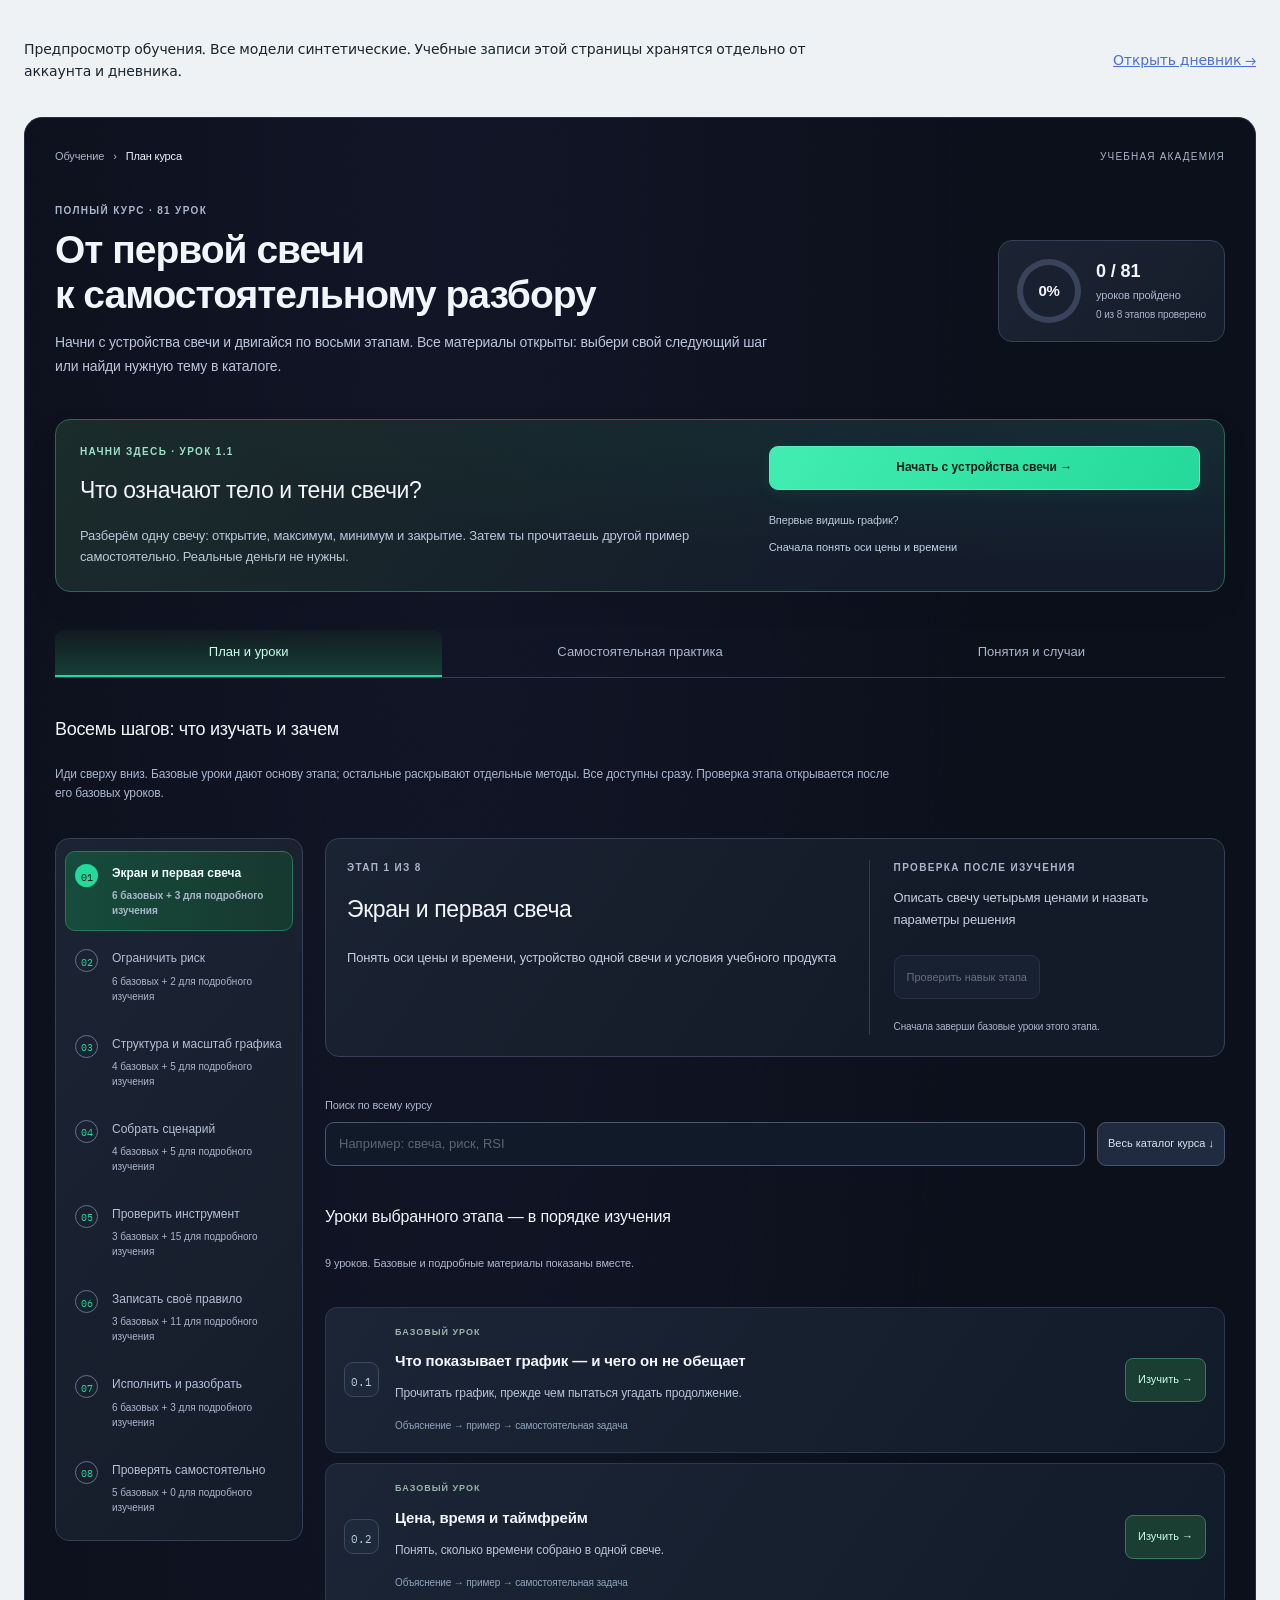
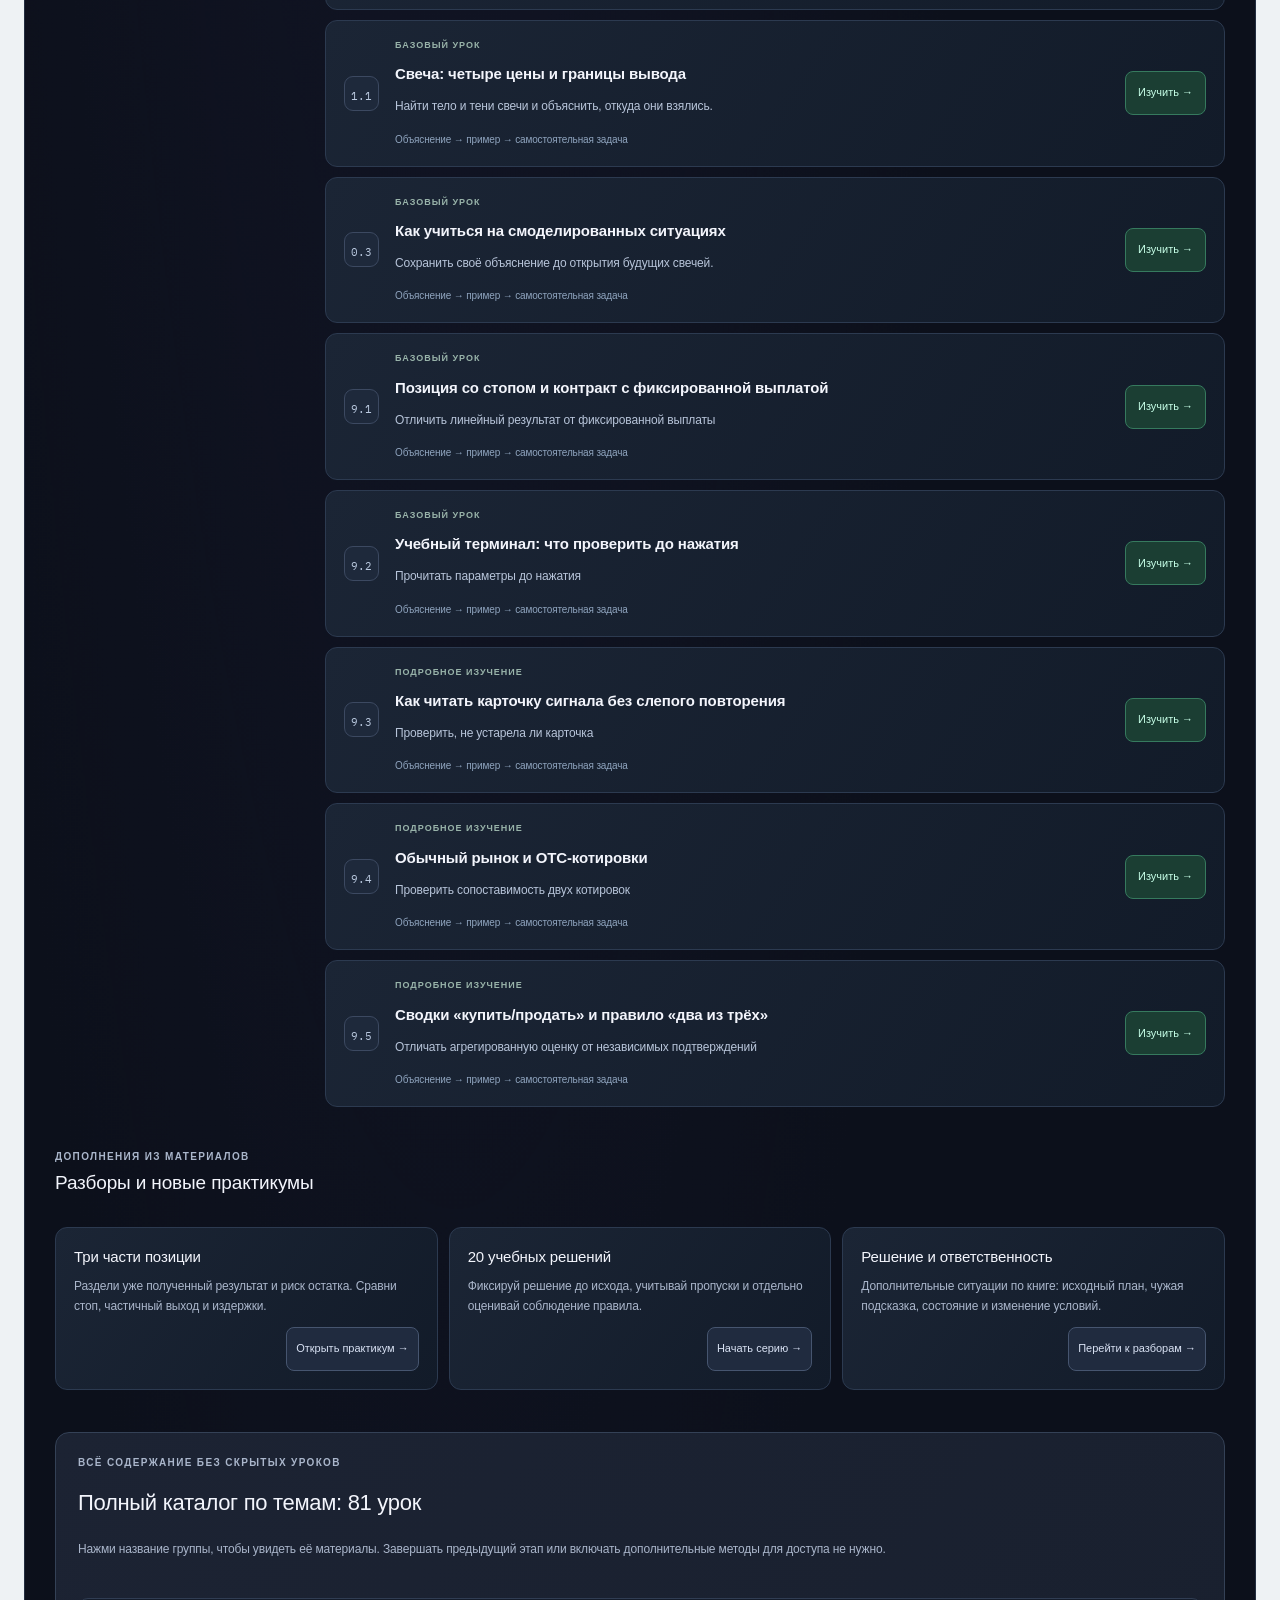
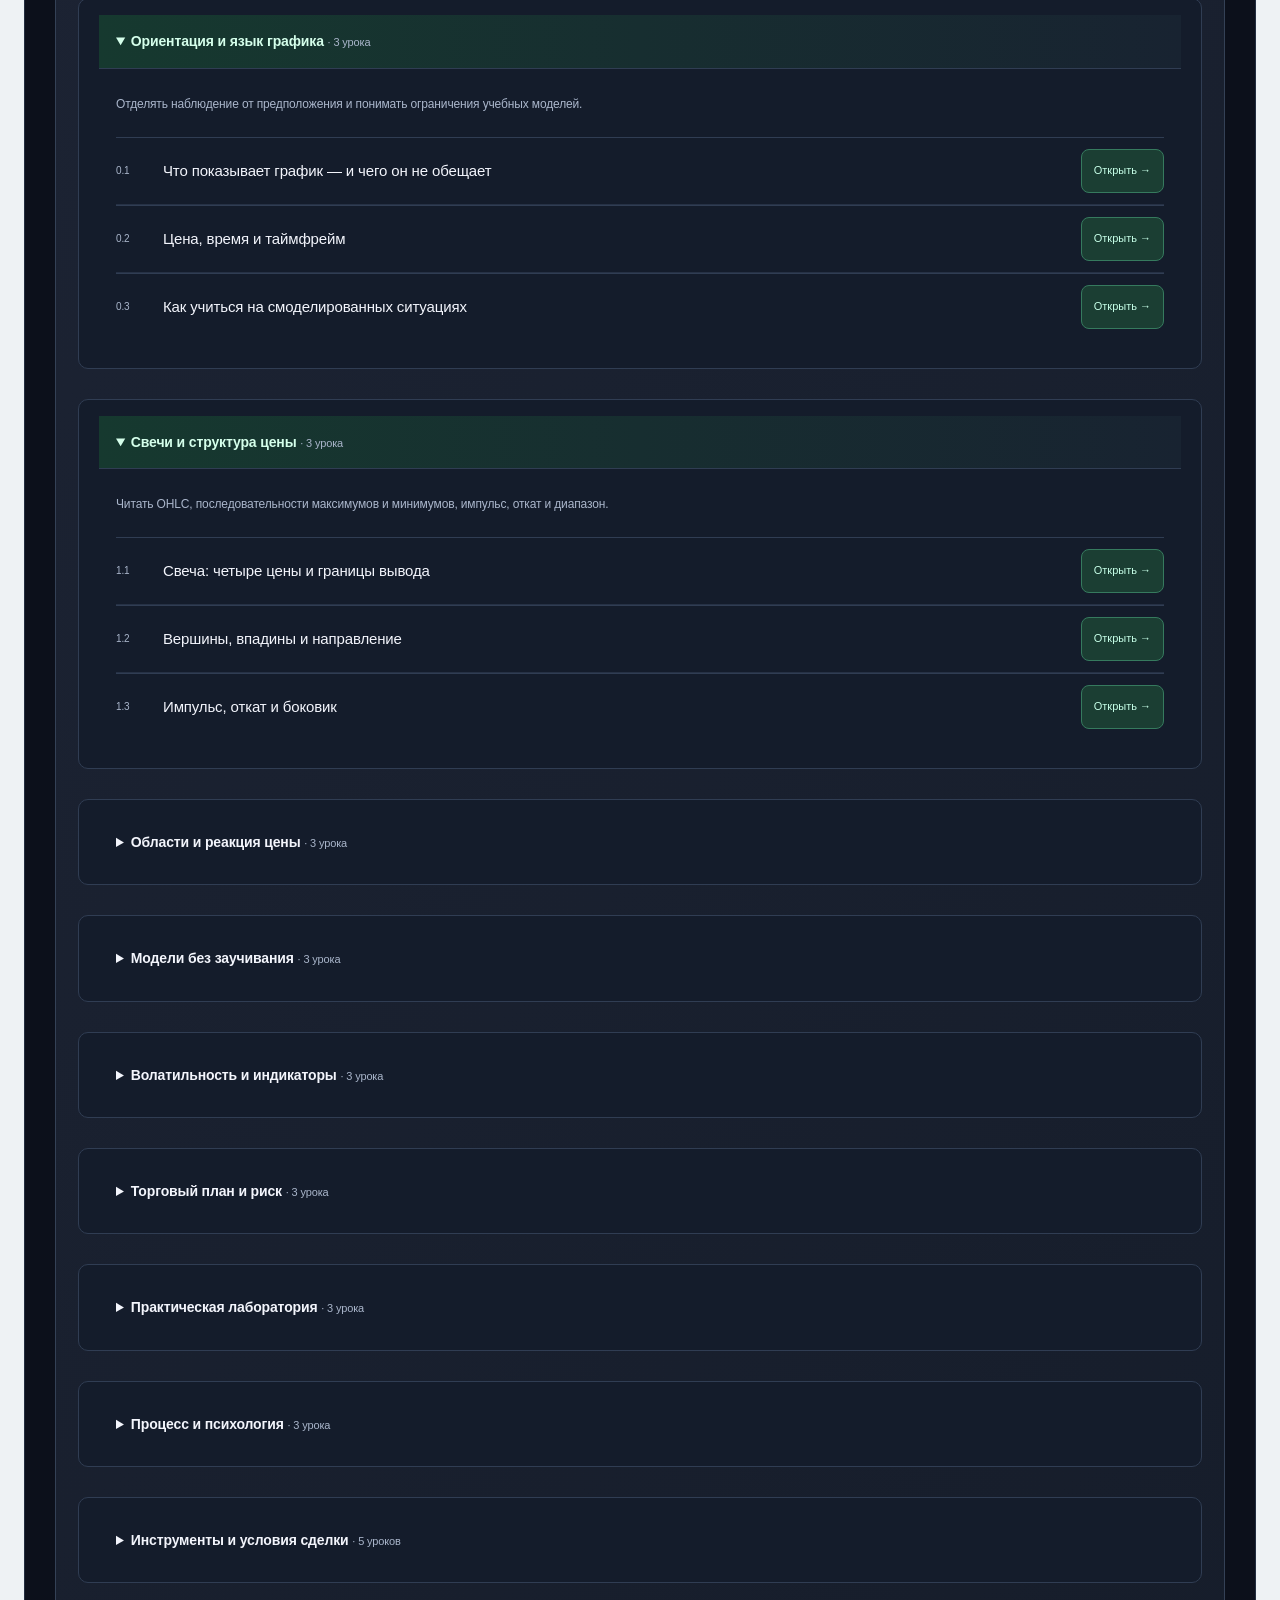
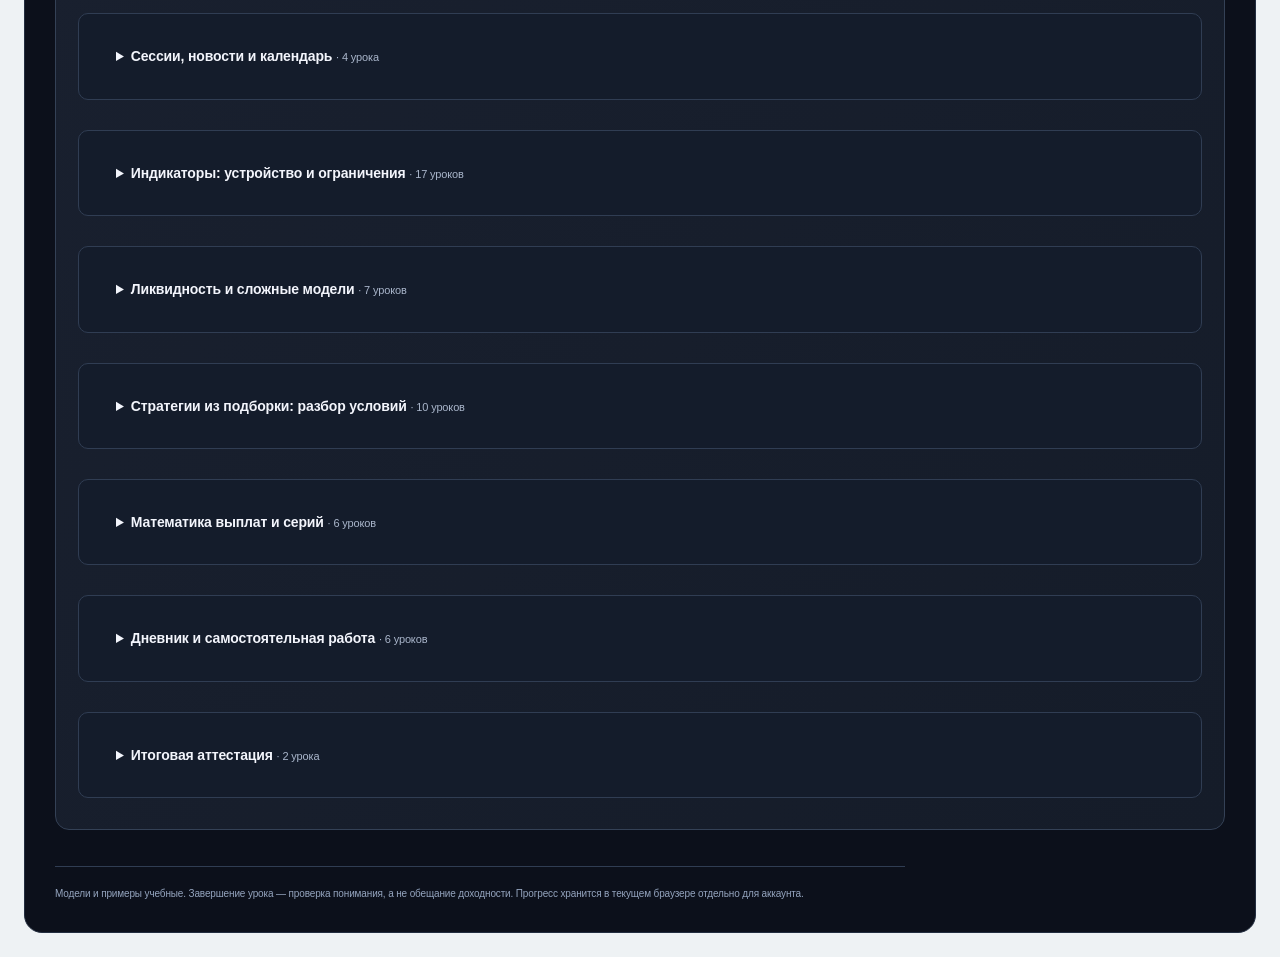
==== academy-preview.html @ 5bbfad88 "Apply approved academy design to all 81 interactive lessons" ====
<!doctype html>
<html lang="ru"><head><meta charset="utf-8"><meta name="viewport" content="width=device-width,initial-scale=1"><title>Академия — Trading Diary</title>
<link rel="stylesheet" href="style.css"><link rel="stylesheet" href="learning-models.css"><link rel="stylesheet" href="learning-library.css"><link rel="stylesheet" href="academy-studio.css"><link rel="stylesheet" href="academy-source-practice.css"><link rel="stylesheet" href="academy-studio-price.css"><link rel="stylesheet" href="academy-studio-indicators.css"><link rel="stylesheet" href="academy-studio-decisions.css">
<link rel="stylesheet" href="academy-reference.css"><link rel="stylesheet" href="academy-reference-chart.css"><link rel="stylesheet" href="academy-reference-route.css">
<style>body{margin:0;padding:24px}body>header{max-width:1380px;margin:0 auto 20px;display:flex;gap:16px;align-items:center;justify-content:space-between;flex-wrap:wrap;color:var(--ink);font:14px/1.6 var(--sans)}body>header a{color:var(--accent)}body>header p{max-width:800px}#view-training{max-width:1380px;margin:auto}@media(max-width:600px){body{padding:10px}}</style>
</head><body class="theme-paper">
<header><p>Предпросмотр обучения. Все модели синтетические. Учебные записи этой страницы хранятся отдельно от аккаунта и дневника.</p><a href="index.html">Открыть дневник →</a></header>
<section id="view-training"><div class="learning-shell"></div></section>
<div class="modal-backdrop" id="modalBackdrop"><div class="modal"><button type="button" class="modal-close" onclick="closeModal()" aria-label="Закрыть урок">×</button><div id="modalContent"></div></div></div>
<script>window.DEFAULT_DATA={quotes:[]};window.currentUser={id:'studio-demo-v1'};window.toast=function(){};function escapeHtml(s){return String(s??'').replace(/[&<>"']/g,c=>({'&':'&amp;','<':'&lt;','>':'&gt;','"':'&quot;',"'":'&#39;'}[c]));}</script>
<script src="learning/course-v1.js"></script><script src="learning/course-models.js"></script><script src="learning/course-guides.js"></script><script src="learning/course-extension.js"></script><script src="learning/course-editorial.js"></script><script src="learning/course-editorial-a.js"></script><script src="learning/course-editorial-b.js"></script><script src="learning/course-editorial-c.js"></script><script src="learning/course-workbook-review.js"></script><script src="learning/course-book-review-b.js"></script><script src="learning/course-book-review-a.js"></script><script src="learning/course-book-review-c.js"></script><script src="learning/course-journey.js"></script>
<script src="js/learning-indicators.js"></script><script src="js/learning-math.js"></script><script src="js/learning-labs.js"></script><script src="js/learning-labs-advanced.js"></script><script src="js/learning-attachment-labs.js"></script><script src="js/learning-interactive.js"></script><script src="js/learning-models.js"></script><script src="js/learning-library.js"></script><script src="js/academy-terminal-chart.js"></script><script src="js/academy-studio-price.js"></script><script src="js/academy-studio-indicators.js"></script><script src="js/academy-studio-decisions.js"></script><script src="js/academy-source-practice.js"></script><script src="js/academy-studio.js"></script><script src="js/academy-studio-route.js"></script><script src="js/admin.js"></script>
<script>
 function openModal(){document.getElementById('modalBackdrop').classList.add('open');}
 function closeModal(){window.activeLearningModel?.dispose?.();window.activeLearningModel=null;document.getElementById('modalBackdrop').classList.remove('open');}
 bindAdminUI();renderCourseV1View();
 (function(){const params=new URLSearchParams(location.search),selected=window.TRADING_COURSE_V1.lessons.find(l=>l.key===params.get('lesson'));
 if(selected)openTrainingLesson(selected.id).then(()=>{if(params.get('material')==='practice')document.querySelector('[data-as-view="source-practice"]')?.click();});})();
 document.getElementById('modalBackdrop').addEventListener('click',e=>{if(e.target.id==='modalBackdrop')closeModal();});
 document.addEventListener('keydown',e=>{if(e.key==='Escape')closeModal();});
</script></body></html>
---- style.css ----
@import url('https://fonts.googleapis.com/css2?family=Space+Grotesk:wght@400;500;600;700&family=IBM+Plex+Mono:wght@400;500;600&display=swap');
:root{--bg:#070a0f;--surface:#0d121a;--surface-2:#111923;--surface-3:#17212d;--ink:#edf4f7;--muted:#7f8e9b;--faint:#465463;--line:#1c2a37;--line-strong:#2b3d4d;--accent:#66f6d2;--accent-soft:rgba(102,246,210,.10);--profit:#66f6d2;--loss:#ff6b7a;--neutral:#f1c86b;--blue:#7aa8ff;--purple:#ad8cff;--shadow:0 24px 70px rgba(0,0,0,.34);--radius:10px;--radius-lg:16px;--top:70px;--nav:104px;--sans:'Space Grotesk',system-ui,sans-serif;--mono:'IBM Plex Mono',ui-monospace,monospace;--serif:'Space Grotesk',system-ui,sans-serif}
*{box-sizing:border-box}html{min-height:100%;background:var(--bg)}body{margin:0;min-height:100%;font-family:var(--sans);color:var(--ink);background:radial-gradient(circle at 15% 0%,rgba(102,246,210,.07),transparent 28%),radial-gradient(circle at 90% 20%,rgba(122,168,255,.07),transparent 25%),var(--bg);font-size:14px;line-height:1.45}body:before{content:"";position:fixed;inset:0;pointer-events:none;z-index:-1;opacity:.55;background-image:linear-gradient(rgba(255,255,255,.025) 1px,transparent 1px),linear-gradient(90deg,rgba(255,255,255,.025) 1px,transparent 1px);background-size:44px 44px}button,input,select,textarea{font:inherit;color:inherit;box-sizing:border-box}button{appearance:none;-webkit-appearance:none;border:0;outline:0;cursor:pointer}button:focus-visible,input:focus-visible,select:focus-visible,textarea:focus-visible{outline:2px solid var(--accent);outline-offset:2px}input,select,textarea{width:100%;background:#0a1017;border:1px solid var(--line);border-radius:8px;padding:11px 12px;min-height:42px;color:var(--ink)}textarea{resize:vertical;min-height:100px}select{cursor:pointer}.app-shell{min-height:100vh}
/* FUTURE TOP NAVIGATION — old left rail becomes top command deck */
.command-rail{position:fixed;left:0;right:0;top:0;width:100%;height:var(--nav);background:rgba(6,10,15,.94);backdrop-filter:blur(18px);color:var(--ink);padding:12px 20px 0;display:grid;grid-template-columns:170px minmax(0,1fr) auto;align-items:stretch;gap:18px;z-index:50;border-bottom:1px solid var(--line);box-shadow:0 12px 40px rgba(0,0,0,.22)}.rail-brand{display:flex;align-items:center;gap:10px;padding:0 8px 12px;border-bottom:1px solid var(--line)}.rail-mark{width:34px;height:34px;display:grid;place-items:center;background:var(--accent);border-radius:9px;box-shadow:0 0 24px rgba(102,246,210,.18)}.rail-mark img{width:18px;height:18px;filter:brightness(.15)}.rail-brand>span{font:600 12px var(--mono);letter-spacing:.18em;color:var(--ink)}.rail-rule{display:none}.rail-nav{display:flex;align-items:stretch;gap:5px;overflow-x:auto;overflow-y:hidden;scrollbar-width:none}.rail-nav::-webkit-scrollbar{display:none}.rail-group-label{display:none}.rail-space{margin:0}.rail-nav .nav-item{width:auto;min-width:86px;height:64px;padding:0 13px;display:flex;flex-direction:column;align-items:flex-start;justify-content:center;gap:4px;background:transparent;color:#7f8e9b;text-align:left;border:1px solid transparent;border-radius:10px;transition:.18s ease;position:relative}.rail-nav .nav-item span{font:500 8px var(--mono);color:#465463;letter-spacing:.08em}.rail-nav .nav-item b{font-size:12px;font-weight:600;white-space:nowrap}.rail-nav .nav-item:hover{background:#0d151e;border-color:var(--line-strong);color:var(--ink)}.rail-nav .nav-item.active{background:linear-gradient(180deg,rgba(102,246,210,.13),rgba(102,246,210,.04));border-color:rgba(102,246,210,.35);color:var(--ink);box-shadow:inset 0 0 0 1px rgba(102,246,210,.05)}.rail-nav .nav-item.active:after{content:"";position:absolute;left:12px;right:12px;bottom:-1px;height:2px;background:var(--accent);box-shadow:0 0 14px var(--accent)}.rail-nav .nav-item.active span{color:var(--accent)}.rail-bottom{margin:0;display:flex;align-items:center;gap:8px;border:0;padding:0 0 12px}.rail-avatar{width:118px;min-width:118px;height:42px;background:#0d151e;color:var(--ink);border:1px solid var(--line-strong);display:flex;align-items:center;gap:8px;padding:0 9px;border-radius:9px;text-align:left}.avatar{width:26px;height:26px;border-radius:7px;display:grid;place-items:center;background:var(--accent);color:#06100e;font:600 9px var(--mono)}.rail-avatar em{font-style:normal;font-size:11px;white-space:nowrap;overflow:hidden;text-overflow:ellipsis}.rail-theme{width:42px;height:42px;background:#0d151e;color:var(--accent);border:1px solid var(--line-strong);border-radius:9px}.topbar{position:fixed;left:0;right:0;top:var(--nav);height:var(--top);background:rgba(7,10,15,.84);backdrop-filter:blur(18px);border-bottom:1px solid var(--line);display:grid;grid-template-columns:1fr minmax(300px,520px) 1fr;align-items:center;padding:0 24px;z-index:40}.topbar-left,.topbar-right{display:flex;align-items:center;gap:16px}.topbar-right{justify-content:flex-end}.crumb{display:flex;align-items:center;gap:10px}.crumb span{font:600 9px var(--mono);letter-spacing:.16em;color:var(--faint)}.crumb i{font-style:normal;color:var(--line-strong)}.crumb strong{font:600 13px var(--sans);color:var(--ink)}.global-search{height:42px;border:1px solid var(--line-strong);background:#0b1118;display:flex;align-items:center;padding:0 11px;gap:9px;border-radius:9px;box-shadow:inset 0 1px 0 rgba(255,255,255,.025)}.global-search>span{font-size:18px;color:var(--muted)}.global-search input{border:0;background:transparent;min-height:auto;padding:0;outline:0}.global-search kbd{font:500 9px var(--mono);color:var(--faint);border:1px solid var(--line);background:#101923;padding:3px 6px;white-space:nowrap;border-radius:5px}.market-clock{display:grid;grid-template-columns:auto auto;column-gap:8px;align-items:baseline}.market-clock span{grid-column:1/-1;font:400 9px var(--mono);color:var(--faint)}.market-clock b{font:500 12px var(--mono)}.market-clock small{font:400 9px var(--mono);color:var(--muted)}.sync-dot{font:500 9px var(--mono);color:var(--muted);display:flex;align-items:center;gap:6px}.sync-dot i{width:6px;height:6px;border-radius:50%;background:var(--accent);display:block;box-shadow:0 0 10px var(--accent)}.mobile-menu{display:none}.workspace-frame{margin-left:0;padding-top:calc(var(--nav) + var(--top));min-height:100vh}.workspace-meta{height:40px;border-bottom:1px solid var(--line);display:flex;align-items:center;gap:12px;padding:0 24px;background:#090e14}.meta-label{font:600 8px var(--mono);letter-spacing:.18em;color:var(--accent)}.meta-line{height:1px;width:42px;background:var(--line-strong)}.meta-note{font-size:10px;color:var(--muted)}.main{width:100%}.content{max-width:1540px;margin:0 auto;padding:32px 28px 70px}
/* hierarchy */
.view{display:none}.view.active{display:block}.section-head{display:flex;justify-content:space-between;align-items:flex-end;gap:24px;margin-bottom:22px}.section-head h2{font:700 40px/1.05 var(--sans);letter-spacing:-.045em;margin:0}.section-head h2:before{content:"/";color:var(--accent);margin-right:8px;font:500 30px var(--mono)}.section-head p{margin:8px 0 0;color:var(--muted);font-size:11px}.card{background:linear-gradient(180deg,rgba(15,22,31,.96),rgba(10,16,23,.96));border:1px solid var(--line);border-radius:var(--radius-lg);box-shadow:var(--shadow);padding:22px;position:relative;overflow:hidden}.card:before{content:"";position:absolute;top:0;left:0;right:0;height:1px;background:linear-gradient(90deg,transparent,var(--line-strong),transparent);opacity:.8}.card-head{display:flex;justify-content:space-between;align-items:flex-start;gap:18px;margin-bottom:18px}.card-head h3{margin:0;font-size:14px;font-weight:700}.card-head p{margin:4px 0 0;color:var(--muted);font-size:10px}.eyebrow{font:600 8px var(--mono);letter-spacing:.16em;color:var(--accent)}
/* bulletproof buttons: fixed geometry, no inherited weirdness */
.primary-btn,.secondary-btn,.ghost-btn,.mini-btn,.icon-btn{height:40px;min-height:40px;min-width:0;padding:0 14px;display:inline-flex;align-items:center;justify-content:center;gap:8px;border-radius:8px;line-height:1;white-space:nowrap;flex:0 0 auto;vertical-align:middle;position:relative;overflow:hidden}.primary-btn{background:var(--accent);color:#06100e;border:1px solid var(--accent);font-weight:700;box-shadow:0 0 22px rgba(102,246,210,.12)}.primary-btn:hover{filter:brightness(1.08)}.secondary-btn{background:rgba(122,168,255,.09);color:#bcd0ff;border:1px solid rgba(122,168,255,.32);font-weight:600}.ghost-btn{background:#0b1219;color:var(--ink);border:1px solid var(--line-strong)}.ghost-btn:hover,.secondary-btn:hover{border-color:#476072;background:#111a24}.mini-btn{height:32px;min-height:32px;padding:0 10px;background:#0e161f;border:1px solid var(--line-strong);font-size:10px}.icon-btn{width:40px;padding:0;background:#0d151e;border:1px solid var(--line-strong)}
/* dashboard */
.kpi-grid{display:grid;grid-template-columns:2fr repeat(3,1fr);gap:10px;margin-bottom:10px}.kpi{background:#0b1219;border:1px solid var(--line);min-height:126px;padding:18px 20px;display:flex;flex-direction:column;justify-content:space-between;border-radius:var(--radius)}.kpi:first-child{background:linear-gradient(135deg,#102b29,#0b1719);color:var(--ink);border-color:rgba(102,246,210,.3)}.kpi small{font:600 8px var(--mono);letter-spacing:.1em;color:var(--muted)}.kpi:first-child small{color:#89bfb2}.kpi strong{font:700 31px var(--sans);letter-spacing:-.04em}.kpi span{font-size:10px;color:var(--muted)}.kpi:first-child span{color:#9ebcb6}.dashboard-grid{display:grid;grid-template-columns:minmax(0,2.1fr) minmax(280px,.9fr);gap:10px;margin-bottom:10px}.dashboard-grid.lower{grid-template-columns:1.2fr .8fr}.chart-card.large{min-height:430px}.chart-wrap{position:relative;height:330px}.chart-wrap.tall{height:500px}.empty-chart{position:absolute;inset:0;display:grid;place-items:center;text-align:center;color:var(--faint);font-size:12px;pointer-events:none}.segmented{display:flex;align-items:center;border:1px solid var(--line-strong);background:#0a1017;padding:3px;border-radius:8px;gap:2px;flex-wrap:nowrap}.segmented button{height:30px;min-height:30px;padding:0 10px;background:transparent;color:var(--muted);border-radius:6px;font:600 9px var(--mono);white-space:nowrap;display:inline-flex;align-items:center;justify-content:center}.segmented button.active{background:#17222d;color:var(--accent);box-shadow:inset 0 0 0 1px var(--line-strong)}.period-grid{display:grid;grid-template-columns:repeat(3,1fr);gap:8px}.period-item{border:1px solid var(--line);padding:14px;background:#0b1219;border-radius:9px}.period-item b{display:block;font-size:11px}.period-item strong{display:block;font:700 22px var(--sans);margin-top:8px}.journal-preview{min-height:120px;color:var(--muted);font-size:11px}.main-goal-dashboard{padding:0;overflow:hidden}.main-goal-top{display:flex;justify-content:space-between;align-items:center;gap:20px;padding:18px 22px;border-bottom:1px solid var(--line)}.main-goal-top b{font-size:13px}.main-goal-top span{display:block;color:var(--muted);font-size:10px;margin-top:3px}.main-goal-top>strong{font:700 25px var(--sans);color:var(--accent)}.main-goal-hero{display:flex;align-items:center;justify-content:space-between;gap:30px;padding:24px}.main-goal-hero h3{font:700 26px var(--sans);margin:7px 0}.main-goal-hero p{max-width:650px;color:var(--muted);font-size:11px}.goal-label{font:600 8px var(--mono);letter-spacing:.15em;color:var(--faint)}.goal-progress-number{font:700 55px var(--sans);color:var(--accent)}
/* tables */
.table-card{padding:0;overflow:hidden}.toolbar{display:grid;grid-template-columns:minmax(220px,1fr) auto 190px;gap:10px;padding:14px;border-bottom:1px solid var(--line);background:#0a1017}.search{height:40px;border:1px solid var(--line-strong);background:#0d151e;border-radius:8px;display:flex;align-items:center;padding:0 11px;gap:8px}.search span{color:var(--muted)}.search input{border:0;background:transparent;min-height:auto;padding:0}.filters{display:flex;align-items:center;gap:4px;background:#090f16;border:1px solid var(--line-strong);padding:3px;border-radius:8px}.filters button{height:32px;min-height:32px;padding:0 10px;background:transparent;color:var(--muted);border-radius:6px;white-space:nowrap;font:600 9px var(--mono)}.filters button.active{background:#17222d;color:var(--accent)}.table-scroll{overflow:auto}table{width:100%;border-collapse:collapse;min-width:920px}th,td{padding:13px 14px;border-bottom:1px solid var(--line);text-align:left;font-size:10px;vertical-align:middle}th{font:600 8px var(--mono);letter-spacing:.1em;text-transform:uppercase;color:var(--faint);background:#0a1017;position:sticky;top:0;z-index:1}tbody tr:hover{background:rgba(102,246,210,.025)}td strong{font-weight:700}.result-win,.pnl-profit{color:var(--profit)}.result-loss,.pnl-loss{color:var(--loss)}.result-draw,.pnl-neutral{color:var(--neutral)}.empty-state{text-align:center;padding:72px 20px;color:var(--muted)}.empty-icon{width:50px;height:50px;margin:0 auto 12px;border:1px solid var(--line-strong);display:grid;place-items:center;border-radius:12px;color:var(--accent)}.empty-state h3{margin:0 0 6px;color:var(--ink)}.empty-state p{max-width:460px;margin:0 auto 18px;font-size:11px}
/* preserve all existing page modules */
.stats-cards,.goal-metrics{display:grid;grid-template-columns:repeat(4,1fr);gap:10px;margin-bottom:10px}.stat-card{background:#0b1219;border:1px solid var(--line);border-radius:10px;padding:18px}.stat-card small{font:600 8px var(--mono);color:var(--muted);text-transform:uppercase}.stat-card strong{display:block;font-size:26px;margin-top:8px}.charts-grid{display:grid;grid-template-columns:1fr 1fr;gap:10px}.charts-grid .wide{grid-column:1/-1}.notes-grid,.goals-grid,.playbook-grid,.psychology-grid{display:grid;grid-template-columns:repeat(3,1fr);gap:10px}.note-card,.goal-card,.playbook-card,.psych-card{background:#0b1219;border:1px solid var(--line);border-radius:12px;padding:18px}.settings-layout{display:grid;grid-template-columns:210px minmax(0,1fr);gap:10px}.settings-sidebar{background:#0b1219;border:1px solid var(--line);border-radius:12px;padding:8px;height:max-content;position:sticky;top:160px}.settings-tab{width:100%;height:40px;background:transparent;color:var(--muted);text-align:left;border-radius:8px;padding:0 12px;font-weight:600}.settings-tab.active{background:var(--accent-soft);color:var(--accent)}.settings-panel{background:#0b1219;border:1px solid var(--line);border-radius:12px;padding:22px}.settings-panel-head{display:flex;justify-content:space-between;gap:20px;align-items:flex-start;margin-bottom:20px}.settings-panel-head h3{font-size:22px;margin:5px 0}.settings-panel-head p{margin:0;color:var(--muted);font-size:10px}.settings-badge,.appearance-live{font:600 8px var(--mono);letter-spacing:.12em;padding:6px 8px;background:var(--accent-soft);color:var(--accent);white-space:nowrap;border-radius:6px}.appearance-preview{display:grid;grid-template-columns:120px 1fr;border:1px solid var(--line);background:#060a0f;color:#eef4f7;min-height:170px;margin-bottom:24px;border-radius:12px;overflow:hidden}.preview-sidebar{border-right:1px solid var(--line);padding:20px 12px;display:grid;align-content:start;gap:9px}.preview-sidebar i{height:7px;background:#17212d;display:block;border-radius:4px}.preview-sidebar i:first-child{background:var(--accent)}.preview-work{padding:20px}.preview-bar{display:flex;justify-content:space-between;align-items:center;font-size:9px;color:#8f9992}.preview-grid{display:grid;grid-template-columns:1.5fr .7fr;gap:8px;margin-top:20px}.preview-main,.preview-mini{border:1px solid var(--line);padding:14px;border-radius:8px}.preview-main small,.preview-mini small{font:500 8px var(--mono);color:#8f9992}.preview-main strong,.preview-mini strong{display:block;margin-top:8px;font:700 22px var(--sans)}.preview-main em{display:block;height:2px;background:var(--accent);margin-top:14px}.preview-mini i{display:block;width:24px;height:24px;border:1px solid var(--accent);border-radius:50%;margin-top:12px}.appearance-block{border-top:1px solid var(--line);padding-top:20px;margin-top:20px}.appearance-block-head h4{margin:0;font-size:13px}.appearance-block-head p{margin:4px 0 12px;color:var(--muted);font-size:10px}.appearance-choice{min-height:78px;text-align:left;padding:12px;border:1px solid var(--line);background:#0d151e;display:flex;flex-direction:column;justify-content:space-between;gap:5px;border-radius:9px}.appearance-choice:hover{border-color:var(--line-strong)}.appearance-choice.selected{border-color:var(--accent);box-shadow:inset 0 0 0 1px var(--accent)}.appearance-choice b{font-size:11px}.appearance-choice small{font-size:9px;color:var(--muted)}.choice-swatch{height:24px;width:100%;display:block;border:1px solid var(--line);border-radius:5px}.dark-swatch{background:#070a0f}.light-swatch{background:#f1f3f5}.accent-choices{grid-template-columns:repeat(6,1fr)}.accent-choice i{width:22px;height:22px;background:var(--choice-color);border-radius:50%;display:block}.compact-choices,.density-choices,.card-style-choices{display:grid;grid-template-columns:repeat(3,1fr);gap:8px}.appearance-two-col{display:grid;grid-template-columns:1fr 1fr;gap:14px}.style-demo{height:22px;background:#17212d;border:1px solid #2b3d4d;border-radius:6px}.flat-demo{border-radius:0}.glass-demo{background:linear-gradient(135deg,#14232a,#101923)}.border-demo{background:transparent;border-color:#66f6d2}.minimal-demo{background:#0a1017;border-color:transparent}.settings-save-row{display:flex;justify-content:space-between;align-items:center;gap:15px;margin-top:22px;padding-top:18px;border-top:1px solid var(--line);color:var(--muted);font-size:10px}.settings-section-grid{display:grid;grid-template-columns:repeat(2,1fr);gap:12px}.setting-field{display:grid;gap:6px}.setting-field label{font:600 8px var(--mono);color:var(--muted);text-transform:uppercase}.data-actions-grid{display:grid;grid-template-columns:repeat(2,1fr);gap:8px}.cloud-placeholder{margin-top:14px;border:1px dashed var(--line-strong);padding:15px;display:flex;gap:10px;align-items:center;color:var(--muted);border-radius:9px}.cloud-placeholder div{display:grid}.cloud-placeholder small{font-size:9px;color:var(--faint)}.instrument-line,.strategy-line{display:flex;align-items:center;justify-content:space-between;padding:12px 0;border-bottom:1px solid var(--line)}.instrument-line small{color:var(--faint);font-size:9px}.strategy-head{margin-top:22px;padding-top:20px;border-top:1px solid var(--line)}
/* modal */
.modal-backdrop{position:fixed;inset:0;background:rgba(2,5,8,.76);display:none;align-items:center;justify-content:center;padding:20px;z-index:100}.modal-backdrop.open{display:flex}.modal{position:relative;width:min(720px,100%);max-height:90vh;overflow:auto;background:#0d151e;border:1px solid var(--line-strong);box-shadow:0 30px 90px rgba(0,0,0,.55);padding:28px;border-radius:16px}.modal-close{position:absolute;right:12px;top:12px;width:36px;height:36px;background:#111b25;border:1px solid var(--line-strong);font-size:18px;border-radius:8px}.modal h3{font-size:24px;margin:0 0 5px}.modal p{color:var(--muted);font-size:11px}.modal-form{display:grid;grid-template-columns:repeat(2,1fr);gap:12px}.modal-form label{display:grid;gap:6px;font-size:10px;color:var(--muted)}.modal-form label.full{grid-column:1/-1}.modal-actions{display:flex;justify-content:flex-end;gap:8px;margin-top:18px;padding-top:16px;border-top:1px solid var(--line)}.toast-container{position:fixed;right:22px;bottom:22px;z-index:120;display:grid;gap:7px}.toast{background:#101923;color:#f2f3ef;border:1px solid var(--line-strong);padding:11px 14px;font-size:11px;border-radius:8px;box-shadow:var(--shadow)}.toast.error{border-color:var(--loss)}.mobile-drawer{display:none}.appearance-hidden-select{display:none}
/* settings state */
body.theme-light{--bg:#eef2f5;--surface:#f8fafb;--surface-2:#edf2f5;--surface-3:#e2e9ee;--ink:#0d1821;--muted:#5d6d79;--faint:#91a0ac;--line:#d3dde4;--line-strong:#b9c7d1;--accent:#087e72;--accent-soft:rgba(8,126,114,.10);--shadow:0 18px 45px rgba(22,45,60,.10)}body.theme-light{background:radial-gradient(circle at 15% 0%,rgba(8,126,114,.08),transparent 28%),#eef2f5}body.theme-light:before{background-image:linear-gradient(rgba(20,40,55,.035) 1px,transparent 1px),linear-gradient(90deg,rgba(20,40,55,.035) 1px,transparent 1px)}body.theme-light .command-rail,body.theme-light .topbar{background:rgba(248,250,251,.92);color:var(--ink)}body.theme-light .rail-nav .nav-item:hover{background:#e8eef2}body.theme-light .rail-nav .nav-item.active{background:rgba(8,126,114,.10)}body.theme-light .primary-btn{color:#fff;background:#087e72;border-color:#087e72}body.theme-light .global-search,body.theme-light input,body.theme-light select,body.theme-light textarea{background:var(--site-secondary);color:var(--site-secondary-ink);border-color:var(--site-secondary-line)}body.theme-light .card,body.theme-light .kpi,body.theme-light .stat-card,body.theme-light .settings-panel,body.theme-light .settings-sidebar{background:#f8fafb}body.theme-light .kpi:first-child{background:linear-gradient(135deg,#e2f0ed,#f4f9f8);color:var(--ink)}body.theme-light .kpi:first-child small,body.theme-light .kpi:first-child span{color:var(--muted)}
body.accent-indigo{--accent:#8ea7ff;--accent-soft:rgba(142,167,255,.11)}body.accent-forest{--accent:#71e0a5;--accent-soft:rgba(113,224,165,.11)}body.accent-burgundy{--accent:#ff8295;--accent-soft:rgba(255,130,149,.11)}body.accent-copper{--accent:#ffb66e;--accent-soft:rgba(255,182,110,.11)}body.accent-arctic{--accent:#7dd9ff;--accent-soft:rgba(125,217,255,.11)}
body[data-pattern="none"]:before{display:none}body[data-pattern="dots"]:before{background-image:radial-gradient(rgba(102,246,210,.12) 1px,transparent 1px);background-size:18px 18px}body[data-pattern="diagonal"]:before{background-image:repeating-linear-gradient(135deg,rgba(102,246,210,.05) 0 1px,transparent 1px 16px)}body[data-pattern="blueprint"]:before{background-image:linear-gradient(rgba(102,246,210,.035) 1px,transparent 1px),linear-gradient(90deg,rgba(102,246,210,.035) 1px,transparent 1px);background-size:72px 72px}body[data-pattern="noise"]:before{background-image:radial-gradient(rgba(255,255,255,.04) .6px,transparent .6px);background-size:4px 4px}
body.cards-flat .card,body.cards-flat .kpi,body.cards-flat .stat-card{box-shadow:none;border-radius:3px}body.cards-border .card{background:transparent;box-shadow:none}body.cards-minimal .card{background:transparent;border-color:transparent;box-shadow:none}body.cards-glass .card{background:rgba(13,21,30,.68);backdrop-filter:blur(14px)}body.density-compact .content{padding-top:22px}body.density-compact .card{padding:17px}body.density-ultra .content{padding-top:16px}body.density-ultra .card{padding:14px}body.density-ultra .kpi{min-height:105px}
/* responsive */
@media(max-width:1200px){.command-rail{grid-template-columns:120px minmax(0,1fr) auto;gap:10px;padding-left:12px;padding-right:12px}.rail-nav .nav-item{min-width:74px;padding:0 10px}.topbar{padding:0 16px}.content{padding:28px 20px 60px}.kpi-grid{grid-template-columns:repeat(2,1fr)}.dashboard-grid,.dashboard-grid.lower,.charts-grid{grid-template-columns:1fr}.notes-grid,.goals-grid,.playbook-grid,.psychology-grid{grid-template-columns:repeat(2,1fr)}.accent-choices{grid-template-columns:repeat(3,1fr)}}
@media(max-width:860px){:root{--nav:66px;--top:58px}.command-rail{height:var(--nav);grid-template-columns:1fr auto;padding:8px 12px}.rail-brand{border:0;padding:0}.rail-nav{display:none}.rail-bottom{padding:0}.rail-avatar{width:42px;min-width:42px;justify-content:center;padding:0}.rail-avatar em{display:none}.rail-theme{height:40px;width:40px}.topbar{top:var(--nav);height:var(--top);grid-template-columns:1fr auto;padding:0 12px}.topbar-center{display:none}.mobile-menu{display:inline-grid;width:38px;height:38px;place-items:center;background:#0d151e;border:1px solid var(--line-strong);font-size:18px;border-radius:8px}.workspace-frame{padding-top:calc(var(--nav) + var(--top));margin-left:0}.workspace-meta{padding:0 14px}.mobile-drawer{position:fixed;display:block;inset:0 auto 0 0;width:min(330px,90vw);background:#080d13;color:#e9f1f4;z-index:90;transform:translateX(-105%);transition:transform .18s ease;box-shadow:25px 0 60px rgba(0,0,0,.55);padding:18px;border-right:1px solid var(--line)}.mobile-drawer.open{transform:none}.drawer-head{display:flex;justify-content:space-between;align-items:center;margin-bottom:14px}.mobile-drawer .nav{display:grid;gap:4px;max-height:calc(100vh - 80px);overflow:auto}.mobile-drawer .nav-item{height:42px;background:transparent;color:#7f8e9b;text-align:left;padding:0 10px;display:grid;grid-template-columns:34px 1fr;align-items:center;border:1px solid transparent;border-radius:8px}.mobile-drawer .nav-item.active{background:var(--accent-soft);color:var(--accent);border-color:rgba(102,246,210,.25)}.mobile-drawer .nav-item span{font:500 10px var(--mono);color:#465463}.topbar-right .sync-dot{display:none}.content{padding:24px 15px 50px}.section-head{align-items:flex-start;flex-direction:column}.settings-layout{grid-template-columns:1fr}.settings-sidebar{position:static;display:flex;overflow:auto}.settings-tab{min-width:150px}.appearance-two-col{grid-template-columns:1fr}.stats-cards,.goal-metrics{grid-template-columns:repeat(2,1fr)}}
@media(max-width:600px){.workspace-meta{height:36px}.meta-note,.meta-line{display:none}.section-head h2{font-size:31px}.section-head h2:before{font-size:24px}.kpi-grid,.stats-cards,.goal-metrics,.notes-grid,.goals-grid,.playbook-grid,.psychology-grid,.settings-section-grid,.data-actions-grid,.period-grid,.goal-milestones{grid-template-columns:1fr}.toolbar{grid-template-columns:1fr}.filters{overflow:auto}.card{padding:16px}.chart-wrap{height:270px}.chart-wrap.tall{height:340px}.card-head{flex-direction:column}.main-goal-hero{align-items:flex-start;flex-direction:column}.accent-choices,.compact-choices,.density-choices,.card-style-choices{grid-template-columns:1fr 1fr}.market-clock{display:none}.crumb span,.crumb i{display:none}.modal{padding:22px 16px}.modal-form{grid-template-columns:1fr}.modal-form label.full{grid-column:auto}.modal-actions{flex-wrap:wrap}.modal-actions button{flex:1}.appearance-preview{grid-template-columns:80px 1fr}.rail-brand>span{display:none}}

/* SETTINGS REBUILD v2 — stable layout + delegated controls */
.settings-layout{display:block;min-width:0}
.settings-sidebar.settings-top-tabs{position:static;width:100%;display:grid;grid-template-columns:repeat(4,minmax(0,1fr));gap:8px;padding:8px;margin:0 0 12px;background:linear-gradient(180deg,#0d151e,#0a1017);border:1px solid var(--line-strong);border-radius:14px}
.settings-nav-title{grid-column:1/-1;padding:4px 8px 2px;font:600 9px var(--mono);letter-spacing:.16em;color:var(--faint)}
.settings-top-tabs .settings-tab{height:58px;min-width:0;display:grid;grid-template-columns:32px minmax(0,1fr);align-items:center;gap:9px;padding:0 12px;background:#0a1118;border:1px solid transparent;border-radius:10px;color:var(--muted);text-align:left}
.settings-top-tabs .settings-tab:hover{border-color:var(--line-strong);background:#101923;color:var(--ink)}
.settings-top-tabs .settings-tab.active{border-color:rgba(102,246,210,.42);background:linear-gradient(180deg,rgba(102,246,210,.13),rgba(102,246,210,.045));color:var(--ink);box-shadow:inset 0 0 0 1px rgba(102,246,210,.05)}
.settings-tab-icon{width:28px;height:28px;display:grid;place-items:center;border:1px solid var(--line-strong);border-radius:8px;font:600 12px var(--mono);color:var(--faint)}
.settings-tab.active .settings-tab-icon{color:var(--accent);border-color:rgba(102,246,210,.35);background:var(--accent-soft)}
.settings-tab span:last-child{min-width:0;display:grid;gap:2px}
.settings-tab b{font-size:11px;line-height:1.15;white-space:nowrap}
.settings-tab small{font-size:9px;line-height:1.2;color:var(--faint);white-space:nowrap;overflow:hidden;text-overflow:ellipsis}
.settings-panel{display:none;min-width:0}
.settings-panel.active{display:block}
.settings-section-grid{align-items:start}
.setting-field>span{font:600 9px var(--mono);letter-spacing:.08em;text-transform:uppercase;color:var(--muted)}
.setting-field small{font-size:9px;color:var(--faint);line-height:1.4}
.choice-cards{display:grid;gap:8px}
.theme-choices{grid-template-columns:repeat(2,minmax(0,1fr))}
.accent-choices{display:grid;grid-template-columns:repeat(3,minmax(0,1fr));gap:8px}
.appearance-choice{width:100%;min-width:0;overflow:hidden}
.appearance-choice b,.appearance-choice small{display:block;overflow:hidden;text-overflow:ellipsis}
.compact-choices,.density-choices,.card-style-choices{display:grid;grid-template-columns:repeat(3,minmax(0,1fr));gap:8px}
.appearance-two-col{align-items:start}
.settings-panel-head{min-width:0}
.settings-panel-head>div:first-child{min-width:0}
.settings-save-row{flex-wrap:wrap}
.settings-save-row>span{min-width:0;flex:1 1 260px}
.settings-save-row .primary-btn{flex:0 0 auto}
.data-actions-grid .secondary-btn{width:100%}
@media(max-width:860px){.settings-top-tabs.settings-sidebar{grid-template-columns:repeat(2,minmax(0,1fr));position:static}.settings-nav-title{grid-column:1/-1}.appearance-two-col{grid-template-columns:1fr}}
@media(max-width:560px){.settings-top-tabs.settings-sidebar{grid-template-columns:1fr}.theme-choices,.accent-choices,.compact-choices,.density-choices,.card-style-choices,.settings-section-grid,.data-actions-grid{grid-template-columns:1fr}.settings-tab b{white-space:normal}.settings-panel{padding:16px}.settings-panel-head{flex-direction:column}.settings-save-row{align-items:stretch}.settings-save-row .primary-btn{width:100%}}
/* APPEARANCE STUDIO v2 */
:root{--pattern-opacity:.55;--pattern-scale:44px}
body:before{opacity:var(--pattern-opacity);background-image:none;background-size:var(--pattern-scale) var(--pattern-scale)}
body[data-pattern="grid"]:before{background-image:linear-gradient(rgba(255,255,255,.05) 1px,transparent 1px),linear-gradient(90deg,rgba(255,255,255,.05) 1px,transparent 1px)}
body[data-pattern="dots"]:before{background-image:radial-gradient(rgba(255,255,255,.12) 1px,transparent 1px);background-size:var(--pattern-scale) var(--pattern-scale)}
body[data-pattern="diagonal"]:before{background-image:repeating-linear-gradient(135deg,rgba(255,255,255,.055) 0,rgba(255,255,255,.055) 1px,transparent 1px,transparent 12px)}
body[data-pattern="blueprint"]:before{background-image:linear-gradient(rgba(102,246,210,.07) 1px,transparent 1px),linear-gradient(90deg,rgba(102,246,210,.07) 1px,transparent 1px),linear-gradient(rgba(102,246,210,.025) 1px,transparent 1px),linear-gradient(90deg,rgba(102,246,210,.025) 1px,transparent 1px);background-size:var(--pattern-scale) var(--pattern-scale),var(--pattern-scale) var(--pattern-scale),calc(var(--pattern-scale)/4) calc(var(--pattern-scale)/4),calc(var(--pattern-scale)/4) calc(var(--pattern-scale)/4)}
body[data-pattern="noise"]:before{background-image:url("data:image/svg+xml,%3Csvg xmlns='http://www.w3.org/2000/svg' width='120' height='120' viewBox='0 0 120 120'%3E%3Cfilter id='n'%3E%3CfeTurbulence type='fractalNoise' baseFrequency='.9' numOctaves='2' stitchTiles='stitch'/%3E%3C/filter%3E%3Crect width='100%25' height='100%25' filter='url(%23n)' opacity='.16'/%3E%3C/svg%3E")}
.appearance-presets{display:grid;gap:12px;margin-bottom:18px}.preset-grid{display:grid;grid-template-columns:repeat(4,minmax(0,1fr));gap:9px}.preset-card{min-width:0;text-align:left;padding:0;background:#0a1118;border:1px solid var(--line);border-radius:12px;overflow:hidden;color:var(--ink);transition:.16s ease}.preset-card:hover{transform:translateY(-2px);border-color:var(--line-strong)}.preset-card:focus-visible{outline:2px solid var(--accent);outline-offset:2px}.preset-art{display:block;height:58px;border-bottom:1px solid var(--line);position:relative}.preset-art:after{content:"";position:absolute;inset:10px;border:1px solid rgba(255,255,255,.12);border-radius:5px}.preset-future{background:linear-gradient(135deg,#08131b,#10242a)}.preset-future:before{content:"";position:absolute;inset:0;background:linear-gradient(rgba(102,246,210,.12) 1px,transparent 1px),linear-gradient(90deg,rgba(102,246,210,.12) 1px,transparent 1px);background-size:16px 16px}.preset-terminal{background:linear-gradient(135deg,#050b0a,#102018)}.preset-terminal:before{content:">_";position:absolute;left:14px;top:17px;font:700 17px var(--mono);color:#66f6d2}.preset-ocean{background:radial-gradient(circle at 70% 20%,#173c50,#08111c 65%)}.preset-minimal{background:#eef2f5}.preset-card b,.preset-card small{display:block;padding:0 11px}.preset-card b{font-size:11px;margin-top:9px}.preset-card small{font-size:9px;color:var(--muted);margin:3px 0 10px}.appearance-preview{display:block;min-height:150px;padding:0;background:#071019;position:relative}.preview-top{height:36px;display:flex;align-items:center;gap:8px;padding:0 13px;border-bottom:1px solid rgba(255,255,255,.1);font:600 8px var(--mono);letter-spacing:.08em}.preview-top i{width:7px;height:7px;border-radius:50%;background:#233542}.preview-top i:nth-child(2){margin-left:auto}.preview-top b{color:var(--accent);font-size:8px}.preview-work{padding:16px}.preview-grid{grid-template-columns:1.5fr 1fr 1fr;margin-top:0}.preview-main,.preview-mini{background:rgba(15,25,34,.82);border-color:rgba(255,255,255,.1)}.appearance-block{padding-top:18px;margin-top:18px}.background-choices{grid-template-columns:repeat(3,minmax(0,1fr))}.accent-choices{margin-top:10px}.range-stack{display:grid;gap:13px;margin-top:13px;padding:13px;border:1px solid var(--line);background:rgba(0,0,0,.08);border-radius:10px}.range-stack label{display:grid;gap:7px}.range-stack label>span{display:flex;justify-content:space-between;font:600 9px var(--mono);color:var(--muted);text-transform:uppercase}.range-stack output{color:var(--accent);font:600 9px var(--mono)}input[type=range]{appearance:none;width:100%;height:5px;min-height:5px;padding:0;border:0;border-radius:999px;background:var(--surface-3);accent-color:var(--accent);cursor:pointer}.density-meter{display:flex;align-items:center;gap:9px;margin-top:12px;color:var(--faint);font:500 8px var(--mono);text-transform:uppercase}.density-meter i{height:4px;flex:1;background:linear-gradient(90deg,var(--accent),var(--surface-3));border-radius:999px}.card-style-choices{grid-template-columns:repeat(5,minmax(0,1fr))}.style-demo{height:42px}.soft-demo{box-shadow:0 8px 20px rgba(0,0,0,.25)}.glass-demo{backdrop-filter:blur(7px);background:rgba(102,246,210,.08)}.settings-save-row>div{display:flex;gap:8px;flex-wrap:wrap}.settings-save-row>div button{min-width:130px}
body.cards-soft .card{box-shadow:0 12px 32px rgba(0,0,0,.16)}
body.cards-flat .card,body.cards-flat .kpi,body.cards-flat .stat-card{box-shadow:none;border-radius:4px}
body.cards-glass .card,body.cards-glass .kpi,body.cards-glass .stat-card{background:rgba(13,21,30,.62);backdrop-filter:blur(14px);-webkit-backdrop-filter:blur(14px)}
body.cards-border .card,body.cards-border .kpi,body.cards-border .stat-card{background:transparent;box-shadow:none;border-color:var(--line-strong);border-radius:5px}
body.cards-minimal .card,body.cards-minimal .kpi,body.cards-minimal .stat-card{background:transparent;border-color:transparent;box-shadow:none;border-radius:0}
body.density-compact .content{padding-top:22px}body.density-compact .card{padding:17px}body.density-compact .kpi{min-height:112px}
body.density-ultra .content{padding-top:16px}body.density-ultra .card{padding:14px}body.density-ultra .kpi{min-height:105px}body.density-ultra .stats-cards,body.density-ultra .goal-metrics{gap:7px}body.density-ultra .table-card table th,body.density-ultra .table-card table td{padding:7px 8px}
@media(max-width:980px){.preset-grid{grid-template-columns:repeat(2,minmax(0,1fr))}.card-style-choices{grid-template-columns:repeat(3,minmax(0,1fr))}}
@media(max-width:600px){.preset-grid,.background-choices,.card-style-choices{grid-template-columns:1fr 1fr}.appearance-preview .preview-grid{grid-template-columns:1fr 1fr}.appearance-preview .preview-main{grid-column:1/-1}.settings-save-row>div{width:100%}.settings-save-row>div button{flex:1}.range-stack{padding:11px}}
/* SITE COLOR STUDIO — primary/secondary palette with automatic readable text */
:root{--site-primary:#08131b;--site-secondary:#101d28;--site-primary-ink:#f3f7f8;--site-secondary-ink:#f3f7f8;--site-primary-muted:#9eabb3;--site-secondary-muted:#9eabb3;--site-primary-line:rgba(243,247,248,.14);--site-secondary-line:rgba(243,247,248,.14)}
body{background:radial-gradient(circle at 15% 0%,color-mix(in srgb,var(--accent) 10%,transparent),transparent 28%),radial-gradient(circle at 90% 20%,color-mix(in srgb,var(--accent) 7%,transparent),transparent 25%),var(--site-primary);color:var(--site-primary-ink)}
html{background:var(--site-primary)}
.command-rail{background:color-mix(in srgb,var(--site-primary) 94%,transparent);color:var(--site-primary-ink);border-color:var(--site-primary-line)}
.topbar{background:color-mix(in srgb,var(--site-primary) 88%,transparent);border-color:var(--site-primary-line)}
.workspace-meta{background:var(--site-primary);color:var(--site-primary-ink);border-color:var(--site-primary-line)}
.rail-nav .nav-item{color:var(--site-primary-muted)}
.rail-nav .nav-item span,.crumb span,.market-clock span,.settings-nav-title{color:color-mix(in srgb,var(--site-primary-ink) 45%,var(--site-primary))}
.rail-nav .nav-item:hover{background:var(--site-secondary);border-color:var(--site-secondary-line);color:var(--site-secondary-ink)}
.rail-avatar,.rail-theme,.global-search,.ghost-btn,.mini-btn,.icon-btn,.segmented{background:var(--site-secondary);color:var(--site-secondary-ink);border-color:var(--site-secondary-line)}
.global-search input{color:var(--site-secondary-ink)}
.card,.kpi,.stat-card,.settings-panel,.table-card{background:var(--site-secondary);color:var(--site-secondary-ink);border-color:var(--site-secondary-line)}
.card-head p,.kpi span,.kpi small,.muted,.setting-field small,.meta-note{color:var(--site-secondary-muted)}
input,select,textarea{background:color-mix(in srgb,var(--site-secondary) 82%,var(--site-primary));color:var(--site-secondary-ink);border-color:var(--site-secondary-line)}
input::placeholder,textarea::placeholder{color:color-mix(in srgb,var(--site-secondary-ink) 45%,var(--site-secondary))}
.settings-top-tabs.settings-sidebar{background:var(--site-secondary);border-color:var(--site-secondary-line)}
.settings-top-tabs .settings-tab{background:color-mix(in srgb,var(--site-secondary) 84%,var(--site-primary));color:var(--site-secondary-muted)}
.settings-top-tabs .settings-tab:hover{background:var(--site-secondary);color:var(--site-secondary-ink)}
.settings-top-tabs .settings-tab.active{color:var(--site-secondary-ink)}
.appearance-choice,.preset-card{background:color-mix(in srgb,var(--site-secondary) 88%,var(--site-primary));color:var(--site-secondary-ink);border-color:var(--site-secondary-line)}
.appearance-choice small,.preset-card small{color:var(--site-secondary-muted)}
.range-stack{background:color-mix(in srgb,var(--site-primary) 28%,var(--site-secondary));border-color:var(--site-secondary-line)}
.color-studio-block{margin-top:18px}
.site-colors-grid{display:grid;grid-template-columns:repeat(2,minmax(0,1fr)) minmax(260px,1.25fr);gap:10px;align-items:stretch;margin-top:12px}
.color-field,.color-live-demo{min-width:0;border:1px solid var(--site-secondary-line);border-radius:12px;background:color-mix(in srgb,var(--site-secondary) 90%,var(--site-primary));padding:14px}
.color-field>span{display:block;font:600 9px var(--mono);letter-spacing:.08em;text-transform:uppercase;color:var(--site-secondary-ink);margin-bottom:9px}
.color-field>small{display:block;margin-top:8px;color:var(--site-secondary-muted);font-size:9px;line-height:1.4}
.color-input-wrap{display:grid;grid-template-columns:54px minmax(0,1fr);gap:8px;align-items:center}
.color-input-wrap input[type=color]{width:54px;height:42px;min-height:42px;padding:4px;border-radius:9px;cursor:pointer;background:var(--site-secondary);border:1px solid var(--site-secondary-line)}
.color-hex{min-height:42px!important;font:600 11px var(--mono)!important;letter-spacing:.04em;text-transform:uppercase}
.color-live-demo{display:grid;grid-template-columns:1fr 1fr;gap:8px;padding:8px}
.color-live-demo>div{border-radius:9px;padding:12px;min-height:72px;display:flex;flex-direction:column;justify-content:center;gap:3px}
.color-demo-primary{background:var(--site-primary);color:var(--site-primary-ink)}
.color-demo-secondary{background:var(--site-secondary);color:var(--site-secondary-ink);border:1px solid var(--site-secondary-line)}
.color-demo-text{grid-column:1/-1;background:linear-gradient(135deg,var(--site-primary),var(--site-secondary));color:var(--site-primary-ink);border:1px solid var(--site-secondary-line)}
.color-live-demo b{font:600 8px var(--mono);letter-spacing:.12em;color:var(--accent)}
.color-live-demo span,.color-live-demo small{font-size:10px;color:inherit;opacity:.8}
.primary-btn{color:var(--accent-contrast,#06100e)}
.avatar,.rail-mark{color:var(--accent-contrast,#06100e)}
@media(max-width:980px){.site-colors-grid{grid-template-columns:1fr 1fr}.color-live-demo{grid-column:1/-1}}
@media(max-width:600px){.site-colors-grid{grid-template-columns:1fr}.color-live-demo{grid-column:auto}}

/* CURATED THEME LIBRARY — no manual appearance controls */
.theme-midnight{--site-primary:#0b1220;--site-secondary:#131d2d;--site-primary-ink:#eef4fa;--site-secondary-ink:#edf3f8;--site-primary-muted:#8d9aab;--site-secondary-muted:#9aa8b8;--site-primary-line:rgba(238,244,250,.12);--site-secondary-line:rgba(238,244,250,.13);--accent:#67e8d0;--accent-soft:rgba(103,232,208,.10);--profit:#67e8d0;--loss:#ff7483;--neutral:#e7c66c;--blue:#7aa7ff;--purple:#b193ff;--shadow:0 24px 70px rgba(0,0,0,.34)}
.theme-carbon{--site-primary:#111318;--site-secondary:#1b1f27;--site-primary-ink:#f0f2f4;--site-secondary-ink:#edf0f3;--site-primary-muted:#8f98a3;--site-secondary-muted:#9ba3ad;--site-primary-line:rgba(240,242,244,.12);--site-secondary-line:rgba(240,242,244,.14);--accent:#86a9bd;--accent-soft:rgba(134,169,189,.12);--profit:#79c8a0;--loss:#e7868f;--neutral:#d7b86c;--blue:#8faedb;--purple:#b09acb;--shadow:0 24px 65px rgba(0,0,0,.32)}
.theme-forest{--site-primary:#0c1714;--site-secondary:#14231d;--site-primary-ink:#edf5f0;--site-secondary-ink:#eaf3ed;--site-primary-muted:#8da39a;--site-secondary-muted:#99aaa2;--site-primary-line:rgba(237,245,240,.12);--site-secondary-line:rgba(237,245,240,.14);--accent:#71d6a1;--accent-soft:rgba(113,214,161,.11);--profit:#71d6a1;--loss:#e7818c;--neutral:#d8bd6c;--shadow:0 24px 70px rgba(0,0,0,.34)}
.theme-ocean{--site-primary:#091923;--site-secondary:#112b3a;--site-primary-ink:#edf6fb;--site-secondary-ink:#eaf4f8;--site-primary-muted:#8da7b5;--site-secondary-muted:#96adb9;--site-primary-line:rgba(237,246,251,.12);--site-secondary-line:rgba(237,246,251,.14);--accent:#7dd9ff;--accent-soft:rgba(125,217,255,.11);--profit:#72d7b0;--loss:#f08391;--neutral:#dfc873;--shadow:0 24px 70px rgba(0,0,0,.35)}
.theme-plum{--site-primary:#17111b;--site-secondary:#25192a;--site-primary-ink:#f5eff7;--site-secondary-ink:#f1eaf3;--site-primary-muted:#a899ae;--site-secondary-muted:#ad9eaf;--site-primary-line:rgba(245,239,247,.12);--site-secondary-line:rgba(245,239,247,.14);--accent:#e08a9d;--accent-soft:rgba(224,138,157,.11);--profit:#7fd0a7;--loss:#ef8391;--neutral:#d9b86f;--shadow:0 24px 70px rgba(0,0,0,.34)}
.theme-copper{--site-primary:#17120f;--site-secondary:#282019;--site-primary-ink:#f7f0e8;--site-secondary-ink:#f2e9df;--site-primary-muted:#aa9b8e;--site-secondary-muted:#ad9e91;--site-primary-line:rgba(247,240,232,.12);--site-secondary-line:rgba(247,240,232,.14);--accent:#e1a56f;--accent-soft:rgba(225,165,111,.11);--profit:#82c7a0;--loss:#e98a84;--neutral:#e0c36f;--shadow:0 24px 70px rgba(0,0,0,.34)}
.theme-paper{--site-primary:#eef2f4;--site-secondary:#ffffff;--site-primary-ink:#1b2630;--site-secondary-ink:#202b34;--site-primary-muted:#687581;--site-secondary-muted:#6e7a85;--site-primary-line:rgba(27,38,48,.12);--site-secondary-line:rgba(27,38,48,.13);--accent:#4d6fd3;--accent-soft:rgba(77,111,211,.10);--profit:#25865b;--loss:#c94755;--neutral:#9a7316;--shadow:0 18px 45px rgba(40,55,70,.10)}
.theme-ivory{--site-primary:#f3efe6;--site-secondary:#fffaf0;--site-primary-ink:#2b2925;--site-secondary-ink:#302d28;--site-primary-muted:#776f65;--site-secondary-muted:#7d756a;--site-primary-line:rgba(43,41,37,.12);--site-secondary-line:rgba(43,41,37,.14);--accent:#a36e42;--accent-soft:rgba(163,110,66,.10);--profit:#2e865d;--loss:#c74f58;--neutral:#927014;--shadow:0 18px 45px rgba(65,55,42,.10)}
.theme-mist{--site-primary:#e9eff3;--site-secondary:#f8fbfd;--site-primary-ink:#1d2b35;--site-secondary-ink:#21303a;--site-primary-muted:#687985;--site-secondary-muted:#71818d;--site-primary-line:rgba(29,43,53,.12);--site-secondary-line:rgba(29,43,53,.13);--accent:#3d7899;--accent-soft:rgba(61,120,153,.10);--profit:#27805f;--loss:#c84d59;--neutral:#987416;--shadow:0 18px 45px rgba(45,70,82,.10)}
.theme-sand{--site-primary:#f1eadf;--site-secondary:#fffaf2;--site-primary-ink:#312c26;--site-secondary-ink:#352f28;--site-primary-muted:#7d7368;--site-secondary-muted:#81786e;--site-primary-line:rgba(49,44,38,.12);--site-secondary-line:rgba(49,44,38,.14);--accent:#a06f45;--accent-soft:rgba(160,111,69,.10);--profit:#2d825b;--loss:#c84e56;--neutral:#957116;--shadow:0 18px 45px rgba(75,61,45,.10)}
.theme-sage{--site-primary:#e9efe9;--site-secondary:#f8fbf8;--site-primary-ink:#26332c;--site-secondary-ink:#29362f;--site-primary-muted:#6d7c73;--site-secondary-muted:#74837a;--site-primary-line:rgba(38,51,44,.12);--site-secondary-line:rgba(38,51,44,.14);--accent:#4c8666;--accent-soft:rgba(76,134,102,.10);--profit:#24754f;--loss:#c74e59;--neutral:#947215;--shadow:0 18px 45px rgba(48,75,58,.10)}
.theme-lavender{--site-primary:#eeeaf4;--site-secondary:#faf8fd;--site-primary-ink:#2b2935;--site-secondary-ink:#302d3a;--site-primary-muted:#756f81;--site-secondary-muted:#7b7587;--site-primary-line:rgba(43,41,53,.12);--site-secondary-line:rgba(43,41,53,.14);--accent:#7568b3;--accent-soft:rgba(117,104,179,.10);--profit:#2d805d;--loss:#c74e5b;--neutral:#957217;--shadow:0 18px 45px rgba(66,58,88,.10)}

/* Whole-site surfaces follow the selected theme. */
body{background:radial-gradient(circle at 12% 0%,color-mix(in srgb,var(--accent) 9%,transparent),transparent 30%),radial-gradient(circle at 92% 15%,color-mix(in srgb,var(--accent) 6%,transparent),transparent 26%),var(--site-primary);color:var(--site-primary-ink)}
html{background:var(--site-primary)}
.command-rail,.topbar{background:color-mix(in srgb,var(--site-primary) 94%,transparent);color:var(--site-primary-ink);border-color:var(--site-primary-line)}
.topbar{background:color-mix(in srgb,var(--site-primary) 90%,transparent)}
.workspace-meta{background:var(--site-primary);color:var(--site-primary-ink);border-color:var(--site-primary-line)}
.card,.kpi,.stat-card,.settings-panel,.table-card,.note-card,.goal-card,.playbook-card,.psych-card,.settings-sidebar{background:var(--site-secondary);color:var(--site-secondary-ink);border-color:var(--site-secondary-line)}
.card-head p,.kpi span,.kpi small,.muted,.setting-field small,.meta-note,.empty-inline,.note-card small,.goal-card small,.playbook-card p,.psych-card p{color:var(--site-secondary-muted)}
input,select,textarea{background:color-mix(in srgb,var(--site-secondary) 88%,var(--site-primary));color:var(--site-secondary-ink);border-color:var(--site-secondary-line)}
input::placeholder,textarea::placeholder{color:color-mix(in srgb,var(--site-secondary-ink) 48%,var(--site-secondary))}
.rail-avatar,.rail-theme,.global-search,.ghost-btn,.mini-btn,.icon-btn,.segmented{background:color-mix(in srgb,var(--site-secondary) 92%,var(--site-primary));color:var(--site-secondary-ink);border-color:var(--site-secondary-line)}
.global-search input{background:transparent;color:var(--site-secondary-ink)}
.rail-nav .nav-item{color:var(--site-primary-muted)}
.rail-nav .nav-item:hover{background:var(--site-secondary);border-color:var(--site-secondary-line);color:var(--site-secondary-ink)}
.rail-nav .nav-item.active{background:color-mix(in srgb,var(--accent) 12%,var(--site-secondary));border-color:color-mix(in srgb,var(--accent) 38%,var(--site-secondary));color:var(--site-secondary-ink)}
.rail-nav .nav-item.active span,.meta-label,.settings-tab.active{color:var(--accent)}
.settings-sidebar{background:var(--site-secondary);border-color:var(--site-secondary-line)}
.settings-tab{color:var(--site-secondary-muted)}
.settings-tab.active{background:var(--accent-soft)}
.primary-btn{background:var(--accent);color:color-mix(in srgb,var(--accent) 20%,#111);border-color:transparent}
.secondary-btn,.ghost-btn{color:var(--site-secondary-ink)}
.table-card table th{background:color-mix(in srgb,var(--site-secondary) 86%,var(--site-primary));color:var(--site-secondary-muted)}
.table-card table td{border-color:var(--site-secondary-line)}
.badge,.settings-badge,.appearance-live{background:var(--accent-soft);color:var(--accent)}
.toast{background:var(--site-secondary);color:var(--site-secondary-ink);border-color:var(--site-secondary-line);box-shadow:var(--shadow)}
.modal,.modal-card,.modal-content{background:var(--site-secondary);color:var(--site-secondary-ink);border-color:var(--site-secondary-line)}
.theme-library-intro{background:color-mix(in srgb,var(--site-secondary) 90%,var(--site-primary));border:1px solid var(--site-secondary-line);border-radius:12px;padding:14px 16px;margin-bottom:14px;display:flex;align-items:center;justify-content:space-between;gap:18px}
.theme-library-intro strong{display:block;font-size:13px}.theme-library-intro span{display:block;color:var(--site-secondary-muted);font-size:10px;margin-top:3px}.theme-contrast-note{display:flex;align-items:center;gap:8px;white-space:nowrap}.theme-contrast-note i{width:8px;height:8px;border-radius:50%;background:var(--accent);box-shadow:0 0 14px color-mix(in srgb,var(--accent) 55%,transparent)}
.theme-preset-grid{display:grid;grid-template-columns:repeat(4,minmax(0,1fr));gap:10px}
.theme-preset-card{position:relative;padding:0;overflow:hidden;text-align:left;background:var(--site-secondary);border:1px solid var(--site-secondary-line);color:var(--site-secondary-ink);border-radius:12px;transition:transform .16s ease,border-color .16s ease,box-shadow .16s ease}
.theme-preset-card:hover{transform:translateY(-2px);border-color:color-mix(in srgb,var(--accent) 48%,var(--site-secondary));box-shadow:0 10px 26px rgba(0,0,0,.10)}
.theme-preset-card.selected{border-color:var(--accent);box-shadow:0 0 0 1px color-mix(in srgb,var(--accent) 38%,transparent),0 12px 28px rgba(0,0,0,.10)}
.theme-preset-card b,.theme-preset-card small,.theme-preset-card em{display:block;padding:0 12px}.theme-preset-card b{margin-top:10px;font-size:12px}.theme-preset-card small{margin-top:3px;color:var(--site-secondary-muted);font-size:9px}.theme-preset-card em{font:600 8px var(--mono);text-transform:uppercase;letter-spacing:.10em;color:var(--accent);font-style:normal;margin:7px 0 11px}
.theme-preset-swatch{display:block;height:82px;border-bottom:1px solid var(--site-secondary-line);position:relative;overflow:hidden}.theme-preset-swatch:after{content:"";position:absolute;left:13px;right:13px;top:15px;height:45px;border-radius:7px;border:1px solid rgba(255,255,255,.18);box-shadow:inset 0 0 0 999px rgba(255,255,255,.02)}
.preset-midnight{background:linear-gradient(135deg,#0b1220,#1a2c43)}.preset-carbon{background:linear-gradient(135deg,#111318,#343a46)}.preset-forest{background:linear-gradient(135deg,#0c1714,#244838)}.preset-ocean{background:linear-gradient(135deg,#091923,#19516b)}.preset-plum{background:linear-gradient(135deg,#17111b,#51304f)}.preset-copper{background:linear-gradient(135deg,#17120f,#65412b)}.preset-paper{background:linear-gradient(135deg,#eef2f4,#ffffff)}.preset-ivory{background:linear-gradient(135deg,#f3efe6,#fffaf0)}.preset-mist{background:linear-gradient(135deg,#e9eff3,#f8fbfd)}.preset-sand{background:linear-gradient(135deg,#f1eadf,#fffaf2)}.preset-sage{background:linear-gradient(135deg,#e9efe9,#f8fbf8)}.preset-lavender{background:linear-gradient(135deg,#eeeaf4,#faf8fd)}
.theme-paper .theme-preset-swatch:after,.theme-ivory .theme-preset-swatch:after,.theme-mist .theme-preset-swatch:after,.theme-sand .theme-preset-swatch:after,.theme-sage .theme-preset-swatch:after,.theme-lavender .theme-preset-swatch:after{border-color:rgba(30,40,50,.15)}
@media(max-width:980px){.theme-preset-grid{grid-template-columns:repeat(3,minmax(0,1fr))}.theme-library-intro{align-items:flex-start;flex-direction:column}.theme-contrast-note{white-space:normal}}
@media(max-width:600px){.theme-preset-grid{grid-template-columns:repeat(2,minmax(0,1fr))}.theme-preset-swatch{height:68px}}

/* v7.1 — revised dark palette + 6 high-contrast combinations */
.theme-navycoral{--site-primary:#101a2b;--site-secondary:#1b2b43;--site-primary-ink:#f4f7fb;--site-secondary-ink:#f3f6fa;--site-primary-muted:#9eabba;--site-secondary-muted:#aab6c4;--site-primary-line:rgba(244,247,251,.13);--site-secondary-line:rgba(244,247,251,.14);--accent:#f28b78;--accent-soft:rgba(242,139,120,.13);--profit:#79d3aa;--loss:#ff7f88;--neutral:#f0c86a;--blue:#83aef5;--purple:#b79cff;--shadow:0 24px 70px rgba(4,8,18,.38)}
.theme-indigolime{--site-primary:#17152a;--site-secondary:#252342;--site-primary-ink:#f6f5fb;--site-secondary-ink:#f4f3fb;--site-primary-muted:#a6a2ba;--site-secondary-muted:#b0acc2;--site-primary-line:rgba(246,245,251,.13);--site-secondary-line:rgba(246,245,251,.15);--accent:#b7dc63;--accent-soft:rgba(183,220,99,.13);--profit:#78d4a7;--loss:#ff7f92;--neutral:#f0c86a;--blue:#8ea9ff;--purple:#c0a8ff;--shadow:0 24px 70px rgba(10,7,25,.4)}
.theme-slateorange{--site-primary:#151a20;--site-secondary:#27313a;--site-primary-ink:#f4f6f7;--site-secondary-ink:#f2f5f7;--site-primary-muted:#a1adb6;--site-secondary-muted:#acb7bf;--site-primary-line:rgba(244,246,247,.13);--site-secondary-line:rgba(244,246,247,.15);--accent:#f0a35d;--accent-soft:rgba(240,163,93,.13);--profit:#79d0a2;--loss:#f48188;--neutral:#e8c56b;--blue:#8eb2e8;--purple:#bba6d5;--shadow:0 24px 70px rgba(5,10,14,.38)}
.theme-tealrose{--site-primary:#0d2022;--site-secondary:#163638;--site-primary-ink:#eff8f7;--site-secondary-ink:#edf7f6;--site-primary-muted:#91aaa9;--site-secondary-muted:#9eb5b4;--site-primary-line:rgba(239,248,247,.13);--site-secondary-line:rgba(239,248,247,.15);--accent:#ee8da6;--accent-soft:rgba(238,141,166,.13);--profit:#6fd4b2;--loss:#ff7d86;--neutral:#e7c66d;--blue:#7fc4dd;--purple:#b99ee1;--shadow:0 24px 70px rgba(2,13,15,.4)}
.theme-auberginecyan{--site-primary:#1b1022;--site-secondary:#2d1940;--site-primary-ink:#f7f1fa;--site-secondary-ink:#f4eef8;--site-primary-muted:#aa9bb2;--site-secondary-muted:#b4a5bd;--site-primary-line:rgba(247,241,250,.13);--site-secondary-line:rgba(247,241,250,.15);--accent:#62d7e8;--accent-soft:rgba(98,215,232,.13);--profit:#79d3a8;--loss:#f18491;--neutral:#e8c46a;--blue:#8cb2ff;--purple:#c0a0e4;--shadow:0 24px 70px rgba(18,5,27,.42)}
.theme-inkgold{--site-primary:#111315;--site-secondary:#25231c;--site-primary-ink:#f5f3eb;--site-secondary-ink:#f3f0e7;--site-primary-muted:#aaa79a;--site-secondary-muted:#b5b0a2;--site-primary-line:rgba(245,243,235,.13);--site-secondary-line:rgba(245,243,235,.15);--accent:#e4bd58;--accent-soft:rgba(228,189,88,.13);--profit:#78cc9c;--loss:#ed8188;--neutral:#e4bd58;--blue:#8faedb;--purple:#baa6d0;--shadow:0 24px 70px rgba(7,7,5,.42)}

.preset-navycoral{background:linear-gradient(135deg,#101a2b 0 55%,#f28b78)}
.preset-indigolime{background:linear-gradient(135deg,#17152a 0 55%,#b7dc63)}
.preset-slateorange{background:linear-gradient(135deg,#151a20 0 55%,#f0a35d)}
.preset-tealrose{background:linear-gradient(135deg,#0d2022 0 55%,#ee8da6)}
.preset-auberginecyan{background:linear-gradient(135deg,#1b1022 0 55%,#62d7e8)}
.preset-inkgold{background:linear-gradient(135deg,#111315 0 55%,#e4bd58)}

/* Keep light themes readable: no leftover black UI surfaces. */
.theme-paper .toolbar,.theme-ivory .toolbar,.theme-mist .toolbar,.theme-sand .toolbar,.theme-sage .toolbar,.theme-lavender .toolbar,
.theme-paper .search,.theme-ivory .search,.theme-mist .search,.theme-sand .search,.theme-sage .search,.theme-lavender .search,
.theme-paper .segmented,.theme-ivory .segmented,.theme-mist .segmented,.theme-sand .segmented,.theme-sage .segmented,.theme-lavender .segmented,
.theme-paper .period-item,.theme-ivory .period-item,.theme-mist .period-item,.theme-sand .period-item,.theme-sage .period-item,.theme-lavender .period-item,
.theme-paper .settings-top-tabs .settings-tab,.theme-ivory .settings-top-tabs .settings-tab,.theme-mist .settings-top-tabs .settings-tab,.theme-sand .settings-top-tabs .settings-tab,.theme-sage .settings-top-tabs .settings-tab,.theme-lavender .settings-top-tabs .settings-tab,
.theme-paper .preset-card,.theme-ivory .preset-card,.theme-mist .preset-card,.theme-sand .preset-card,.theme-sage .preset-card,.theme-lavender .preset-card,
.theme-paper .mobile-menu,.theme-ivory .mobile-menu,.theme-mist .mobile-menu,.theme-sand .mobile-menu,.theme-sage .mobile-menu,.theme-lavender .mobile-menu{background:var(--site-secondary);color:var(--site-secondary-ink);border-color:var(--site-secondary-line)}
.theme-paper .segmented button,.theme-ivory .segmented button,.theme-mist .segmented button,.theme-sand .segmented button,.theme-sage .segmented button,.theme-lavender .segmented button{color:var(--site-secondary-muted)}
.theme-paper .segmented button.active,.theme-ivory .segmented button.active,.theme-mist .segmented button.active,.theme-sand .segmented button.active,.theme-sage .segmented button.active,.theme-lavender .segmented button.active{background:color-mix(in srgb,var(--accent) 11%,var(--site-secondary));color:var(--accent);box-shadow:inset 0 0 0 1px var(--site-secondary-line)}
.theme-paper .primary-btn,.theme-ivory .primary-btn,.theme-mist .primary-btn,.theme-sand .primary-btn,.theme-sage .primary-btn,.theme-lavender .primary-btn{color:#fff}
.theme-paper .modal,.theme-ivory .modal,.theme-mist .modal,.theme-sand .modal,.theme-sage .modal,.theme-lavender .modal,.theme-paper .toast,.theme-ivory .toast,.theme-mist .toast,.theme-sand .toast,.theme-sage .toast,.theme-lavender .toast{background:var(--site-secondary);color:var(--site-secondary-ink);border-color:var(--site-secondary-line)}
.theme-paper .modal-close,.theme-ivory .modal-close,.theme-mist .modal-close,.theme-sand .modal-close,.theme-sage .modal-close,.theme-lavender .modal-close{background:var(--site-secondary);color:var(--site-secondary-ink);border-color:var(--site-secondary-line)}
.theme-paper .mobile-drawer,.theme-ivory .mobile-drawer,.theme-mist .mobile-drawer,.theme-sand .mobile-drawer,.theme-sage .mobile-drawer,.theme-lavender .mobile-drawer{background:var(--site-primary);color:var(--site-primary-ink)}
.theme-paper .workspace-meta,.theme-ivory .workspace-meta,.theme-mist .workspace-meta,.theme-sand .workspace-meta,.theme-sage .workspace-meta,.theme-lavender .workspace-meta{background:var(--site-primary)}

/* Light surfaces used by small controls and table headers. */
.theme-paper .table-card table th,.theme-ivory .table-card table th,.theme-mist .table-card table th,.theme-sand .table-card table th,.theme-sage .table-card table th,.theme-lavender .table-card table th{background:color-mix(in srgb,var(--site-secondary) 86%,var(--site-primary));color:var(--site-secondary-muted)}
.theme-paper .table-card table td,.theme-ivory .table-card table td,.theme-mist .table-card table td,.theme-sand .table-card table td,.theme-sage .table-card table td,.theme-lavender .table-card table td{color:var(--site-secondary-ink)}

/* 18-theme library layout */
.theme-preset-card em{font-weight:700}

/* THEME SYSTEM — unified surfaces, controls and tables */
body[class*="theme-"]{
  --bg:var(--site-primary);
  --surface:var(--site-secondary);
  --surface-2:color-mix(in srgb,var(--site-secondary) 88%,var(--site-primary));
  --surface-3:color-mix(in srgb,var(--site-secondary) 74%,var(--site-primary));
  --ink:var(--site-primary-ink);
  --muted:var(--site-primary-muted);
  --faint:color-mix(in srgb,var(--site-primary-muted) 68%,var(--site-primary));
  --line:var(--site-primary-line);
  --line-strong:var(--site-secondary-line);
  --accent-soft:color-mix(in srgb,var(--accent) 12%,transparent);
}
body[class*="theme-"]{background:var(--site-primary);color:var(--site-primary-ink)}
body[class*="theme-"] input,
body[class*="theme-"] select,
body[class*="theme-"] textarea{background:var(--site-secondary);color:var(--site-secondary-ink);border-color:var(--site-secondary-line)}
body[class*="theme-"] input::placeholder,
body[class*="theme-"] textarea::placeholder{color:var(--site-secondary-muted);opacity:.8}
body[class*="theme-"] .command-rail,
body[class*="theme-"] .topbar{background:color-mix(in srgb,var(--site-primary) 94%,transparent);color:var(--site-primary-ink);border-color:var(--site-primary-line)}
body[class*="theme-"] .rail-nav .nav-item,
body[class*="theme-"] .rail-avatar,
body[class*="theme-"] .rail-theme,
body[class*="theme-"] .mobile-menu,
body[class*="theme-"] .global-search,
body[class*="theme-"] .workspace-meta{background:var(--site-secondary);color:var(--site-secondary-ink);border-color:var(--site-secondary-line)}
body[class*="theme-"] .rail-nav .nav-item{color:var(--site-secondary-muted)}
body[class*="theme-"] .rail-nav .nav-item span{color:var(--site-primary-muted)}
body[class*="theme-"] .rail-nav .nav-item:hover{background:color-mix(in srgb,var(--accent) 7%,var(--site-secondary));color:var(--site-secondary-ink)}
body[class*="theme-"] .rail-nav .nav-item.active{background:color-mix(in srgb,var(--accent) 12%,var(--site-secondary));color:var(--site-secondary-ink);border-color:color-mix(in srgb,var(--accent) 35%,var(--site-secondary-line))}
body[class*="theme-"] .card,
body[class*="theme-"] .kpi,
body[class*="theme-"] .period-item,
body[class*="theme-"] .settings-panel,
body[class*="theme-"] .playbook-card,
body[class*="theme-"] .note-card,
body[class*="theme-"] .goal-card,
body[class*="theme-"] .psychology-full-card{background:var(--site-secondary);color:var(--site-secondary-ink);border-color:var(--site-secondary-line);box-shadow:var(--shadow)}
body[class*="theme-"] .kpi:first-child{background:color-mix(in srgb,var(--accent) 10%,var(--site-secondary));border-color:color-mix(in srgb,var(--accent) 38%,var(--site-secondary-line));color:var(--site-secondary-ink)}
body[class*="theme-"] .kpi:first-child small,
body[class*="theme-"] .kpi:first-child span{color:var(--site-secondary-muted)}
body[class*="theme-"] .toolbar,
body[class*="theme-"] .search,
body[class*="theme-"] .filters,
body[class*="theme-"] .segmented,
body[class*="theme-"] .period-item,
body[class*="theme-"] .settings-top-tabs .settings-tab,
body[class*="theme-"] .preset-card{background:var(--site-secondary);color:var(--site-secondary-ink);border-color:var(--site-secondary-line)}
body[class*="theme-"] .segmented button,
body[class*="theme-"] .filters button{color:var(--site-secondary-muted)}
body[class*="theme-"] .segmented button.active,
body[class*="theme-"] .filters button.active{background:color-mix(in srgb,var(--accent) 12%,var(--site-secondary));color:var(--accent);box-shadow:inset 0 0 0 1px var(--site-secondary-line)}
body[class*="theme-"] .primary-btn{background:var(--accent);border-color:var(--accent);color:#fff}
body[class*="theme-paper"] .primary-btn,
body[class*="theme-ivory"] .primary-btn,
body[class*="theme-mist"] .primary-btn,
body[class*="theme-sand"] .primary-btn,
body[class*="theme-sage"] .primary-btn,
body[class*="theme-lavender"] .primary-btn{color:#fff}
body[class*="theme-"] .secondary-btn{background:color-mix(in srgb,var(--accent) 9%,var(--site-secondary));color:var(--accent);border-color:color-mix(in srgb,var(--accent) 30%,var(--site-secondary-line))}
body[class*="theme-"] .ghost-btn,
body[class*="theme-"] .mini-btn,
body[class*="theme-"] .icon-btn{background:var(--site-secondary);color:var(--site-secondary-ink);border-color:var(--site-secondary-line)}
body[class*="theme-"] .ghost-btn:hover,
body[class*="theme-"] .secondary-btn:hover,
body[class*="theme-"] .mini-btn:hover{background:color-mix(in srgb,var(--accent) 8%,var(--site-secondary));border-color:color-mix(in srgb,var(--accent) 35%,var(--site-secondary-line))}
body[class*="theme-"] table{color:var(--site-secondary-ink)}
body[class*="theme-"] th{background:color-mix(in srgb,var(--site-secondary) 86%,var(--site-primary));color:var(--site-secondary-muted);border-color:var(--site-secondary-line)}
body[class*="theme-"] td{color:var(--site-secondary-ink);border-color:var(--site-secondary-line)}
body[class*="theme-"] tbody tr:hover{background:color-mix(in srgb,var(--accent) 5%,var(--site-secondary))}
body[class*="theme-"] .table-card,
body[class*="theme-"] .calendar-card{background:var(--site-secondary)}
body[class*="theme-"] .modal,
body[class*="theme-"] .toast{background:var(--site-secondary);color:var(--site-secondary-ink);border-color:var(--site-secondary-line)}
body[class*="theme-"] .modal-close{background:var(--site-secondary);color:var(--site-secondary-ink);border-color:var(--site-secondary-line)}
body[class*="theme-"] .modal-backdrop{background:color-mix(in srgb,var(--site-primary) 76%,#000)}
body[class*="theme-"] .mobile-drawer{background:var(--site-primary);color:var(--site-primary-ink);border-color:var(--site-primary-line)}
body[class*="theme-"] .mobile-drawer .nav-item{color:var(--site-primary-muted)}
body[class*="theme-"] .mobile-drawer .nav-item.active{background:var(--accent-soft);color:var(--accent);border-color:color-mix(in srgb,var(--accent) 35%,transparent)}
body[class*="theme-"] .settings-sidebar{background:var(--site-secondary);border-color:var(--site-secondary-line)}
body[class*="theme-"] .settings-tab{color:var(--site-secondary-muted)}
body[class*="theme-"] .settings-tab.active{color:var(--accent);background:var(--accent-soft);border-color:color-mix(in srgb,var(--accent) 30%,var(--site-secondary-line))}
body[class*="theme-"] .calendar-day{background:var(--site-secondary);color:var(--site-secondary-ink);border-color:var(--site-secondary-line)}
body[class*="theme-"] .calendar-day:hover{background:color-mix(in srgb,var(--accent) 8%,var(--site-secondary))}
body[class*="theme-"] .calendar-day.muted-day{background:color-mix(in srgb,var(--site-primary) 50%,var(--site-secondary));color:var(--site-primary-muted)}
body[class*="theme-"] .theme-library-intro{background:color-mix(in srgb,var(--site-secondary) 92%,var(--site-primary));color:var(--site-secondary-ink)}
body[class*="theme-"] .theme-preset-card{color:var(--site-secondary-ink)}
body[class*="theme-"] .theme-preset-card small{color:var(--site-secondary-muted)}
body[class*="theme-"] .theme-preset-card.selected{border-color:var(--accent)}
body[class*="theme-"] .choice-field,
body[class*="theme-"] .trade-choice{color:var(--site-secondary-ink)}
body[class*="theme-"] .trade-choice{background:var(--site-secondary);border-color:var(--site-secondary-line)}
body[class*="theme-"] .trade-choice:hover{border-color:color-mix(in srgb,var(--accent) 45%,var(--site-secondary-line))}

/* =========================================================
   TRADING DIARY UI REFINEMENT v9
   Dense editorial cards, readable surfaces, rich data views
   ========================================================= */
:root{--ui-radius:14px;--ui-radius-sm:10px;--ui-gap:18px}
body{letter-spacing:-.01em}
.content{max-width:1540px;padding:34px 30px 76px}
.section-head{margin-bottom:24px;align-items:flex-end}.section-head h2{font-size:42px;letter-spacing:-.055em}.section-head p{max-width:720px;line-height:1.65;color:var(--muted)}
.section-badge{display:inline-flex;align-items:center;min-height:28px;padding:0 9px;border:1px solid var(--line-strong);border-radius:999px;font:600 8px var(--mono);letter-spacing:.12em;color:var(--accent);white-space:nowrap}
.head-actions{display:flex;gap:7px;flex-wrap:wrap}

/* dashboard */
.dashboard-grid{gap:18px}.dashboard-grid.lower{grid-template-columns:1.05fr .95fr}.kpi-grid{gap:14px}.kpi{position:relative;overflow:hidden;min-height:150px;padding:20px!important}.kpi:after{content:"";position:absolute;width:90px;height:90px;right:-28px;bottom:-36px;border-radius:50%;background:color-mix(in srgb,var(--accent) 12%,transparent);filter:blur(2px)}.kpi .label{font:600 9px var(--mono);letter-spacing:.12em;text-transform:uppercase;color:var(--muted)}.kpi .value{font-size:31px;letter-spacing:-.045em;margin-top:15px}.kpi .sub{margin-top:9px;font-size:10px;line-height:1.5;color:var(--muted)}
.dashboard-grid .chart-card{min-height:430px}.chart-wrap{height:330px;position:relative}.chart-wrap.tall{height:390px}.chart-wrap canvas{position:relative!important;z-index:1}.empty-chart{position:absolute;inset:0;place-items:center;text-align:center;color:var(--muted);font-size:12px;background:color-mix(in srgb,var(--site-secondary) 82%,transparent);border:1px dashed var(--site-secondary-line);border-radius:12px;padding:20px}
.dashboard-reflection{min-height:118px}.journal-preview-main{padding:4px 0 0}.journal-preview-label,.dashboard-plan-head,.side-kicker{font:600 8px var(--mono);letter-spacing:.14em;text-transform:uppercase;color:var(--accent)}.journal-preview-main h4{font-size:17px;line-height:1.4;margin:10px 0 14px;color:var(--site-secondary-ink)}.journal-preview-grid{display:grid;grid-template-columns:repeat(3,1fr);gap:8px}.journal-preview-grid span{padding:10px 11px;border:1px solid var(--site-secondary-line);border-radius:9px;background:color-mix(in srgb,var(--site-primary) 22%,var(--site-secondary));font-size:9px;color:var(--site-secondary-muted)}.journal-preview-grid b{color:var(--accent);margin-right:4px}.dashboard-plan{margin-top:14px;border-top:1px solid var(--site-secondary-line);padding-top:13px}.dashboard-plan-head{display:flex;justify-content:space-between;margin-bottom:7px}.dashboard-plan-head b{color:var(--site-secondary-ink);font:600 10px var(--mono)}.dashboard-plan-row{display:flex;align-items:center;gap:9px;padding:7px 0;font-size:11px;color:var(--site-secondary-ink)}.dashboard-plan-check{flex:0 0 20px;width:20px;height:20px;padding:0;border:1px solid var(--site-secondary-line);border-radius:6px;display:grid;place-items:center;background:transparent;color:var(--muted);font:600 10px var(--mono);cursor:pointer;transition:.15s ease}.dashboard-plan-check:hover{border-color:var(--accent);color:var(--accent);background:color-mix(in srgb,var(--accent) 8%,transparent)}.dashboard-plan-check.done{color:var(--profit);border-color:color-mix(in srgb,var(--profit) 45%,var(--site-secondary-line));background:color-mix(in srgb,var(--profit) 8%,transparent)}.dashboard-plan-row.done{color:var(--muted);text-decoration:line-through}.dashboard-plan-row span{min-width:0;line-height:1.45}
.dashboard-plan-empty{font-size:10px;color:var(--muted);padding:4px 0}
.main-goal-dashboard{padding:22px!important;position:relative;overflow:hidden}.main-goal-dashboard:before{content:"";position:absolute;right:-60px;top:-80px;width:220px;height:220px;border-radius:50%;background:radial-gradient(circle,color-mix(in srgb,var(--accent) 20%,transparent),transparent 70%)}.main-goal-top{display:flex;justify-content:space-between;gap:20px;align-items:flex-end;margin:20px 0 12px}.main-goal-top b{display:block;font-size:20px;letter-spacing:-.025em}.main-goal-top span{display:block;max-width:800px;margin-top:6px;font-size:10px;line-height:1.55;color:var(--muted)}.main-goal-top strong{font:700 34px var(--mono);color:var(--accent)}
.goal-progress{height:8px;border-radius:999px;background:color-mix(in srgb,var(--site-primary) 45%,var(--site-secondary));overflow:hidden;border:1px solid var(--site-secondary-line)}.goal-progress i{display:block;height:100%;border-radius:inherit;background:linear-gradient(90deg,var(--accent),var(--blue));box-shadow:0 0 18px color-mix(in srgb,var(--accent) 25%,transparent)}.goal-target-line{display:flex;gap:20px;flex-wrap:wrap;margin-top:9px;color:var(--muted);font:500 9px var(--mono)}

/* analytics */
.analytics-kpis{grid-template-columns:repeat(4,1fr);gap:12px;margin-bottom:18px}.analytics-kpis .stat-card{min-height:126px;padding:18px!important}.stat-card span{font:600 8px var(--mono);letter-spacing:.12em;text-transform:uppercase;color:var(--muted)}.stat-card strong{display:block;margin-top:13px;font:700 24px var(--sans);letter-spacing:-.04em;color:var(--site-secondary-ink)}.stat-card small{display:block;margin-top:7px;color:var(--site-secondary-muted);font-size:9px}.analytics-grid{display:grid;grid-template-columns:1.25fr .75fr;gap:18px;margin-bottom:18px}.analytics-insights,.analytics-streaks{min-height:230px}.analytics-insights h3,.analytics-streaks h3{font-size:18px;margin:8px 0 18px}.insight-list{display:grid;gap:10px}.insight-list div{display:flex;justify-content:space-between;gap:20px;padding:12px;border:1px solid var(--site-secondary-line);border-radius:10px;background:color-mix(in srgb,var(--site-primary) 20%,var(--site-secondary))}.insight-list span{font-size:10px;color:var(--muted)}.insight-list b{font-size:10px;text-align:right;color:var(--site-secondary-ink)}.streak-grid{display:grid;grid-template-columns:repeat(2,1fr);gap:10px}.streak-grid div{padding:14px;border:1px solid var(--site-secondary-line);border-radius:10px}.streak-grid strong{display:block;font-size:24px}.streak-grid span{display:block;margin-top:4px;color:var(--muted);font-size:9px}

/* charts */
.charts-expanded{grid-template-columns:1.25fr .75fr}.charts-expanded .chart-primary{grid-column:1/-1}.chart-secondary .chart-wrap{height:300px}.chart-secondary{min-height:390px}

/* calendar */
.calendar-card{padding:18px!important}.calendar-grid{display:grid;grid-template-columns:repeat(7,minmax(0,1fr));gap:8px}.calendar-weekday{height:28px;display:grid;place-items:center;font:600 8px var(--mono);letter-spacing:.12em;color:var(--muted);text-transform:uppercase}.calendar-day{appearance:none;min-height:112px!important;height:auto!important;width:100%;padding:11px!important;border:1px solid var(--site-secondary-line)!important;border-radius:12px!important;background:color-mix(in srgb,var(--site-secondary) 95%,var(--site-primary))!important;color:var(--site-secondary-ink)!important;display:flex!important;flex-direction:column!important;align-items:flex-start!important;justify-content:space-between!important;text-align:left!important;transition:transform .15s ease,border-color .15s ease,background .15s ease!important}.calendar-day:hover{transform:translateY(-2px);border-color:color-mix(in srgb,var(--accent) 45%,var(--site-secondary-line))!important}.calendar-day>span{font:700 14px var(--mono)}.calendar-day small{font:700 12px var(--mono);margin-top:auto;color:var(--site-secondary-ink)}.calendar-day em{font:500 8px var(--mono);font-style:normal;color:var(--site-secondary-muted);margin-top:4px}.calendar-day.profit{background:linear-gradient(145deg,color-mix(in srgb,var(--profit) 12%,var(--site-secondary)),var(--site-secondary))!important;border-color:color-mix(in srgb,var(--profit) 28%,var(--site-secondary-line))!important}.calendar-day.loss{background:linear-gradient(145deg,color-mix(in srgb,var(--loss) 11%,var(--site-secondary)),var(--site-secondary))!important;border-color:color-mix(in srgb,var(--loss) 28%,var(--site-secondary-line))!important}.calendar-day.flat{background:linear-gradient(145deg,color-mix(in srgb,var(--neutral) 9%,var(--site-secondary)),var(--site-secondary))!important}.calendar-day.muted-day{opacity:.42;pointer-events:none;min-height:112px!important}.calendar-tools{display:flex;align-items:center;gap:8px}.calendar-tools strong{min-width:150px;text-align:center;font-size:14px;text-transform:capitalize}.calendar-legend{display:flex;gap:18px;flex-wrap:wrap;margin-top:14px;padding-top:13px;border-top:1px solid var(--site-secondary-line);color:var(--muted);font-size:10px}.calendar-legend span{display:flex;align-items:center;gap:6px}.calendar-legend .dot{width:8px;height:8px;border-radius:50%;display:inline-block}.calendar-legend .dot.profit{background:var(--profit)}.calendar-legend .dot.loss{background:var(--loss)}.calendar-legend .dot.neutral{background:var(--neutral)}

/* plan */
.plan-period-tabs{display:flex;gap:7px;flex-wrap:wrap;margin:-4px 0 16px}.plan-period-tabs button{height:34px;padding:0 13px;border:1px solid var(--line-strong);border-radius:9px;background:var(--surface);color:var(--muted);font-size:10px}.plan-period-tabs button.active{background:var(--accent-soft);border-color:color-mix(in srgb,var(--accent) 35%,var(--line-strong));color:var(--accent)}.plan-layout{display:grid;grid-template-columns:1.35fr .65fr;gap:18px}.plan-board,.plan-focus{min-height:300px}.plan-row{display:grid;grid-template-columns:32px minmax(0,1fr) 34px;align-items:center;gap:10px;padding:13px 0;border-bottom:1px solid var(--site-secondary-line)}.plan-row:last-child{border-bottom:0}.check{width:26px;height:26px;border:1px solid var(--site-secondary-line);border-radius:8px;background:var(--site-secondary);color:var(--site-secondary-ink)}.check.done{background:var(--accent-soft);border-color:color-mix(in srgb,var(--accent) 35%,var(--site-secondary-line));color:var(--accent)}.plan-text{font-size:12px;font-weight:600;color:var(--site-secondary-ink)}.plan-main{min-width:0}.plan-meta{display:flex;gap:12px;margin-top:5px;color:var(--site-secondary-muted);font:500 8px var(--mono);text-transform:uppercase}.plan-row.done .plan-text{text-decoration:line-through;color:var(--muted)}.plan-focus{background:linear-gradient(145deg,color-mix(in srgb,var(--accent) 8%,var(--site-secondary)),var(--site-secondary))!important}.plan-focus h3{font-size:24px;margin:10px 0}.plan-focus p{color:var(--muted);font-size:10px;line-height:1.6}.focus-progress{height:7px;margin-top:20px;border-radius:999px;background:var(--site-primary);overflow:hidden}.focus-progress i{display:block;height:100%;background:var(--accent);border-radius:inherit}

/* playbook */
.playbook-grid{grid-template-columns:repeat(2,minmax(0,1fr));gap:16px}.playbook-card{padding:20px!important;min-height:280px;position:relative;overflow:hidden}.playbook-top{display:flex;justify-content:space-between;align-items:center}.playbook-icon{width:42px;height:42px;display:grid;place-items:center;border-radius:12px;background:var(--accent-soft);border:1px solid color-mix(in srgb,var(--accent) 25%,var(--site-secondary-line));color:var(--accent);font-size:19px}.strategy-index{font:600 9px var(--mono);color:var(--muted)}.playbook-title{display:flex;justify-content:space-between;gap:15px;margin:18px 0}.playbook-title h3{margin:0;font-size:19px}.playbook-title p{margin:6px 0 0;color:var(--muted);font-size:10px;line-height:1.55;max-width:440px}.strategy-rate{font:700 21px var(--mono);color:var(--accent);white-space:nowrap}.playbook-metrics{display:grid;grid-template-columns:repeat(4,1fr);gap:8px}.playbook-metrics>div{padding:10px;border:1px solid var(--site-secondary-line);border-radius:9px;background:color-mix(in srgb,var(--site-primary) 18%,var(--site-secondary))}.playbook-metrics span{display:block;color:var(--muted);font:500 8px var(--mono);text-transform:uppercase}.playbook-metrics b{display:block;margin-top:6px;font-size:12px}.playbook-progress{margin-top:16px}.playbook-progress>div{display:flex;justify-content:space-between;color:var(--muted);font:500 8px var(--mono);margin-bottom:6px}.playbook-progress>div b{color:var(--site-secondary-ink)}.playbook-progress>i{height:6px;display:block;border-radius:999px;background:var(--site-primary);overflow:hidden}.playbook-progress>i em{display:block;height:100%;border-radius:inherit;background:linear-gradient(90deg,var(--accent),var(--blue))}

/* goals */
.goals-grid{grid-template-columns:repeat(2,minmax(0,1fr));gap:16px}.goal-card{padding:20px!important}.goal-card-top{display:flex;justify-content:space-between;align-items:center}.goal-metric-tag,.note-type{font:600 8px var(--mono);letter-spacing:.12em;text-transform:uppercase;color:var(--accent);padding:5px 7px;border-radius:999px;background:var(--accent-soft)}.goal-card h3{font-size:19px;margin:16px 0}.goal-numbers{display:flex;align-items:baseline;gap:8px;margin-bottom:12px}.goal-numbers strong{font-size:30px;letter-spacing:-.04em}.goal-numbers span{font:500 9px var(--mono);color:var(--muted)}.goal-card-footer{display:flex;justify-content:space-between;gap:10px;margin-top:14px;color:var(--muted);font-size:9px}.goal-meta{display:flex;justify-content:space-between;margin-top:7px;color:var(--muted);font:500 8px var(--mono)}

/* journal */
.journal-grid{display:grid;grid-template-columns:1.35fr .65fr;gap:18px}.journal-editor-card{padding:22px!important}.journal-card-head{display:flex;gap:13px;align-items:center;margin-bottom:22px}.journal-step{width:38px;height:38px;border-radius:10px;display:grid;place-items:center;background:var(--accent-soft);color:var(--accent);font:600 9px var(--mono)}.journal-card-head h3{margin:0;font-size:18px}.journal-card-head p{margin:4px 0 0;color:var(--muted);font-size:10px}.journal-fields{display:grid;grid-template-columns:1fr 1fr;gap:14px}.journal-fields label{display:grid;gap:7px}.journal-fields label:first-child{grid-column:1/-1}.journal-fields label>span{font:600 9px var(--mono);text-transform:uppercase;letter-spacing:.09em;color:var(--muted)}.journal-fields textarea{min-height:135px;line-height:1.55}.journal-side{display:grid;gap:18px;align-content:start}.journal-side-card h3{font-size:18px;margin:9px 0}.journal-side-card p{color:var(--muted);font-size:10px;line-height:1.6}.journal-checks{display:grid;gap:8px;margin-top:15px}.journal-checks span{padding:9px;border:1px solid var(--site-secondary-line);border-radius:8px;font:500 9px var(--mono);color:var(--muted)}.journal-checks span.ok{color:var(--accent);background:var(--accent-soft);border-color:color-mix(in srgb,var(--accent) 28%,var(--site-secondary-line))}.journal-archive-row{display:flex;justify-content:space-between;gap:10px;padding:10px 0;border-bottom:1px solid var(--site-secondary-line);font-size:9px}.journal-archive-row b{color:var(--site-secondary-ink)}

/* notes */
.notes-grid{grid-template-columns:repeat(3,minmax(0,1fr));gap:16px}.note-card{padding:19px!important;min-height:230px;display:flex;flex-direction:column}.note-top{display:flex;justify-content:space-between;align-items:center}.note-card h3{font-size:18px;margin:16px 0 8px}.note-card p{font-size:11px;line-height:1.7;color:var(--site-secondary-muted);flex:1}.note-date{font:600 8px var(--mono);letter-spacing:.1em;color:var(--muted)}.tags{display:flex;gap:6px;flex-wrap:wrap}.tag{padding:5px 7px;border-radius:999px;background:var(--accent-soft);color:var(--accent);font:500 8px var(--mono)}.muted-tag{color:var(--muted);background:color-mix(in srgb,var(--site-primary) 30%,var(--site-secondary))}.note-footer{display:flex;justify-content:space-between;align-items:center;margin-top:15px;padding-top:11px;border-top:1px solid var(--site-secondary-line);font:500 8px var(--mono);color:var(--muted)}

/* psychology */
.psychology-grid{grid-template-columns:repeat(2,minmax(0,1fr));gap:16px}
.psychology-state-grid{display:grid;grid-template-columns:repeat(2,minmax(0,1fr));gap:16px;grid-column:1/-1}.psychology-full-card{padding:20px!important;min-height:230px}.psychology-state{display:flex;align-items:center;gap:8px}.psychology-state span{color:var(--accent);font-size:12px}.psychology-state h3{margin:0;font-size:16px}.psychology-score{font-size:42px;font-weight:700;letter-spacing:-.05em;margin:18px 0}.psychology-score small{font:500 9px var(--mono);color:var(--muted);margin-left:7px}.psych-row{padding:9px 0}.psych-top{display:flex;justify-content:space-between;font-size:10px;color:var(--site-secondary-ink)}.psych-top b{font:600 9px var(--mono);color:var(--accent)}.bar{height:7px;margin-top:6px;border-radius:999px;background:var(--site-primary);overflow:hidden}.bar i{display:block;height:100%;background:linear-gradient(90deg,var(--accent),var(--blue));border-radius:inherit}.psych-caption{margin-top:14px;padding-top:12px;border-top:1px solid var(--site-secondary-line);font-size:9px;line-height:1.6;color:var(--muted)}

/* import */
.import-card,.import-history-card{overflow:hidden}.import-empty{padding:30px;text-align:center}.import-icon{width:60px;height:60px;margin:0 auto 16px;display:grid;place-items:center;border-radius:16px;background:var(--accent-soft);border:1px solid color-mix(in srgb,var(--accent) 25%,var(--site-secondary-line));color:var(--accent);font-size:25px}.import-empty h3{font-size:20px;margin:0}.import-empty p{max-width:600px;margin:8px auto 20px;color:var(--muted);font-size:10px;line-height:1.6}.upload-zone{display:grid;gap:5px;width:min(440px,100%);margin:0 auto;padding:22px;border:1px dashed color-mix(in srgb,var(--accent) 38%,var(--site-secondary-line));border-radius:12px;background:var(--accent-soft);cursor:pointer}.upload-zone input{display:none}.upload-zone span{font-weight:700;color:var(--accent)}.upload-zone small{color:var(--muted);font-size:9px}.import-summary-grid{display:grid;grid-template-columns:repeat(4,1fr);gap:10px;margin-bottom:20px}.import-summary-grid>div{padding:16px;border:1px solid var(--site-secondary-line);border-radius:10px;background:color-mix(in srgb,var(--site-primary) 20%,var(--site-secondary))}.import-summary-grid b{display:block;font-size:23px}.import-summary-grid span{display:block;margin-top:4px;color:var(--muted);font-size:9px}.import-preview-head{display:flex;justify-content:space-between;gap:20px;align-items:flex-end;padding-bottom:15px;border-bottom:1px solid var(--site-secondary-line)}.import-preview-head h3{margin:0}.import-preview-head p{margin:5px 0 0;color:var(--muted);font-size:9px}.button-row{display:flex;gap:8px}.import-files{display:flex;gap:7px;flex-wrap:wrap;padding:14px 0}.import-files span{padding:6px 8px;border:1px solid var(--site-secondary-line);border-radius:7px;color:var(--muted);font:500 8px var(--mono)}.conflict-row,.history-row{display:flex;justify-content:space-between;gap:15px;padding:11px 0;border-bottom:1px solid var(--site-secondary-line);font-size:9px}.history-row span{display:block;margin-top:3px;color:var(--muted)}

/* settings strategy rows */
.strategy-line{display:flex;justify-content:space-between;align-items:center;gap:10px;padding:11px 0;border-bottom:1px solid var(--site-secondary-line)}.strategy-line small{display:block;margin-top:3px;color:var(--muted);font-size:9px;line-height:1.4}.instrument-line{min-height:42px}

/* readable light themes */
body[class*="theme-paper"],body[class*="theme-ivory"],body[class*="theme-mist"],body[class*="theme-sand"],body[class*="theme-sage"],body[class*="theme-lavender"]{--shadow:0 16px 40px rgba(30,42,52,.08)}
body[class*="theme-paper"] .card,body[class*="theme-ivory"] .card,body[class*="theme-mist"] .card,body[class*="theme-sand"] .card,body[class*="theme-sage"] .card,body[class*="theme-lavender"] .card{box-shadow:var(--shadow)}

@media(max-width:1100px){.analytics-kpis{grid-template-columns:repeat(2,1fr)}.playbook-metrics{grid-template-columns:repeat(2,1fr)}.notes-grid{grid-template-columns:repeat(2,1fr)}.plan-layout,.journal-grid,.analytics-grid{grid-template-columns:1fr}.charts-expanded{grid-template-columns:1fr}.charts-expanded .chart-primary{grid-column:auto}.calendar-day{min-height:92px!important}}
@media(max-width:700px){.content{padding:25px 15px 55px}.section-head h2{font-size:32px}.calendar-grid{gap:4px}.calendar-day{min-height:78px!important;padding:7px!important;border-radius:8px!important}.calendar-day small{font-size:9px}.calendar-day em{font-size:7px}.calendar-tools strong{min-width:105px;font-size:11px}.analytics-kpis,.notes-grid,.goals-grid,.playbook-grid,.psychology-grid,.journal-fields{grid-template-columns:1fr}.journal-fields label:first-child{grid-column:auto}.journal-preview-grid{grid-template-columns:1fr}.import-summary-grid{grid-template-columns:repeat(2,1fr)}.import-preview-head{align-items:stretch;flex-direction:column}.button-row button{flex:1}.chart-wrap.tall{height:310px}.chart-secondary .chart-wrap{height:260px}}


/* =========================================================
   STRUCTURED DATA UI — consistent tables and input forms
   ========================================================= */
.period-table-wrap{overflow:auto;margin:-4px 0 -2px;border:1px solid var(--line);border-radius:12px;background:var(--surface)}
.period-table{width:100%;min-width:680px;border-collapse:separate;border-spacing:0}
.period-table th,.period-table td{height:48px;padding:10px 14px;border-bottom:1px solid var(--line);font-size:11px;white-space:nowrap}
.period-table th{background:var(--surface-2);color:var(--muted);font:600 9px var(--mono);letter-spacing:.08em;text-transform:uppercase;text-align:left}
.period-table tbody tr:last-child td{border-bottom:0}
.period-table tbody tr:hover{background:var(--accent-soft)}
.period-table td:first-child{width:150px}
.period-table td strong{font-weight:700}
.period-table .positive{color:var(--profit)}
.period-table .negative{color:var(--loss)}
.period-table .neutral{color:var(--neutral)}

/* Trade modal: every field has predictable geometry. */
.trade-modal-head{display:flex;justify-content:space-between;align-items:flex-start;gap:18px;margin-bottom:22px;padding-right:44px}
.trade-modal-head h2{margin:4px 0 5px;font-size:26px;line-height:1.1;letter-spacing:-.03em}
.trade-modal-head .sub{margin:0;color:var(--muted);font-size:11px;line-height:1.55;max-width:620px}
.trade-modal-mark{width:42px;height:42px;flex:0 0 42px;display:grid;place-items:center;border:1px solid var(--line-strong);border-radius:10px;background:var(--accent-soft);color:var(--accent);font:600 18px var(--mono)}
.trade-form-section{margin-top:16px;border:1px solid var(--line);border-radius:13px;background:linear-gradient(180deg,rgba(255,255,255,.018),rgba(255,255,255,.006));overflow:hidden}
.trade-form-section:first-of-type{margin-top:0}
.form-section-title{display:flex;align-items:center;gap:12px;padding:13px 15px;border-bottom:1px solid var(--line);background:var(--surface-2)}
.form-section-title>span{width:30px;height:30px;display:grid;place-items:center;border:1px solid var(--line-strong);border-radius:8px;color:var(--accent);font:600 9px var(--mono);background:var(--surface)}
.form-section-title b{display:block;font-size:12px;color:var(--ink);line-height:1.2}
.form-section-title small{display:block;margin-top:3px;color:var(--muted);font-size:9px}
.trade-form-section>.modal-form{padding:15px}
.modal-form{display:grid;grid-template-columns:repeat(2,minmax(0,1fr));gap:14px}
.modal-form label{min-width:0;display:grid;grid-template-rows:auto 44px;align-content:start;gap:6px;font-size:10px;font-weight:600;color:var(--muted)}
.modal-form label.full{grid-column:1/-1}
.modal-form input,.modal-form select{width:100%;height:44px;min-height:44px;padding:0 12px;border:1px solid var(--line-strong);border-radius:9px;background:var(--surface);color:var(--ink);font-size:12px}
.modal-form textarea{width:100%;min-height:110px;padding:11px 12px;border:1px solid var(--line-strong);border-radius:9px;background:var(--surface);color:var(--ink);font-size:12px;line-height:1.45}
.modal-form label.full:has(textarea){grid-template-rows:auto auto}
.choice-field{display:grid;gap:7px;min-width:0}
.field-caption{font-size:10px;font-weight:600;color:var(--muted)}
.choice-grid{display:grid;gap:9px;width:100%}
.direction-grid{grid-template-columns:repeat(2,minmax(0,1fr))}
.result-grid{grid-template-columns:repeat(3,minmax(0,1fr))}
.trade-choice{position:relative;min-height:62px;display:flex;align-items:center;gap:10px;padding:10px 12px;border:1px solid var(--line-strong);border-radius:10px;background:var(--surface);cursor:pointer;transition:border-color .16s,background .16s,transform .16s}
.trade-choice:hover{border-color:var(--accent);background:var(--accent-soft);transform:translateY(-1px)}
.trade-choice input{position:absolute;opacity:0;pointer-events:none;width:1px;height:1px}
.trade-choice:has(input:checked){border-color:var(--accent);background:var(--accent-soft);box-shadow:inset 0 0 0 1px var(--accent)}
.choice-arrow,.choice-dot{width:34px;height:34px;flex:0 0 34px;display:grid;place-items:center;border:1px solid currentColor;border-radius:9px;font:700 17px var(--mono)}
.trade-choice>span:last-child{display:grid;gap:2px;min-width:0}
.trade-choice b{font-size:11px;color:var(--ink);line-height:1.15}
.trade-choice small{font:600 8px var(--mono);color:var(--muted);letter-spacing:.08em}
.call-choice .choice-arrow,.result-win .choice-dot{color:var(--profit)}
.put-choice .choice-arrow,.result-loss .choice-dot{color:var(--loss)}
.result-draw .choice-dot{color:var(--neutral)}
.calc-box{display:flex;align-items:center;justify-content:space-between;gap:18px;margin-top:16px;padding:15px 16px;border:1px solid var(--line-strong);border-radius:12px;background:var(--surface-2)}
.calc-box>div{min-width:0}.calc-box span{display:block;font-size:11px;font-weight:700;color:var(--ink)}.calc-box small{display:block;margin-top:4px;color:var(--muted);font-size:9px;line-height:1.45}.calc-box>b{font:700 22px var(--mono);white-space:nowrap}.calc-box .positive{color:var(--profit)}.calc-box .negative{color:var(--loss)}.calc-box .neutral{color:var(--neutral)}
.trade-form-section+.calc-box{margin-bottom:2px}
.modal-actions{display:flex;justify-content:flex-end;align-items:center;gap:9px;margin-top:18px;padding-top:16px;border-top:1px solid var(--line)}
.modal-actions .secondary-btn,.modal-actions .primary-btn{min-width:132px}

/* Generic small/simple modal forms use the same geometry. */
#simpleForm .modal-form{grid-template-columns:repeat(2,minmax(0,1fr));padding-top:16px}
#simpleForm .modal-form label{grid-template-rows:auto 44px}
#simpleForm .modal-form label.full{grid-column:1/-1}

@media(max-width:720px){
  .trade-modal-head{padding-right:36px}
  .modal-form,#simpleForm .modal-form{grid-template-columns:1fr}
  .modal-form label.full,#simpleForm .modal-form label.full{grid-column:auto}
  .result-grid{grid-template-columns:1fr}
  .direction-grid{grid-template-columns:1fr 1fr}
  .trade-modal-mark{display:none}
}
@media(max-width:480px){
  .direction-grid{grid-template-columns:1fr}
  .calc-box{align-items:flex-start;flex-direction:column}
  .calc-box>b{font-size:20px}
  .modal-actions .secondary-btn,.modal-actions .primary-btn{min-width:0;flex:1}
}

/* v12 data presentation: consistent tables, forms and destructive actions */
.section-actions{display:flex;align-items:center;gap:9px;flex-wrap:wrap}
.danger-btn{height:40px;padding:0 14px;border:1px solid color-mix(in srgb,var(--loss) 45%,var(--site-secondary-line));border-radius:9px;background:color-mix(in srgb,var(--loss) 10%,var(--site-secondary));color:var(--loss);font:600 9px var(--mono);letter-spacing:.04em;cursor:pointer}
.danger-btn:hover{background:color-mix(in srgb,var(--loss) 17%,var(--site-secondary))}
.period-table-wrap,.goal-table-wrap{overflow:auto;border:1px solid var(--site-secondary-line);border-radius:13px;background:var(--site-secondary)}
.period-table,.goal-table{width:100%;min-width:850px;border-collapse:separate;border-spacing:0;table-layout:fixed}
.period-table th,.period-table td,.goal-table th,.goal-table td{height:50px;padding:10px 13px;border-bottom:1px solid var(--site-secondary-line);font-size:11px;white-space:nowrap;text-align:left;vertical-align:middle}
.period-table th,.goal-table th{background:color-mix(in srgb,var(--site-primary) 42%,var(--site-secondary));color:var(--site-secondary-muted);font:600 8px var(--mono);letter-spacing:.09em;text-transform:uppercase}
.period-table th:not(:first-child),.period-table td:not(:first-child){text-align:right}
.period-table th:first-child,.period-table td:first-child{width:125px;text-align:left}
.period-table tbody tr:last-child td,.goal-table tbody tr:last-child td{border-bottom:0}
.period-table tbody tr:hover,.goal-table tbody tr:hover{background:var(--accent-soft)}
.goal-table{min-width:680px}
.goal-table th:not(:first-child),.goal-table td:not(:first-child){text-align:left}
.goal-table th:first-child,.goal-table td:first-child{width:25%}
.goal-table td{font-size:11px;color:var(--site-secondary-ink)}
.goal-table td strong{font-weight:700}
.goal-table td:last-child{display:flex;align-items:center;gap:10px}
.goal-cell-progress{height:7px;flex:1;min-width:90px;border-radius:999px;background:color-mix(in srgb,var(--site-primary) 45%,var(--site-secondary-line));overflow:hidden}
.goal-cell-progress i{display:block;height:100%;border-radius:inherit;background:var(--accent)}
.goal-copy{width:100%}
.goal-target-line strong{font:700 13px var(--mono);color:var(--accent)}
.deposit-panel{margin-top:18px;padding-top:18px;border-top:1px solid var(--site-secondary-line)}
.deposit-summary{display:flex;justify-content:space-between;align-items:center;padding:12px 14px;margin-bottom:8px;border:1px solid var(--site-secondary-line);border-radius:10px;background:color-mix(in srgb,var(--site-primary) 25%,var(--site-secondary))}
.deposit-summary span{font:600 8px var(--mono);letter-spacing:.1em;text-transform:uppercase;color:var(--site-secondary-muted)}
.deposit-summary b{font:700 13px var(--mono);color:var(--accent)}
.deposit-list{display:grid;gap:7px}
.deposit-row{display:grid;grid-template-columns:minmax(0,1fr) auto auto;align-items:center;gap:12px;padding:11px 12px;border:1px solid var(--site-secondary-line);border-radius:10px;background:var(--site-secondary)}
.deposit-row>div{min-width:0;display:grid;gap:3px}.deposit-row b{font-size:10px;color:var(--site-secondary-ink)}.deposit-row small{font-size:9px;color:var(--site-secondary-muted);overflow:hidden;text-overflow:ellipsis}.deposit-row>strong{font:700 11px var(--mono);color:var(--profit);white-space:nowrap}
.danger-zone{display:flex;justify-content:space-between;align-items:center;gap:18px;margin-top:18px;padding:16px;border:1px solid color-mix(in srgb,var(--loss) 28%,var(--site-secondary-line));border-radius:12px;background:color-mix(in srgb,var(--loss) 5%,var(--site-secondary))}
.danger-zone strong{display:block;font-size:11px;color:var(--loss)}.danger-zone p{margin:5px 0 0;max-width:760px;color:var(--site-secondary-muted);font-size:9px;line-height:1.55}
.journal-linked-stats{display:grid;grid-template-columns:repeat(2,1fr);gap:7px;margin:14px 0}
.journal-linked-stats>div{padding:10px;border:1px solid var(--site-secondary-line);border-radius:9px;background:color-mix(in srgb,var(--site-primary) 20%,var(--site-secondary));display:grid;gap:4px}
.journal-linked-stats span{font:600 7px var(--mono);letter-spacing:.08em;text-transform:uppercase;color:var(--site-secondary-muted)}.journal-linked-stats b{font:700 11px var(--mono);color:var(--site-secondary-ink)}
/* Generic simple-modal geometry: no drifting labels or uneven fields. */
#simpleForm{margin-top:18px}.modal:has(#simpleForm){width:min(680px,calc(100vw - 30px));max-height:min(88vh,760px);overflow:auto}
#simpleForm .modal-form{padding:0;gap:12px}
#simpleForm .modal-form label{box-sizing:border-box;min-width:0;display:grid;grid-template-rows:auto 44px;gap:6px;align-content:start;font-size:9px;font-weight:600;color:var(--muted)}
#simpleForm .modal-form label.full{grid-column:1/-1}
#simpleForm .modal-form input,#simpleForm .modal-form select{box-sizing:border-box;width:100%;height:44px;min-height:44px;margin:0}
#simpleForm .modal-form textarea{box-sizing:border-box;width:100%;min-height:120px;margin:0;resize:vertical}
@media(max-width:700px){.section-actions{width:100%}.section-actions .danger-btn,.section-actions .primary-btn{flex:1}.danger-zone{align-items:stretch;flex-direction:column}.deposit-row{grid-template-columns:1fr auto}.deposit-row .mini-btn{grid-column:1/-1;justify-self:start}.journal-linked-stats{grid-template-columns:1fr 1fr}}

/* =========================================================
   v13 UI FIXES — dashboard tables, goal typography, simple modals
   ========================================================= */
.kpi-grid{min-width:0}
.kpi{min-width:0;overflow:hidden}
.kpi .label,.kpi .value,.kpi .sub{display:block;min-width:0;max-width:100%;overflow:hidden;text-overflow:ellipsis;white-space:nowrap}
.kpi .label{line-height:1.2}
.kpi .value{line-height:1.05;font-weight:700}
.kpi .sub{line-height:1.35}

/* The dashboard overview must stay readable without a horizontal scroll. */
.dashboard-grid.lower>.card{min-width:0}
.dashboard-grid.lower>.card:first-child{overflow:hidden}
.period-table-wrap{width:100%;max-width:100%;overflow-x:auto;overflow-y:hidden}
.compact-period-table{width:100%;min-width:560px;table-layout:fixed}
.compact-period-table th,.compact-period-table td{padding:11px 10px;font-size:10px}
.compact-period-table th:nth-child(1),.compact-period-table td:nth-child(1){width:22%}
.compact-period-table th:nth-child(2),.compact-period-table td:nth-child(2){width:15%;text-align:center}
.compact-period-table th:nth-child(3),.compact-period-table td:nth-child(3){width:28%;text-align:center}
.compact-period-table th:nth-child(4),.compact-period-table td:nth-child(4){width:17%;text-align:center}
.compact-period-table th:nth-child(5),.compact-period-table td:nth-child(5){width:18%;text-align:right}
.compact-period-table td{font-size:11px}
.period-result{display:flex;justify-content:center;align-items:center;gap:8px;flex-wrap:wrap;line-height:1.25}
.period-result span{font:600 9px var(--mono);white-space:nowrap}

/* Structured main-goal block on the dashboard. */
.main-goal-dashboard{padding:20px!important;min-width:0}
.goal-dashboard-head{display:grid;grid-template-columns:minmax(0,1fr) auto;gap:20px;align-items:center}
.goal-dashboard-head h3{margin:6px 0 4px;font-size:20px;line-height:1.15;letter-spacing:-.02em;color:var(--site-secondary-ink)}
.goal-dashboard-head p{margin:0;max-width:780px;color:var(--site-secondary-muted);font-size:10px;line-height:1.55}
.goal-dashboard-progress{text-align:right;min-width:90px}
.goal-dashboard-progress b{display:block;font:700 28px var(--mono);line-height:1;color:var(--accent)}
.goal-dashboard-progress span{display:block;margin-top:5px;color:var(--site-secondary-muted);font:500 8px var(--mono);text-transform:uppercase;letter-spacing:.08em}
.goal-dashboard-bar{height:8px;margin:17px 0 14px;border-radius:999px;background:color-mix(in srgb,var(--site-primary) 42%,var(--site-secondary));border:1px solid var(--site-secondary-line);overflow:hidden}
.goal-dashboard-bar i{display:block;height:100%;border-radius:inherit;background:linear-gradient(90deg,var(--accent),var(--blue))}
.goal-dashboard-metrics{display:grid;grid-template-columns:repeat(4,minmax(0,1fr));gap:9px}
.goal-dashboard-metric{min-width:0;padding:12px;border:1px solid var(--site-secondary-line);border-radius:10px;background:color-mix(in srgb,var(--site-primary) 18%,var(--site-secondary))}
.goal-dashboard-metric span{display:block;color:var(--site-secondary-muted);font:600 8px var(--mono);text-transform:uppercase;letter-spacing:.08em}
.goal-dashboard-metric strong{display:block;margin-top:7px;color:var(--site-secondary-ink);font:700 18px var(--sans);white-space:nowrap;overflow:hidden;text-overflow:ellipsis}
.goal-dashboard-metric small{display:block;margin-top:4px;color:var(--site-secondary-muted);font-size:9px;white-space:nowrap;overflow:hidden;text-overflow:ellipsis}
.mini-progress{height:4px;margin-top:9px;border-radius:999px;background:var(--site-primary);overflow:hidden}
.mini-progress i{display:block;height:100%;border-radius:inherit;background:var(--accent)}
.goal-dashboard-footer{display:flex;justify-content:space-between;align-items:center;gap:12px;margin-top:13px;padding-top:12px;border-top:1px solid var(--site-secondary-line);color:var(--site-secondary-muted);font-size:9px}

/* Simple modal: never leave the viewport, even with a tall note textarea. */
.modal-backdrop{padding:12px;overflow:auto}
.modal.simple-modal{width:min(680px,calc(100vw - 24px));max-width:680px;max-height:calc(100vh - 24px);height:auto;overflow:auto;padding:24px}
.modal.simple-modal #modalContent{min-width:0}
.modal.simple-modal h2{margin:0 42px 6px 0;font-size:22px;line-height:1.15}
.modal.simple-modal .sub{margin:0 0 12px;color:var(--site-secondary-muted);font-size:10px;line-height:1.5}
.modal.simple-modal #simpleForm{margin-top:12px}
.modal.simple-modal #simpleForm .modal-form{grid-template-columns:minmax(0,1fr) minmax(0,1fr);align-items:start;gap:12px}
.modal.simple-modal #simpleForm .modal-form label{min-width:0}
.modal.simple-modal #simpleForm .modal-form label.full{grid-column:1/-1}
.modal.simple-modal #simpleForm textarea{min-height:112px;max-height:260px}
.modal.simple-modal .modal-actions{margin-top:14px}
@media(max-width:900px){
  .goal-dashboard-metrics{grid-template-columns:repeat(2,minmax(0,1fr))}
}
@media(max-width:700px){
  .compact-period-table{min-width:520px}
  .period-result{gap:5px}
  .goal-dashboard-head{grid-template-columns:1fr}
  .goal-dashboard-progress{text-align:left}
  .goal-dashboard-progress b{font-size:24px}
  .goal-dashboard-footer{align-items:stretch;flex-direction:column}
  .modal.simple-modal{padding:20px 16px}
  .modal.simple-modal #simpleForm .modal-form{grid-template-columns:1fr}
  .modal.simple-modal #simpleForm .modal-form label.full{grid-column:auto}
}

/* =========================================================
   v14 — final dashboard typography + modal geometry
   ========================================================= */
.period-table-wrap{width:100%;max-width:100%;overflow:visible;border:1px solid var(--site-secondary-line);border-radius:12px;background:var(--site-secondary)}
.compact-period-table{width:100%;min-width:0!important;table-layout:fixed;border-collapse:separate;border-spacing:0}
.compact-period-table th,.compact-period-table td{box-sizing:border-box;padding:11px 12px;height:52px;border-bottom:1px solid var(--site-secondary-line);font-size:10px;vertical-align:middle}
.compact-period-table th{font-size:8px;letter-spacing:.1em;color:var(--site-secondary-muted);font-family:var(--mono);text-transform:uppercase;background:color-mix(in srgb,var(--site-primary) 34%,var(--site-secondary));white-space:nowrap}
.compact-period-table th:nth-child(1),.compact-period-table td:nth-child(1){width:22%;text-align:left}
.compact-period-table th:nth-child(2),.compact-period-table td:nth-child(2){width:13%;text-align:center}
.compact-period-table th:nth-child(3),.compact-period-table td:nth-child(3){width:30%;text-align:center}
.compact-period-table th:nth-child(4),.compact-period-table td:nth-child(4){width:17%;text-align:center}
.compact-period-table th:nth-child(5),.compact-period-table td:nth-child(5){width:18%;text-align:right}
.compact-period-table tbody tr:last-child td{border-bottom:0}
.period-name{font-weight:700;color:var(--site-secondary-ink);font-size:11px}
.period-count,.period-rate{font:700 11px var(--mono);color:var(--site-secondary-ink)}
.period-result{display:flex;justify-content:center;align-items:center;gap:5px;flex-wrap:nowrap}
.period-result span{display:inline-flex;align-items:center;justify-content:center;gap:3px;min-width:34px;height:24px;padding:0 5px;border-radius:6px;border:1px solid currentColor;background:color-mix(in srgb,currentColor 7%,transparent);font:600 9px var(--mono);line-height:1;white-space:nowrap}
.period-result span b{font-size:8px;opacity:.72}
.period-pnl{font:700 11px var(--mono);white-space:nowrap}

/* Dashboard goal: every number has its own visual container. */
.main-goal-dashboard{padding:20px!important;min-width:0;overflow:hidden}
.goal-dashboard-head{display:grid;grid-template-columns:minmax(0,1fr) auto;gap:18px;align-items:center}
.goal-dashboard-head .goal-label{display:block}
.goal-dashboard-head h3{margin:7px 0 5px;font-size:20px;line-height:1.15;color:var(--site-secondary-ink)}
.goal-dashboard-head p{margin:0;max-width:760px;color:var(--site-secondary-muted);font-size:10px;line-height:1.5}
.goal-dashboard-progress{text-align:right;min-width:100px;padding-left:10px}
.goal-dashboard-progress b{display:block;font:700 27px var(--mono);line-height:1;color:var(--accent)}
.goal-dashboard-progress span{display:block;margin-top:5px;color:var(--site-secondary-muted);font:600 8px var(--mono);letter-spacing:.08em;text-transform:uppercase}
.goal-dashboard-bar{height:8px;margin:16px 0 13px;border-radius:999px;background:color-mix(in srgb,var(--site-primary) 42%,var(--site-secondary));border:1px solid var(--site-secondary-line);overflow:hidden}
.goal-dashboard-bar i{display:block;height:100%;border-radius:inherit;background:linear-gradient(90deg,var(--accent),var(--blue))}
.goal-dashboard-metrics{display:grid;grid-template-columns:repeat(4,minmax(0,1fr));gap:8px}
.goal-dashboard-metric{min-width:0;padding:12px;border:1px solid var(--site-secondary-line);border-radius:10px;background:color-mix(in srgb,var(--site-primary) 18%,var(--site-secondary))}
.goal-dashboard-metric span{display:block;color:var(--site-secondary-muted);font:600 8px var(--mono);letter-spacing:.08em;text-transform:uppercase;white-space:nowrap}
.goal-dashboard-metric strong{display:block;margin-top:7px;color:var(--site-secondary-ink);font:700 17px var(--sans);line-height:1.1;white-space:nowrap;overflow:hidden;text-overflow:ellipsis}
.goal-dashboard-metric small{display:block;margin-top:4px;color:var(--site-secondary-muted);font:500 9px var(--mono);white-space:nowrap;overflow:hidden;text-overflow:ellipsis}
.mini-progress{height:4px;margin-top:9px;border-radius:999px;background:var(--site-primary);overflow:hidden}
.mini-progress i{display:block;height:100%;border-radius:inherit;background:var(--accent)}
.goal-dashboard-footer{display:flex;justify-content:space-between;align-items:center;gap:12px;margin-top:12px;padding-top:11px;border-top:1px solid var(--site-secondary-line);color:var(--site-secondary-muted);font-size:9px}

/* Notes/simple modals: textarea gets its full grid row; nothing can overlap it. */
.modal-backdrop{box-sizing:border-box;position:fixed;inset:0;padding:12px;overflow:auto;align-items:center}
.modal.simple-modal{box-sizing:border-box;width:min(680px,calc(100vw - 24px));max-width:680px;max-height:calc(100dvh - 24px);margin:auto;padding:24px;overflow:auto}
.modal.simple-modal #modalContent{min-width:0}
.modal.simple-modal h2{margin:0 42px 7px 0;font-size:22px;line-height:1.15}
.modal.simple-modal .sub{margin:0 0 12px;color:var(--site-secondary-muted);font-size:10px;line-height:1.5}
.modal.simple-modal #simpleForm{margin-top:12px}
.modal.simple-modal #simpleForm .modal-form{display:grid;grid-template-columns:repeat(2,minmax(0,1fr));gap:12px;align-items:start}
.modal.simple-modal #simpleForm .modal-form label{box-sizing:border-box;min-width:0;display:grid;grid-template-rows:auto 44px;gap:6px;align-content:start}
.modal.simple-modal #simpleForm .modal-form label.full:has(textarea){grid-column:1/-1;grid-template-rows:auto auto!important}
.modal.simple-modal #simpleForm input,.modal.simple-modal #simpleForm select{box-sizing:border-box;width:100%;height:44px;min-height:44px;margin:0}
.modal.simple-modal #simpleForm textarea{box-sizing:border-box;width:100%;min-height:150px;max-height:300px;margin:0;resize:vertical}
.modal.simple-modal .modal-actions{display:flex;justify-content:flex-end;gap:8px;margin-top:14px;padding-top:14px}
@media(max-width:900px){
  .goal-dashboard-metrics{grid-template-columns:repeat(2,minmax(0,1fr))}
}
@media(max-width:620px){
  .compact-period-table th,.compact-period-table td{padding:9px 7px;font-size:9px}
  .compact-period-table th:nth-child(1),.compact-period-table td:nth-child(1){width:22%}
  .compact-period-table th:nth-child(2),.compact-period-table td:nth-child(2){width:13%}
  .compact-period-table th:nth-child(3),.compact-period-table td:nth-child(3){width:29%}
  .compact-period-table th:nth-child(4),.compact-period-table td:nth-child(4){width:18%}
  .compact-period-table th:nth-child(5),.compact-period-table td:nth-child(5){width:18%}
  .period-result{gap:3px}
  .period-result span{min-width:28px;height:22px;padding:0 3px;font-size:8px}
  .period-result span b{font-size:7px}
  .period-name,.period-count,.period-rate,.period-pnl{font-size:9px}
  .goal-dashboard-head{grid-template-columns:1fr}
  .goal-dashboard-progress{text-align:left;padding-left:0}
  .goal-dashboard-metrics{grid-template-columns:1fr 1fr}
  .goal-dashboard-footer{align-items:stretch;flex-direction:column}
  .modal.simple-modal{width:calc(100vw - 20px);max-height:calc(100dvh - 20px);padding:18px 14px}
  .modal.simple-modal #simpleForm .modal-form{grid-template-columns:1fr}
  .modal.simple-modal #simpleForm .modal-form label.full,.modal.simple-modal #simpleForm .modal-form label.full:has(textarea){grid-column:auto}
  .modal.simple-modal #simpleForm textarea{min-height:130px}
}

/* =========================================================
   v15 — completely redesigned Main Goal + Period Statistics
   ========================================================= */
.period-grid{display:grid;grid-template-columns:repeat(3,minmax(0,1fr));gap:10px}
.period-card{min-width:0;padding:15px;border:1px solid var(--site-secondary-line);border-radius:13px;background:linear-gradient(145deg,color-mix(in srgb,var(--site-secondary) 94%,var(--accent) 6%),var(--site-secondary));box-shadow:inset 0 1px 0 color-mix(in srgb,var(--site-secondary-ink) 5%,transparent)}
.period-card-head{display:flex;justify-content:space-between;align-items:flex-start;gap:10px}
.period-card-head span{display:block;color:var(--site-secondary-muted);font:600 8px var(--mono);letter-spacing:.09em;text-transform:uppercase}
.period-card-head h4{margin:4px 0 0;font-size:15px;line-height:1.1;color:var(--site-secondary-ink)}
.period-card-head>strong{font:700 13px var(--mono);white-space:nowrap}
.period-card-main{display:flex;align-items:flex-end;gap:24px;margin:18px 0 11px}
.period-card-main>div{display:flex;flex-direction:column;gap:3px}
.period-card-main b{font:700 23px var(--sans);letter-spacing:-.03em;color:var(--site-secondary-ink)}
.period-card-main span{font:600 8px var(--mono);color:var(--site-secondary-muted);text-transform:uppercase;letter-spacing:.06em}
.period-rate-big b{font:700 17px var(--mono)}
.period-card-bar{height:5px;border-radius:999px;overflow:hidden;background:var(--site-primary);margin-bottom:11px}
.period-card-bar i{display:block;height:100%;border-radius:inherit;background:linear-gradient(90deg,var(--accent),var(--blue))}
.period-card-results{display:grid;grid-template-columns:repeat(3,1fr);gap:5px}
.period-card-results span{display:flex;align-items:center;justify-content:center;gap:4px;height:27px;border:1px solid color-mix(in srgb,currentColor 24%,transparent);border-radius:7px;background:color-mix(in srgb,currentColor 6%,transparent);font:600 8px var(--mono);white-space:nowrap}
.period-card-results b{font-size:10px}
.period-card-foot{display:flex;justify-content:space-between;gap:8px;margin-top:12px;padding-top:10px;border-top:1px solid var(--site-secondary-line);font-size:8px;color:var(--site-secondary-muted)}
.period-card-foot b{font-family:var(--mono);font-size:9px}

.main-goal-dashboard{padding:20px!important;overflow:hidden;position:relative}
.goal-cockpit-head{display:grid;grid-template-columns:minmax(0,1fr) auto;gap:22px;align-items:center}
.goal-cockpit-title .goal-label{display:block}
.goal-cockpit-title h3{margin:6px 0 6px;font-size:22px;line-height:1.1;color:var(--site-secondary-ink)}
.goal-cockpit-title p{margin:0;max-width:700px;color:var(--site-secondary-muted);font-size:10px;line-height:1.5}
.goal-cockpit-score{display:flex;align-items:center;justify-content:center}
.goal-score-ring{--goal-progress:0%;width:92px;height:92px;border-radius:50%;display:flex;flex-direction:column;align-items:center;justify-content:center;position:relative;background:conic-gradient(var(--accent) var(--goal-progress),var(--site-primary) 0);box-shadow:0 0 0 1px var(--site-secondary-line)}
.goal-score-ring:before{content:"";position:absolute;inset:7px;border-radius:50%;background:var(--site-secondary)}
.goal-score-ring strong,.goal-score-ring span{position:relative;z-index:1}
.goal-score-ring strong{font:700 20px var(--mono);color:var(--site-secondary-ink)}
.goal-score-ring span{margin-top:2px;font:600 7px var(--mono);color:var(--site-secondary-muted);text-transform:uppercase;letter-spacing:.08em}
.goal-cockpit-status{display:flex;justify-content:space-between;align-items:center;gap:10px;margin:16px 0 11px;padding:9px 11px;border:1px solid var(--site-secondary-line);border-radius:9px;background:color-mix(in srgb,var(--site-primary) 16%,var(--site-secondary))}
.goal-cockpit-status>span{font:600 8px var(--mono);color:var(--site-secondary-muted);text-transform:uppercase;letter-spacing:.06em}
.goal-cockpit-status>span i{display:inline-block;width:6px;height:6px;margin-right:7px;border-radius:50%;background:var(--accent);box-shadow:0 0 8px color-mix(in srgb,var(--accent) 50%,transparent)}
.goal-cockpit-metrics{display:grid;grid-template-columns:repeat(4,minmax(0,1fr));gap:8px}
.goal-cockpit-metric{min-width:0;padding:12px;border:1px solid var(--site-secondary-line);border-radius:11px;background:color-mix(in srgb,var(--site-primary) 12%,var(--site-secondary));transition:.18s ease}
.goal-cockpit-metric.is-done{border-color:color-mix(in srgb,var(--accent) 40%,var(--site-secondary-line))}
.goal-cockpit-metric-top{display:flex;align-items:center;gap:6px;color:var(--site-secondary-muted);font:600 8px var(--mono);text-transform:uppercase;letter-spacing:.05em}
.goal-cockpit-metric-top b{margin-left:auto;color:var(--accent);font-size:9px}
.goal-cockpit-icon{width:22px;height:22px;display:grid;place-items:center;border-radius:6px;background:color-mix(in srgb,var(--accent) 10%,var(--site-primary));color:var(--accent);font-size:11px}
.goal-cockpit-metric>strong{display:block;margin-top:10px;font:700 20px var(--sans);letter-spacing:-.03em;color:var(--site-secondary-ink);white-space:nowrap;overflow:hidden;text-overflow:ellipsis}
.goal-cockpit-meta{display:flex;justify-content:space-between;gap:7px;margin-top:6px;color:var(--site-secondary-muted);font:500 8px var(--mono)}
.goal-cockpit-meta span:last-child{text-align:right;white-space:nowrap;overflow:hidden;text-overflow:ellipsis}
.goal-cockpit-track{height:4px;margin-top:10px;border-radius:99px;overflow:hidden;background:var(--site-primary)}
.goal-cockpit-track i{display:block;height:100%;border-radius:inherit;background:linear-gradient(90deg,var(--accent),var(--blue))}

.goal-page-head{display:grid;grid-template-columns:minmax(0,1fr) auto;gap:20px;align-items:center;padding:24px 24px 18px}
.goal-page-head h3{margin:7px 0 6px;font-size:30px;color:var(--site-secondary-ink)}
.goal-page-head p{margin:0;max-width:720px;color:var(--site-secondary-muted);font-size:11px;line-height:1.55}
.goal-page-progress{text-align:right}
.goal-page-progress strong{display:block;font:700 42px var(--mono);color:var(--accent);line-height:1}
.goal-page-progress span{display:block;margin-top:5px;color:var(--site-secondary-muted);font:600 8px var(--mono);text-transform:uppercase;letter-spacing:.09em}
.goal-page-progress-bar{height:9px;margin:0 24px 18px;border-radius:99px;overflow:hidden;background:var(--site-primary);border:1px solid var(--site-secondary-line)}
.goal-page-progress-bar i{display:block;height:100%;border-radius:inherit;background:linear-gradient(90deg,var(--accent),var(--blue))}
.goal-page-grid{display:grid;grid-template-columns:repeat(4,minmax(0,1fr));gap:9px;padding:0 24px 18px}
.goal-page-grid .goal-cockpit-metric{background:color-mix(in srgb,var(--site-primary) 17%,var(--site-secondary))}
.goal-page-summary{display:grid;grid-template-columns:repeat(4,1fr);border-top:1px solid var(--site-secondary-line);background:color-mix(in srgb,var(--site-primary) 11%,var(--site-secondary))}
.goal-page-summary>div{padding:14px 16px;border-right:1px solid var(--site-secondary-line)}
.goal-page-summary>div:last-child{border-right:0}
.goal-page-summary span{display:block;color:var(--site-secondary-muted);font:600 8px var(--mono);text-transform:uppercase;letter-spacing:.06em}
.goal-page-summary b{display:block;margin-top:6px;color:var(--site-secondary-ink);font:700 14px var(--mono)}
.goal-milestone-board{display:grid;grid-template-columns:1fr 1fr auto;gap:12px;align-items:center;padding:16px}
.goal-milestone-board>div{padding:12px;border:1px solid var(--site-secondary-line);border-radius:9px;background:var(--site-secondary)}
.goal-milestone-board span{display:block;color:var(--site-secondary-muted);font:600 8px var(--mono);text-transform:uppercase}
.goal-milestone-board strong{display:block;margin-top:5px;color:var(--site-secondary-ink);font-size:14px}

@media(max-width:1050px){
  .period-grid,.goal-cockpit-metrics,.goal-page-grid{grid-template-columns:repeat(2,minmax(0,1fr))}
  .goal-page-summary{grid-template-columns:repeat(2,1fr)}
  .goal-page-summary>div:nth-child(2){border-right:0}
  .goal-page-summary>div:nth-child(-n+2){border-bottom:1px solid var(--site-secondary-line)}
  .goal-page-summary>div:nth-child(3){border-bottom:0}
  .goal-milestone-board{grid-template-columns:1fr 1fr}
  .goal-milestone-board .ghost-btn{grid-column:1/-1}
}
@media(max-width:700px){
  .period-grid,.goal-cockpit-metrics,.goal-page-grid{grid-template-columns:1fr}
  .goal-cockpit-head,.goal-page-head{grid-template-columns:1fr}
  .goal-cockpit-score,.goal-page-progress{text-align:left;justify-content:flex-start}
  .goal-page-head h3{font-size:25px}
  .goal-page-summary{grid-template-columns:1fr 1fr}
  .goal-page-summary>div{border-right:1px solid var(--site-secondary-line)!important;border-bottom:1px solid var(--site-secondary-line)}
  .goal-page-summary>div:nth-child(2n){border-right:0!important}
  .goal-page-summary>div:nth-last-child(-n+2){border-bottom:0}
  .goal-milestone-board{grid-template-columns:1fr}
  .goal-milestone-board .ghost-btn{grid-column:auto}
  .goal-cockpit-status{align-items:flex-start;flex-direction:column}
}


/* v17 — journal automation, trade photos and locked Learning */
.nav-item.nav-locked{position:relative;opacity:.52;cursor:not-allowed;filter:saturate(.45)}
.nav-item.nav-locked:hover{opacity:.62}
.nav-item.nav-locked em{display:block;margin-top:2px;font:500 7px var(--mono);letter-spacing:.06em;text-transform:uppercase;color:var(--muted);font-style:normal}
.journal-auto-summary{margin:0 0 18px;padding:16px;border:1px solid var(--site-secondary-line);border-radius:12px;background:color-mix(in srgb,var(--site-primary) 22%,var(--site-secondary));}
.journal-auto-head{display:flex;align-items:flex-start;justify-content:space-between;gap:12px;margin-bottom:13px}.journal-auto-head h3{margin:4px 0 0;font-size:16px}.journal-auto-badge{padding:6px 8px;border:1px solid var(--site-secondary-line);border-radius:7px;font:600 8px var(--mono);color:var(--muted);white-space:nowrap}
.journal-auto-grid{display:grid;grid-template-columns:repeat(3,1fr);gap:8px}.journal-auto-grid>div{padding:10px;border:1px solid var(--site-secondary-line);border-radius:9px;background:color-mix(in srgb,var(--site-secondary) 65%,transparent);display:grid;gap:4px}.journal-auto-grid span{font:600 7px var(--mono);text-transform:uppercase;letter-spacing:.08em;color:var(--site-secondary-muted)}.journal-auto-grid b{font:700 13px var(--mono);color:var(--site-secondary-ink)}.journal-auto-note{margin:11px 0 0;color:var(--muted);font-size:9px;line-height:1.5}
.trade-photo-box{display:grid;grid-template-columns:minmax(0,1fr) minmax(220px,.8fr);gap:12px;padding:14px;border:1px solid var(--line);border-radius:10px;background:color-mix(in srgb,var(--surface) 78%,var(--site-primary))}.photo-upload{min-height:110px;border:1px dashed var(--line-strong);border-radius:9px;display:grid;place-content:center;gap:5px;text-align:center;cursor:pointer;padding:14px}.photo-upload input{display:none}.photo-upload span{font-weight:700;font-size:11px;color:var(--accent)}.photo-upload small{font-size:8px;color:var(--muted)}.trade-photo-preview{min-height:110px;border-radius:9px;border:1px solid var(--line);display:grid;place-items:center;gap:7px;padding:8px;color:var(--muted);font-size:9px;text-align:center;overflow:hidden}.trade-photo-preview img{width:100%;height:150px;object-fit:contain;border-radius:6px;background:#101418}.trade-photo-preview .mini-btn{align-self:end}.trade-photo-link{width:30px;height:28px;border:1px solid var(--line-strong);border-radius:7px;background:var(--surface);color:var(--accent);cursor:pointer}.trade-photo-link:hover{background:var(--accent-soft)}
@media(max-width:700px){.journal-auto-grid{grid-template-columns:1fr 1fr}.trade-photo-box{grid-template-columns:1fr}.trade-photo-preview{min-height:130px}.nav-item.nav-locked em{display:none}}

/* V19 — deposit history + cloud profile editor */
.deposit-actions{display:flex;align-items:center;gap:6px;justify-content:flex-end}
.deposit-actions .danger-mini{color:var(--loss)}
.profile-editor{display:grid;gap:18px}
.profile-editor-head h2{margin:4px 0 6px}
.profile-avatar-editor{display:flex;align-items:center;gap:18px;padding:16px;border:1px solid var(--site-secondary-line);border-radius:14px;background:color-mix(in srgb,var(--site-primary) 30%,var(--site-secondary))}
.profile-avatar-preview{width:92px;height:92px;min-width:92px;border-radius:22px;overflow:hidden;display:grid;place-items:center;background:var(--accent);color:#06100e;font:700 28px var(--mono);border:1px solid var(--site-secondary-line);box-shadow:0 12px 30px rgba(0,0,0,.16)}
.profile-avatar-preview img{width:100%;height:100%;object-fit:cover;display:block}
.profile-avatar-actions{display:flex;align-items:center;flex-wrap:wrap;gap:8px}
.profile-avatar-actions small{width:100%;font-size:9px;color:var(--site-secondary-muted)}
.profile-field{display:grid;gap:7px}
.profile-field span,.profile-account-line span{font:600 8px var(--mono);letter-spacing:.1em;text-transform:uppercase;color:var(--site-secondary-muted)}
.profile-field input{width:100%;height:46px;box-sizing:border-box}
.profile-account-line{display:flex;align-items:center;justify-content:space-between;gap:16px;padding:12px 14px;border:1px solid var(--site-secondary-line);border-radius:10px;background:var(--site-secondary)}
.profile-account-line b{font:500 11px var(--mono);overflow:hidden;text-overflow:ellipsis}
.profile-account-actions{padding-top:4px;border-top:1px solid var(--site-secondary-line)}
@media(max-width:700px){.profile-avatar-editor{align-items:flex-start;flex-direction:column}.profile-avatar-actions{width:100%}.profile-account-line{align-items:flex-start;flex-direction:column}.deposit-actions{justify-content:flex-start}}

/* V21 — balance withdrawals + in-app photo viewer */
.balance-operation-actions{display:flex;gap:8px;align-items:center;flex-wrap:wrap}.withdrawal-btn{border-color:color-mix(in srgb,var(--loss) 45%,var(--line));color:var(--loss)}
.deposit-summary-grid{display:grid;grid-template-columns:repeat(3,minmax(0,1fr));gap:8px;margin-bottom:9px}.withdrawal-summary b{color:var(--loss)}.balance-summary b{color:var(--accent)}.withdrawal-row>strong{color:var(--loss)}
.photo-viewer-modal{width:min(1100px,96vw);max-height:92vh}.photo-viewer{display:grid;gap:14px}.photo-viewer-head{display:flex;justify-content:space-between;align-items:flex-start;gap:14px}.photo-viewer-stage{min-height:55vh;max-height:72vh;border:1px solid var(--line);border-radius:12px;background:#0a0e12;display:grid;place-items:center;overflow:auto;padding:14px}.photo-viewer-stage img{display:block;max-width:100%;max-height:68vh;width:auto;height:auto;object-fit:contain}.photo-viewer-empty{display:none;place-items:center;color:#d7dde1;font:600 12px var(--mono);min-height:35vh}
@media(max-width:700px){.deposit-summary-grid{grid-template-columns:1fr}.balance-operation-actions{width:100%}.balance-operation-actions .ghost-btn{flex:1}.photo-viewer-head{flex-direction:column}.photo-viewer-head .secondary-btn{width:100%}.photo-viewer-stage{min-height:48vh;max-height:68vh}.photo-viewer-stage img{max-height:62vh}}

/* V22 — temporary photo analysis tools */
.photo-tools{display:flex;align-items:center;gap:7px;flex-wrap:wrap;padding:9px;border:1px solid var(--line);border-radius:11px;background:var(--surface)}
.photo-tool{height:34px;padding:0 11px;border:1px solid var(--line-strong);border-radius:8px;background:var(--site-secondary);color:var(--text);font:600 9px var(--mono);cursor:pointer;transition:.15s ease}
.photo-tool:hover,.photo-tool.active{background:var(--accent-soft);border-color:var(--accent);color:var(--accent)}
.photo-tool.danger{color:var(--loss);border-color:color-mix(in srgb,var(--loss) 40%,var(--line))}
.photo-size{display:flex;align-items:center;gap:7px;margin-left:auto;color:var(--muted);font:600 8px var(--mono);text-transform:uppercase;letter-spacing:.08em}
.photo-size input{width:90px;accent-color:var(--accent);cursor:pointer}
.photo-canvas-wrap{position:relative;display:block;line-height:0;max-width:100%;max-height:68vh}
.photo-canvas-wrap img{display:block;max-width:100%;max-height:68vh;width:auto;height:auto;object-fit:contain}
.photo-canvas-wrap canvas{position:absolute;left:0;top:0;display:block;touch-action:none;cursor:crosshair}
.photo-viewer-hint{color:var(--muted);font:500 8px var(--mono);line-height:1.5;text-align:center}
.photo-viewer-modal>.modal-close{z-index:20;display:grid;place-items:center;width:34px;height:34px;line-height:1;font-size:22px;padding:0;border-radius:9px;background:var(--surface);border:1px solid var(--line-strong)}
@media(max-width:700px){.photo-tools{gap:6px}.photo-tool{flex:1;min-width:70px}.photo-size{width:100%;margin-left:0;justify-content:space-between}.photo-size input{flex:1}.photo-canvas-wrap,.photo-canvas-wrap img{max-height:60vh}.photo-viewer-modal>.modal-close{width:32px;height:32px}}

/* Stage 2 — Learning Lab scaffold */
.training-hero{display:grid;grid-template-columns:minmax(0,1fr) 330px;gap:16px;align-items:stretch;margin-bottom:16px}.training-hero>div:first-child{padding:8px 0}.training-hero h2{margin:4px 0 7px;font-size:30px;letter-spacing:-.03em}.training-hero p{margin:0;max-width:720px;color:var(--muted);font-size:11px;line-height:1.65}.training-progress-card{padding:16px;border:1px solid var(--site-secondary-line);border-radius:14px;background:linear-gradient(135deg,color-mix(in srgb,var(--accent) 10%,var(--site-secondary)),var(--site-secondary));box-shadow:0 12px 35px rgba(0,0,0,.08)}.training-progress-card>span{display:block;color:var(--site-secondary-muted);font:600 8px var(--mono);letter-spacing:.12em}.training-progress-card strong{display:block;margin:7px 0 10px;font:700 16px var(--mono);color:var(--site-secondary-ink)}.training-progress-card small{display:block;margin-top:9px;color:var(--muted);font-size:8px;line-height:1.45}.training-progress-bar{height:6px;border-radius:999px;background:var(--line);overflow:hidden}.training-progress-bar i{display:block;height:100%;border-radius:inherit;background:var(--accent)}
.training-category-tabs{display:flex;gap:7px;overflow:auto;padding:3px 2px 11px;margin-bottom:2px;scrollbar-width:thin}.training-category-tabs button{white-space:nowrap;height:34px;padding:0 12px;border:1px solid var(--line);border-radius:9px;background:var(--surface);color:var(--muted);font:600 8px var(--mono);cursor:pointer}.training-category-tabs button:hover,.training-category-tabs button.active{background:var(--accent-soft);border-color:var(--accent);color:var(--accent)}
.training-layout{display:grid;grid-template-columns:minmax(0,1fr) 300px;gap:16px}.training-main{min-width:0}.training-section-title{display:flex;align-items:end;justify-content:space-between;gap:12px;margin:3px 0 11px}.training-section-title h3{margin:4px 0 0;font-size:17px}.training-search{display:flex;align-items:center;gap:6px;width:min(260px,42%);height:36px;border:1px solid var(--line);border-radius:9px;background:var(--surface);padding:0 10px}.training-search span{color:var(--muted)}.training-search input{border:0;background:transparent;outline:0;width:100%;color:var(--text);font-size:10px}.training-feature{display:grid;grid-template-columns:minmax(260px,.9fr) minmax(0,1.1fr);overflow:hidden;margin-bottom:14px}.training-feature-media{min-height:230px;display:grid;place-items:center;position:relative;background:radial-gradient(circle at 35% 35%,color-mix(in srgb,var(--accent) 32%,transparent),transparent 34%),linear-gradient(135deg,var(--site-primary),var(--site-secondary));border-right:1px solid var(--line)}.training-feature-media:after{content:'';position:absolute;inset:18px;border:1px solid color-mix(in srgb,var(--accent) 28%,transparent);border-radius:12px}.training-feature-media>span{position:absolute;left:20px;bottom:17px;z-index:2;color:var(--site-secondary-muted);font:600 8px var(--mono);letter-spacing:.08em}.training-play{position:relative;z-index:2;width:58px;height:58px;border-radius:50%;display:grid;place-items:center;background:var(--accent);color:#07110e;font-size:20px;box-shadow:0 12px 35px color-mix(in srgb,var(--accent) 35%,transparent)}.training-feature-copy{padding:24px;display:flex;flex-direction:column;justify-content:center}.training-badge,.training-type{font:600 7px var(--mono);letter-spacing:.1em;color:var(--accent)}.training-feature-copy h3{font-size:23px;line-height:1.15;margin:9px 0}.training-feature-copy p{margin:0 0 14px;color:var(--muted);font-size:10px;line-height:1.6}.training-meta-row{display:flex;flex-wrap:wrap;gap:7px;margin-bottom:16px}.training-meta-row span{padding:6px 8px;border-radius:7px;background:var(--site-primary);border:1px solid var(--line);font:600 8px var(--mono);color:var(--site-secondary-muted)}
.training-grid{display:grid;grid-template-columns:repeat(2,minmax(0,1fr));gap:12px}.training-lesson{overflow:hidden;cursor:pointer;transition:transform .16s ease,border-color .16s ease}.training-lesson:hover{transform:translateY(-2px);border-color:var(--accent)}.training-thumb{height:116px;display:flex;align-items:flex-end;justify-content:space-between;padding:12px;position:relative;overflow:hidden;background:linear-gradient(135deg,var(--site-primary),var(--site-secondary))}.training-thumb:before,.training-thumb:after{content:'';position:absolute;border:1px solid color-mix(in srgb,var(--accent) 30%,transparent);border-radius:50%;width:170px;height:170px}.training-thumb:before{right:-70px;top:-85px}.training-thumb:after{left:-100px;bottom:-115px}.training-thumb span{position:relative;z-index:2;font:700 28px var(--mono);color:var(--accent)}.training-thumb b{position:relative;z-index:2;font:600 7px var(--mono);letter-spacing:.1em;color:var(--site-secondary-muted)}.thumb-b{--accent:var(--accent)}.thumb-c{filter:saturate(1.2)}.training-lesson-body{padding:14px}.training-lesson-body h4{margin:6px 0;font-size:14px}.training-lesson-body p{margin:0;color:var(--muted);font-size:9px;line-height:1.5;min-height:28px}.training-lesson-body>div{display:flex;gap:7px;margin-top:11px;color:var(--site-secondary-muted);font:600 7px var(--mono)}
.training-sidebar{display:grid;align-content:start;gap:12px}.training-side-card{padding:14px}.training-side-card .card-head{margin-bottom:10px}.training-side-card h3{margin:4px 0 0;font-size:14px}.training-roadmap{display:grid;gap:3px}.training-roadmap>div{display:grid;grid-template-columns:30px 1fr;column-gap:9px;padding:9px 6px;border-left:1px solid var(--line)}.training-roadmap i{grid-row:1/3;width:25px;height:25px;border-radius:50%;display:grid;place-items:center;border:1px solid var(--line);font:700 8px var(--mono);color:var(--muted);font-style:normal}.training-roadmap span{font-size:9px;font-weight:700}.training-roadmap small{color:var(--muted);font-size:7px;margin-top:2px}.training-roadmap .done i{background:var(--accent);border-color:var(--accent);color:#06100e}.training-roadmap .current{background:var(--accent-soft);border-radius:8px;border-left-color:var(--accent)}.training-roadmap .current i{border-color:var(--accent);color:var(--accent)}.training-format-list{display:grid;gap:6px}.training-format-list>div{display:flex;gap:9px;padding:9px;border:1px solid var(--line);border-radius:8px;background:var(--site-primary)}.training-format-list b{font-size:15px}.training-format-list span{display:grid;gap:2px}.training-format-list strong{font-size:9px}.training-format-list small{color:var(--muted);font-size:7px;line-height:1.35}.training-empty-note{margin-top:14px;padding:12px 14px;border:1px dashed var(--line-strong);border-radius:10px;color:var(--muted);font-size:9px;line-height:1.5}.training-empty-note strong{color:var(--text)}
@media(max-width:1050px){.training-layout{grid-template-columns:1fr}.training-sidebar{grid-template-columns:1fr 1fr}.training-hero{grid-template-columns:1fr 280px}}
@media(max-width:700px){.training-hero,.training-feature,.training-grid,.training-sidebar{grid-template-columns:1fr}.training-section-title{align-items:stretch;flex-direction:column}.training-search{width:100%}.training-feature-media{min-height:180px;border-right:0;border-bottom:1px solid var(--line)}.training-feature-copy{padding:18px}.training-feature-copy h3{font-size:20px}.training-sidebar{display:grid}.training-category-tabs{margin-right:-4px}}


/* Stage 2 — Admin Control Center */
.admin-only[hidden], #view-admin[hidden], #view-training[hidden]{display:none!important}.admin-tabs{display:flex;gap:7px;margin:0 0 14px;flex-wrap:wrap}.admin-tabs button{height:38px;padding:0 14px;border:1px solid var(--line);border-radius:9px;background:var(--surface);color:var(--muted);font:700 9px var(--mono);cursor:pointer}.admin-tabs button.active{background:var(--accent-soft);border-color:var(--accent);color:var(--accent)}.admin-panel{display:none}.admin-panel.active{display:block}.admin-toolbar{display:flex;justify-content:space-between;align-items:flex-end;gap:12px;margin-bottom:12px}.admin-toolbar h3{margin:0 0 4px}.admin-toolbar p{margin:0;color:var(--muted);font-size:9px}.admin-actions{display:flex;gap:7px;flex-wrap:wrap}.admin-users-table{min-width:980px}.admin-user-cell{display:flex;align-items:center;gap:9px;min-width:190px}.admin-user-cell>div:last-child{display:grid;gap:3px}.admin-user-cell small{color:var(--muted);font-size:8px}.admin-avatar{width:30px;height:30px;border-radius:50%;display:grid;place-items:center;overflow:hidden;background:var(--accent-soft);color:var(--accent);font:700 10px var(--mono);flex:0 0 auto}.admin-avatar img{width:100%;height:100%;object-fit:cover}.admin-role,.admin-status{display:inline-flex;align-items:center;padding:4px 7px;border:1px solid var(--line);border-radius:999px;color:var(--muted);font:700 7px var(--mono);letter-spacing:.05em}.admin-role.is-admin,.admin-status.published{color:var(--accent);border-color:var(--accent)}.admin-learning-layout{display:grid;grid-template-columns:230px minmax(0,1fr);gap:12px}.admin-category-list{display:grid;align-content:start;gap:5px}.admin-category{display:flex;justify-content:space-between;align-items:center;min-height:38px;padding:0 10px;border:1px solid var(--line);border-radius:8px;background:var(--surface);color:var(--muted);font:700 8px var(--mono);cursor:pointer;text-align:left}.admin-category b{color:var(--site-secondary-muted);font-size:8px}.admin-category.active{background:var(--accent-soft);border-color:var(--accent);color:var(--accent)}.admin-lessons{display:grid;gap:8px}.admin-lesson-row{display:flex;justify-content:space-between;gap:14px;padding:13px;border:1px solid var(--line);border-radius:10px;background:var(--surface);align-items:center}.admin-lesson-row h4{margin:6px 0 4px;font-size:13px}.admin-lesson-row p{margin:0 0 5px;color:var(--muted);font-size:9px}.admin-lesson-row small{color:var(--site-secondary-muted);font:600 7px var(--mono)}.admin-row-actions{display:flex;gap:6px;flex-wrap:wrap;justify-content:flex-end}.admin-row-actions .danger-btn{min-height:34px}.admin-status.draft{color:#b48b3d}.admin-panel .table-scroll{border:1px solid var(--line);border-radius:10px}@media(max-width:800px){.admin-learning-layout{grid-template-columns:1fr}.admin-category-list{grid-template-columns:repeat(2,minmax(0,1fr))}.admin-lesson-row,.admin-toolbar{align-items:stretch;flex-direction:column}.admin-row-actions{justify-content:flex-start}}
/* Stage 2 V25 — learning + admin control */
.quote-card{display:flex;align-items:center;gap:20px;padding:20px 24px;margin:18px 0;position:relative;overflow:hidden}.quote-card .quote-mark{font-family:Georgia,serif;font-size:68px;line-height:.7;opacity:.2}.quote-card blockquote{margin:4px 0 6px;font-family:'Playfair Display',serif;font-size:22px;line-height:1.3}.quote-card small{opacity:.6}.quote-card .ghost-btn{display:none}
.admin-overview-grid{display:grid;grid-template-columns:repeat(4,minmax(0,1fr));gap:12px;margin:16px 0}.admin-stat{padding:18px;border:1px solid var(--border);border-radius:16px;background:var(--surface)}.admin-stat span,.admin-stat small{display:block;opacity:.62}.admin-stat b{display:block;font-size:25px;margin:8px 0}.admin-toolbar-actions{display:flex;gap:10px;align-items:center}.admin-search{display:flex;align-items:center;border:1px solid var(--border);border-radius:10px;padding:0 10px;background:var(--surface)}.admin-search input{height:38px;border:0;background:transparent;outline:0}.admin-users-table th,.admin-users-table td{white-space:nowrap}.admin-balance{font-weight:700}.admin-detail{max-width:900px}.admin-detail-head{display:flex;justify-content:space-between;gap:20px;align-items:flex-start}.admin-detail-head h2{margin:5px 0}.admin-detail-kpis{display:grid;grid-template-columns:repeat(3,1fr);gap:10px;margin:20px 0}.admin-detail-kpis>div{padding:14px;border:1px solid var(--border);border-radius:12px}.admin-detail-kpis span{display:block;opacity:.6;font-size:12px}.admin-detail-kpis b{display:block;margin-top:5px;font-size:20px}.admin-detail-actions{display:flex;gap:10px;margin:15px 0}.admin-detail-section{margin-top:22px}.admin-mini-list{display:grid;gap:7px}.admin-mini-list>div{display:grid;grid-template-columns:1fr 1fr auto;gap:10px;padding:10px 12px;border:1px solid var(--border);border-radius:10px}.admin-learning-layout{display:grid;grid-template-columns:230px minmax(0,1fr);gap:18px}.admin-category-list{display:grid;align-content:start;gap:6px}.admin-category{border:1px solid var(--border);background:var(--surface);border-radius:10px;padding:10px 12px;text-align:left;cursor:pointer;color:inherit}.admin-category.active{outline:2px solid var(--accent)}.admin-category b{float:right}.admin-lessons{display:grid;gap:10px}.admin-lesson-row{display:flex;justify-content:space-between;gap:20px;padding:16px;border:1px solid var(--border);border-radius:14px;background:var(--surface)}.admin-row-actions{display:flex;gap:6px;align-items:center;flex-wrap:wrap;justify-content:flex-end}.admin-tools-grid{display:grid;grid-template-columns:repeat(4,1fr);gap:12px}.admin-tool-card{padding:18px;border:1px solid var(--border);border-radius:14px;background:var(--surface)}.admin-tool-card p{opacity:.68}.training-category-tabs{display:flex;gap:8px;overflow:auto;padding:8px 0 14px}.training-category-tabs button{border:1px solid var(--border);background:var(--surface);border-radius:999px;padding:10px 14px;cursor:pointer;white-space:nowrap;color:inherit}.training-category-tabs button.active{outline:2px solid var(--accent);background:var(--surface-strong,var(--surface))}.training-category-tabs b{opacity:.55;margin-left:5px}.training-grid-v25{min-height:200px}.training-db-card{cursor:pointer;transition:transform .18s ease,box-shadow .18s ease}.training-db-card:hover{transform:translateY(-2px);box-shadow:0 12px 30px rgba(0,0,0,.08)}.modal:has(.training-lesson-modal){padding-top:64px}.training-lesson-modal{max-width:860px}.training-lesson-modal h2{margin:6px 0}.lesson-excerpt{opacity:.7}.lesson-video-link{padding:15px;border:1px solid var(--border);border-radius:12px;margin:15px 0}.lesson-image{display:block;max-width:100%;max-height:360px;object-fit:contain;border-radius:14px;margin:15px 0}.lesson-block{margin:18px 0;padding:16px;border:1px solid var(--border);border-radius:14px}.lesson-block h3{margin-top:0}.lesson-block div{white-space:pre-wrap;line-height:1.65}.training-roadmap>div{display:grid;grid-template-columns:34px 1fr;column-gap:10px;padding:10px 0;border-bottom:1px solid var(--border)}.training-roadmap>div small{grid-column:2;opacity:.55}.training-roadmap i{width:30px;height:30px;border-radius:50%;display:grid;place-items:center;border:1px solid var(--border);font-style:normal}.training-roadmap .current i{outline:2px solid var(--accent)}
@media(max-width:900px){.admin-overview-grid,.admin-tools-grid{grid-template-columns:repeat(2,1fr)}.admin-learning-layout{grid-template-columns:1fr}.admin-detail-kpis{grid-template-columns:repeat(2,1fr)}.quote-card{align-items:flex-start}.quote-card .ghost-btn{margin-left:0}.admin-toolbar{gap:12px;flex-wrap:wrap}.admin-toolbar-actions{width:100%;flex-wrap:wrap}.admin-search{flex:1}}
@media(max-width:600px){.admin-overview-grid,.admin-tools-grid{grid-template-columns:1fr}.admin-detail-kpis{grid-template-columns:1fr 1fr}.quote-card blockquote{font-size:18px}.quote-card{padding:16px}.admin-lesson-row{display:block}.admin-row-actions{justify-content:flex-start;margin-top:12px}}
/* V26 Learning Lab */
.learning-shell{display:grid;gap:16px}.learning-topbar{display:grid;grid-template-columns:minmax(0,1fr) 300px;gap:18px;align-items:stretch}.learning-topbar h2{margin:4px 0 5px;font-size:32px}.learning-topbar p{margin:0;color:var(--muted);font-size:11px}.learning-progress{border:1px solid var(--line);border-radius:16px;background:linear-gradient(145deg,var(--surface),rgba(102,246,210,.04));padding:17px}.learning-progress>span,.learning-section-label span{font:700 8px var(--mono);letter-spacing:.14em;color:var(--faint)}.learning-progress strong{display:block;font-size:31px;margin:7px 0}.learning-progress>div{height:7px;border-radius:99px;background:var(--line);overflow:hidden}.learning-progress>div i{display:block;height:100%;border-radius:99px;background:var(--accent);box-shadow:0 0 18px var(--accent)}.learning-progress small{display:block;margin-top:8px;color:var(--muted);font-size:9px}.learning-category-rail{display:flex;gap:7px;overflow:auto;padding:2px 0 4px}.learning-category-rail button{flex:0 0 auto;border:1px solid var(--line);background:var(--surface);border-radius:10px;padding:10px 13px;color:var(--muted);font:700 8px var(--mono);cursor:pointer}.learning-category-rail button.active{background:var(--accent-soft);border-color:var(--accent);color:var(--accent)}.learning-category-rail button b{margin-left:5px;opacity:.55}.learning-layout-v26{display:grid;grid-template-columns:minmax(0,1fr) 280px;gap:14px}.learning-catalog{min-width:0}.learning-toolbar{display:flex;justify-content:space-between;align-items:end;gap:14px;margin-bottom:12px}.learning-toolbar h3{margin:4px 0 0;font-size:18px}.learning-search{width:min(390px,100%);height:42px;border:1px solid var(--line-strong);background:var(--surface);border-radius:10px;display:flex;align-items:center;gap:8px;padding:0 12px}.learning-search span{color:var(--muted);font-size:17px}.learning-search input{border:0;background:transparent;min-height:0;padding:0}.learning-status-tabs{display:flex;gap:6px;flex-wrap:wrap;margin:-2px 0 12px}.learning-status-tabs button{border:1px solid var(--line);background:var(--surface);color:var(--muted);border-radius:999px;padding:7px 10px;font:700 7px var(--mono);cursor:pointer}.learning-status-tabs button.active{background:var(--accent-soft);border-color:var(--accent);color:var(--accent)}.learning-status-tabs b{margin-left:5px;opacity:.55}.training-card-progress{height:5px;border-radius:99px;background:var(--line);overflow:hidden;margin:10px 0 6px}.training-card-progress i{display:block;height:100%;border-radius:99px;background:var(--accent)}.training-status-started{border-color:var(--accent)!important}.learning-feature{min-height:190px;border:1px solid var(--line);border-radius:16px;background:linear-gradient(135deg,rgba(102,246,210,.10),rgba(122,168,255,.05) 55%,var(--surface));padding:20px;display:flex;align-items:flex-end;justify-content:space-between;gap:20px;overflow:hidden;position:relative}.learning-feature:after{content:'';position:absolute;width:220px;height:220px;border:1px solid rgba(102,246,210,.18);border-radius:50%;right:-70px;top:-100px}.learning-feature>*{position:relative;z-index:1}.learning-feature h3{font-size:24px;margin:7px 0}.learning-feature p{max-width:680px;color:var(--muted);font-size:10px}.learning-feature .feature-meta{display:flex;gap:8px;flex-wrap:wrap}.learning-feature .feature-meta span{border:1px solid var(--line);border-radius:999px;padding:6px 9px;color:var(--muted);font:700 7px var(--mono)}.learning-section-label{display:flex;justify-content:space-between;align-items:center;margin:16px 2px 8px}.learning-section-label small{color:var(--muted);font-size:9px}.training-grid-v26{grid-template-columns:repeat(3,minmax(0,1fr));gap:10px}.training-grid-v26 .training-db-card{border:1px solid var(--line);background:var(--surface);border-radius:14px;overflow:hidden}.learning-sidebar-v26{display:grid;align-content:start;gap:12px}.learning-sidebar-card{padding:16px}.learning-sidebar-card h3{margin:5px 0 12px}.learning-next-card{background:linear-gradient(145deg,var(--surface),rgba(102,246,210,.06))}.learning-next-card b,.learning-next-card span{display:block}.learning-next-card span{margin-top:6px;color:var(--muted);font-size:9px;line-height:1.5}.admin-error{display:flex;align-items:center;gap:12px;flex-wrap:wrap;padding:10px}.admin-error b{display:block}.admin-error span{color:var(--muted);font-size:10px}.admin-error button{margin-left:auto}@media(max-width:1000px){.learning-layout-v26{grid-template-columns:1fr}.learning-sidebar-v26{grid-template-columns:1fr 1fr}.training-grid-v26{grid-template-columns:repeat(2,minmax(0,1fr))}}@media(max-width:700px){.learning-topbar{grid-template-columns:1fr}.learning-toolbar{align-items:stretch;flex-direction:column}.learning-search{width:100%}.learning-sidebar-v26,.training-grid-v26{grid-template-columns:1fr}.learning-feature{min-height:220px;align-items:flex-start;flex-direction:column}}
.training-roadmap>button{display:grid;grid-template-columns:34px 1fr;column-gap:10px;width:100%;padding:10px 0;border:0;border-bottom:1px solid var(--line);background:transparent;color:inherit;text-align:left;cursor:pointer}.training-roadmap>button small{grid-column:2;color:var(--muted)}.training-roadmap>button i{width:30px;height:30px;border-radius:50%;display:grid;place-items:center;border:1px solid var(--line);font-style:normal}.training-roadmap>button.current i{outline:2px solid var(--accent);color:var(--accent)}

.currency-chip{display:inline-flex;align-items:center;justify-content:center;padding:4px 7px;border:1px solid var(--site-secondary-line);border-radius:999px;font:700 9px var(--mono);letter-spacing:.04em;background:var(--site-secondary)}
.quote-auto-badge{margin-left:auto;padding:7px 10px;border:1px solid var(--site-secondary-line);border-radius:999px;font:600 8px var(--mono);letter-spacing:.08em;text-transform:uppercase;color:var(--site-secondary-muted);white-space:nowrap}
@media(max-width:700px){.quote-auto-badge{margin-left:0}}

/* V29 Learning Lab */
.lesson-header-row{display:flex;justify-content:space-between;align-items:center;gap:12px}.lesson-progress-pill{padding:6px 10px;border:1px solid var(--line);border-radius:999px;font:700 8px var(--mono);color:var(--accent)}.lesson-video-frame{position:relative;aspect-ratio:16/9;border-radius:14px;overflow:hidden;background:#000;margin:16px 0;border:1px solid var(--line)}.lesson-video-frame iframe{width:100%;height:100%;border:0}.lesson-flow{display:flex;gap:6px;flex-wrap:wrap;margin:14px 0}.lesson-flow span{padding:7px 9px;border:1px solid var(--line);border-radius:999px;font:700 7px var(--mono);color:var(--muted)}.lesson-quiz fieldset{border:1px solid var(--line);border-radius:12px;padding:12px;margin:10px 0}.quiz-question legend{padding:0 5px;font-weight:700}.quiz-question label{display:flex;gap:8px;align-items:flex-start;padding:7px 0;color:var(--muted);cursor:pointer}.quiz-result{margin-top:10px;font-weight:700;color:var(--accent)}.lesson-notes{width:100%;min-height:120px;resize:vertical}.admin-learning-hint{font-size:9px;color:var(--muted);line-height:1.5;margin-top:4px}@media(max-width:700px){.lesson-flow{gap:5px}.lesson-flow span{font-size:6px}.training-lesson-modal{width:100%}}


/* V29.1 stability: trade filters, pagination and audit */
.trade-date-summary{display:none;align-items:center;gap:14px;flex-wrap:wrap;margin:0 0 14px;padding:12px 14px;border:1px solid var(--line);border-radius:14px;background:var(--panel-soft);color:var(--muted)}
.trade-date-summary.show{display:flex}
.trade-date-summary b{color:var(--text)}
.trade-pagination{display:none;align-items:center;justify-content:space-between;gap:12px;flex-wrap:wrap;padding:14px 2px 2px;color:var(--muted);font-size:12px}
.trade-pagination.show{display:flex}
.trade-pages{display:flex;align-items:center;gap:5px}
.trade-pages .mini-btn.active{border-color:var(--accent);color:var(--text);background:var(--panel-soft)}
.audit-grid{display:grid;grid-template-columns:repeat(3,minmax(0,1fr));gap:10px;margin:18px 0}
.audit-grid>div{padding:14px;border:1px solid var(--line);border-radius:14px;background:var(--panel-soft)}
.audit-grid b{display:block;font-size:20px;color:var(--text)}
.audit-grid span{display:block;margin-top:4px;color:var(--muted);font-size:12px}
.audit-section{margin-top:16px;padding:14px;border:1px solid var(--line);border-radius:14px;background:var(--panel-soft)}
.audit-section h3{margin:0 0 8px;font-size:14px}
.audit-section ul{margin:0;padding-left:18px;max-height:220px;overflow:auto;color:var(--muted)}
.audit-section li{margin:4px 0}
.audit-ok{margin-top:16px;padding:14px;border-radius:14px;background:var(--panel-soft);color:var(--text)}
.audit-warning{margin-top:16px;padding:14px;border-radius:14px;background:var(--panel-soft);color:var(--text)}
@media(max-width:700px){
  .audit-grid{grid-template-columns:repeat(2,minmax(0,1fr))}
  .trade-pagination{align-items:flex-start}
}

/* V29.1.2 — visible cloud integrity checks and explicit trade pagination */
.cloud-checks{margin-top:14px;padding:14px;border:1px solid var(--line);border-radius:14px;background:var(--panel-soft);display:grid;gap:10px}
.cloud-checks strong{display:block;color:var(--text);font-size:12px}
.cloud-checks p{margin:4px 0 0;color:var(--muted);font-size:9px;line-height:1.5}
.cloud-check-actions{display:flex;gap:8px;flex-wrap:wrap}
.cloud-check-status{padding:9px 11px;border:1px solid var(--line);border-radius:9px;color:var(--muted);font:600 9px var(--mono);min-height:18px}
.cloud-check-actions button:disabled{opacity:.55;cursor:wait}
.trade-pagination{display:none;align-items:center;justify-content:space-between;gap:12px;flex-wrap:wrap;padding:14px 2px 2px;color:var(--muted);font-size:11px}
.trade-pagination.show{display:flex}
.trade-pages{display:flex;align-items:center;justify-content:center;gap:5px;flex-wrap:wrap}
.trade-pages button{min-height:34px}
.pager-btn,.pager-number{border:1px solid var(--line);border-radius:8px;background:var(--surface);color:var(--muted);padding:0 10px;font:700 9px var(--mono);cursor:pointer}
.pager-btn:hover:not(:disabled),.pager-number:hover:not(:disabled){border-color:var(--accent);color:var(--text)}
.pager-number.active{border-color:var(--accent);color:var(--text);background:var(--accent-soft)}
.pager-btn:disabled{opacity:.35;cursor:not-allowed}
.pager-ellipsis{padding:0 2px;color:var(--muted)}
.pager-summary{font-size:10px}
.pager-summary b{color:var(--text)}
@media(max-width:700px){.cloud-check-actions{display:grid;grid-template-columns:1fr 1fr}.cloud-check-actions button{width:100%}.trade-pagination{align-items:stretch}.pager-summary{width:100%}.trade-pages{width:100%;justify-content:space-between}.pager-btn{padding:0 8px}.pager-number{padding:0 8px}.pager-number:nth-of-type(n+7){display:none}}


/* V31 learning progress dashboard */
.progress-dashboard-card{min-height:104px;border:1px solid var(--line);border-radius:14px;background:var(--surface);padding:14px;display:flex;flex-direction:column;justify-content:space-between;gap:7px}.progress-dashboard-card>span:last-child{color:var(--muted);font-size:9px}.progress-dashboard-main{background:linear-gradient(145deg,var(--surface),rgba(102,246,210,.06))}.progress-dashboard-main>strong{font-size:27px}.dashboard-progress-track{height:6px;border-radius:99px;background:var(--line);overflow:hidden}.dashboard-progress-track i{display:block;height:100%;background:var(--accent);border-radius:99px}.progress-dashboard-card b{font-size:11px;line-height:1.35}.category-progress-line{display:grid;grid-template-columns:1fr auto;gap:4px;font-size:8px;color:var(--muted)}.category-progress-line i{grid-column:1/-1;height:4px;border-radius:99px;background:var(--line);overflow:hidden}.category-progress-line i em{display:block;height:100%;background:var(--accent);border-radius:99px}

.learning-mode-tabs{display:flex;gap:8px;flex-wrap:wrap;margin:10px 0 16px}.learning-mode-tabs button{border:1px solid var(--line);background:transparent;color:var(--muted);padding:8px 12px;border-radius:999px;font:700 8px var(--mono);cursor:pointer}.learning-mode-tabs button.active{color:var(--accent);border-color:var(--accent)}
.lesson-card-meta{display:flex;gap:10px;flex-wrap:wrap;margin:9px 0;color:var(--muted);font:700 8px var(--mono)}
.lesson-video-placeholder{border:1px dashed var(--line);border-radius:16px;padding:28px;margin:16px 0;display:grid;gap:7px;background:linear-gradient(135deg,rgba(255,255,255,.02),transparent)}.lesson-video-placeholder span{font:800 8px var(--mono);color:var(--accent)}.lesson-video-placeholder b{font-size:15px}.lesson-video-placeholder small{color:var(--muted)}
.lesson-section{border-top:1px solid var(--line);padding:22px 0}.lesson-section-head{display:flex;gap:12px;align-items:flex-start;margin-bottom:14px}.lesson-section-head>span{font:900 10px var(--mono);color:var(--accent);padding-top:3px}.lesson-section-head small{font:800 8px var(--mono);color:var(--muted)}.lesson-section-head h3{margin:4px 0;font-size:19px}.lesson-section-head p{margin:3px 0;color:var(--muted);font-size:12px}.lesson-rich-text{line-height:1.8;color:var(--text)}.lesson-facts-grid{display:grid;grid-template-columns:repeat(2,minmax(0,1fr));gap:10px}.lesson-fact{border:1px solid var(--line);border-radius:14px;padding:15px;background:rgba(255,255,255,.02)}.lesson-fact b{font:800 8px var(--mono);color:var(--accent)}.lesson-fact p{margin:7px 0 0;line-height:1.55}.lesson-practice-card{border-left:3px solid var(--accent);padding:16px 18px;background:rgba(255,255,255,.025);border-radius:0 12px 12px 0;line-height:1.7}.quiz-question{border:1px solid var(--line);border-radius:14px;padding:14px;margin:10px 0}.quiz-question.is-correct{border-color:var(--accent)}.quiz-question legend{padding:0 5px;font-weight:800;line-height:1.45}.quiz-options label{display:flex;gap:9px;align-items:flex-start;padding:9px 5px;color:var(--muted);cursor:pointer;border-radius:8px}.quiz-options label:hover{background:rgba(255,255,255,.025)}.quiz-hint{display:block;color:var(--muted);margin-top:8px;line-height:1.5}.quiz-result{display:grid;gap:4px;margin-top:14px;padding:12px;border-radius:12px;background:rgba(255,255,255,.025)}.quiz-result strong{font-size:16px;color:var(--accent)}.lesson-takeaway{padding:18px;border:1px solid var(--line);border-radius:14px;background:rgba(255,255,255,.02)}.lesson-takeaway small{font:800 8px var(--mono);color:var(--accent)}.lesson-takeaway p{margin:7px 0 0;line-height:1.6}@media(max-width:700px){.lesson-facts-grid{grid-template-columns:1fr}}

/* V31.1 — Academy redesign: navigation, lesson cards and compact interactive quiz */
.learning-layout-v27{display:grid;grid-template-columns:250px minmax(0,1fr);gap:18px;align-items:start}
.learning-program-sidebar{position:sticky;top:18px;display:grid;gap:12px}
.program-sidebar-head{padding:18px 16px;border:1px solid var(--line);border-radius:16px;background:linear-gradient(145deg,var(--surface),rgba(102,246,210,.045))}
.program-sidebar-head h3{margin:5px 0 4px;font-size:22px}.program-sidebar-head p{margin:0;color:var(--muted);font-size:10px;line-height:1.55}
.training-roadmap-v27{display:grid;gap:7px}
.track-nav-item{width:100%;display:grid;grid-template-columns:36px minmax(0,1fr) 14px;gap:10px;align-items:center;text-align:left;border:1px solid var(--line);background:var(--surface);color:var(--text);border-radius:13px;padding:10px;cursor:pointer;transition:.18s ease}
.track-nav-item:hover{border-color:var(--line-strong);transform:translateY(-1px)}.track-nav-item.active{border-color:var(--accent);background:linear-gradient(135deg,var(--accent-soft),var(--surface))}
.track-nav-index{width:32px;height:32px;border-radius:10px;display:grid;place-items:center;background:var(--bg);border:1px solid var(--line);font:800 8px var(--mono);color:var(--accent)}
.track-nav-item b,.track-nav-item small{display:block}.track-nav-item b{font-size:11px}.track-nav-item small{margin-top:3px;color:var(--muted);font-size:8px}.track-nav-item em{font-style:normal;color:var(--muted);transition:.2s}.track-group.open .track-nav-item em{transform:rotate(180deg)}
.track-modules{display:none;padding:4px 0 2px 16px}.track-group.open .track-modules{display:grid;gap:3px}
.track-module{display:flex;justify-content:space-between;align-items:center;border:0;background:transparent;color:var(--muted);border-left:1px solid var(--line);padding:7px 8px;text-align:left;font-size:9px;cursor:pointer}.track-module:hover,.track-module.active{color:var(--accent);border-left-color:var(--accent);background:var(--accent-soft)}.track-module b{font:700 8px var(--mono);opacity:.55}
.learning-next-card-v27{border:1px solid var(--line);border-radius:15px;padding:15px;background:linear-gradient(145deg,var(--surface),rgba(122,168,255,.045))}.learning-next-card-v27>b{display:block;margin:5px 0;font-size:11px}.learning-next-card-v27 span{display:block;color:var(--muted);font-size:9px;line-height:1.45}.learning-next-card-v27 button{margin-top:10px;width:100%}
.learning-catalog-v27{min-width:0}.learning-toolbar-v27{align-items:center}.learning-toolbar-v27 h3{margin:4px 0 3px}.learning-toolbar-v27 small{color:var(--muted);font:700 8px var(--mono);letter-spacing:.08em}
.learning-filterbar{display:flex;justify-content:space-between;gap:10px;align-items:center;margin:8px 0 12px;padding:5px;border:1px solid var(--line);border-radius:13px;background:rgba(255,255,255,.018)}.learning-filterbar .learning-status-tabs,.learning-filterbar .learning-mode-tabs{margin:0}.learning-filterbar .learning-status-tabs button,.learning-filterbar .learning-mode-tabs button{border:0;background:transparent}.learning-filterbar .learning-status-tabs button.active,.learning-filterbar .learning-mode-tabs button.active{background:var(--accent-soft);border:0}
.learning-feature-v27{min-height:150px;align-items:center}.learning-feature-v27 .feature-copy{min-width:0}.learning-feature-v27 h3{max-width:680px}.learning-feature-v27 .feature-open{flex:0 0 auto;position:relative;z-index:2}.learning-section-label-v27{margin-top:18px}
.training-grid-v27{grid-template-columns:repeat(3,minmax(0,1fr));gap:12px}.training-card-v27{cursor:pointer;transition:transform .18s ease,border-color .18s ease,box-shadow .18s ease}.training-card-v27:hover{transform:translateY(-2px);border-color:var(--line-strong);box-shadow:0 14px 30px rgba(0,0,0,.12)}.training-card-top{display:flex;align-items:center;justify-content:space-between;padding:11px 12px;border-bottom:1px solid var(--line);color:var(--muted);font:800 8px var(--mono)}.training-card-top em{font-style:normal;max-width:70%;overflow:hidden;text-overflow:ellipsis;white-space:nowrap}.training-card-top b{color:var(--accent);min-width:14px;text-align:right}.training-card-v27 .training-lesson-body{padding:14px}.training-card-v27 h4{font-size:15px;line-height:1.3;margin:6px 0}.training-card-v27 p{font-size:9px;line-height:1.55;min-height:43px}.card-open-line{display:flex;justify-content:space-between;align-items:center;margin-top:11px;padding-top:9px;border-top:1px solid var(--line);font-size:9px;color:var(--muted)}.card-open-line strong{color:var(--accent);font-size:15px}.training-status-completed .training-card-top{background:rgba(102,246,210,.045)}

/* Lesson presentation */
.training-lesson-modal-v27{max-width:900px}.lesson-hero-v27{display:flex;justify-content:space-between;gap:22px;align-items:flex-start;padding:4px 0 18px}.lesson-hero-v27 h2{font-size:30px;line-height:1.08;margin:6px 0 8px}.lesson-hero-v27 p{max-width:700px;color:var(--muted);line-height:1.6;margin:0}.lesson-hero-meta{display:flex;gap:7px;flex-wrap:wrap;margin-top:12px}.lesson-hero-meta span{border:1px solid var(--line);border-radius:999px;padding:6px 9px;color:var(--muted);font:700 7px var(--mono)}.lesson-progress-circle{min-width:72px;height:72px;border-radius:50%;border:1px solid var(--accent);display:grid;place-items:center;align-content:center;background:var(--accent-soft);box-shadow:0 0 28px rgba(102,246,210,.08)}.lesson-progress-circle strong{font-size:16px}.lesson-progress-circle small{font:700 7px var(--mono);color:var(--muted)}.lesson-video-frame-v27{margin:0 0 14px;border-radius:16px}.lesson-video-placeholder-v27{margin:0 0 14px;padding:22px 24px}.lesson-mini-nav{display:flex;gap:5px;flex-wrap:wrap;margin:0 0 4px;padding:5px;border:1px solid var(--line);border-radius:11px;background:rgba(255,255,255,.018)}.lesson-mini-nav span{padding:7px 10px;border-radius:7px;color:var(--muted);font:700 7px var(--mono)}.lesson-mini-nav span.active{color:var(--accent);background:var(--accent-soft)}
.lesson-section{padding:20px 0}.lesson-theory-v27{padding-top:22px}.lesson-rich-text{max-width:790px;font-size:13px;line-height:1.85}.lesson-section-head{margin-bottom:12px}.lesson-section-head h3{font-size:18px}.lesson-section-head small{letter-spacing:.08em}.lesson-facts-v27{padding-top:8px}.lesson-facts-grid{grid-template-columns:repeat(2,minmax(0,1fr));gap:9px}.lesson-fact{padding:13px 14px}.lesson-fact p{font-size:11px;line-height:1.55}
.lesson-practice-v27{padding-top:10px}.lesson-practice-card{font-size:12px}.lesson-takeaway-v27{margin-top:4px}

/* Compact, step-by-step quiz */
.lesson-quiz-v27{padding-top:14px}.quiz-intro-v27{display:flex;justify-content:space-between;gap:16px;align-items:center;padding:14px 16px;border:1px solid var(--line);border-radius:14px;background:linear-gradient(135deg,rgba(102,246,210,.065),rgba(122,168,255,.035))}.quiz-intro-v27 h3{margin:4px 0 3px;font-size:18px}.quiz-intro-v27 p{margin:0;color:var(--muted);font-size:9px;line-height:1.45;max-width:600px}.quiz-score-badge{min-width:54px;height:54px;border-radius:14px;display:grid;place-items:center;border:1px solid var(--line-strong);font:800 10px var(--mono);color:var(--accent);background:var(--surface)}.quiz-progress-v27{height:4px;background:var(--line);border-radius:99px;overflow:hidden;margin:9px 0}.quiz-progress-v27 i{display:block;height:100%;background:var(--accent);border-radius:99px;transition:width .2s ease}
.quiz-card-v27{display:none;border:1px solid var(--line);border-radius:14px;padding:15px;background:var(--surface)}.quiz-card-v27.quiz-current{display:block}.quiz-card-v27.answer-correct{border-color:var(--accent)}.quiz-card-v27.answer-wrong{border-color:rgba(255,100,100,.55)}.quiz-card-head{display:flex;justify-content:space-between;gap:10px;margin-bottom:9px}.quiz-card-head span{font:800 8px var(--mono);color:var(--accent)}.quiz-card-head b{font:800 7px var(--mono);color:var(--muted)}.quiz-card-v27 h4{font-size:14px;line-height:1.5;margin:0 0 11px}.quiz-options-v27{display:grid;gap:6px}.quiz-option-v27{display:grid;grid-template-columns:18px 27px minmax(0,1fr);gap:9px;align-items:start;padding:9px;border:1px solid var(--line);border-radius:10px;cursor:pointer;transition:.15s ease;background:rgba(255,255,255,.012)}.quiz-option-v27:hover{border-color:var(--line-strong);background:rgba(255,255,255,.025)}.quiz-option-v27 input{margin:3px 0 0;accent-color:var(--accent)}.quiz-option-letter{width:24px;height:24px;display:grid;place-items:center;border-radius:7px;background:var(--bg);font:800 8px var(--mono);color:var(--muted)}.quiz-option-copy strong{display:block;font-size:10px;line-height:1.35}.quiz-feedback{display:block;color:var(--muted);font-size:8px;line-height:1.4;margin-top:3px}.quiz-option-v27.is-correct{border-color:var(--accent);background:rgba(102,246,210,.08)}.quiz-option-v27.is-correct .quiz-option-letter{color:var(--accent);border:1px solid var(--accent)}.quiz-option-v27.is-wrong{border-color:rgba(255,100,100,.58);background:rgba(255,100,100,.06)}.quiz-option-v27.is-wrong .quiz-option-letter{color:#ff8d8d;border:1px solid rgba(255,100,100,.58)}.quiz-hint-btn{margin-top:9px;border:0;background:transparent;color:var(--muted);font:700 8px var(--mono);cursor:pointer;padding:2px 0}.quiz-hint-btn:hover{color:var(--accent)}.quiz-hint-panel{display:none;margin-top:7px;padding:9px 10px;border-radius:9px;background:rgba(255,255,255,.025);color:var(--muted);font-size:9px;line-height:1.5}.quiz-hint-panel.open{display:block}.quiz-actions-v27{display:flex;justify-content:flex-end;gap:7px;margin-top:9px}.quiz-actions-v27 .primary-btn,.quiz-actions-v27 .secondary-btn{padding:9px 12px}.quiz-result-v27{min-height:0;margin-top:8px}.quiz-result-v27:empty{display:none}.quiz-result-v27{display:grid;gap:2px;padding:10px 12px;border-radius:10px;background:rgba(255,255,255,.025)}.quiz-result-v27 strong{font-size:10px;color:var(--accent)}.quiz-result-v27 span{color:var(--muted);font-size:8px;line-height:1.45}

@media(max-width:1100px){.learning-layout-v27{grid-template-columns:220px minmax(0,1fr)}.training-grid-v27{grid-template-columns:repeat(2,minmax(0,1fr))}}
@media(max-width:800px){.learning-layout-v27{grid-template-columns:1fr}.learning-program-sidebar{position:static}.training-roadmap-v27{grid-template-columns:repeat(2,minmax(0,1fr))}.learning-filterbar{align-items:stretch;flex-direction:column}.learning-toolbar-v27{align-items:stretch}.learning-feature-v27{align-items:flex-start;flex-direction:column}.lesson-hero-v27{flex-direction:column}.lesson-progress-circle{width:62px;min-width:62px;height:62px}.training-grid-v27{grid-template-columns:1fr}}
@media(max-width:520px){.training-roadmap-v27{grid-template-columns:1fr}.quiz-intro-v27{align-items:flex-start}.quiz-score-badge{min-width:48px;height:48px}.quiz-actions-v27{justify-content:stretch}.quiz-actions-v27 button{flex:1}.lesson-hero-v27 h2{font-size:24px}.lesson-facts-grid{grid-template-columns:1fr}}

.admin-navigation-control{margin-bottom:12px;padding:16px}.admin-visibility-grid{display:grid;grid-template-columns:repeat(3,minmax(0,1fr));gap:7px}.admin-visibility-row{display:flex;align-items:center;justify-content:space-between;gap:12px;padding:10px 12px;border:1px solid var(--line);border-radius:9px;background:var(--surface);cursor:pointer}.admin-visibility-row span{display:grid;gap:3px}.admin-visibility-row b{font-size:10px}.admin-visibility-row small{font-size:8px;color:var(--muted)}.admin-visibility-row input{width:18px;height:18px;min-height:18px;accent-color:var(--accent)}[data-view][hidden],.view[hidden]{display:none!important}@media(max-width:900px){.admin-visibility-grid{grid-template-columns:repeat(2,minmax(0,1fr))}}@media(max-width:600px){.admin-visibility-grid{grid-template-columns:1fr}}

.quiz-card-v27{max-width:760px;margin:0 auto}.lesson-quiz-v27{padding-bottom:14px}.quiz-card-v27:not(.quiz-current){display:none}.quiz-options-v27{display:grid;gap:6px}.quiz-option-v27{padding:9px 10px}.quiz-option-copy strong{font-size:11px}.quiz-option-copy small{font-size:9px}.quiz-actions-v27{max-width:760px;margin:10px auto 0}.quiz-result-v27{max-width:760px;margin:8px auto 0;padding:8px 10px}.lesson-rich-text{max-width:900px}.lesson-facts-grid{grid-template-columns:repeat(3,minmax(0,1fr))}@media(max-width:800px){.lesson-facts-grid{grid-template-columns:1fr}}

.training-progress-explainer{font-size:12px;opacity:.72;margin:6px 0 0;line-height:1.45}
.course-format-chip{display:inline-flex;align-items:center;padding:7px 10px;border:1px solid var(--line);border-radius:999px;color:var(--muted);font:800 7px var(--mono);letter-spacing:.05em}.course-program-grid{grid-template-columns:repeat(2,minmax(0,1fr))}.course-program-card.is-planned{cursor:default;opacity:.7}.course-program-card.is-planned:hover{transform:none;border-color:var(--line);box-shadow:none}.course-program-card.is-available{border-color:color-mix(in srgb,var(--accent) 38%,var(--line));background:linear-gradient(145deg,var(--surface),var(--accent-soft))}.course-program-card.is-available .training-type{color:var(--accent)}
@media(max-width:800px){.course-program-grid{grid-template-columns:1fr}}

/* V6.2 — structured interactive learning */
.modal:has(.interactive-lesson){width:min(1120px,calc(100vw - 24px));padding:26px}
.interactive-lesson{--il-panel:color-mix(in srgb,var(--site-primary) 30%,var(--site-secondary));max-width:1060px;margin:0 auto;color:var(--site-secondary-ink)}
.interactive-lesson *{box-sizing:border-box}.interactive-lesson h1,.interactive-lesson h2,.interactive-lesson h3,.interactive-lesson h4{color:var(--site-secondary-ink)}
.il-hero{display:grid;grid-template-columns:minmax(0,1fr) 92px;gap:28px;align-items:start;padding:10px 4px 25px}.il-hero h1{max-width:790px;margin:9px 0 8px;font-size:clamp(29px,4vw,48px);line-height:1.02;letter-spacing:-.045em}.il-hero p{max-width:760px;margin:0;color:var(--site-secondary-muted);font-size:12px;line-height:1.65}.il-hero aside{width:84px;height:84px;border:1px solid var(--accent);border-radius:50%;display:grid;place-content:center;text-align:center;background:var(--accent-soft)}.il-hero aside strong{font-size:20px}.il-hero aside small{color:var(--site-secondary-muted);font:700 7px var(--mono);text-transform:uppercase}
.il-kickers,.il-meta{display:flex;gap:7px;flex-wrap:wrap}.il-kickers span,.il-meta span{padding:6px 9px;border:1px solid var(--site-secondary-line);border-radius:999px;color:var(--site-secondary-muted);font:800 7px var(--mono);letter-spacing:.06em}.il-kickers .il-simulated{color:var(--accent);border-color:color-mix(in srgb,var(--accent) 55%,transparent)}.il-meta{margin-top:14px}
.il-disclaimer{display:grid;grid-template-columns:62px minmax(0,1fr);gap:12px;padding:13px 15px;border:1px solid rgba(255,191,92,.3);border-radius:12px;background:rgba(255,191,92,.055)}.il-disclaimer b{color:#ffc66d;font:800 9px var(--mono);text-transform:uppercase}.il-disclaimer p{margin:0;color:var(--site-secondary-muted);line-height:1.55}
.il-nav{position:sticky;top:-26px;z-index:4;display:flex;gap:4px;flex-wrap:wrap;margin:16px 0 4px;padding:6px;border:1px solid var(--site-secondary-line);border-radius:12px;background:color-mix(in srgb,var(--site-secondary) 94%,transparent);backdrop-filter:blur(12px)}.il-nav a{padding:8px 10px;border-radius:8px;color:var(--site-secondary-muted);font:700 8px var(--mono);text-decoration:none}.il-nav a:hover,.il-nav a:focus-visible{color:var(--accent);background:var(--accent-soft);outline:none}
.il-section{padding:34px 0;border-top:1px solid var(--site-secondary-line);scroll-margin-top:65px}.il-section-heading{display:flex;gap:13px;align-items:flex-start;margin-bottom:17px}.il-section-heading>span{width:30px;height:30px;display:grid;place-items:center;flex:0 0 auto;border:1px solid var(--site-secondary-line);border-radius:9px;color:var(--accent);font:900 9px var(--mono)}.il-section-heading small{color:var(--site-secondary-muted);font:800 8px var(--mono);letter-spacing:.1em}.il-section-heading h2{margin:3px 0 0;font-size:24px;line-height:1.16}.il-section-heading p{margin:6px 0 0;color:var(--site-secondary-muted);line-height:1.55}.il-section-heading.compact{margin:28px 0 13px}
.il-two-col,.il-theory-grid{display:grid;grid-template-columns:repeat(2,minmax(0,1fr));gap:10px}.il-card{padding:18px;border:1px solid var(--site-secondary-line);border-radius:14px;background:var(--il-panel)}.il-card h3{margin:0 0 9px;font-size:16px}.il-card h4{margin:16px 0 6px;font-size:10px;text-transform:uppercase}.il-card p,.il-card li{color:var(--site-secondary-muted);line-height:1.62}.il-card ul{margin:8px 0 0;padding-left:18px}.il-note{margin-top:14px;padding:10px;border-left:2px solid var(--accent);background:var(--accent-soft)}
.il-terms{display:grid;grid-template-columns:repeat(4,minmax(0,1fr));gap:8px;margin-bottom:10px}.il-terms article{padding:13px;border:1px solid var(--site-secondary-line);border-radius:12px;background:var(--il-panel)}.il-terms b{color:var(--accent);font:800 9px var(--mono);text-transform:uppercase}.il-terms p{margin:7px 0 0;color:var(--site-secondary-muted);line-height:1.5}.il-theory-grid article>span{color:var(--accent);font:900 8px var(--mono)}
.il-scenarios{display:grid;gap:14px}.il-scenario{overflow:hidden;border:1px solid var(--site-secondary-line);border-radius:16px;background:var(--il-panel)}.il-scenario>header{padding:17px 18px 12px}.il-scenario>header>span{color:var(--accent);font:900 8px var(--mono)}.il-scenario h3{margin:5px 0 4px;font-size:19px}.il-scenario header p{margin:0;color:var(--site-secondary-muted)}.il-chart-frame{padding:10px;border-block:1px solid var(--site-secondary-line);background:#081018;overflow:hidden}.il-chart{display:block;width:100%;height:auto;min-height:220px}.il-grid{stroke:rgba(148,163,184,.15);stroke-width:1}.il-axis{fill:#7d8b98;font:9px var(--mono)}.il-candle line{stroke-width:1.7}.il-candle rect{stroke-width:1}.il-candle.up line,.il-candle.up rect{stroke:#55e5bb;fill:#55e5bb}.il-candle.down line,.il-candle.down rect{stroke:#ff7777;fill:#ff7777}.il-zone rect{fill:rgba(122,168,255,.11);stroke:rgba(122,168,255,.4);stroke-dasharray:5 4}.il-zone text{fill:#9abaff;font:8px var(--mono)}
.il-step-panel{padding:15px 18px}.il-step-panel>div{display:flex;gap:10px;align-items:baseline}.il-step-panel small{color:var(--accent);font:800 8px var(--mono)}.il-step-panel h4{margin:0;font-size:14px}.il-step-panel dl{display:grid;grid-template-columns:repeat(3,minmax(0,1fr));gap:8px;margin:12px 0 0}.il-step-panel dl>div{padding:10px;border-radius:10px;background:color-mix(in srgb,var(--site-primary) 34%,transparent)}.il-step-panel dt{color:var(--site-secondary-muted);font:800 7px var(--mono);text-transform:uppercase}.il-step-panel dd{margin:6px 0 0;font-size:10px;line-height:1.5}.il-step-actions{display:flex;align-items:center;justify-content:flex-end;gap:10px;padding:0 18px 17px}.il-step-actions span{margin-right:auto;color:var(--site-secondary-muted);font:700 8px var(--mono)}
.il-counterexamples{margin-top:16px}.il-counterexamples>article{display:grid;grid-template-columns:230px minmax(0,1fr);gap:16px;padding:13px 0;border-top:1px solid var(--site-secondary-line)}.il-counterexamples h3{margin:0;font-size:13px}.il-counterexamples p{margin:0;color:var(--site-secondary-muted);line-height:1.6}
.il-practice{padding:17px;border:1px solid var(--site-secondary-line);border-radius:16px;background:var(--il-panel)}.il-practice-lock{display:flex;justify-content:space-between;gap:10px;align-items:center;margin-bottom:10px}.il-practice-lock span{color:#ffc66d;font:900 8px var(--mono)}.il-practice-lock b{color:var(--site-secondary-muted);font:700 8px var(--mono)}.il-practice fieldset,.il-quiz fieldset{display:grid;gap:7px;margin:14px 0;padding:0;border:0}.il-practice legend,.il-quiz legend{margin-bottom:8px;font-weight:800;line-height:1.45}.il-practice label,.il-quiz label{display:flex;align-items:flex-start;gap:10px;padding:11px;border:1px solid var(--site-secondary-line);border-radius:10px;cursor:pointer;background:color-mix(in srgb,var(--site-primary) 24%,transparent)}.il-practice label:hover,.il-quiz label:hover{border-color:var(--line-strong)}.il-practice label input,.il-quiz label input{margin-top:3px;accent-color:var(--accent)}.il-practice label span{display:flex;gap:10px;line-height:1.45}.il-practice label span b{width:22px;height:22px;display:grid;place-items:center;flex:0 0 auto;border-radius:6px;background:var(--site-primary);color:var(--site-secondary-muted);font:800 8px var(--mono)}.il-practice label.correct{border-color:var(--accent);background:var(--accent-soft)}.il-practice label.wrong{border-color:rgba(255,100,100,.58);background:rgba(255,100,100,.06)}.il-practice-result{margin-top:12px}.il-practice-result:not(:empty){padding:14px;border:1px solid var(--site-secondary-line);border-radius:11px;background:color-mix(in srgb,var(--site-primary) 30%,transparent)}.il-practice-result strong{color:var(--accent)}.il-practice-result p{line-height:1.6}.il-practice[data-revealed="true"] .il-practice-lock span{color:var(--accent)}
.il-quiz{display:grid;gap:10px}.il-quiz fieldset{padding:14px;border:1px solid var(--site-secondary-line);border-radius:13px;background:var(--il-panel)}.il-quiz fieldset.correct{border-color:color-mix(in srgb,var(--accent) 60%,transparent)}.il-quiz fieldset.wrong{border-color:rgba(255,100,100,.55)}.il-quiz fieldset>p{min-height:14px;margin:3px 0 0;color:var(--site-secondary-muted);line-height:1.5}.il-quiz-result{display:flex;gap:10px;align-items:center}.il-quiz-result:not(:empty){padding:13px;border-radius:11px;background:var(--accent-soft)}.il-quiz-result strong{color:var(--accent)}.il-quiz-result span{color:var(--site-secondary-muted)}
.il-reflection{padding:17px;border:1px solid var(--site-secondary-line);border-radius:14px;background:var(--il-panel)}.il-reflection ul{padding-left:18px;color:var(--site-secondary-muted);line-height:1.6}.il-reflection textarea{width:100%;min-height:120px;margin:9px 0;padding:12px;resize:vertical}.il-reflection [data-il-save-status]{margin-left:10px;color:var(--accent);font-size:9px}.il-takeaway{padding:21px;border:1px solid color-mix(in srgb,var(--accent) 40%,transparent);border-radius:14px;background:linear-gradient(135deg,var(--accent-soft),transparent)}.il-takeaway small{color:var(--accent);font:900 8px var(--mono)}.il-takeaway p{margin:7px 0 0;color:var(--site-secondary-ink);font-size:16px;line-height:1.55}.il-footer{display:flex;align-items:center;justify-content:space-between;gap:18px;padding:19px 0 4px}.il-footer p{margin:0;max-width:690px;color:var(--site-secondary-muted);line-height:1.55}.interactive-lesson button:focus-visible,.interactive-lesson input:focus-visible,.interactive-lesson textarea:focus-visible{outline:2px solid var(--accent);outline-offset:2px}
@media(max-width:760px){.modal:has(.interactive-lesson){width:100%;padding:19px 12px}.il-hero{grid-template-columns:1fr}.il-hero aside{width:66px;height:66px}.il-nav{top:-19px;overflow:auto;flex-wrap:nowrap}.il-nav a{white-space:nowrap}.il-two-col,.il-theory-grid{grid-template-columns:1fr}.il-terms{grid-template-columns:repeat(2,minmax(0,1fr))}.il-step-panel dl{grid-template-columns:1fr}.il-counterexamples>article{grid-template-columns:1fr;gap:5px}.il-practice-lock,.il-footer{align-items:flex-start;flex-direction:column}.il-footer button{width:100%}.il-chart{min-width:620px}.il-chart-frame{overflow-x:auto}.il-section{padding:27px 0}}
@media(max-width:430px){.il-terms{grid-template-columns:1fr}.il-hero h1{font-size:29px}.il-section-heading h2{font-size:20px}.il-step-actions{align-items:stretch;flex-wrap:wrap}.il-step-actions span{width:100%;margin:0}.il-step-actions button{flex:1}.il-practice>button{width:100%}.il-quiz-result{align-items:flex-start;flex-direction:column}}


/* V34 quiz + profile achievements */
.quiz-wrong-message{color:#ff8d8d!important}.quiz-success-message{color:var(--accent)!important}.quiz-card-v27.answer-wrong{box-shadow:0 0 0 1px rgba(255,100,100,.08)}
.profile-achievements{display:grid;gap:12px;padding-top:8px;border-top:1px solid var(--site-secondary-line)}
.achievement-head{display:flex;justify-content:space-between;gap:14px;align-items:flex-start}.achievement-head h3{margin:4px 0;font-size:17px}.achievement-head p{margin:5px 0 0;color:var(--muted);font-size:9px;line-height:1.5;max-width:560px}.achievement-head>strong{font:800 10px var(--mono);color:var(--accent);white-space:nowrap;padding:9px 10px;border:1px solid var(--line);border-radius:10px}.achievement-grid{display:grid;grid-template-columns:repeat(2,minmax(0,1fr));gap:8px;max-height:360px;overflow:auto;padding-right:2px}.achievement-card{display:grid;grid-template-columns:42px minmax(0,1fr);gap:10px;align-items:center;padding:10px;border:1px solid var(--line);border-radius:12px;background:rgba(255,255,255,.018)}.achievement-card.is-unlocked{border-color:rgba(102,246,210,.35);background:rgba(102,246,210,.045)}.achievement-card.is-locked{opacity:.58}.achievement-medal{width:38px;height:38px;display:grid;place-items:center;border-radius:11px;background:var(--bg);font-size:20px;border:1px solid var(--line)}.achievement-card.is-unlocked .achievement-medal{border-color:rgba(102,246,210,.4)}.achievement-copy{min-width:0}.achievement-copy b{display:block;font-size:9px;line-height:1.35}.achievement-copy small{display:block;margin-top:3px;color:var(--muted);font:600 7px var(--mono);line-height:1.4}.achievement-loading,.achievement-error{padding:12px;border:1px dashed var(--line);border-radius:10px;color:var(--muted);font-size:9px}.achievement-error{color:#ff8d8d}@media(max-width:700px){.achievement-grid{grid-template-columns:1fr}.achievement-head{align-items:flex-start}.achievement-head>strong{font-size:8px}}
.lesson-test-passed{display:block;margin-top:6px;font-size:11px;color:#2f8f5b;font-style:normal;letter-spacing:.04em}

/* Learning attachments: audio notes and books */
.lesson-attachment-card{display:flex;align-items:flex-start;gap:18px;margin:22px 0;padding:22px;border:1px solid var(--border-color,rgba(148,163,184,.2));border-radius:20px;background:linear-gradient(135deg,rgba(148,163,184,.08),rgba(148,163,184,.025));}
.lesson-attachment-icon{width:54px;height:54px;flex:0 0 54px;display:grid;place-items:center;border-radius:16px;background:rgba(148,163,184,.13);font-weight:800;letter-spacing:.04em;color:var(--text-primary,#e5e7eb);}
.lesson-audio-card .lesson-attachment-icon{font-size:28px;color:var(--accent,#a7f3d0);}
.lesson-book-card .lesson-attachment-icon{font-size:13px;}
.lesson-attachment-copy{min-width:0;flex:1;}
.lesson-attachment-copy>small{font-size:10px;letter-spacing:.16em;font-weight:800;opacity:.65;}
.lesson-attachment-copy h3{margin:5px 0 12px;font-size:17px;}
.lesson-attachment-copy p{margin:0 0 14px;line-height:1.65;opacity:.8;}
.lesson-attachment-copy audio{display:block;width:100%;max-width:620px;min-height:42px;}
.lesson-attachment-actions{display:flex;gap:10px;flex-wrap:wrap;}
.lesson-attachment-actions a{text-decoration:none;display:inline-flex;align-items:center;justify-content:center;}
.field-hint{display:block;margin-top:7px;font-size:12px;line-height:1.5;opacity:.68;}
#simpleForm input[type=file]{display:block;width:100%;max-width:100%;padding:12px;border:1px dashed var(--border-color,rgba(148,163,184,.35));border-radius:12px;background:rgba(148,163,184,.04);}
@media(max-width:600px){.lesson-attachment-card{padding:15px;gap:12px}.lesson-attachment-icon{width:44px;height:44px;flex-basis:44px;border-radius:13px}.lesson-attachment-actions{flex-direction:column;align-items:stretch}}
---- learning-models.css ----
/* Model academy: one persistent chart, progressive explanation, direct manipulation. */
.ml-journal-inputs{display:grid;grid-template-columns:1fr 1fr;gap:0 12px}.ml-journal-table{width:100%;border-collapse:collapse;margin:16px 0;table-layout:fixed;font-size:12px}.ml-journal-table caption{text-align:left;color:var(--ml-muted);margin-bottom:8px;font-size:12px}.ml-journal-table th,.ml-journal-table td{padding:10px 5px;border-bottom:1px solid var(--ml-line);text-align:left;overflow-wrap:anywhere}.ml-journal-table th{font-size:11px;line-height:1.5}.ml-journal-table th:first-child{width:25%}.ml-journal-table th:nth-child(2){width:30%}@media(max-width:430px){.ml-journal-inputs{grid-template-columns:1fr}}
.ml-lab-formation{fill:none;stroke:var(--accent);stroke-width:2.5;stroke-linejoin:round;transition:d .55s ease}.ml-lab-reference{stroke-width:1}
.model-lesson .lm-lab output{white-space:pre-line}
.ml-extra-case{margin:12px 0;border:1px solid var(--ml-line);border-radius:12px;padding:13px 15px}.ml-extra-case summary{font-size:14px;font-weight:600;cursor:pointer;line-height:1.6}.ml-extra-case summary:focus-visible{outline:2px solid var(--accent);outline-offset:4px}.ml-extra-case .ml-small-check{border:0;padding:8px 0 0;margin:10px 0}.ml-extra-case p{font-size:14px!important}
.li-variant{display:grid;gap:7px;margin:12px 16px;font-size:12px;color:var(--ml-muted)}.li-variant select{width:100%;min-width:0;padding:8px;border:1px solid var(--ml-line);background:var(--site-secondary);color:var(--site-secondary-ink);border-radius:8px;font:inherit}
.ml-lab-zone{fill:color-mix(in srgb,var(--accent) 10%,transparent);stroke:var(--accent);stroke-dasharray:4 4}.ml-lab>button,.model-lesson .lm-lab select{padding:9px 12px;border:1px solid var(--ml-line);border-radius:8px;background:var(--site-secondary);color:var(--site-secondary-ink);font:inherit;max-width:100%}
.ml-lab{margin:22px 0;padding:16px;border:1px solid var(--ml-line);border-radius:14px;background:var(--site-secondary);color:var(--site-secondary-ink)}.ml-lab h3{font-size:18px;line-height:1.4;margin:0 0 10px}.ml-lab label{display:grid;gap:8px;margin:14px 0;font-size:13px}.ml-lab select,.ml-lab input{width:100%;max-width:100%;min-width:0;accent-color:var(--accent)}.ml-lab select{padding:10px;border:1px solid var(--ml-line);border-radius:8px;background:var(--site-primary);color:var(--site-secondary-ink);font:inherit}.ml-lab svg{display:block;width:100%;max-height:210px;color:var(--ml-muted)}.ml-lab svg text{fill:currentColor;font:11px var(--sans,Arial)}.ml-lab-grid{fill:none;stroke:var(--ml-line)}.ml-lab-reference{fill:none;stroke:var(--ml-muted);stroke-dasharray:4 4}.ml-lab-candle rect,.ml-lab-candle line{transition:all .3s ease}.ml-lab output{display:block;padding:12px;border-left:3px solid var(--accent);font-size:13px;line-height:1.8;background:var(--accent-soft)}.ml-lab-buttons{display:flex;flex-wrap:wrap;gap:8px;margin:12px 0}.ml-lab-buttons button{padding:9px 12px;border:1px solid var(--ml-line);border-radius:9px;background:var(--site-secondary);color:inherit;font:inherit;font-size:12px}.ml-lab select:focus-visible,.ml-lab button:focus-visible{outline:2px solid var(--accent);outline-offset:3px}
.model-lesson,.model-lesson p,.model-lesson button,.model-lesson textarea{font-family:var(--sans,Arial,sans-serif)}
.ml-structure{fill:none;stroke:#c6ab6e;stroke-width:1.3;stroke-dasharray:4 4}.ml-turn{fill:#142237;stroke:#edce8b;stroke-width:2}
.modal:has(.model-lesson){width:min(1380px,calc(100vw - 24px));max-width:1380px;padding:30px;background:var(--site-secondary,#101923)}
.model-lesson{max-width:1320px;margin:auto;color:var(--site-secondary-ink,#edf2f6);font-size:14px;line-height:1.65;--ml-muted:var(--site-secondary-muted,#a2adba);--ml-line:var(--site-secondary-line,#283341)}
.model-lesson *{box-sizing:border-box}.model-lesson [hidden]{display:none!important}.model-lesson button{cursor:pointer}.model-lesson button:disabled{opacity:.4;cursor:default}.model-lesson button:focus-visible,.model-lesson input:focus-visible,.model-lesson textarea:focus-visible{outline:2px solid var(--accent,#66f6d2);outline-offset:4px}
.ml-head{display:flex;justify-content:space-between;align-items:flex-start;gap:20px;padding:8px 20px 28px 0}.ml-eyebrow{display:block;color:var(--accent,#66f6d2);font:700 10px var(--mono,monospace);letter-spacing:.1em}.ml-head h1{max-width:850px;font-size:clamp(27px,3.6vw,44px);line-height:1.12;letter-spacing:-.04em;margin:9px 0 0}.ml-badge{border:1px solid var(--ml-line);border-radius:99px;white-space:nowrap;padding:7px 12px;color:var(--ml-muted);font-size:10px}
.ml-workbench{display:grid;grid-template-columns:minmax(0,1.45fr) minmax(300px,1fr);gap:22px;align-items:start}.ml-visual{position:sticky;top:0;min-width:0;border:1px solid var(--ml-line);border-radius:20px;overflow:hidden;background:#0a121d;color:#edf2f6;box-shadow:0 24px 65px rgba(0,0,0,.13)}.ml-chart-top{display:flex;justify-content:space-between;align-items:center;gap:15px;padding:19px 20px 12px}.ml-chart-top h2{margin:6px 0 0;font-size:21px;line-height:1.25;color:#edf2f6}.ml-chart-top>span{color:#96a5b8;font:11px var(--mono,monospace);white-space:nowrap}.ml-toolbar{display:flex;gap:6px;flex-wrap:wrap;padding:0 18px 15px}.ml-toolbar button{border:1px solid #2c3b4d;background:#101e2e;color:#b6c4d5;padding:7px 9px;border-radius:8px;font:600 10px var(--sans,sans-serif)}.ml-toolbar button[aria-pressed=true]{border-color:#66f6d2;color:#66f6d2;background:#123334}
.ml-canvas{width:100%;overflow:hidden;border-block:1px solid #203044;background:radial-gradient(ellipse at 40% 30%,#142237,#08121d 75%)}.ml-chart{display:block;width:100%;height:auto;touch-action:pan-y}.ml-chart text{fill:#92a3b8;font:11px var(--mono,monospace)}.ml-chart [data-ml-grid] line{stroke:#243348;stroke-width:1;stroke-dasharray:3 6}.ml-candle{cursor:pointer;outline:none}.ml-candle line{stroke-width:2}.ml-candle.up line,.ml-candle.up rect{stroke:#69e5bf;fill:#69e5bf}.ml-candle.down line,.ml-candle.down rect{stroke:#ff8a93;fill:#ff8a93}.ml-candle.selected rect,.ml-candle:focus rect{stroke:#fff;stroke-width:2}.ml-chart [data-ml-zones] rect{fill:#749de519;stroke:#749de578;stroke-dasharray:5 5}.ml-chart [data-ml-zones] text{fill:#a6c5fb}.ml-guide{stroke:#92a3b83a;stroke-dasharray:4 4}.ml-label-bg{fill:#162c3e}.ml-chart .ml-label{fill:#d9eaf8;font-size:11px}.ml-callout{fill:none;stroke:#d9b574;stroke-width:1}.ml-average{fill:none;stroke:#e8be73;stroke-width:2.5}.ml-inspector{padding:12px 18px;min-height:58px;background:#101e2e;color:#d7e2ed;font:11px/1.7 var(--mono,monospace)}.ml-caption{display:flex;flex-wrap:wrap;gap:12px;padding:11px 18px;color:#93a4b8;font-size:10px}.ml-caption span:first-child{color:#69e5bf}.ml-caption span:nth-child(2){color:#ff8a93}.ml-caption span:last-child{margin-left:auto;color:#dfbf86}
.ml-timeline{display:grid;grid-template-columns:repeat(4,minmax(0,1fr));border-top:1px solid #243348}.ml-timeline button{display:grid;gap:5px;text-align:left;padding:13px 10px;border:0;border-right:1px solid #243348;background:transparent;color:#8b9daf;font:700 13px var(--mono,monospace)}.ml-timeline button span{font:10px/1.4 var(--sans,sans-serif)}.ml-timeline button.active{background:#123334;color:#7cf4d1;box-shadow:inset 0 3px #66f6d2}
.ml-reader{min-width:0;border:1px solid var(--ml-line);border-radius:20px;padding:25px;background:color-mix(in srgb,var(--site-primary,#081018) 20%,var(--site-secondary,#101923));min-height:530px;display:flex;flex-direction:column}.ml-reading-progress{height:3px;background:var(--ml-line);margin:-2px 0 25px;border-radius:99px;overflow:hidden}.ml-reading-progress i{display:block;height:100%;background:var(--accent,#66f6d2);transition:width .5s ease}.ml-reader h2{font-size:28px;line-height:1.15;letter-spacing:-.03em;margin:12px 0 18px}.ml-reader p,.modal .ml-reader p{font-size:15px;line-height:1.85;color:var(--site-secondary-ink,#edf2f6)}.ml-reader [data-ml-copy]{animation:ml-enter .35s ease}.ml-action{padding:16px;border:1px solid var(--ml-line);border-left:3px solid var(--accent,#66f6d2);border-radius:0 12px 12px 0;margin:23px 0}.ml-action b{font-size:12px;color:var(--accent,#66f6d2)}.ml-action p,.modal .ml-action p{font-size:13px;margin:6px 0 0;color:var(--ml-muted)}.ml-step-nav{display:flex;justify-content:space-between;gap:8px;padding-top:22px;margin-top:auto}.ml-step-nav button{font-size:11px;padding:10px 13px;white-space:normal}.ml-result{margin-top:17px;font-size:13px;line-height:1.8;color:var(--ml-muted)}
.ml-choices,.ml-assessment fieldset{border:0;padding:0;margin:18px 0;min-width:0}.ml-choices label,.ml-assessment label{display:flex;gap:10px;align-items:flex-start;padding:13px;margin:7px 0;border:1px solid var(--ml-line);border-radius:11px;cursor:pointer;font-size:13px;line-height:1.65}.ml-choices label:has(input:checked),.ml-assessment label:has(input:checked){border-color:var(--accent,#66f6d2);background:var(--accent-soft,#66f6d212)}.ml-choices input,.ml-assessment input{margin-top:5px;accent-color:var(--accent,#66f6d2);width:auto;min-height:0}.ml-assessment{margin:32px 0;padding:25px;border:1px solid var(--ml-line);border-radius:20px}.ml-assessment h2,.ml-notes h2{font-size:26px;margin:8px 0}.ml-assessment p,.modal .ml-assessment p,.ml-notes p,.modal .ml-notes p{font-size:13px;line-height:1.7;color:var(--ml-muted)}.ml-assessment fieldset{padding:20px;border:1px solid var(--ml-line);border-radius:14px}.ml-assessment legend{padding:0 8px;font-size:15px;font-weight:700}.ml-assessment .correct{color:var(--accent,#66f6d2)}.ml-assessment .wrong{color:#ff8a93}.ml-notes{margin-top:30px;padding:25px;border:1px solid var(--ml-line);border-radius:18px}.ml-notes textarea{width:100%;min-height:120px;padding:15px;border:1px solid var(--ml-line);border-radius:12px;resize:vertical;font-size:14px;margin:12px 0}.ml-notes>div{display:flex;gap:15px;align-items:center;flex-wrap:wrap}.ml-notes [data-ml-save-status]{font-size:12px;color:var(--ml-muted)}.ml-finish{display:flex;justify-content:space-between;align-items:center;gap:20px;padding:25px 0}.ml-finish p,.modal .ml-finish p{font-size:13px;color:var(--ml-muted)}.ml-finish button{flex-shrink:0}.ml-local-note,.modal .ml-local-note{font-size:11px;line-height:1.7;color:var(--ml-muted);padding-top:15px;border-top:1px solid var(--ml-line)}.ml-calculator{display:grid;grid-template-columns:1fr 1fr;gap:10px;font-size:11px}.ml-calculator label{display:grid;gap:7px;min-width:0}.ml-calculator input{width:100%;padding:9px}.ml-calculator output{grid-column:1/-1;color:var(--accent,#66f6d2);font-size:14px}
.course-program-card .training-lesson-body>p{font-size:12px;line-height:1.7;min-height:0}.course-program-card .training-lesson-body>button{width:100%;margin-top:12px}.course-program-card h4{font-size:18px}.course-program-card .training-lesson-body{padding:21px}.learning-feature-v27 h3{font-size:30px}.learning-feature-v27 p{font-size:13px;line-height:1.7}.learning-shell .learning-topbar>div>p{font-size:13px;line-height:1.7}
@keyframes ml-enter{from{opacity:.4;transform:translateY(5px)}to{opacity:1;transform:none}}
@media(max-width:1000px){.ml-workbench{grid-template-columns:1fr}.ml-visual{position:relative;top:auto}.ml-reader{min-height:0}.ml-head{flex-direction:column}.ml-step-nav{margin-top:15px}.ml-chart{max-height:460px}.modal:has(.model-lesson){padding:22px 16px}.ml-reader h2{font-size:25px}}
@media(max-width:500px){.modal:has(.model-lesson){padding:20px 10px}.ml-head{padding-bottom:18px}.ml-head h1{font-size:28px}.ml-toolbar{padding:0 10px 10px;gap:5px}.ml-toolbar button{font-size:9px;padding:7px}.ml-chart-top{padding:15px 12px}.ml-chart-top h2{font-size:19px}.ml-reader,.ml-assessment,.ml-notes{padding:17px;border-radius:14px}.ml-chart{min-height:230px}.ml-inspector{font-size:10px;padding:10px;min-height:63px}.ml-timeline button{padding:10px 6px}.ml-timeline button span{font-size:9px}.ml-caption{gap:8px;padding:10px;font-size:9px}.ml-finish{flex-direction:column;align-items:stretch}.ml-finish button{width:100%}.ml-assessment fieldset{padding:12px}.ml-head .ml-badge{font-size:9px}.ml-reader p,.modal .ml-reader p{font-size:14px}}
.ml-big-idea,.modal .ml-big-idea{font-size:17px;line-height:1.9}.ml-purpose,.ml-worked,.ml-mistake,.ml-compare{padding:18px;border-radius:14px;margin:18px 0;border:1px solid var(--ml-line);background:color-mix(in srgb,var(--accent,#66f6d2) 5%,transparent)}.ml-purpose b,.ml-worked>b,.ml-compare>b{font-size:13px;color:var(--accent)}.ml-worked ol,.ml-compare ol{padding-left:24px;margin:12px 0 0}.ml-worked li,.ml-compare li{padding-left:5px;margin:12px 0;font-size:15px;line-height:1.8}.ml-example-note,.modal .ml-example-note{font-size:11px!important;color:var(--ml-muted)!important}.ml-mistake{border-color:#d2a86a70;background:#d2a86a0a}.ml-mistake>b{color:#d2a86a;font-size:13px}.ml-rule{font-size:15px!important}.ml-glossary{border:1px solid var(--ml-line);border-radius:11px;padding:12px 14px;margin:18px 0}.ml-glossary summary{cursor:pointer;font-size:13px;font-weight:700;color:var(--accent)}.ml-glossary p,.modal .ml-glossary p{font-size:14px;line-height:1.9}.ml-live-readout{border-top:1px solid var(--ml-line);padding-top:14px;margin-top:18px}.ml-live-readout>b{font-size:10px;text-transform:uppercase;color:var(--ml-muted)}.ml-live-readout p,.modal .ml-live-readout p{font-size:12px;color:var(--ml-muted);line-height:1.7}.ml-small-check{padding:15px;margin:20px 0;border:1px solid var(--ml-line);border-radius:14px;min-width:0}.ml-small-check legend{font-weight:700;font-size:14px;line-height:1.5;padding:0 5px}.ml-small-check label{display:flex;align-items:flex-start;gap:9px;padding:10px 0;cursor:pointer;font-size:13px;line-height:1.7}.ml-small-check input{width:auto;min-height:0;margin-top:6px;accent-color:var(--accent)}.ml-small-check .correct{color:var(--accent)}.ml-small-check .wrong{color:#e8be73}.ml-reader{min-height:0}.ml-action{margin:16px 0}.ml-reading-progress{margin-bottom:17px}.ml-reader h2{font-size:26px}.ml-reader p{overflow-wrap:anywhere}
@media(max-width:700px){.ml-workbench{gap:14px}.ml-visual{position:sticky;top:-1px;z-index:6;border-radius:14px;box-shadow:0 10px 30px #0006}.ml-chart-top{padding:8px 12px}.ml-chart-top h2{font-size:15px;margin-top:3px}.ml-chart-top .ml-eyebrow{font-size:8px}.ml-toolbar{padding:0 10px 7px}.ml-toolbar button{font-size:9px;padding:5px 7px}.ml-chart{height:190px;min-height:0;max-height:28vh}.ml-inspector{min-height:0;font-size:9px;padding:7px 10px}.ml-caption{display:none}.ml-timeline{display:none}.ml-reader h2{font-size:23px}.ml-reader{padding:18px}.ml-big-idea,.modal .ml-big-idea{font-size:15px}.ml-worked li{font-size:14px}.ml-step-nav{position:sticky;bottom:-18px;padding:12px 0 4px;background:var(--site-secondary,#101923);border-top:1px solid var(--ml-line);z-index:3}}
@media(max-height:650px) and (max-width:700px){.ml-visual{position:relative}.ml-chart{max-height:none;height:200px}}
@media(prefers-reduced-motion:reduce){.model-lesson *{animation:none!important;transition:none!important}}
@media(max-width:700px){.ml-workbench:has(.ml-lab) .ml-visual{position:relative;top:auto}}
@media(max-width:700px){.ml-visual:has([data-ml-indicator]){position:relative;top:auto}}
---- learning-library.css ----
/* Every visual surface inherits the user's palette, including SVG diagrams. */
.lm-lab{padding:16px;border:1px solid var(--site-secondary-line);border-radius:12px;background:var(--site-secondary);margin:20px 0}.lm-lab h3{font-size:17px!important}.lm-lab p{font-size:12px!important;line-height:1.7!important;color:var(--site-secondary-muted)!important}.lm-lab>div{display:grid;grid-template-columns:1fr 1fr;gap:10px}.lm-lab label{display:grid;gap:6px;font-size:11px;min-width:0}.lm-lab input{width:100%;padding:9px}.lm-lab output{display:block;padding-top:14px;font:11px/1.9 var(--mono);overflow-wrap:anywhere}@media(max-width:430px){.lm-lab>div{grid-template-columns:1fr}}
.li-panel{padding:11px 15px;border-bottom:1px solid var(--site-secondary-line);background:var(--site-secondary);color:var(--site-secondary-ink);overflow:hidden}.li-panel svg{display:block;width:100%;height:auto;max-height:160px}.li-panel p,.modal .li-panel p{font-size:9px;line-height:1.6;color:var(--site-secondary-muted);margin:5px 0 0}.li-legend{display:flex;flex-wrap:wrap;gap:5px 12px;font:9px/1.6 var(--mono)}.li-grid line{stroke:var(--site-secondary-line)}.li-grid text{fill:var(--site-secondary-muted);font:9px var(--mono)}.li-level{fill:none;stroke:var(--site-secondary-muted);stroke-width:1;stroke-dasharray:4 4;opacity:.5}.li-series path{fill:none;stroke-width:2}.li-series-0{stroke:var(--accent);fill:var(--accent)}.li-series-1{stroke:var(--neutral);fill:var(--neutral)}.li-series-2{stroke:var(--profit);fill:var(--profit)}.li-series-3{stroke:var(--loss);fill:var(--loss)}.li-series-4{stroke:var(--site-secondary-muted);fill:var(--site-secondary-muted)}.li-legend-0{color:var(--accent)}.li-legend-1{color:var(--neutral)}.li-legend-2{color:var(--profit)}.li-legend-3{color:var(--loss)}.li-legend-4{color:var(--site-secondary-muted)}
@media(max-width:700px){.ml-visual:has(.li-panel){position:relative}.li-panel svg{max-height:120px}.li-panel{padding:8px}.li-legend{font-size:8px}}
.academy-library [hidden]{display:none!important}
.model-lesson{--ml-chart-bg:var(--site-secondary);--ml-chart-ink:var(--site-secondary-ink);--ml-chart-muted:var(--site-secondary-muted);--ml-chart-line:var(--site-secondary-line)}
.ml-visual,.ml-canvas{background:var(--ml-chart-bg);color:var(--ml-chart-ink);border-color:var(--ml-chart-line);box-shadow:none}
.ml-chart-top h2{color:var(--ml-chart-ink)}.ml-chart-top>span{color:var(--ml-chart-muted)}
.ml-toolbar button{background:color-mix(in srgb,var(--site-secondary) 92%,var(--site-primary));color:var(--ml-chart-ink);border-color:var(--ml-chart-line)}
.ml-toolbar button[aria-pressed=true]{color:var(--accent);border-color:var(--accent);background:var(--accent-soft)}
.ml-chart text{fill:var(--ml-chart-muted);font-size:11px}.ml-chart [data-ml-grid] line{stroke:var(--ml-chart-line);stroke-dasharray:none;opacity:.65}
.ml-candle.up line,.ml-candle.up rect{fill:var(--profit);stroke:var(--profit)}.ml-candle.down line,.ml-candle.down rect{fill:var(--loss);stroke:var(--loss)}
.ml-candle.selected rect,.ml-candle:focus rect{stroke:var(--ml-chart-ink);stroke-width:2.5}.ml-chart [data-ml-zones] rect{fill:color-mix(in srgb,var(--accent) 10%,transparent);stroke:color-mix(in srgb,var(--accent) 55%,transparent)}.ml-chart [data-ml-zones] text{fill:var(--accent)}
.ml-guide{stroke:var(--ml-chart-line)}.ml-label-bg{fill:var(--accent-soft)}.ml-chart .ml-label{fill:var(--ml-chart-ink)}.ml-callout{stroke:var(--neutral)}.ml-average,.ml-structure{stroke:var(--neutral)}.ml-turn{fill:var(--ml-chart-bg);stroke:var(--neutral)}
.ml-inspector{background:color-mix(in srgb,var(--site-secondary) 65%,var(--site-primary));color:var(--ml-chart-ink);font-size:11px;line-height:1.8}
.ml-caption{color:var(--ml-chart-muted)}.ml-caption span:first-child{color:var(--profit)}.ml-caption span:nth-child(2){color:var(--loss)}.ml-caption span:last-child{color:var(--neutral)}
.ml-timeline,.ml-timeline button{border-color:var(--ml-chart-line)}.ml-timeline button{color:var(--ml-chart-muted)}.ml-timeline button.active{background:var(--accent-soft);color:var(--accent);box-shadow:inset 0 2px var(--accent)}
.ml-reader{background:var(--site-secondary);border-color:var(--ml-line);border-radius:16px;padding:24px}.ml-visual{border-radius:16px}.ml-workbench{gap:20px;grid-template-columns:minmax(0,1.1fr) minmax(0,1fr)}
.ml-head{padding:4px 36px 20px 0}.ml-head h1{font-size:clamp(28px,3vw,40px);max-width:850px;line-height:1.18}.ml-head .ml-badge{font-size:10px}
.ml-brief{padding:20px 24px;border:1px solid color-mix(in srgb,var(--accent) 30%,var(--ml-line));border-radius:16px;background:color-mix(in srgb,var(--accent) 5%,var(--site-secondary));margin-bottom:20px}
.ml-brief>span{font:700 9px var(--mono);letter-spacing:.12em;color:var(--accent)}.ml-brief>p,.modal .ml-brief>p{margin:8px 0 13px;font-size:17px;line-height:1.65;color:var(--site-secondary-ink);max-width:1000px}.ml-brief>div{display:flex;gap:8px;flex-wrap:wrap}.ml-brief>div span{font-size:10px;color:var(--ml-muted);padding:4px 8px;border:1px solid var(--ml-line);border-radius:99px}
.ml-reading-modes,.ar-modes{display:flex;gap:5px;flex-wrap:wrap;padding:5px;border:1px solid var(--site-secondary-line);border-radius:12px;background:var(--site-secondary)}.ml-reading-modes{margin-bottom:20px;width:fit-content}.ml-reading-modes button,.ar-modes button{padding:10px 16px;border-radius:8px;background:transparent;color:var(--site-secondary-muted);font-size:12px;font-weight:700}.ml-reading-modes button[aria-pressed=true],.ar-modes button.active{background:var(--accent-soft);color:var(--accent)}
.ml-resource{max-width:850px;margin:0 auto;padding:28px;border:1px solid var(--ml-line);border-radius:16px;background:var(--site-secondary)}.ml-resource h2{font-size:30px;line-height:1.25;margin:10px 0 24px}.ml-resource h3{font-size:18px!important;margin:24px 0 9px!important}.ml-resource p,.modal .ml-resource p{font-size:15px;line-height:1.9;color:var(--site-secondary-ink)}.ml-resource .ar-diagram{margin:20px 0}.ml-resource-lead{font-size:17px!important}.ml-resource>button{margin-top:20px}
.ml-mistake{border-color:color-mix(in srgb,var(--neutral) 45%,var(--ml-line));background:color-mix(in srgb,var(--neutral) 5%,transparent)}.ml-mistake>b{color:var(--neutral)}.ml-small-check .wrong,.ml-assessment .wrong{color:var(--loss)}
.academy-library .learning-topbar{padding-bottom:24px}.academy-library .learning-feature-v27{padding:25px 28px;min-height:0;border-radius:16px;background:linear-gradient(120deg,var(--accent-soft),var(--site-secondary) 85%);border-color:var(--site-secondary-line)}.academy-library .learning-feature-v27 h3{font-size:27px;line-height:1.2;margin:8px 0}.academy-library .learning-feature-v27 p{font-size:13px;line-height:1.7}.academy-library .learning-filterbar{background:transparent;border:0;padding:0;margin:20px 0}.ar-format{color:var(--site-secondary-muted);font:9px var(--mono)}
.ar-content{display:grid;gap:24px;min-width:0}.ar-chapter{border:1px solid var(--site-secondary-line);border-radius:16px;background:var(--site-secondary);overflow:hidden}.ar-chapter>header{padding:20px 23px;background:color-mix(in srgb,var(--site-primary) 40%,var(--site-secondary));border-bottom:1px solid var(--site-secondary-line);display:grid;grid-template-columns:1fr auto;gap:6px 20px}.ar-chapter>header>span{grid-column:1/-1;font:700 9px var(--mono);letter-spacing:.12em;color:var(--accent)}.ar-chapter h3{font-size:21px;margin:0;line-height:1.3;color:var(--site-secondary-ink)}.ar-chapter header small{color:var(--site-secondary-muted);font:10px var(--mono);align-self:center;white-space:nowrap}
.ar-lesson-row{display:grid;grid-template-columns:42px minmax(0,1fr) auto;align-items:center;gap:16px;padding:21px 23px;border-bottom:1px solid var(--site-secondary-line);background:transparent;opacity:1}.ar-lesson-row:last-child{border-bottom:0}.ar-row-index{width:38px;height:38px;display:grid;place-items:center;border-radius:50%;background:var(--accent-soft);color:var(--accent);font:700 11px var(--mono)}.ar-row-index.done{background:var(--accent);color:var(--site-secondary)}.ar-lesson-row h4{font-size:16px;line-height:1.4;margin:0;color:var(--site-secondary-ink)}.ar-lesson-row p{font-size:12px;line-height:1.7;margin:5px 0;color:var(--site-secondary-muted)}.ar-lesson-row small{font-size:10px;color:var(--site-secondary-muted)}.ar-lesson-row>button{padding:9px 13px;white-space:nowrap;font-size:11px}.ar-lesson-row:hover{background:color-mix(in srgb,var(--accent) 3%,var(--site-secondary))}
.ar-reference{padding:25px;border:1px solid var(--site-secondary-line);border-radius:16px;background:var(--site-secondary);min-width:0}.ar-reference h3{font-size:24px;line-height:1.25;margin:8px 0}.ar-reference header p{font-size:13px;color:var(--site-secondary-muted);line-height:1.7}.ar-term-chips{display:flex;flex-wrap:wrap;gap:8px;margin:22px 0;padding-bottom:22px;border-bottom:1px solid var(--site-secondary-line)}.ar-term-chips button{padding:8px 12px;max-width:100%;text-align:left;border:1px solid var(--site-secondary-line);border-radius:99px;background:var(--site-secondary);color:var(--site-secondary-ink);font-size:12px}.ar-term-chips button[aria-pressed=true]{color:var(--accent);background:var(--accent-soft);border-color:var(--accent)}.ar-definition{display:grid;grid-template-columns:1fr 1fr;gap:25px;align-items:start}.ar-definition p{font-size:14px;line-height:1.85;color:var(--site-secondary-ink)}.ar-definition details{margin:20px 0;font-size:13px}.ar-definition summary{color:var(--accent);cursor:pointer}.ar-definition figure{margin:0;min-width:0}.ar-definition figcaption{font-size:11px;line-height:1.7;color:var(--site-secondary-muted);margin-top:9px}.ar-diagram{display:block;width:100%;height:auto;border:1px solid var(--site-secondary-line);border-radius:14px;background:var(--site-secondary);padding:12px}.ar-diagram text{fill:var(--site-secondary-muted);font:9px var(--mono)}.ar-up rect,.ar-up line{fill:var(--profit);stroke:var(--profit);stroke-width:2}.ar-down rect,.ar-down line{fill:var(--loss);stroke:var(--loss);stroke-width:2}.ar-zone{fill:var(--accent-soft);stroke:var(--accent);stroke-dasharray:5 4}
.ar-modes button:focus-visible,.ar-term-chips button:focus-visible{outline:2px solid var(--accent);outline-offset:3px}
@media(max-width:1000px){.ml-workbench{grid-template-columns:1fr}.ar-definition{grid-template-columns:1fr}.ar-definition figure{grid-row:1}.ml-reader{padding:20px}.ar-lesson-row{gap:12px}}
@media(max-width:600px){.ml-brief{padding:16px}.ml-brief>p,.modal .ml-brief>p{font-size:14px}.ml-brief>div span{font-size:9px}.ml-reading-modes{width:100%;gap:2px}.ml-reading-modes button{flex:1;padding:9px 5px;font-size:10px}.ml-resource{padding:19px}.ml-resource h2{font-size:24px}.ml-resource p,.modal .ml-resource p{font-size:14px}.ml-head{padding-right:25px}.ml-head h1{font-size:28px}.ar-chapter>header{padding:17px;grid-template-columns:1fr}.ar-chapter>header small{grid-column:1}.ar-lesson-row{grid-template-columns:33px minmax(0,1fr);padding:18px 16px;gap:10px}.ar-row-index{width:31px;height:31px;font-size:10px}.ar-lesson-row>button{grid-column:2;justify-self:start}.ar-lesson-row h4{font-size:15px}.ar-reference{padding:18px}.ar-reference h3{font-size:22px}.academy-library .learning-feature-v27{padding:20px}.academy-library .learning-feature-v27 h3{font-size:24px}.ar-modes{width:100%}.ar-modes button{flex:1;font-size:11px;padding:10px 7px}.ar-format{display:none}.ml-visual{box-shadow:0 5px 14px color-mix(in srgb,var(--site-secondary-ink) 8%,transparent)}}
---- academy-studio.css ----
.academy-studio{--as-bg:var(--bg);--as-panel:var(--site-secondary,var(--surface));--as-ink:var(--site-secondary-ink,var(--ink));--as-muted:var(--site-secondary-muted,var(--muted));--as-line:var(--site-secondary-line,var(--line));--as-accent:var(--accent);--as-soft:var(--accent-soft);--as-loss:var(--loss);background:var(--as-bg);color:var(--as-ink);font:15px/1.65 var(--sans,Arial,sans-serif);overflow-wrap:anywhere;min-width:0}
.academy-studio *{box-sizing:border-box}.academy-studio [hidden]{display:none!important}.academy-studio h1,.academy-studio h2,.academy-studio h3,.academy-studio p{margin:0}.academy-studio h1{font-size:clamp(26px,3vw,40px);line-height:1.17;letter-spacing:-1px;font-weight:500}.academy-studio h2,.modal .academy-studio h2{font-size:24px;font-weight:500;line-height:1.3}.academy-studio h3,.modal .academy-studio h3{font-size:18px;font-weight:500;line-height:1.4}.academy-studio p,.modal .academy-studio p{font-size:14px;line-height:1.65;color:var(--as-ink)}.academy-studio small,.as-kicker{font-size:11px;line-height:1.6;color:var(--as-muted)}.as-kicker{letter-spacing:1.3px;display:block}.academy-studio button{min-height:44px;border:1px solid var(--as-line);border-radius:9px;background:var(--as-panel);padding:10px 14px;font:13px/1.5 var(--sans,Arial,sans-serif);color:var(--as-ink);cursor:pointer;white-space:normal}.academy-studio button[aria-pressed=true]{background:var(--as-soft);border-color:var(--as-accent)}.academy-studio .as-primary{background:var(--as-accent);color:var(--as-panel);border-color:var(--as-accent)}.academy-studio button:disabled{opacity:.45;cursor:default}.academy-studio button:focus-visible,.academy-studio input:focus-visible,.academy-studio textarea:focus-visible,.academy-studio summary:focus-visible{outline:2px solid var(--as-accent);outline-offset:3px}.academy-studio input,.academy-studio select,.academy-studio textarea{font:16px/1.5 var(--sans,Arial,sans-serif);color:var(--as-ink);background:var(--as-panel);border:1px solid var(--as-line);border-radius:8px;max-width:100%;min-width:0;padding:10px}.academy-studio fieldset{border:0;padding:0;margin:0;min-width:0}.academy-studio label{display:flex;align-items:start;gap:10px;font-size:14px}.academy-studio fieldset label,.as-stage-assessment label{padding:12px;border:1px solid var(--as-line);border-radius:9px;margin:8px 0;min-height:44px}.academy-studio input[type=radio],.academy-studio input[type=checkbox]{width:18px;height:18px;min-height:0;flex-shrink:0;margin-top:4px;padding:0;accent-color:var(--as-accent)}.academy-studio label:has(input:checked){background:var(--as-soft);border-color:var(--as-accent)}.academy-studio details{border-top:1px solid var(--as-line);padding-top:14px}.academy-studio summary{cursor:pointer;font-size:14px;min-height:44px}.academy-studio details>p{margin-block:12px}.as-pill{border:1px solid var(--as-line);border-radius:20px;padding:6px 12px;font-size:11px;align-self:start;color:var(--as-muted)}
.modal:has(.as-lesson){width:min(1380px,calc(100vw - 24px));max-width:1380px;background:var(--site-secondary,var(--surface));padding:34px 24px 24px}.as-lesson{padding:24px;border-radius:14px;display:grid;gap:24px}.as-lesson-head{display:flex;gap:20px;justify-content:space-between;padding-right:18px}.as-lesson-head>div{display:grid;gap:10px}.as-view-nav{display:flex;gap:8px;flex-wrap:wrap}.as-story{display:grid;grid-template-columns:minmax(0,1.55fr) minmax(230px,1fr);background:var(--as-panel);border:1px solid var(--as-line);border-radius:16px;overflow:hidden}.as-visual{padding:22px;min-width:0}.as-visual-label{display:flex;gap:14px;justify-content:space-between;font-size:11px;color:var(--as-muted);padding-bottom:16px}.as-scene{min-width:0;min-height:280px}.as-reader{border-left:1px solid var(--as-line);padding:24px;display:flex;flex-direction:column;gap:17px}.as-reader h2{font-size:23px}.as-scene-number{font:44px/1 var(--mono,monospace);color:var(--as-accent);letter-spacing:-2px}.as-look{margin-top:auto;padding-top:16px;border-top:1px solid var(--as-line);display:grid;gap:8px}.as-timeline{grid-column:1/-1;display:flex;gap:10px;padding:16px 20px;border-top:1px solid var(--as-line);flex-wrap:wrap}.as-timeline button{flex:1;min-width:100px;border:0;border-top:3px solid var(--as-line);border-radius:0;padding:10px 0;font-size:11px;background:transparent;text-align:left}.as-timeline button[aria-pressed=true]{border-color:var(--as-accent);background:transparent;color:var(--as-accent)}.as-timeline button span{display:block;font:12px var(--mono,monospace);margin-bottom:6px}.as-step-actions,.as-completion{display:flex;align-items:center;justify-content:space-between;gap:12px;padding-top:22px}.as-step-actions>span{font-size:12px;color:var(--as-muted)}.as-practice,.as-assessment,.as-reference,.as-notes{background:var(--as-panel);padding:24px;border:1px solid var(--as-line);border-radius:14px;display:grid;gap:16px}.as-practice{margin-top:20px}.as-assessment form{display:grid;gap:18px}.as-assessment fieldset{border-top:1px solid var(--as-line);padding-top:14px}.as-assessment legend{font-size:15px;padding-top:14px}.as-feedback{font-size:13px}.as-feedback:not(:empty){background:var(--as-soft);padding:14px;border-radius:9px}.as-notes label{display:grid}.as-notes textarea{width:100%;min-height:130px;resize:vertical}.as-notes>button{justify-self:start}.as-completion{border-top:1px solid var(--as-line)}.as-completion button{flex-shrink:0}.academy-studio .as-local-note{font-size:11px;color:var(--as-muted);border-top:1px solid var(--as-line);padding-top:18px}.academy-studio .as-empty{padding:24px;color:var(--as-muted)}
.as-route{padding:28px;border:1px solid var(--as-line);border-radius:16px}.as-route-head{display:flex;justify-content:space-between;gap:24px}.as-route-head h2{font-size:38px;letter-spacing:-1px;margin-block:8px}.as-route-head p{max-width:580px;color:var(--as-muted)}.as-route-progress{display:grid;align-content:start;gap:3px;font-size:12px;min-width:160px}.as-route-progress b{font-size:32px;font-weight:500;color:var(--as-accent)}.as-route-tabs{display:flex;gap:8px;flex-wrap:wrap;margin-block:26px}.as-route-layout{display:grid;grid-template-columns:210px minmax(0,1fr);gap:28px}.as-stage-list{display:grid;gap:6px;align-content:start}.as-stage-list button{display:flex;gap:13px;text-align:left;border-color:transparent;background:transparent}.as-stage-list button>span:first-child{color:var(--as-accent);font:14px var(--mono,monospace);padding-top:4px}.as-stage-list small{display:block}.as-stage-focus{display:grid;grid-template-columns:1fr 1fr;gap:24px;background:var(--as-panel);border:1px solid var(--as-line);border-radius:14px;padding:24px}.as-stage-focus>div{display:grid;gap:12px;align-content:start}.as-stage-focus>div+div{border-left:1px solid var(--as-line);padding-left:24px}.as-stage-focus button{justify-self:start}.as-route-main{display:grid;gap:20px;align-content:start;min-width:0}.as-catalog-toolbar{display:flex;gap:14px;align-items:end;flex-wrap:wrap}.as-catalog-toolbar label{display:grid;flex:1;min-width:150px;font-size:12px;color:var(--as-muted)}.as-result-label{font-size:12px;color:var(--as-muted)}.as-lesson-list{display:grid;gap:10px}.as-catalog-lesson{display:grid;grid-template-columns:38px minmax(0,1fr) auto;gap:16px;padding:20px;background:var(--as-panel);border:1px solid var(--as-line);border-radius:12px;align-items:start}.as-lesson-index{font:13px var(--mono,monospace);padding-top:5px;color:var(--as-accent)}.as-catalog-lesson>div{display:grid;gap:7px}.as-catalog-lesson p{font-size:13px;color:var(--as-muted)}.as-catalog-lesson h3{font-size:18px}.as-stage-assessment,.as-route-reference{padding:22px;border:1px solid var(--as-line);border-radius:13px;background:var(--as-panel);display:grid;gap:15px}
.as-stage-list button>span:first-child{flex-shrink:0;width:24px;white-space:nowrap;overflow-wrap:normal}.as-lesson-index{white-space:nowrap;overflow-wrap:normal}.as-catalog-lesson{grid-template-columns:44px minmax(0,1fr) auto}
@media(max-width:1000px){.as-story{grid-template-columns:1fr}.as-reader{border-left:0;border-top:1px solid var(--as-line);display:grid;grid-template-columns:45px 1fr;gap:12px 18px}.as-scene-number{grid-row:1/3;font-size:34px}.as-reader>p{grid-column:2}.as-look{grid-column:1/-1}.as-route-layout{grid-template-columns:165px minmax(0,1fr)}.as-route{padding:20px}.as-stage-focus{grid-template-columns:1fr}.as-stage-focus>div+div{border-left:0;padding-left:0;border-top:1px solid var(--as-line);padding-top:16px}.as-catalog-lesson{grid-template-columns:30px minmax(0,1fr)}.as-catalog-lesson>button{grid-column:2;justify-self:start}}
@media(max-width:640px){.modal:has(.as-lesson){padding:32px 8px 12px}.as-lesson{padding:12px;gap:20px}.as-lesson-head,.as-route-head{display:grid}.as-lesson-head{padding-right:0}.as-visual{padding:16px 10px}.as-visual-label{flex-wrap:wrap}.as-reader{padding:18px 14px}.as-reader h2{font-size:21px}.as-reader>p{grid-column:1/-1}.as-timeline{padding:12px;gap:8px}.as-timeline button{min-width:70px;flex-basis:25%}.as-step-actions{flex-wrap:wrap}.as-step-actions>span{order:3;width:100%;text-align:center}.as-step-actions>button{flex:1}.as-practice,.as-assessment,.as-reference,.as-notes{padding:18px 14px}.as-completion{flex-direction:column;align-items:stretch}.as-route{padding:18px 12px}.as-route-head h2{font-size:29px}.as-route-progress{grid-template-columns:auto 1fr;align-items:center;gap:0 15px}.as-route-progress small{grid-column:1/-1}.as-route-layout{grid-template-columns:1fr;gap:20px}.as-stage-list{grid-template-columns:1fr 1fr;gap:5px}.as-stage-list button{padding:10px 8px;font-size:11px;gap:8px}.as-stage-list small{font-size:11px}.as-stage-focus{padding:18px}.as-catalog-lesson{padding:16px 12px;gap:10px}.as-catalog-lesson h3{font-size:17px}.as-catalog-lesson .as-kicker{font-size:11px;letter-spacing:.6px}}
@media(max-width:1000px){.as-catalog-lesson{grid-template-columns:44px minmax(0,1fr)}}
/* Clear lesson: one reading surface and a full-size terminal, not nested cards. */
.academy-studio{--as-up:#16996e;--as-down:#da5360;--as-chart-line:#ba7d19;--as-chart-line2:#497ad1;font-family:Arial,sans-serif}
.modal:has(.as-lesson){position:fixed;inset:12px;width:auto;max-width:none;height:calc(100dvh - 24px);max-height:none;padding:0;background:var(--site-secondary,var(--surface));border-radius:16px;overscroll-behavior:contain}
.modal:has(.as-lesson)>.modal-close{position:fixed;right:26px;top:23px;z-index:6;width:42px;height:42px}
body:has(.modal-backdrop.open .as-lesson){overflow:hidden}
.as-lesson{max-width:1440px;margin:auto;padding:28px 32px;gap:18px;background:var(--as-panel);border-radius:0}
.as-lesson-head{padding-right:48px;align-items:start}.as-lesson-head>div{gap:7px}.as-lesson-head .as-kicker{letter-spacing:1px}.as-lesson-head h1{font-size:28px;max-width:950px}.as-lesson-head p{font-size:15px;max-width:850px;color:var(--as-muted)}
.as-view-nav{gap:6px;padding-bottom:16px;border-bottom:1px solid var(--as-line)}.as-view-nav button{background:transparent;border-color:transparent;border-radius:6px;padding:8px 12px}.as-view-nav [aria-pressed=true]{border-color:transparent;background:var(--as-soft);color:var(--as-accent)}
.as-story{display:grid;grid-template-columns:minmax(0,2fr) minmax(250px,1fr);grid-template-areas:'visual reader' 'timeline timeline';border:0;border-radius:0;background:transparent;overflow:visible;gap:0 28px}
.as-visual{grid-area:visual;min-width:0;padding:0}.as-visual-label{font-size:12px;padding-bottom:12px}.as-visual-label>span:first-child{display:none}.as-reader{grid-area:reader;border:0;padding:10px 0;display:flex;flex-direction:column;gap:16px;justify-content:center}.as-reader h2{font-size:24px;line-height:1.2}.as-reader>p{font-size:17px;line-height:1.7}.as-scene-number{font:13px/1.5 Arial,sans-serif;color:var(--as-accent);letter-spacing:1px}.as-scene{min-height:0}.as-timeline{grid-area:timeline;padding:16px 0 0;border:0;gap:12px}.as-timeline button{font:12px/1.5 Arial,sans-serif;min-width:100px;border-top-width:2px}.as-timeline button span{display:none}
.as-do-one{margin:16px 0 0;padding:14px 18px;border:0;border-left:3px solid var(--as-accent);background:var(--as-soft);display:grid;gap:5px}.as-do-one p{font-size:16px}.as-step-actions{margin-top:16px;padding:14px 0 8px;background:var(--as-panel);position:sticky;bottom:0;z-index:3;border-top:1px solid var(--as-line)}.as-step-actions>button{min-width:130px}.as-step-actions>span{font-size:13px}.as-lesson-takeaway{padding:18px;background:var(--as-soft);margin-top:15px!important}
.as-lesson .as-reference{padding:20px 0;border:0;gap:28px;background:transparent;max-width:1000px}.as-reference>section{display:grid;gap:12px}.as-reference p{font-size:17px;line-height:1.8;max-width:900px}.as-reference h3{font-size:21px}.as-worked-example{padding:24px;background:var(--as-soft);border-radius:12px}.as-terms{display:grid;grid-template-columns:180px 1fr;gap:14px;margin:0;font-size:16px}.as-terms dt{font-weight:600}.as-terms dd{margin:0}.as-reference details p{font-size:15px}.as-notes-disclosure{margin-top:8px}.as-notes-disclosure summary{font-size:14px;color:var(--as-muted)}.as-notes-disclosure .as-notes{border:0;background:transparent;padding:16px 0}.as-notes h2{font-size:21px}.as-lesson-plan{display:grid;gap:20px;padding:10px 0}.as-lesson-plan li{margin:7px 0}.as-lesson-plan ul{padding-left:16px}.as-lesson-plan button{border:0;background:var(--as-bg)}
.as-lesson .as-completion{padding-bottom:16px}.as-assessment h2,.as-practice h2{font-size:22px}.as-practice,.as-assessment{margin-top:20px;border-radius:10px}.academy-studio .as-local-note{font-size:12px;line-height:1.6;margin-top:6px}
.as-terminal{min-width:0;color:var(--as-ink);background:var(--as-panel);border:1px solid var(--as-line);border-radius:12px;overflow:hidden}
.academy-studio table{min-width:0;width:100%;table-layout:fixed}.academy-studio th,.academy-studio td{white-space:normal;overflow-wrap:anywhere}.academy-studio .as-decision-root{border:0;border-radius:0;padding:0;background:transparent}.academy-studio .as-decision-visual{min-width:0}
.as-terminal-head{display:flex;justify-content:space-between;gap:12px;align-items:start;padding:16px 18px 10px;flex-wrap:wrap}.as-terminal-head>div:first-child{display:grid;gap:4px}.as-terminal-head b{font-size:15px;font-weight:600}.as-terminal-head span{font-size:12px;color:var(--as-muted)}.as-terminal-zoom{display:flex;gap:4px}.as-terminal-zoom button{padding:5px 10px;min-width:36px;min-height:36px;font-size:13px;border:0;border-radius:6px;background:var(--as-bg)}
.as-terminal-readout{padding:0 18px 12px;display:flex;gap:5px 14px;font:12px/1.6 Arial,sans-serif;flex-wrap:wrap;color:var(--as-muted)}.as-terminal-readout b{font-weight:600;color:var(--as-ink)}
.as-terminal-svg{display:block;width:100%;height:360px;background:var(--as-panel);touch-action:pan-y}.as-terminal-svg text{font:12px Arial,sans-serif;fill:var(--as-muted)}.as-terminal-svg [data-tc-grid] line{stroke:var(--as-line);stroke-width:1;opacity:.65}.as-terminal-candle line{stroke-width:1.6}.as-terminal-candle.as-terminal-up line,.as-terminal-candle.as-terminal-up rect{stroke:var(--as-up);fill:var(--as-up)}.as-terminal-candle.as-terminal-down line,.as-terminal-candle.as-terminal-down rect{stroke:var(--as-down);fill:var(--as-down)}.as-terminal-selected rect{stroke-width:2}.as-terminal-zone{fill:var(--as-soft)}.as-terminal-bound{stroke:var(--as-accent);stroke-width:1;stroke-dasharray:4 4}.as-terminal-cross{stroke:var(--as-muted);stroke-width:1;stroke-dasharray:2 4;opacity:.6}.as-terminal-price-line{stroke:var(--as-accent);stroke-dasharray:4 3;stroke-width:1}.as-terminal-price-tag{fill:var(--as-accent)}.as-terminal-svg .as-terminal-tag-text{fill:var(--as-panel);font-weight:600}.as-terminal-mark{fill:var(--as-ink);stroke:var(--as-panel);stroke-width:2}.as-terminal-svg .as-terminal-mark-text{fill:var(--as-panel);font-size:11px}
.as-terminal-markers{display:flex;gap:8px 18px;flex-wrap:wrap;padding:12px 18px;font-size:13px;line-height:1.6}.as-terminal-markers:empty{display:none}.as-terminal-markers b{display:inline-flex;align-items:center;justify-content:center;width:19px;height:19px;border-radius:50%;background:var(--as-ink);color:var(--as-panel);font-size:11px}.as-terminal-zone-note{color:var(--as-accent)}.as-terminal-foot{display:flex;gap:8px 16px;flex-wrap:wrap;padding:10px 18px;border-top:1px solid var(--as-line);color:var(--as-muted);font-size:11px}.as-terminal-dot{display:inline-block;width:7px;height:7px;border-radius:2px;margin-right:5px}.as-terminal-dot.as-terminal-up{background:var(--as-up)}.as-terminal-dot.as-terminal-down{background:var(--as-down)}
.as-terminal-candle.as-terminal-flat line,.as-terminal-candle.as-terminal-flat rect{stroke:var(--as-muted);fill:var(--as-muted)}
.as-terminal-point{fill:var(--as-ink)}.as-terminal-svg .as-terminal-direct{fill:var(--as-ink);font-size:12px;paint-order:stroke;stroke:var(--as-panel);stroke-width:3px;stroke-linejoin:round}
.as-source-material{display:grid;gap:20px;padding:16px 0;min-width:0}.as-source-case fieldset{display:grid;gap:8px}.as-source-case fieldset label{padding:12px;margin:0}.as-source-case p[role=status]:not(:empty){background:var(--as-soft);padding:14px;border-radius:8px}.as-source-case button{margin-top:12px}
.as-source-shortcuts{display:grid;gap:18px;margin-top:24px}.as-source-shortcuts>div{display:grid;grid-template-columns:repeat(3,minmax(0,1fr));gap:14px}.as-source-shortcuts article{display:grid;gap:12px;padding:20px;background:var(--as-panel);border:1px solid var(--as-line);border-radius:12px}.as-source-shortcuts p{font-size:14px}.as-source-shortcuts button{align-self:end}@media(max-width:760px){.as-source-shortcuts>div{grid-template-columns:1fr}}
.academy-studio .asp-root th{position:static;background:transparent;text-transform:none;letter-spacing:normal;color:var(--as-muted);font:14px/1.6 Arial,sans-serif}.academy-studio .asp-root td{font:14px/1.6 Arial,sans-serif}
.as-lesson .as-decision-table th{position:static;background:transparent;text-transform:none;letter-spacing:0;font:14px/1.6 Arial,sans-serif;color:var(--as-muted)}.as-lesson .as-decision-table td{font:15px/1.6 Arial,sans-serif}.as-plan-module ol{margin:0;padding:0;list-style:none}.as-plan-lesson>span{white-space:nowrap;flex-shrink:0;font-size:12px;color:var(--as-muted)}.as-plan-lesson>strong{flex:1;font-size:15px;font-weight:500}
.as-terminal-probe{display:flex!important;gap:12px!important;align-items:center!important;flex-wrap:wrap;padding:10px 18px;border-top:1px solid var(--as-line);font-size:12px!important;color:var(--as-muted)}.as-terminal-probe input[type=range]{width:100%;padding:0;accent-color:var(--as-accent);height:20px;min-height:20px;background:transparent;border:0}.as-terminal-line-key{display:inline-block;width:16px;height:0;border-top:2px solid;margin-right:5px}.as-terminal-series{stroke-width:2;fill:none}.as-terminal-series-0{stroke:var(--as-chart-line);border-color:var(--as-chart-line)}.as-terminal-series-1{stroke:var(--as-chart-line2);stroke-dasharray:6 3;border-color:var(--as-chart-line2)}.as-terminal-series-2{stroke:var(--as-accent);stroke-dasharray:2 3;border-color:var(--as-accent)}
.as-start-card{display:flex;justify-content:space-between;align-items:center;gap:24px;padding:28px;background:var(--as-panel);border:1px solid var(--as-line);border-radius:12px;margin-block:22px}.as-start-card>div{display:grid;gap:9px}.as-start-card h3{font-size:24px}.as-start-card button{flex-shrink:0}.as-plan-overview{display:grid;gap:16px}.as-plan-catalog{display:grid;gap:12px;margin-top:24px}.as-plan-module{background:var(--as-panel);border:1px solid var(--as-line);border-radius:10px;padding:16px 20px!important}.as-plan-module>summary{font-size:17px;min-height:44px;font-weight:500}.as-plan-lesson{display:flex;align-items:start;justify-content:space-between;gap:18px;border-top:1px solid var(--as-line);padding:16px 0}.as-plan-lesson>div{display:grid;gap:6px}.as-plan-lesson p{font-size:13px;color:var(--as-muted)}.as-plan-lesson button{flex-shrink:0}.as-plan-lesson small{font-size:12px}
@media(max-width:900px){.as-story{grid-template-columns:1fr;grid-template-areas:'reader' 'visual' 'timeline';gap:14px}.as-reader{padding:0;gap:10px}.as-reader h2{font-size:23px}.as-reader>p{font-size:16px;line-height:1.65}.as-visual-label{display:none}.as-scene-number{display:none}.as-route-layout{grid-template-columns:1fr}.as-stage-list{grid-template-columns:repeat(4,1fr)}.as-stage-list button{font-size:12px}.as-terminal-svg{height:300px}}
@media(max-width:640px){.modal:has(.as-lesson){inset:0;width:100%;height:100dvh;max-height:100dvh;border-radius:0;border:0}.modal:has(.as-lesson)>.modal-close{position:fixed;top:8px;right:8px;width:42px;height:42px;background:var(--site-secondary,var(--surface))}.as-lesson{padding:16px 14px;gap:14px}.as-lesson-head{padding-right:40px}.as-lesson-head h1{font-size:22px;line-height:1.2;letter-spacing:-.5px}.as-lesson-head p{font-size:13px;line-height:1.5}.as-lesson-head .as-kicker{font-size:10px}.as-view-nav{padding-bottom:10px;gap:2px;flex-wrap:wrap}.as-view-nav button{padding:7px 9px;font-size:12px;min-height:36px}.as-reader{padding:0;gap:8px}.as-reader h2{font-size:20px}.as-reader>p{font-size:15px;line-height:1.65}.as-terminal-head{padding:12px;gap:8px}.as-terminal-head b{font-size:14px}.as-terminal-head span{font-size:11px}.as-terminal-readout{padding:0 12px 8px;font-size:11px;gap:2px 12px}.as-terminal-zoom button{min-height:40px}.as-terminal-foot{padding:10px 12px;gap:6px 12px}.as-terminal-markers{padding:10px 12px;gap:6px 12px;font-size:12px}.as-terminal-probe{padding:10px 12px}.as-terminal-probe input[type=range]{height:28px;min-height:28px}.as-do-one{padding:12px;margin-top:12px}.as-do-one p{font-size:15px}.as-step-actions{flex-wrap:nowrap;gap:8px;margin-top:12px;padding:10px 0}.as-step-actions>button{flex:1;min-width:0;font-size:12px;padding:10px}.as-step-actions>span{order:0;width:auto;white-space:nowrap;font-size:12px}.as-lesson .as-reference{padding-top:6px;gap:22px}.as-reference p{font-size:16px;line-height:1.75}.as-terms{grid-template-columns:1fr;gap:6px}.as-terms dd{margin-bottom:12px}.as-worked-example{padding:18px}.as-start-card{padding:20px;display:grid;gap:16px}.as-start-card button{justify-self:start}.as-stage-list{grid-template-columns:1fr 1fr}.as-plan-module{padding:12px 14px!important}.as-plan-lesson{flex-direction:column;gap:10px}.as-plan-lesson button{align-self:start}.as-timeline{display:none}}
---- academy-source-practice.css ----
.asp-root{padding:clamp(12px,3vw,24px);border:1px solid var(--as-line);border-radius:14px;background:var(--as-panel);color:var(--as-ink);line-height:1.6;min-width:0}.asp-root h3{font-size:1.2rem;margin:0 0 12px}.asp-root label{display:flex;flex-direction:column;gap:6px;margin:12px 0;min-width:0}.asp-root input,.asp-root select,.asp-root textarea{box-sizing:border-box;width:100%;min-height:44px;font:inherit;color:var(--as-ink);background:var(--as-bg);border:1px solid var(--as-line);border-radius:8px;padding:8px}.asp-root textarea{min-height:80px;resize:vertical}.asp-root button{font:inherit;min-height:44px;padding:10px 14px;border:1px solid var(--as-line);border-radius:8px;background:var(--as-soft);color:var(--as-ink);cursor:pointer;margin:6px 0;white-space:normal}.asp-root :focus-visible{outline:3px solid var(--as-accent);outline-offset:2px}.asp-controls{display:flex;flex-wrap:wrap;gap:12px}.asp-controls label{flex:1 1 180px}.asp-table-wrap{overflow-x:auto;max-width:100%}.asp-root table{border-collapse:collapse;width:100%;font-size:.9rem;font-variant-numeric:tabular-nums}.asp-root caption{text-align:left;color:var(--as-muted);padding:10px 0}.asp-root th,.asp-root td{text-align:left;padding:10px;border-bottom:1px solid var(--as-line);vertical-align:top;overflow-wrap:anywhere}.asp-root th{font-weight:500}.asp-result,.asp-note{padding:12px;background:var(--as-soft);border-radius:8px}.asp-history{padding-left:22px}.asp-history li{padding:6px 0}.asp-root [data-sp-error]{color:var(--as-loss)}@media(max-width:400px){.asp-root th,.asp-root td{padding:7px;font-size:.8rem}.asp-controls{display:block}.asp-root button{width:100%}}
---- academy-studio-price.css ----
.as-price-frame{color:var(--as-ink);background:var(--as-panel);border:1px solid var(--as-line);border-radius:16px;padding:14px;overflow:hidden;min-width:0}
.as-price-svg{display:block;width:100%;height:auto;overflow:visible;background:var(--as-bg);border-radius:10px}
.as-price-svg text{fill:var(--as-muted);font:12px system-ui,sans-serif}
.as-price-grid{stroke:var(--as-line);stroke-width:1}
.as-price-candle line{stroke-width:1.8}
.as-price-up line,.as-price-up rect{stroke:var(--as-accent);fill:var(--as-accent)}
.as-price-down line,.as-price-down rect{stroke:var(--as-loss);fill:var(--as-loss)}
.as-price-zone{fill:var(--as-soft);opacity:.65}
.as-price-svg .as-price-zone-label{fill:var(--as-ink)}
.as-price-level{stroke:var(--as-accent);stroke-width:1.5;stroke-dasharray:5 4}
.as-price-pivot{stroke:var(--as-ink);fill:var(--as-bg);stroke-width:1.5}
.as-price-caption{font-size:14px;font-weight:650;line-height:1.5;margin:0 0 10px;overflow-wrap:anywhere}
.as-price-readout,.as-price-status{font-size:13px;line-height:1.6;margin:10px 0 0;overflow-wrap:anywhere}
.as-price-status{color:var(--as-muted)}
.as-price-terminal,.as-price-aggregate{min-width:0;width:100%}
.as-price-aggregate:not([hidden]){margin-top:20px}
.as-price-detail{padding:0 4px 8px;color:var(--as-ink)}
.as-diagram-paths{display:grid;gap:8px;margin-top:12px;font-size:13px;line-height:1.5}
.as-diagram-paths p{margin:0;padding:9px 12px;background:var(--as-soft);border-radius:8px}
@media(max-width:420px){.as-price-frame{padding:8px}.as-price-caption{font-size:13px}.as-price-readout,.as-price-status{font-size:12px}}
@media(prefers-reduced-motion:reduce){.as-price-frame,.as-price-svg{animation:none;transition:none}}
---- academy-studio-indicators.css ----
.as-indicator-root{color:var(--as-ink);min-width:0}.as-indicator-root *{box-sizing:border-box}.as-indicator-formula{padding:12px;background:var(--as-soft);border-left:3px solid var(--as-accent);line-height:1.6}.as-indicator-panel{margin:14px 0;padding:12px;background:var(--as-panel);border:1px solid var(--as-line);border-radius:12px;min-width:0}.as-indicator-panel h4{margin:0 0 8px;font-size:14px}.as-indicator-panel svg{display:block;width:100%;height:auto;overflow:visible}.as-indicator-grid line{stroke:var(--as-line)}.as-indicator-grid text,.as-indicator-axis{fill:var(--as-muted);font-size:11px}.as-indicator-candle line{stroke:currentColor}.as-indicator-candle rect{fill:currentColor}.as-indicator-up{color:var(--as-accent)}.as-indicator-down{color:var(--as-loss)}.as-indicator-series{stroke:var(--as-accent);fill:var(--as-accent);stroke-width:2}.as-indicator-series path{fill:none}.as-indicator-series-1{stroke:var(--as-loss);fill:var(--as-loss);stroke-dasharray:6 3}.as-indicator-series-2{stroke:var(--as-ink);fill:var(--as-ink);stroke-dasharray:2 3}.as-indicator-series-3{stroke:var(--as-muted);fill:var(--as-muted);stroke-dasharray:8 3}.as-indicator-series-4{stroke:var(--as-accent);fill:var(--as-accent);stroke-dasharray:2 4}.as-indicator-level{stroke:var(--as-muted);stroke-dasharray:4;fill:none;opacity:.6}.as-indicator-values{display:flex;flex-wrap:wrap;gap:8px 18px;list-style:none;padding:0;margin:10px 0 0;font-size:12px;line-height:1.5}.as-indicator-status,.as-indicator-note,.as-indicator-warmup{color:var(--as-muted);font-size:13px;line-height:1.6}.as-indicator-root select{margin-left:8px;background:var(--as-bg);color:var(--as-ink);border:1px solid var(--as-line);border-radius:8px;padding:8px}.as-indicator-votes{display:flex;flex-wrap:wrap;gap:10px;padding:12px;background:var(--as-soft)}.as-indicator-votes span{border:1px solid var(--as-line);padding:8px;border-radius:8px}@media(max-width:420px){.as-indicator-panel{padding:8px}.as-indicator-values{display:block}.as-indicator-values li{margin:5px 0}.as-indicator-formula{font-size:14px}.as-indicator-root select{max-width:140px}}
.as-indicator-root{width:100%}.as-indicator-panel,.as-indicator-price{padding:0;border:0;border-radius:0;background:transparent;margin:22px 0;min-width:0}.as-indicator-panel h4,.as-indicator-price h4{font-size:17px;margin:0 0 10px}.as-indicator-panel svg,.as-indicator-price svg{display:block;width:100%;height:auto;min-height:250px;background:var(--as-bg)}.as-indicator-grid text,.as-indicator-axis,.as-indicator-threshold{font-size:12px}.as-indicator-threshold{fill:var(--as-ink);font-weight:600;paint-order:stroke;stroke:var(--as-bg);stroke-width:4px;stroke-linejoin:round}.as-indicator-meaning{font-size:17px!important;line-height:1.65!important;margin-bottom:12px!important;max-width:72ch}.as-indicator-read{max-width:76ch;margin-bottom:18px!important}.as-indicator-reading{padding:10px 0!important;margin-bottom:8px!important;font-size:14px!important;line-height:1.65!important;border-top:1px solid var(--as-line)}.as-indicator-values{font-size:14px;line-height:1.6}.as-indicator-label-0{color:var(--as-accent)}.as-indicator-label-1{color:var(--as-loss)}.as-indicator-up{color:var(--profit,#18a874)}.as-indicator-formula{padding:12px 0 0;background:transparent;border:0;border-top:1px solid var(--as-line);margin:20px 0;line-height:1.7}.as-indicator-formula summary{font-size:14px;cursor:pointer}.as-indicator-formula p{margin-top:12px!important}.as-indicator-checklist{padding-left:24px;line-height:1.7;margin:14px 0 22px}.as-indicator-checklist li{padding:4px 0}.as-indicator-inputs{font-size:14px;line-height:1.65;overflow-wrap:anywhere}@media(max-width:420px){.as-indicator-panel,.as-indicator-price{padding:0;margin:18px 0}.as-indicator-panel svg,.as-indicator-price svg{min-height:260px}.as-indicator-meaning{font-size:16px!important}}
---- academy-studio-decisions.css ----
.as-decision-root{background:var(--as-panel);color:var(--as-ink);border:1px solid var(--as-line);border-radius:18px;padding:clamp(14px,3vw,28px);min-width:0}.as-decision-heading span{color:var(--as-muted);font-size:.8rem}.as-decision-heading h3{margin:8px 0 20px;font-size:clamp(1.15rem,3vw,1.6rem)}.as-decision-controls{display:flex;flex-wrap:wrap;gap:14px;margin-bottom:20px;align-items:end}.as-decision-field{display:flex;flex:1 1 180px;flex-direction:column;gap:7px;font-size:.9rem}.as-decision-field input,.as-decision-field textarea{box-sizing:border-box;width:100%;min-height:44px;padding:10px;border:1px solid var(--as-line);border-radius:8px;background:var(--as-bg);color:var(--as-ink);font:inherit}.as-decision-field textarea{min-height:90px;resize:vertical}.as-decision-check{display:flex;align-items:center;gap:9px;min-height:44px}.as-decision-check input{width:20px;height:20px;accent-color:var(--as-accent)}.as-decision-controls button{background:var(--as-accent);color:var(--as-bg);border:0;border-radius:9px;min-height:44px;padding:12px;font:inherit;cursor:pointer}.as-decision-controls button:disabled{opacity:.6;cursor:default}.as-decision-root :focus-visible{outline:3px solid var(--as-accent);outline-offset:3px}.as-decision-table{border-collapse:collapse;width:100%;table-layout:fixed;font-variant-numeric:tabular-nums}.as-decision-table caption{text-align:left;color:var(--as-muted);padding-bottom:10px;font-size:.8rem}.as-decision-table th,.as-decision-table td{padding:13px 10px;border-bottom:1px solid var(--as-line);text-align:left;vertical-align:top;overflow-wrap:anywhere}.as-decision-table th{width:43%;font-weight:500;color:var(--as-muted)}.as-decision-current{background:var(--as-soft);box-shadow:inset 3px 0 var(--as-accent)}.as-decision-summary{padding:14px;border-radius:10px;background:var(--as-soft);line-height:1.6;margin:20px 0 0}.as-decision-matrix{display:grid;grid-template-columns:1fr 1fr;gap:12px}.as-decision-cell{display:flex;flex-direction:column;gap:10px;border:1px solid var(--as-line);border-radius:12px;padding:16px;background:var(--as-bg)}.as-decision-cell span{font-size:1.3rem;font-variant-numeric:tabular-nums}.as-decision-cell small{color:var(--as-muted);line-height:1.5}.as-decision-error{border-color:var(--as-loss)}.as-decision-timeline{list-style:none;padding:0;margin:0;display:grid;gap:8px}.as-decision-timeline li{display:grid;grid-template-columns:minmax(85px,1fr) 2fr;gap:16px;border-left:3px solid var(--as-line);padding:16px;background:var(--as-bg);border-radius:0 10px 10px 0}.as-decision-timeline li strong{color:var(--as-accent);font-size:.9rem}.as-decision-timeline li span{line-height:1.5;overflow-wrap:anywhere}@media(max-width:480px){.as-decision-matrix{grid-template-columns:1fr}.as-decision-table th,.as-decision-table td{padding:11px 6px;font-size:.9rem}.as-decision-timeline li{grid-template-columns:1fr;gap:7px}.as-decision-controls{flex-direction:column;align-items:stretch}.as-decision-field{flex-basis:auto}.as-decision-controls button{width:100%}}
---- academy-reference.css ----
/* The approved academy design. Scoped to the lesson; journal themes stay independent. */
.as-reference-course{--as-bg:#0c101b;--as-panel:#151e2d;--as-ink:#f3f5fc;--as-muted:#aebbd1;--as-line:#344157;--as-accent:#24d99b;--as-soft:#183a32;--as-loss:#ff6c7d;--as-up:#29d99a;--as-down:#ff6c7d;--as-chart-line:#e9bd6a;--as-chart-line2:#a195ff;--bg:var(--as-bg);--surface:var(--as-panel);--ink:var(--as-ink);--muted:var(--as-muted);--line:var(--as-line);--accent:var(--as-accent);--accent-soft:var(--as-soft);--loss:var(--as-loss);--profit:var(--as-up);color-scheme:dark;max-width:none;padding:26px 28px 30px;gap:20px;background:radial-gradient(ellipse at 50% -20%,#24223e60,transparent 55%),var(--as-bg);font-family:Inter,"Segoe UI",Arial,sans-serif;color:var(--as-ink);overflow-wrap:break-word}
.modal:has(.as-reference-course){background:#0c101b;color:#f3f5fc;box-shadow:0 20px 100px #0006;border:1px solid #344157}
.modal:has(.as-reference-course)>.modal-close{background:#222d41;color:#dce7f9;border:1px solid #455470;border-radius:10px;right:25px;top:23px;font-size:25px;line-height:1}
.as-reference-course button,.as-reference-course input,.as-reference-course textarea,.as-reference-course select{font-family:inherit}
.as-reference-course button{background:#202c3f;border-color:#41516d;min-height:42px;border-radius:9px;font-size:13px;line-height:1.5;padding:9px 13px;transition:background .15s,border-color .15s}
.as-reference-course button:hover:not(:disabled){background:#2a3850;border-color:#6e819e}
.as-reference-course button[aria-pressed=true]{background:var(--as-soft);border-color:#39aa81;color:#c7ffe8}
.as-reference-course .as-primary{background:linear-gradient(120deg,#42edb1,#24d99b);color:#08241b;border:1px solid #53eab4;font-weight:650;box-shadow:0 5px 20px #24d99b12}
.as-reference-course .as-primary:hover:not(:disabled){background:#5fefbb;border-color:#8bffd3}
.as-reference-course h1{font-size:clamp(26px,2.6vw,36px);line-height:1.16;font-weight:700;letter-spacing:-.9px;color:var(--as-ink)}
.as-reference-course h2,.modal .as-reference-course h2{font-size:21px;line-height:1.3;letter-spacing:-.35px;font-weight:650;color:var(--as-ink)}
.as-reference-course h3,.modal .as-reference-course h3{font-size:15px;line-height:1.5;font-weight:600;color:var(--as-ink)}
.as-reference-course p,.modal .as-reference-course p{font-size:14px;line-height:1.75;color:#c4cfe1}
.as-reference-course .as-kicker{font-size:10px;letter-spacing:1.35px;color:var(--as-muted)}
.as-reference-course .as-breadcrumb{display:flex;align-items:center;gap:10px;flex-wrap:wrap;padding-right:58px;color:#aebbd1;font-size:11px;min-height:32px}
.as-reference-course .as-breadcrumb button{border:0;background:transparent;padding:4px 0;min-height:32px;font-size:11px;color:#becbe1}
.as-reference-course .as-breadcrumb>span:last-child{color:#edf3ff}
.as-reference-course .as-lesson-layout{display:grid;grid-template-columns:minmax(0,1fr) 248px;gap:22px;align-items:start}
.as-reference-course .as-lesson-main{min-width:0}
.as-reference-course .as-lesson-head{position:relative;padding:0 0 20px;display:block;overflow:hidden}
.as-reference-course .as-lesson-head>div:first-child{display:grid;gap:12px;position:relative;z-index:1}
.as-reference-course .as-lesson-head p{font-size:15px;max-width:850px;line-height:1.65;color:#b9c6dc}
.as-reference-course .as-lesson-meta{display:flex;align-items:center;gap:13px;flex-wrap:wrap;font-size:11px;line-height:1.5;color:#b0bfd6}
.as-reference-course .as-lesson-badge{padding:4px 9px;border-radius:7px;border:1px solid #514c75;background:#28253f;color:#d3c9ff}
.as-reference-course .as-lesson-kind{color:#a9c3b9}
.as-reference-course .as-hero-candles,.as-reference-course .as-course-mobile{display:none}
.as-reference-course .as-view-nav{display:grid;grid-template-columns:repeat(4,minmax(0,1fr));gap:4px;margin-bottom:20px;padding:0;border-bottom:1px solid #39465e}
.as-reference-course .as-view-nav button{border:0;border-bottom:2px solid transparent;border-radius:9px 9px 0 0;min-height:50px;padding:10px 6px;background:transparent;color:#b7c3d9;font-size:13px;display:flex;gap:8px;justify-content:center;align-items:center}
.as-reference-course .as-view-nav [aria-selected=true]{border-color:var(--as-accent);background:linear-gradient(0deg,#173b32,#152a2540);color:#bfffdf}
.as-reference-course .as-view-nav [aria-selected=true]:hover:not(:disabled){border-color:var(--as-accent);background:linear-gradient(0deg,#1c4b3e,#193a3060);color:#d5ffeb}
.as-reference-course .as-tab-icon{font-size:22px;line-height:1;font-weight:400}
.as-reference-course .as-extra-materials{margin:-8px 0 15px}
.as-reference-course .as-extra-materials button{min-height:34px;padding:6px 10px;background:#232b42;font-size:11px;color:#cabfff;border-color:#4b4b73}
.as-reference-course [data-as-tab-content],.as-reference-course [data-as-model]{min-width:0}
.as-reference-course .as-story{display:grid;grid-template-columns:minmax(0,1.5fr) minmax(250px,1fr);grid-template-areas:'visual reader';background:linear-gradient(125deg,#1a2434,#131c29 70%);border:1px solid #35435a;border-radius:15px;padding:16px;gap:22px;align-items:start;overflow:visible}
.as-reference-course .as-visual{grid-area:visual;padding:0;min-width:0}
.as-reference-course .as-visual-label{display:flex;justify-content:space-between;gap:10px;flex-wrap:wrap;padding:0 1px 11px;font-size:10px;line-height:1.5;color:#aebdd5}
.as-reference-course .as-visual-label>span:first-child{display:block;text-transform:uppercase;letter-spacing:1px}
.as-reference-course .as-reader{grid-area:reader;display:flex;flex-direction:column;justify-content:start;padding:5px 0 0;gap:13px;border:0;min-width:0}
.as-reference-course .as-reader h2{font-size:21px;line-height:1.3;font-weight:650}
.as-reference-course .as-reader>p{font-size:15px;line-height:1.75;color:#d2dbea}
.as-reference-course .as-scene-number{font-size:10px;font-family:inherit;letter-spacing:1.4px;color:#aebdd4;line-height:1.5}
.as-reference-course .as-reader-definition{padding-top:12px;border-top:1px solid var(--as-line);display:grid;gap:7px}
.as-reference-course .as-reader-definition h3{font-size:13px;color:#9df1cd}
.as-reference-course .as-reader-definition p{font-size:13px;line-height:1.7}
.as-reference-course .as-look{margin:0;padding:12px 13px;border:1px solid #3c4c65;border-radius:9px;background:#233046;display:grid;gap:5px}
.as-reference-course .as-look p{font-size:13px;line-height:1.65;color:#e0e8f6}
.as-reference-course .as-reader-note{display:flex;gap:9px;padding:12px 0 0;border-top:1px solid #37455c}
.as-reference-course .as-reader-note>span{font-size:17px;color:#c4d1e6;line-height:1.6}
.as-reference-course .as-reader-note p{font-size:12px;line-height:1.7;color:#b7c6dc}
.as-reference-course .as-timeline{display:flex;gap:6px;flex-wrap:wrap;border:0;padding:12px 0 0;grid-area:auto}
.as-reference-course .as-timeline button{display:flex;align-items:center;gap:6px;min-width:75px;flex:1;min-height:38px;border:1px solid #3c4b65;border-radius:8px;background:#222e42;font-size:11px;padding:7px 8px;text-align:left;color:#cfdaed}
.as-reference-course .as-timeline button span{display:grid;place-items:center;width:18px;height:18px;flex-shrink:0;border-radius:50%;font-size:10px;background:#3b4c64;color:#e1eafb;margin:0}
.as-reference-course .as-timeline button[aria-pressed=true]{background:#193e32;color:#c8ffe8;border-color:#389575}
.as-reference-course .as-scene-controls{display:flex;gap:8px;align-items:center;justify-content:space-between;flex-wrap:wrap;margin-top:10px}
.as-reference-course .as-scene-controls button{font-size:11px;min-height:34px;padding:5px 9px;background:#1b2c3c;border-color:#3b536b}
.as-reference-course .as-scene-controls [data-as-replay]{background:transparent;border-color:transparent;color:#aebdd3;margin-left:auto}
.as-reference-course .as-lesson-takeaway{background:#17342e;border:1px solid #30634f;border-radius:10px;padding:14px 17px;margin-top:14px!important;font-size:13px;color:#c4f5df}
.as-reference-course .as-step-actions{position:static;display:flex;align-items:center;justify-content:space-between;padding:10px;margin-top:16px;border:1px solid #334157;background:linear-gradient(100deg,#1c2738,#131d2a);border-radius:11px;gap:12px}
.as-reference-course .as-step-actions>button{min-width:115px;font-size:12px;flex-shrink:0}
.as-reference-course .as-section-progress{display:flex;align-items:center;gap:13px;flex:1;justify-content:center;min-width:0;font-size:11px;color:#b6c6dc}
.as-reference-course .as-section-progress>div{display:flex;gap:4px;flex:1;max-width:155px}
.as-reference-course .as-section-progress i{height:5px;flex:1;border-radius:4px;background:#34425b}
.as-reference-course .as-section-progress i.is-filled{background:var(--as-accent)}
.as-reference-course .as-reference{margin-top:20px;padding:21px;max-width:none;border:1px solid #34435a;border-radius:13px;background:#151f2e;gap:20px}
.as-reference-course .as-reference>div:first-child{display:grid;gap:6px}
.as-reference-course .as-reference-grid{display:grid;grid-template-columns:1fr 1fr;gap:22px}
.as-reference-course .as-reference-grid>section{display:grid;gap:10px;align-content:start}
.as-reference-course .as-reference p{font-size:14px;line-height:1.8;max-width:none}
.as-reference-course .as-worked-example{padding:17px;background:#1b342f;border:1px solid #2f5f50;border-radius:10px}
.as-reference-course .as-reference-detail{display:grid;gap:15px;padding:12px 0 5px}
.as-reference-course details>summary{font-size:13px;color:#d8e2f3}
.as-reference-course details>p{margin:12px 0}
.as-reference-course .as-terms{display:grid;grid-template-columns:minmax(70px,.65fr) minmax(0,1.8fr);gap:10px 15px;font-size:13px;line-height:1.7;margin:12px 0 0}
.as-reference-course .as-terms dt{font-weight:600;color:#dde7f7}
.as-reference-course .as-terms dd{margin:0;color:#b6c6dc}
.as-reference-course .as-practice{grid-area:reader;margin:0;padding:0;border:0;border-radius:0;display:grid;gap:14px;background:transparent;min-width:0}
.as-reference-course .as-practice h2{font-size:20px;line-height:1.4}
.as-reference-course .as-practice-hint{font-size:12px;color:#b8c6dd;line-height:1.65}
.as-reference-course .as-practice fieldset{display:grid;gap:8px}
.as-reference-course .as-practice label,.as-reference-course .as-assessment label{margin:0;min-height:50px;padding:12px;background:#202c40;border:1px solid #455671;border-radius:9px;font-size:13px;line-height:1.65;color:#d9e3f4;align-items:start}
.as-reference-course label:has(input:checked){background:#1a3b32;border-color:#44b28a}
.as-reference-course .as-feedback:not(:empty){background:#1c382f;border:1px solid #32624f;padding:13px;border-radius:9px;color:#c7f7e0;font-size:13px;line-height:1.7}
.as-reference-course .as-assessment{padding:22px;background:#172131;border:1px solid #34455e;margin-top:20px;border-radius:13px}
.as-reference-course .as-assessment form{gap:18px}
.as-reference-course .as-assessment legend{font-size:15px;line-height:1.6;margin-bottom:10px;color:#eff5ff}
.as-reference-course .as-assessment fieldset{display:grid;gap:8px}
.as-reference-course .as-assessment form>.as-primary{justify-self:start}
.as-reference-course .as-notes-panel{display:grid;grid-template-columns:minmax(0,1.15fr) minmax(0,1fr);gap:18px}
.as-reference-course .as-summary,.as-reference-course .as-notes{padding:21px;border:1px solid #36465f;border-radius:13px;background:#192333;display:grid;gap:15px;align-content:start;min-width:0}
.as-reference-course .as-summary .as-summary-main{background:#193a30;padding:14px;border:1px solid #30654f;border-radius:9px;font-size:14px;line-height:1.8;color:#d1fae7}
.as-reference-course .as-summary-item{display:flex;gap:12px;align-items:start}
.as-reference-course .as-summary-item>span{display:grid;place-items:center;width:24px;height:24px;flex-shrink:0;background:#234238;border-radius:7px;color:#b9f9dc;font-size:11px}
.as-reference-course .as-summary-item p{font-size:13px;line-height:1.8}
.as-reference-course .as-notes label{font-size:13px;gap:8px}
.as-reference-course .as-notes textarea{min-height:200px;padding:13px;font-size:16px;line-height:1.7;background:#101a29;border-color:#465774;color:#edf3ff}
.as-reference-course .as-notes button{justify-self:start}
.as-reference-course .as-completion{padding:17px;background:#183329;border:1px solid #30634e;border-radius:11px;margin-top:16px}
.as-reference-course .as-completion p{font-size:13px;line-height:1.7}
.as-reference-course .as-completion button{font-size:12px}
.as-reference-course .as-lesson-shortcuts{display:grid;grid-template-columns:repeat(3,minmax(0,1fr));gap:11px;margin-top:24px}
.as-reference-course .as-lesson-shortcuts button{padding:15px;background:linear-gradient(130deg,#1b2638,#131e2c);border:1px solid #33435b;border-radius:12px;display:grid;text-align:left;gap:8px;align-content:start;min-width:0}
.as-reference-course .as-lesson-shortcuts button>span{font-size:21px;color:var(--as-accent);line-height:1}
.as-reference-course .as-lesson-shortcuts strong{font-size:13px;font-weight:600}
.as-reference-course .as-lesson-shortcuts small{font-size:11px;color:#aebed5;line-height:1.6}
.as-reference-course .as-local-note{border:0;padding:0;margin-top:16px;font-size:11px;color:#9badc6;line-height:1.6}
.as-reference-course .as-course-sidebar{background:linear-gradient(140deg,#1e2739,#151e2d);border:1px solid #34435b;border-radius:14px;overflow:hidden;min-width:0}
.as-reference-course .as-course-sidebar>header{padding:20px 17px;border-bottom:1px solid #3a4961}
.as-reference-course .as-course-sidebar h2{font-size:18px;line-height:1.35}
.as-reference-course .as-course-progress{display:flex;gap:12px;align-items:center;margin-top:16px}
.as-reference-course .as-course-ring{display:grid;place-items:center;width:62px;height:62px;flex-shrink:0;position:relative;background:conic-gradient(#24d99b var(--course-progress),#3b4861 0);border-radius:50%}
.as-reference-course .as-course-ring:before{content:'';position:absolute;inset:6px;background:#192334;border-radius:50%}
.as-reference-course .as-course-ring span{position:relative;font-size:14px;font-weight:600}
.as-reference-course .as-course-progress p{font-size:11px;line-height:1.7}
.as-reference-course .as-course-progress strong{font-weight:500;color:#f1f6ff;display:block}
.as-reference-course .as-course-stage{padding:16px 17px 8px;display:grid;gap:8px}
.as-reference-course .as-course-stage h3{font-size:14px}
.as-reference-course .as-course-stage p{font-size:11px;line-height:1.7;color:#afc0d8}
.as-reference-course .as-course-sidebar>ol{list-style:none;padding:8px;margin:0;display:grid;gap:4px}
.as-reference-course .as-course-sidebar li button{display:flex;gap:8px;align-items:start;padding:11px 8px;border:1px solid transparent;background:transparent;border-radius:9px;min-height:44px;text-align:left;width:100%;font-size:11px;line-height:1.5;color:#bdcbe0}
.as-reference-course .as-course-sidebar li button[aria-current=page]{background:linear-gradient(90deg,#194736,#18352e);border-color:#32815e;color:#effff7}
.as-reference-course .as-course-check{display:grid;place-items:center;min-width:27px;height:23px;flex-shrink:0;border:1px solid #60728d;border-radius:7px;font-size:10px;color:#c7d4e9}
.as-reference-course [aria-current=page] .as-course-check{background:#24d99b;color:#09291e;border-color:transparent}
.as-reference-course .as-course-sidebar li small{margin-left:auto;white-space:nowrap;color:#8ef5c6;font-size:10px}
.as-reference-course .as-course-sidebar>button{display:block;margin:4px 15px 14px;min-height:36px;font-size:11px;background:transparent;border:0;color:#bbcae1}
.as-reference-course .as-course-neighbors{display:grid;gap:7px;padding:13px;border-top:1px solid #36445c}
.as-reference-course .as-course-neighbors button{font-size:11px;text-align:left;background:#202c40}
.as-reference-course .as-lesson-plan{padding:20px;background:#172131;border:1px solid #35455e;border-radius:12px;gap:18px}
.as-reference-course .as-lesson-plan ul{list-style:none;padding:0;display:grid;gap:6px}
.as-reference-course .as-lesson-plan li{margin:0}
.as-reference-course .as-lesson-plan button{background:#202e43;font-size:13px;text-align:left;width:100%;line-height:1.6}
.as-reference-course .as-source-material{padding:0}
.as-reference-course .as-indicator-meaning{font-size:15px!important}
.as-reference-course .as-indicator-panel svg,.as-reference-course .as-indicator-price svg{background:#111b29;border-radius:10px}
.as-reference-course .as-terminal{background:#111a28;border-color:#35445d}
.as-reference-course .as-terminal-svg{background:#111a28}
.as-reference-course .as-terminal-head{padding:12px 13px 9px}
.as-reference-course .as-terminal-head b{font-size:13px;line-height:1.6}
.as-reference-course .as-terminal-head span{font-size:11px}
.as-reference-course .as-terminal-readout{padding:0 13px 10px;font-size:11px;gap:4px 10px}
.as-reference-course .as-terminal-zoom button{min-height:34px;padding:5px 8px;background:#202c40;font-size:11px}
.as-reference-course .as-terminal-markers{font-size:12px;padding:10px 13px;gap:7px 13px}
.as-reference-course .as-terminal-foot{padding:10px 13px;font-size:10px}
.as-reference-course .as-terminal-probe{padding:10px 13px}
.as-reference-course .as-decision-root{padding:0}
@media(max-width:1370px){.as-reference-course .as-lesson-layout{grid-template-columns:minmax(0,1fr)}.as-reference-course .as-course-sidebar{display:none}.as-reference-course .as-story{grid-template-columns:minmax(0,1.65fr) minmax(250px,1fr)}.as-reference-course .as-course-mobile{display:flex;align-items:center;gap:12px;background:linear-gradient(110deg,#28253f,#1b2438);border:1px solid #494966;border-radius:11px;padding:11px 14px}.as-reference-course .as-course-mobile>div{flex:1;display:grid;gap:3px;min-width:0}.as-reference-course .as-course-mobile strong{font-size:12px;font-weight:600}.as-reference-course .as-course-mobile small{font-size:11px;color:#b3c1da}.as-reference-course .as-course-emblem{font-size:25px;color:#ad9bff}.as-reference-course .as-course-mini{font-size:12px;color:#b8f8db;border:3px solid #51516e;border-top-color:#24d99b;border-radius:50%;width:42px;height:42px;flex-shrink:0;display:grid;place-items:center}}
@media(max-width:950px){.as-reference-course{padding:22px 18px}.as-reference-course .as-story{grid-template-columns:minmax(0,1fr);grid-template-areas:'visual' 'reader';gap:22px}.as-reference-course .as-reader{gap:13px}.as-reference-course .as-reader>p{font-size:15px}.as-reference-course .as-notes-panel{grid-template-columns:1fr}.as-reference-course .as-reference-grid{grid-template-columns:1fr}.as-reference-course .as-lesson-head p{font-size:14px}.as-reference-course .as-reader-definition{display:grid;grid-template-columns:145px 1fr;align-items:start}.as-reference-course .as-reader-definition p{font-size:14px}}
@media(max-width:640px){.modal:has(.as-reference-course){inset:5px;height:calc(100dvh - 10px);border-radius:14px}.modal:has(.as-reference-course)>.modal-close{right:15px;top:15px;width:35px;height:35px}.as-reference-course{padding:18px 12px 20px;gap:16px}.as-reference-course .as-breadcrumb{font-size:11px;gap:8px}.as-reference-course .as-breadcrumb button{font-size:11px}.as-reference-course .as-breadcrumb>button:nth-of-type(2),.as-reference-course .as-breadcrumb>span:not(:last-child){display:none}.as-reference-course .as-course-mobile{padding:11px;gap:10px}.as-reference-course .as-course-mobile small{font-size:10px}.as-reference-course .as-lesson-head{background:linear-gradient(120deg,#24233d,#161e2f);border-radius:13px;padding:16px;margin-bottom:15px}.as-reference-course .as-lesson-head>div:first-child{gap:11px}.as-reference-course h1{font-size:27px;line-height:1.17;letter-spacing:-.7px}.as-reference-course .as-lesson-head p{font-size:13px;line-height:1.65}.as-reference-course .as-lesson-meta{font-size:10px;gap:9px}.as-reference-course .as-lesson-kind{display:none}.as-reference-course .as-hero-candles{display:flex;gap:6px;align-items:end;position:absolute;right:16px;top:65px;height:90px;opacity:.1;transform:rotate(-9deg)}.as-reference-course .as-hero-candles i{display:block;width:16px;height:30px;position:relative;border-radius:3px;background:linear-gradient(90deg,#1a9c74,#52efb8)}.as-reference-course .as-hero-candles i:before{content:'';position:absolute;left:7px;width:2px;top:-10px;height:calc(100% + 20px);background:#74f0c3}.as-reference-course .as-hero-candles i:nth-child(2){height:45px}.as-reference-course .as-hero-candles i:nth-child(3){height:65px}.as-reference-course .as-hero-candles i:nth-child(4){height:82px}.as-reference-course .as-view-nav{gap:6px;border:0;margin-bottom:15px}.as-reference-course .as-view-nav button{min-height:61px;padding:8px 3px;font-size:11px;gap:5px;flex-direction:column;border:1px solid #3b4562;border-radius:9px;background:#222b42}.as-reference-course .as-view-nav [aria-selected=true]{border-color:#24d99b;background:linear-gradient(120deg,#234439,#174031)}.as-reference-course .as-tab-icon{font-size:22px}.as-reference-course .as-story{padding:11px;gap:21px;border-radius:13px}.as-reference-course .as-visual-label{font-size:10px;gap:6px;padding-bottom:9px}.as-reference-course .as-reader{padding:0 2px}.as-reference-course .as-reader h2{font-size:20px}.as-reference-course .as-reader>p{font-size:14px;line-height:1.8}.as-reference-course .as-reader-definition{display:grid;grid-template-columns:1fr;gap:7px}.as-reference-course .as-reader-definition p{font-size:13px}.as-reference-course .as-reader-note p{font-size:12px}.as-reference-course .as-timeline{gap:5px;padding-top:11px}.as-reference-course .as-timeline button{min-width:75px;flex-basis:42%;font-size:11px;min-height:44px;padding:8px}.as-reference-course .as-timeline button span{width:17px;height:17px}.as-reference-course .as-step-actions{display:grid;grid-template-columns:1fr 1fr;gap:10px;padding:10px;margin-top:14px}.as-reference-course .as-step-actions>button{font-size:11px;padding:10px 7px;min-width:0;min-height:44px}.as-reference-course .as-section-progress{grid-row:1;grid-column:1/-1;justify-content:space-between;padding:1px 2px 5px;font-size:11px}.as-reference-course .as-section-progress>div{max-width:170px}.as-reference-course .as-lesson-shortcuts{grid-template-columns:1fr;gap:8px;margin-top:20px}.as-reference-course .as-lesson-shortcuts button{display:grid;grid-template-columns:25px minmax(0,1fr);gap:3px 10px;padding:12px}.as-reference-course .as-lesson-shortcuts button>span{grid-row:1/3;align-self:center}.as-reference-course .as-lesson-shortcuts strong{font-size:12px}.as-reference-course .as-lesson-shortcuts small{font-size:11px}.as-reference-course .as-summary,.as-reference-course .as-notes,.as-reference-course .as-reference,.as-reference-course .as-assessment{padding:17px 13px}.as-reference-course .as-practice h2{font-size:19px}.as-reference-course .as-terms{grid-template-columns:1fr;gap:4px}.as-reference-course .as-terms dd{margin-bottom:9px}.as-reference-course .as-completion{align-items:stretch;gap:12px;padding:14px}.as-reference-course .as-terminal-head{padding:11px 10px 8px;gap:10px}.as-reference-course .as-terminal-head b{font-size:12px}.as-reference-course .as-terminal-zoom button{min-height:38px}.as-reference-course .as-terminal-readout{padding:0 10px 10px}.as-reference-course .as-terminal-foot{padding:9px 10px;font-size:10px}.as-reference-course .as-local-note{font-size:11px}.as-reference-course .as-lesson-plan{padding:15px 12px}.as-reference-course .as-lesson-plan button{font-size:12px}.as-reference-course .as-indicator-meaning{font-size:14px!important}}
@media(max-width:640px){.as-reference-course .as-breadcrumb>button:nth-of-type(2){display:block}}
@media(prefers-reduced-motion:reduce){.as-reference-course button{transition:none}}
---- academy-reference-chart.css ----
.as-terminal-navigation{display:flex;justify-content:space-between;gap:10px;padding:8px 14px;border-top:1px solid var(--as-line)}.as-terminal-navigation button{min-height:40px;font-size:13px;padding:6px 12px}.as-terminal-zoom{flex-wrap:wrap}.as-terminal-zoom [data-tc-annotations][aria-pressed=true]{background:var(--as-soft);color:var(--as-ink)}.as-terminal-svg:focus-visible{outline:2px solid var(--as-accent);outline-offset:-2px}.as-terminal-area-support .as-terminal-zone{fill:var(--as-up,#16a36e);fill-opacity:.1}.as-terminal-area-support .as-terminal-bound{stroke:var(--as-up,#16a36e)}.as-terminal-area-resistance .as-terminal-zone{fill:var(--as-down,#dc5262);fill-opacity:.1}.as-terminal-area-resistance .as-terminal-bound{stroke:var(--as-down,#dc5262)}.as-terminal-svg .as-terminal-area-label{font-size:12px;font-weight:600;fill:var(--as-ink);paint-order:stroke;stroke:var(--as-panel);stroke-width:3px;stroke-linejoin:round;pointer-events:none}@media(max-width:400px){.as-terminal-navigation{padding:8px 10px}.as-terminal-zoom button{min-height:40px}.as-terminal-head{overflow-wrap:anywhere}}
---- academy-reference-route.css ----
/* Course overview uses the approved lesson reference palette. Only route UI. */
.academy-studio.as-reference-route{--as-bg:#0c101b;--as-panel:#141c2b;--as-ink:#f3f5fc;--as-muted:#aab6cb;--as-line:#303d53;--as-accent:#24d99b;--as-soft:#163e36;--as-loss:#ff6c7d;color-scheme:dark;background:radial-gradient(ellipse at 35% 0,#21214150,transparent 48%),var(--as-bg);color:var(--as-ink);font-family:Inter,"Segoe UI",Arial,sans-serif;padding:clamp(16px,3vw,30px);border:1px solid #232e40;border-radius:18px;line-height:1.6;min-width:0;max-width:100%}
.as-reference-route *{box-sizing:border-box}.as-reference-route [hidden]{display:none!important}.as-reference-route h2,.as-reference-route h3,.as-reference-route p{margin:0}.as-reference-route button,.as-reference-route input{font:inherit}.as-reference-route button{min-height:44px;white-space:normal;cursor:pointer}.as-reference-route button:disabled{opacity:.42;cursor:default}.as-reference-route :focus-visible{outline:3px solid #a9c6ff;outline-offset:3px}.as-reference-route .as-kicker{font-size:10px;font-weight:600;letter-spacing:1.35px;color:var(--as-muted);line-height:1.5}.as-reference-route .as-route-breadcrumb{display:flex;gap:9px;align-items:center;flex-wrap:wrap;color:var(--as-muted);font-size:11px;margin-bottom:22px}.as-reference-route .as-route-breadcrumb strong{font-weight:500;color:var(--as-ink)}.as-reference-route .as-route-breadcrumb small{margin-left:auto;font-size:10px;letter-spacing:1.2px;text-transform:uppercase}
.as-reference-route .as-route-head{display:grid;grid-template-columns:minmax(0,1fr) auto;align-items:center;gap:24px;padding:0 0 24px;border:0;background:none}.as-reference-route .as-route-head h2{font-size:clamp(26px,3.1vw,39px);line-height:1.15;font-weight:720;letter-spacing:-1px;margin:10px 0 13px;max-width:800px}.as-reference-route .as-route-head p{font-size:14px;color:#bbc5d9;max-width:730px;line-height:1.7}.as-reference-route .as-route-progress{display:flex;flex-direction:row;align-items:center;gap:15px;border:1px solid #344156;border-radius:14px;padding:18px;background:linear-gradient(130deg,#1c2333,#151c29);text-align:left;min-width:220px}.as-reference-route .as-route-progress>div:last-child{display:grid;gap:3px}.as-reference-route .as-route-progress strong{font-size:18px;line-height:1.4;color:var(--as-ink)}.as-reference-route .as-route-progress span{font-size:11px;color:var(--as-muted)}.as-reference-route .as-route-progress small{font-size:10px;color:var(--as-muted)}.as-reference-route .as-route-ring{position:relative;display:grid;place-items:center;width:64px;height:64px;flex-shrink:0;border-radius:50%;background:conic-gradient(var(--as-accent) var(--as-route-percent),#39445c 0)}.as-reference-route .as-route-ring:before{content:"";position:absolute;inset:6px;background:#192131;border-radius:50%}.as-reference-route .as-route-ring b{position:relative;font-size:15px;font-weight:650;color:var(--as-ink)}
.as-reference-route .as-start-card{display:grid;grid-template-columns:minmax(0,1fr) minmax(240px,.65fr);align-items:center;gap:25px;padding:24px;margin:0 0 22px;border:1px solid #356653;border-radius:15px;background:radial-gradient(ellipse at 95% 0,#24d99b16,transparent 60%),linear-gradient(125deg,#1b2c2b,#141c2b 70%);box-shadow:0 12px 30px #00000012}.as-reference-route .as-start-card .as-kicker{color:#9be3c4}.as-reference-route .as-start-card h2{font-size:23px;line-height:1.3;letter-spacing:-.4px;margin:8px 0 10px}.as-reference-route .as-start-card p{font-size:13px;color:#bbc7d9;max-width:660px}.as-reference-route .as-start-card>div:last-child p{font-size:11px;margin-top:12px}.as-reference-route .as-start-card>div:last-child p button{display:block;text-align:left;border:0;background:transparent;color:#c0d2e8;padding:0;min-height:36px;font-size:11px}.as-reference-route .as-primary{background:linear-gradient(120deg,#42edb1,#24d99b);color:#071d17;border:1px solid #58edba;border-radius:9px;padding:11px 16px;font-size:12px;font-weight:700;box-shadow:0 4px 15px #24d99b16}.as-reference-route .as-start-card .as-primary{width:100%}
.as-reference-route .as-route-tabs{display:grid;grid-template-columns:repeat(3,minmax(0,1fr));gap:4px;margin:0 0 24px;border:0;border-bottom:1px solid var(--as-line);padding:0;background:transparent}.as-reference-route .as-route-tabs button{background:transparent;color:var(--as-muted);border:0;border-bottom:2px solid transparent;border-radius:9px 9px 0 0;padding:12px 8px;font-size:13px}.as-reference-route .as-route-tabs button[aria-pressed=true]{background:linear-gradient(0deg,var(--as-soft),#17272360);border-bottom-color:var(--as-accent);color:#c7ffe8}.as-reference-route .as-plan-overview{padding:0 0 18px;background:none;border:0;margin:0}.as-reference-route .as-plan-overview h2{font-size:18px;letter-spacing:-.3px;margin-bottom:7px}.as-reference-route .as-plan-overview p{font-size:12px;color:var(--as-muted);max-width:850px}
.as-reference-route .as-route-layout{display:grid;grid-template-columns:248px minmax(0,1fr);gap:22px;align-items:start}.as-reference-route .as-stage-list{display:grid;gap:5px;padding:12px 9px;border:1px solid #344156;border-radius:14px;background:linear-gradient(130deg,#1c2333,#151c29);position:sticky;top:16px}.as-reference-route .as-stage-list button{display:grid;grid-template-columns:28px minmax(0,1fr);gap:9px;text-align:left;align-items:start;padding:12px 9px;background:transparent;border:1px solid transparent;border-radius:10px;font-size:12px;color:#b3c0d5}.as-reference-route .as-stage-list button>span:first-child{display:grid;place-items:center;width:23px;height:23px;border:1px solid #64738e;border-radius:50%;font-size:10px;line-height:1}.as-reference-route .as-stage-list small{display:block;margin-top:5px;font-size:10px;line-height:1.5;color:var(--as-muted)}.as-reference-route .as-stage-list button[aria-pressed=true]{background:linear-gradient(90deg,#164c3c,#17382f);border-color:#267a59;color:#edfff7;font-weight:600}.as-reference-route .as-stage-list button[aria-pressed=true]>span:first-child{background:var(--as-accent);color:#08221a;border-color:transparent}.as-reference-route .as-route-main{min-width:0}.as-reference-route .as-stage-focus{display:grid;grid-template-columns:minmax(0,1.2fr) minmax(200px,.8fr);gap:20px;padding:21px;border:1px solid #354157;border-radius:14px;background:linear-gradient(125deg,#1a2332,#141b28 65%);margin-bottom:20px}.as-reference-route .as-stage-focus h2{font-size:23px;line-height:1.3;margin:8px 0 10px;letter-spacing:-.4px}.as-reference-route .as-stage-focus p{font-size:13px;color:#c4cede;line-height:1.7}.as-reference-route .as-stage-focus button{border:1px solid #46556f;background:#202b3f;color:#d9e2f4;border-radius:9px;padding:9px 12px;font-size:11px;margin-top:12px}.as-reference-route .as-stage-focus small{display:block;color:var(--as-muted);font-size:10px;margin-top:8px}.as-reference-route .as-catalog-toolbar{display:flex;align-items:end;gap:12px;margin:0 0 20px;padding:0;background:none;border:0}.as-reference-route .as-catalog-toolbar label{flex:1;min-width:0;color:var(--as-muted);font-size:11px;display:grid;gap:7px}.as-reference-route .as-catalog-toolbar input{width:100%;min-height:44px;background:#111a29;border:1px solid #475672;border-radius:9px;padding:10px 13px;color:var(--as-ink);font-size:13px}.as-reference-route .as-catalog-toolbar button{background:#202b3f;border:1px solid #46556f;color:#d9e2f4;border-radius:9px;padding:10px;font-size:11px}.as-reference-route .as-route-main>h3{font-size:16px;margin-bottom:6px}.as-reference-route .as-result-label{font-size:11px;color:var(--as-muted);margin-bottom:14px}
.as-reference-route .as-lesson-list{display:grid;gap:10px}.as-reference-route .as-catalog-lesson{display:grid;grid-template-columns:38px minmax(0,1fr) auto;gap:13px;align-items:center;background:linear-gradient(125deg,#1b2535,#121b29);border:1px solid #2c3a50;border-radius:12px;padding:18px;box-shadow:none}.as-reference-route .as-lesson-index{display:grid;place-items:center;width:35px;height:35px;border:1px solid #3c4961;border-radius:9px;background:#1e293b;color:#bbcae0;font-size:11px}.as-reference-route .as-catalog-lesson h3{font-size:15px;line-height:1.4;margin:4px 0 6px;font-weight:600;color:var(--as-ink)}.as-reference-route .as-catalog-lesson p{font-size:12px;line-height:1.6;color:#b7c4d9}.as-reference-route .as-catalog-lesson small{display:block;font-size:10px;color:#8fa4be;margin-top:8px}.as-reference-route .as-catalog-lesson .as-kicker{font-size:9px;letter-spacing:1px;color:#99b4aa}.as-reference-route .as-catalog-lesson>button,.as-reference-route .as-plan-lesson button{background:#1b3e33;border:1px solid #367a5e;color:#c7ffe8;font-size:11px;border-radius:8px;padding:9px 12px}.as-reference-route .as-source-shortcuts{margin-top:26px}.as-reference-route .as-source-shortcuts h2{font-size:19px;margin:7px 0 14px}.as-reference-route .as-source-shortcuts>div{display:grid;grid-template-columns:repeat(3,minmax(0,1fr));gap:11px}.as-reference-route .as-source-shortcuts article{display:flex;flex-direction:column;gap:10px;border:1px solid #2c3a50;border-radius:12px;padding:18px;background:linear-gradient(125deg,#1b2535,#121b29)}.as-reference-route .as-source-shortcuts article h3{font-size:15px}.as-reference-route .as-source-shortcuts article p{font-size:12px;color:var(--as-muted);flex:1}.as-reference-route .as-source-shortcuts article button{background:#202b3f;border:1px solid #46556f;border-radius:8px;color:#d9e2f4;font-size:11px;padding:9px;text-align:left}
.as-reference-route .as-plan-catalog{margin:26px 0 0;padding:22px;border:1px solid #344156;border-radius:14px;background:linear-gradient(130deg,#1c2333,#151c29)}.as-reference-route .as-plan-catalog>h2{font-size:22px;letter-spacing:-.3px;margin:7px 0 10px}.as-reference-route .as-plan-catalog>p{font-size:12px;color:var(--as-muted);margin-bottom:18px}.as-reference-route .as-plan-module{border:1px solid #303d53;border-radius:10px;background:#141c2b;margin:9px 0;padding:0;overflow:hidden}.as-reference-route .as-plan-module summary{cursor:pointer;padding:15px 17px;font-size:14px;font-weight:550;min-height:48px}.as-reference-route .as-plan-module summary small{font-size:11px;color:var(--as-muted);font-weight:400;white-space:nowrap}.as-reference-route .as-plan-module[open] summary{background:linear-gradient(90deg,#16392f,#182331);border-bottom:1px solid #303d53;color:#d5ffeb}.as-reference-route .as-plan-module>p{padding:14px 17px 4px;font-size:12px;color:var(--as-muted)}.as-reference-route .as-plan-module ol{list-style:none;margin:0;padding:6px 17px 12px}.as-reference-route .as-plan-lesson{display:grid;grid-template-columns:35px minmax(0,1fr) auto;align-items:center;gap:12px;padding:11px 0;border-bottom:1px solid #263145;font-size:12px}.as-reference-route .as-plan-lesson:last-child{border-bottom:0}.as-reference-route .as-plan-lesson>span{font-size:10px;color:var(--as-muted)}.as-reference-route .as-plan-lesson strong{font-weight:500;line-height:1.6;overflow-wrap:anywhere}.as-reference-route .as-stage-assessment,.as-reference-route .as-route-reference{background:#192232;border:1px solid #354157;border-radius:12px;padding:20px;margin:14px 0}.as-reference-route .as-stage-assessment h3{font-size:16px;margin-bottom:12px}.as-reference-route .as-stage-assessment label{display:flex;align-items:center;gap:9px;margin:8px 0;background:#202b3d;border:1px solid #42516b;border-radius:9px;padding:12px;font-size:12px;cursor:pointer}.as-reference-route .as-stage-assessment input{accent-color:var(--as-accent);width:18px;height:18px;flex-shrink:0}.as-reference-route .as-stage-assessment [role=status]{font-size:12px;color:#baffdf;margin-top:10px}.as-reference-route .as-route-reference h2{font-size:20px;margin-bottom:12px}.as-reference-route .as-route-reference p{font-size:13px;color:#c4cede;margin:10px 0}.as-reference-route .as-route-reference button{background:#202b3f;color:#d9e2f4;border:1px solid #46556f;border-radius:8px;padding:9px 12px;font-size:12px}.as-reference-route .as-local-note{font-size:10px;line-height:1.7;color:#94a4be;margin-top:20px;max-width:850px}
@media(max-width:1050px){.as-reference-route .as-route-layout{grid-template-columns:210px minmax(0,1fr);gap:16px}.as-reference-route .as-stage-focus{grid-template-columns:1fr}.as-reference-route .as-route-head{grid-template-columns:1fr}.as-reference-route .as-route-progress{justify-self:start}.as-reference-route .as-start-card{grid-template-columns:minmax(0,1fr) 250px}.as-reference-route .as-catalog-lesson{grid-template-columns:35px minmax(0,1fr)}.as-reference-route .as-catalog-lesson>button{grid-column:2;justify-self:start}.as-reference-route .as-source-shortcuts>div{grid-template-columns:1fr}}
@media(max-width:700px){.academy-studio.as-reference-route{padding:18px 13px;border-radius:14px}.as-reference-route .as-route-breadcrumb{margin-bottom:16px}.as-reference-route .as-route-breadcrumb small{display:none}.as-reference-route .as-route-head{gap:18px;padding-bottom:20px}.as-reference-route .as-route-head h2{font-size:28px;letter-spacing:-.7px}.as-reference-route .as-route-head p{font-size:13px}.as-reference-route .as-route-progress{width:100%;padding:14px;gap:13px}.as-reference-route .as-route-ring{width:53px;height:53px}.as-reference-route .as-route-progress>div:last-child{grid-template-columns:1fr auto;align-items:center;width:100%;gap:2px 12px}.as-reference-route .as-route-progress strong{font-size:17px}.as-reference-route .as-route-progress small{grid-column:1/-1}.as-reference-route .as-start-card{grid-template-columns:1fr;padding:18px;gap:18px}.as-reference-route .as-start-card h2{font-size:21px}.as-reference-route .as-route-tabs{gap:5px}.as-reference-route .as-route-tabs button{font-size:11px;padding:10px 4px;min-height:54px;line-height:1.4}.as-reference-route .as-route-layout{grid-template-columns:1fr;gap:18px}.as-reference-route .as-stage-list{position:static;grid-template-columns:1fr 1fr;gap:5px;padding:8px}.as-reference-route .as-stage-list button{grid-template-columns:23px minmax(0,1fr);gap:7px;font-size:11px;padding:10px 7px}.as-reference-route .as-stage-list button>span:first-child{width:21px;height:21px;font-size:9px}.as-reference-route .as-stage-list small{font-size:9px;margin-top:4px}.as-reference-route .as-stage-focus{padding:18px;gap:16px}.as-reference-route .as-stage-focus h2{font-size:22px}.as-reference-route .as-catalog-toolbar{align-items:stretch;flex-direction:column;gap:9px}.as-reference-route .as-catalog-toolbar input{font-size:16px}.as-reference-route .as-catalog-toolbar button{align-self:flex-start}.as-reference-route .as-plan-catalog{padding:16px}.as-reference-route .as-plan-catalog>h2{font-size:21px}.as-reference-route .as-plan-module summary{font-size:13px;padding:14px 12px}.as-reference-route .as-plan-module summary small{display:block;margin-top:4px}.as-reference-route .as-plan-module>p{padding:12px 12px 4px}.as-reference-route .as-plan-module ol{padding:4px 12px 9px}.as-reference-route .as-plan-lesson{grid-template-columns:28px minmax(0,1fr);gap:7px}.as-reference-route .as-plan-lesson button{grid-column:2;justify-self:start}.as-reference-route .as-catalog-lesson{padding:15px;gap:10px}.as-reference-route .as-catalog-lesson h3{font-size:14px}.as-reference-route .as-catalog-lesson p{font-size:12px}}
@media(max-width:360px){.as-reference-route .as-stage-list{grid-template-columns:1fr}.as-reference-route .as-route-progress>div:last-child{grid-template-columns:1fr}.as-reference-route .as-route-tabs button{font-size:10px}.as-reference-route .as-route-head h2{font-size:25px}}
@media(prefers-reduced-motion:no-preference){.as-reference-route button{transition:background .15s ease,border-color .15s ease}.as-reference-route button:not(:disabled):hover{border-color:#4a927e}.as-reference-route .as-catalog-lesson:has(button:hover){border-color:#456452}}
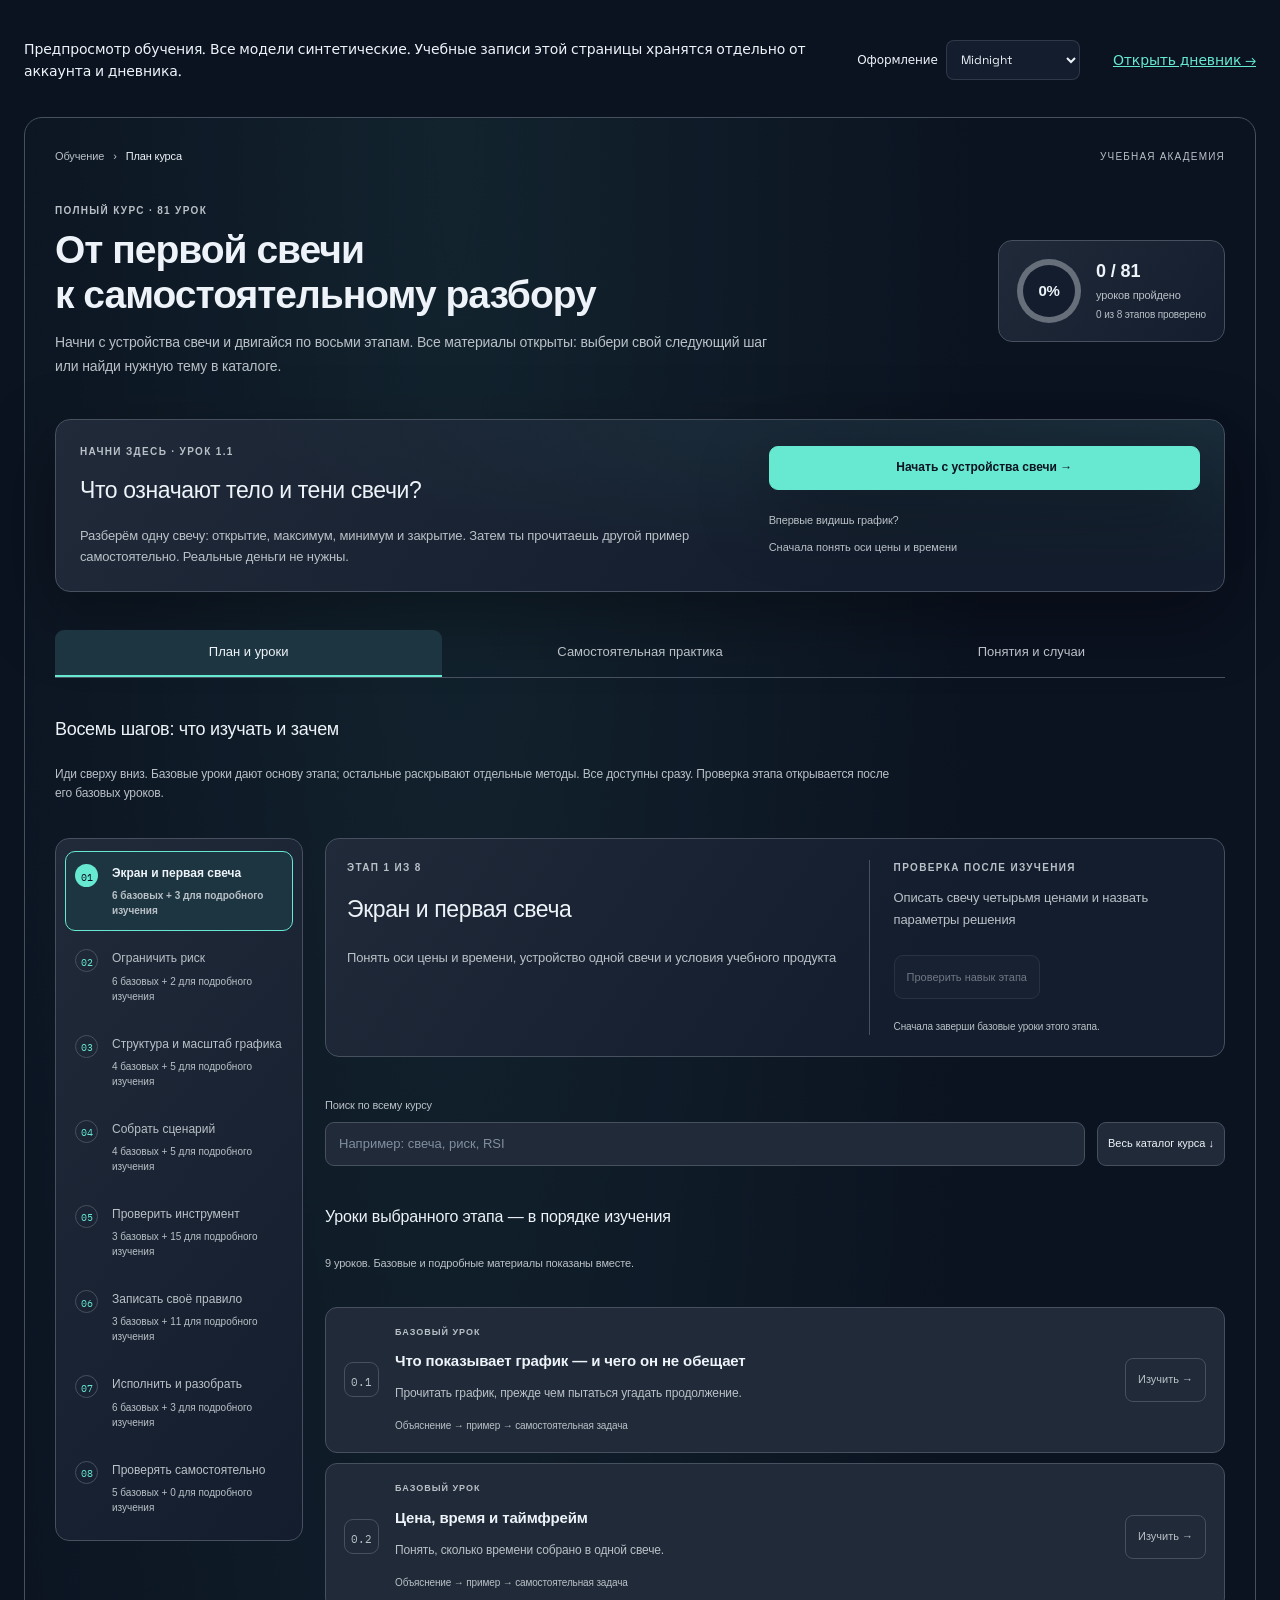
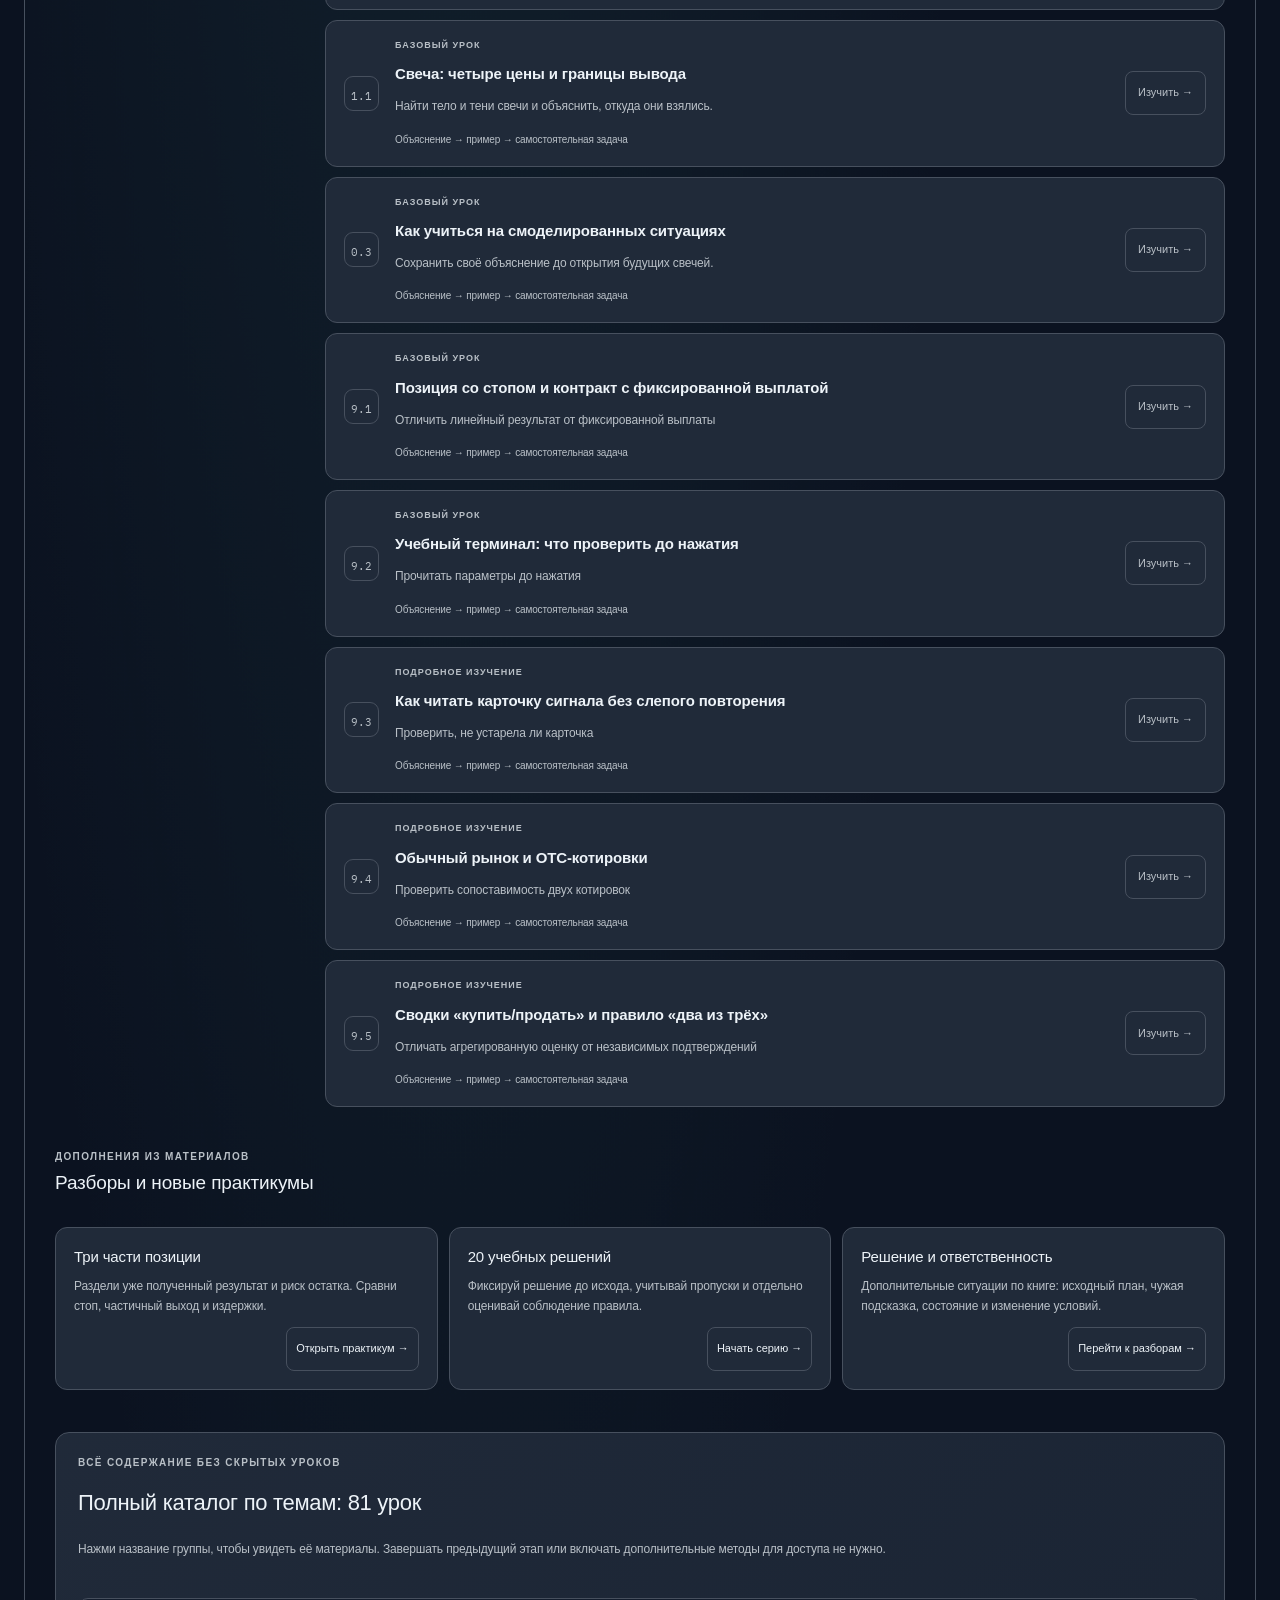
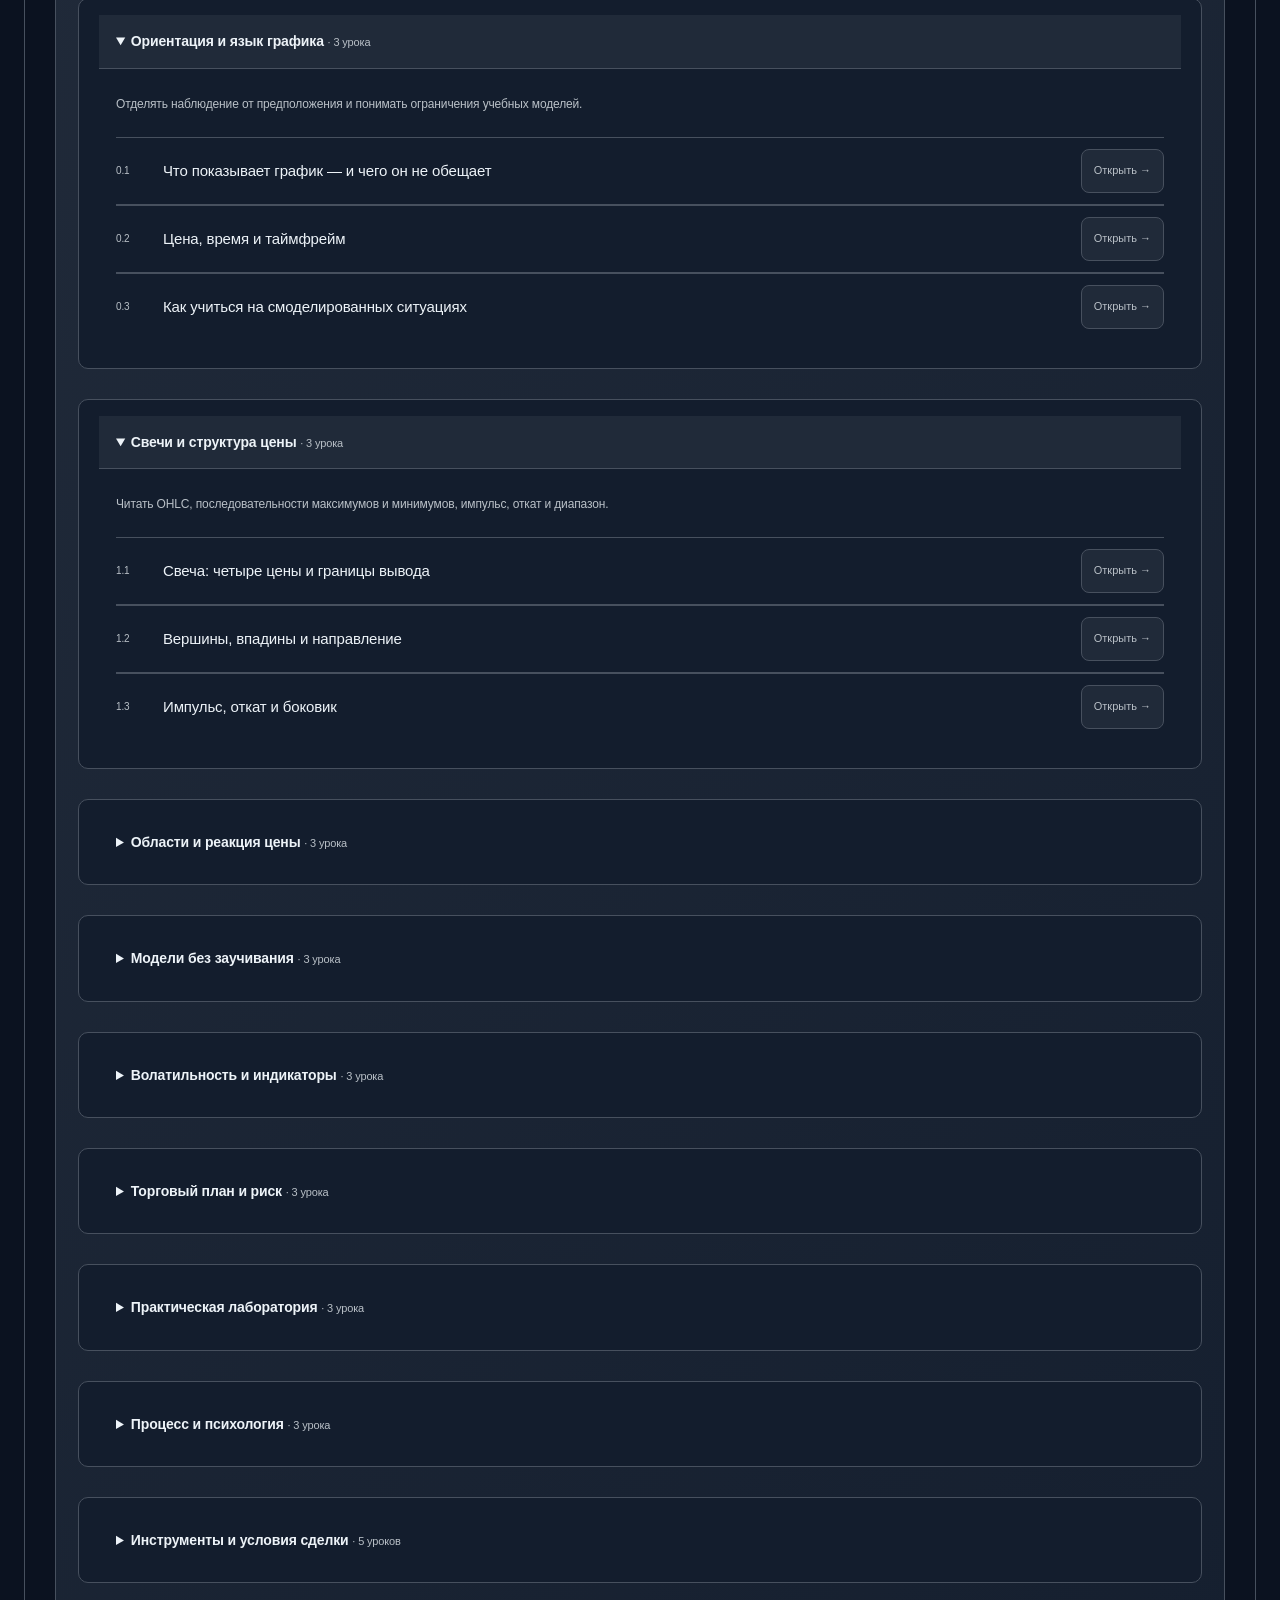
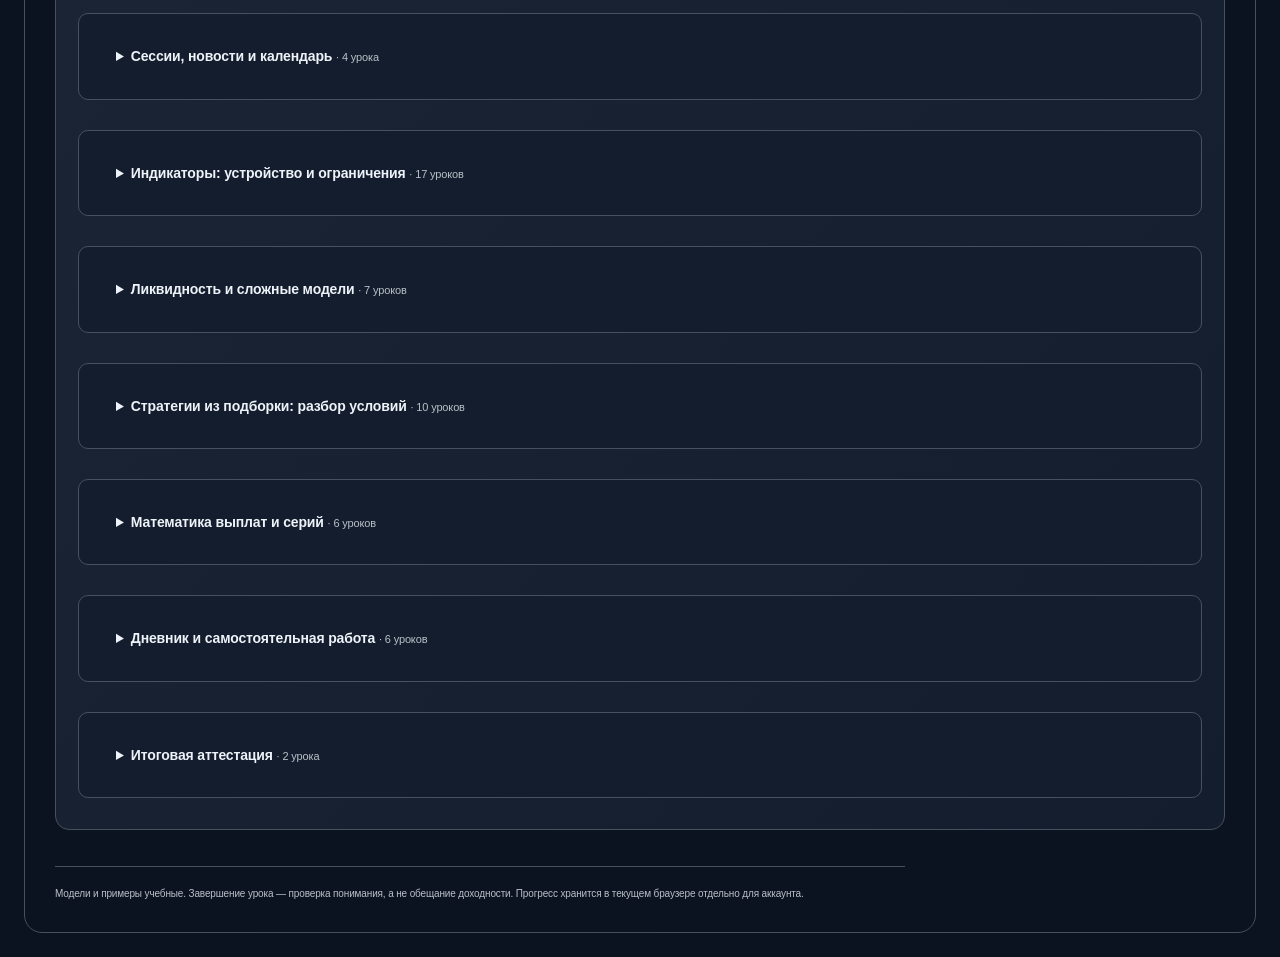
==== commit 911203f7: "Adapt academy to all diary themes and verify every lesson" ====
--- a/academy-preview.html
+++ b/academy-preview.html
@@ -1,19 +1,27 @@
 <!doctype html>
 <html lang="ru"><head><meta charset="utf-8"><meta name="viewport" content="width=device-width,initial-scale=1"><title>Академия — Trading Diary</title>
 <link rel="stylesheet" href="style.css"><link rel="stylesheet" href="learning-models.css"><link rel="stylesheet" href="learning-library.css"><link rel="stylesheet" href="academy-studio.css"><link rel="stylesheet" href="academy-source-practice.css"><link rel="stylesheet" href="academy-studio-price.css"><link rel="stylesheet" href="academy-studio-indicators.css"><link rel="stylesheet" href="academy-studio-decisions.css">
-<link rel="stylesheet" href="academy-reference.css"><link rel="stylesheet" href="academy-reference-chart.css"><link rel="stylesheet" href="academy-reference-route.css">
+<link rel="stylesheet" href="academy-reference.css?v=14"><link rel="stylesheet" href="academy-reference-chart.css?v=14"><link rel="stylesheet" href="academy-reference-route.css?v=14"><link rel="stylesheet" href="academy-theme.css?v=14">
 <style>body{margin:0;padding:24px}body>header{max-width:1380px;margin:0 auto 20px;display:flex;gap:16px;align-items:center;justify-content:space-between;flex-wrap:wrap;color:var(--ink);font:14px/1.6 var(--sans)}body>header a{color:var(--accent)}body>header p{max-width:800px}#view-training{max-width:1380px;margin:auto}@media(max-width:600px){body{padding:10px}}</style>
-</head><body class="theme-paper">
-<header><p>Предпросмотр обучения. Все модели синтетические. Учебные записи этой страницы хранятся отдельно от аккаунта и дневника.</p><a href="index.html">Открыть дневник →</a></header>
+</head><body class="theme-midnight">
+<header><p>Предпросмотр обучения. Все модели синтетические. Учебные записи этой страницы хранятся отдельно от аккаунта и дневника.</p><label class="academy-preview-theme">Оформление <select aria-label="Оформление обучения" id="academyPreviewTheme"></select></label><a href="index.html">Открыть дневник →</a></header>
 <section id="view-training"><div class="learning-shell"></div></section>
 <div class="modal-backdrop" id="modalBackdrop"><div class="modal"><button type="button" class="modal-close" onclick="closeModal()" aria-label="Закрыть урок">×</button><div id="modalContent"></div></div></div>
 <script>window.DEFAULT_DATA={quotes:[]};window.currentUser={id:'studio-demo-v1'};window.toast=function(){};function escapeHtml(s){return String(s??'').replace(/[&<>"']/g,c=>({'&':'&amp;','<':'&lt;','>':'&gt;','"':'&quot;',"'":'&#39;'}[c]));}</script>
 <script src="learning/course-v1.js"></script><script src="learning/course-models.js"></script><script src="learning/course-guides.js"></script><script src="learning/course-extension.js"></script><script src="learning/course-editorial.js"></script><script src="learning/course-editorial-a.js"></script><script src="learning/course-editorial-b.js"></script><script src="learning/course-editorial-c.js"></script><script src="learning/course-workbook-review.js"></script><script src="learning/course-book-review-b.js"></script><script src="learning/course-book-review-a.js"></script><script src="learning/course-book-review-c.js"></script><script src="learning/course-journey.js"></script>
-<script src="js/learning-indicators.js"></script><script src="js/learning-math.js"></script><script src="js/learning-labs.js"></script><script src="js/learning-labs-advanced.js"></script><script src="js/learning-attachment-labs.js"></script><script src="js/learning-interactive.js"></script><script src="js/learning-models.js"></script><script src="js/learning-library.js"></script><script src="js/academy-terminal-chart.js"></script><script src="js/academy-studio-price.js"></script><script src="js/academy-studio-indicators.js"></script><script src="js/academy-studio-decisions.js"></script><script src="js/academy-source-practice.js"></script><script src="js/academy-studio.js"></script><script src="js/academy-studio-route.js"></script><script src="js/admin.js"></script>
+<script src="js/learning-indicators.js"></script><script src="js/learning-math.js"></script><script src="js/learning-labs.js"></script><script src="js/learning-labs-advanced.js"></script><script src="js/learning-attachment-labs.js"></script><script src="js/learning-interactive.js"></script><script src="js/learning-models.js"></script><script src="js/learning-library.js"></script><script src="js/academy-terminal-chart.js"></script><script src="js/academy-studio-price.js"></script><script src="js/academy-studio-indicators.js"></script><script src="js/academy-studio-decisions.js?v=14"></script><script src="js/academy-source-practice.js"></script><script src="js/academy-studio.js?v=14"></script><script src="js/academy-studio-route.js"></script><script src="js/admin.js"></script>
 <script>
  function openModal(){document.getElementById('modalBackdrop').classList.add('open');}
  function closeModal(){window.activeLearningModel?.dispose?.();window.activeLearningModel=null;document.getElementById('modalBackdrop').classList.remove('open');}
  bindAdminUI();renderCourseV1View();
+ (function(){
+  const themes=['midnight','carbon','forest','ocean','plum','copper','paper','ivory','mist','sand','sage','lavender','navycoral','indigolime','slateorange','tealrose','auberginecyan','inkgold'],picker=document.getElementById('academyPreviewTheme');
+  const names={navycoral:'Navy Coral',indigolime:'Indigo Lime',slateorange:'Slate Orange',tealrose:'Teal Rose',auberginecyan:'Aubergine Cyan',inkgold:'Ink Gold'};
+  for(const theme of themes){const option=document.createElement('option');option.value=theme;option.textContent=names[theme]||theme[0].toUpperCase()+theme.slice(1);picker.append(option);}
+  function apply(theme){document.body.classList.remove(...themes.map(x=>'theme-'+x));document.body.classList.add('theme-'+theme);document.body.dataset.theme=theme;picker.value=theme;}
+  const selected=new URLSearchParams(location.search).get('theme');apply(themes.includes(selected)?selected:'midnight');
+  picker.addEventListener('change',()=>{apply(picker.value);const url=new URL(location.href);url.searchParams.set('theme',picker.value);history.replaceState(null,'',url);});
+ })();
  (function(){const params=new URLSearchParams(location.search),selected=window.TRADING_COURSE_V1.lessons.find(l=>l.key===params.get('lesson'));
  if(selected)openTrainingLesson(selected.id).then(()=>{if(params.get('material')==='practice')document.querySelector('[data-as-view="source-practice"]')?.click();});})();
  document.getElementById('modalBackdrop').addEventListener('click',e=>{if(e.target.id==='modalBackdrop')closeModal();});
--- a/academy-reference.css
+++ b/academy-reference.css
@@ -1,151 +1,158 @@
-/* The approved academy design. Scoped to the lesson; journal themes stay independent. */
-.as-reference-course{--as-bg:#0c101b;--as-panel:#151e2d;--as-ink:#f3f5fc;--as-muted:#aebbd1;--as-line:#344157;--as-accent:#24d99b;--as-soft:#183a32;--as-loss:#ff6c7d;--as-up:#29d99a;--as-down:#ff6c7d;--as-chart-line:#e9bd6a;--as-chart-line2:#a195ff;--bg:var(--as-bg);--surface:var(--as-panel);--ink:var(--as-ink);--muted:var(--as-muted);--line:var(--as-line);--accent:var(--as-accent);--accent-soft:var(--as-soft);--loss:var(--as-loss);--profit:var(--as-up);color-scheme:dark;max-width:none;padding:26px 28px 30px;gap:20px;background:radial-gradient(ellipse at 50% -20%,#24223e60,transparent 55%),var(--as-bg);font-family:Inter,"Segoe UI",Arial,sans-serif;color:var(--as-ink);overflow-wrap:break-word}
-.modal:has(.as-reference-course){background:#0c101b;color:#f3f5fc;box-shadow:0 20px 100px #0006;border:1px solid #344157}
-.modal:has(.as-reference-course)>.modal-close{background:#222d41;color:#dce7f9;border:1px solid #455470;border-radius:10px;right:25px;top:23px;font-size:25px;line-height:1}
+/* Approved lesson layout; colors come from academy-theme.css and the selected diary theme. */
+.as-reference-course{color-scheme:var(--academy-scheme);max-width:none;padding:26px 28px 30px;gap:20px;background:radial-gradient(ellipse at 50% -20%,color-mix(in srgb,var(--academy-accent) 8%,transparent),transparent 55%),var(--as-bg);font-family:Inter,"Segoe UI",Arial,sans-serif;color:var(--as-ink);overflow-wrap:break-word}
+.modal:has(.as-reference-course){background:var(--academy-bg);color:var(--academy-ink);box-shadow:var(--shadow);border:1px solid var(--academy-border)}
+.modal:has(.as-reference-course)>.modal-close{background:var(--academy-control);color:var(--academy-ink);border:1px solid var(--academy-border);border-radius:10px;right:25px;top:23px;font-size:25px;line-height:1}
 .as-reference-course button,.as-reference-course input,.as-reference-course textarea,.as-reference-course select{font-family:inherit}
-.as-reference-course button{background:#202c3f;border-color:#41516d;min-height:42px;border-radius:9px;font-size:13px;line-height:1.5;padding:9px 13px;transition:background .15s,border-color .15s}
-.as-reference-course button:hover:not(:disabled){background:#2a3850;border-color:#6e819e}
-.as-reference-course button[aria-pressed=true]{background:var(--as-soft);border-color:#39aa81;color:#c7ffe8}
-.as-reference-course .as-primary{background:linear-gradient(120deg,#42edb1,#24d99b);color:#08241b;border:1px solid #53eab4;font-weight:650;box-shadow:0 5px 20px #24d99b12}
-.as-reference-course .as-primary:hover:not(:disabled){background:#5fefbb;border-color:#8bffd3}
+.as-reference-course button{background:var(--academy-control);border-color:var(--academy-border);min-height:42px;border-radius:9px;font-size:13px;line-height:1.5;padding:9px 13px;transition:background .15s,border-color .15s}
+.as-reference-course button:hover:not(:disabled){background:var(--academy-hover);border-color:var(--academy-border)}
+.as-reference-course button[aria-pressed=true]{background:var(--as-soft);border-color:var(--as-accent);color:var(--academy-selected-ink)}
+.as-reference-course .as-primary{background:var(--academy-action);color:var(--academy-action-ink);border:1px solid var(--academy-action);font-weight:650;box-shadow:var(--shadow)}
+.as-reference-course .as-primary:hover:not(:disabled){background:var(--academy-action);border-color:var(--academy-action)}
 .as-reference-course h1{font-size:clamp(26px,2.6vw,36px);line-height:1.16;font-weight:700;letter-spacing:-.9px;color:var(--as-ink)}
 .as-reference-course h2,.modal .as-reference-course h2{font-size:21px;line-height:1.3;letter-spacing:-.35px;font-weight:650;color:var(--as-ink)}
 .as-reference-course h3,.modal .as-reference-course h3{font-size:15px;line-height:1.5;font-weight:600;color:var(--as-ink)}
-.as-reference-course p,.modal .as-reference-course p{font-size:14px;line-height:1.75;color:#c4cfe1}
+.as-reference-course p,.modal .as-reference-course p{font-size:14px;line-height:1.75;color:var(--academy-muted)}
 .as-reference-course .as-kicker{font-size:10px;letter-spacing:1.35px;color:var(--as-muted)}
-.as-reference-course .as-breadcrumb{display:flex;align-items:center;gap:10px;flex-wrap:wrap;padding-right:58px;color:#aebbd1;font-size:11px;min-height:32px}
-.as-reference-course .as-breadcrumb button{border:0;background:transparent;padding:4px 0;min-height:32px;font-size:11px;color:#becbe1}
-.as-reference-course .as-breadcrumb>span:last-child{color:#edf3ff}
+.as-reference-course .as-breadcrumb{display:flex;align-items:center;gap:10px;flex-wrap:wrap;padding-right:58px;color:var(--academy-muted);font-size:11px;min-height:32px}
+.as-reference-course .as-breadcrumb button{border:0;background:transparent;padding:4px 0;min-height:32px;font-size:11px;color:var(--academy-muted)}
+.as-reference-course .as-breadcrumb>span:last-child{color:var(--academy-ink)}
 .as-reference-course .as-lesson-layout{display:grid;grid-template-columns:minmax(0,1fr) 248px;gap:22px;align-items:start}
 .as-reference-course .as-lesson-main{min-width:0}
 .as-reference-course .as-lesson-head{position:relative;padding:0 0 20px;display:block;overflow:hidden}
 .as-reference-course .as-lesson-head>div:first-child{display:grid;gap:12px;position:relative;z-index:1}
-.as-reference-course .as-lesson-head p{font-size:15px;max-width:850px;line-height:1.65;color:#b9c6dc}
-.as-reference-course .as-lesson-meta{display:flex;align-items:center;gap:13px;flex-wrap:wrap;font-size:11px;line-height:1.5;color:#b0bfd6}
-.as-reference-course .as-lesson-badge{padding:4px 9px;border-radius:7px;border:1px solid #514c75;background:#28253f;color:#d3c9ff}
-.as-reference-course .as-lesson-kind{color:#a9c3b9}
+.as-reference-course .as-lesson-head p{font-size:15px;max-width:850px;line-height:1.65;color:var(--academy-muted)}
+.as-reference-course .as-lesson-meta{display:flex;align-items:center;gap:13px;flex-wrap:wrap;font-size:11px;line-height:1.5;color:var(--academy-muted)}
+.as-reference-course .as-lesson-badge{padding:4px 9px;border-radius:7px;border:1px solid var(--academy-border);background:var(--academy-control);color:var(--academy-ink)}
+.as-reference-course .as-lesson-kind{color:var(--academy-muted)}
 .as-reference-course .as-hero-candles,.as-reference-course .as-course-mobile{display:none}
-.as-reference-course .as-view-nav{display:grid;grid-template-columns:repeat(4,minmax(0,1fr));gap:4px;margin-bottom:20px;padding:0;border-bottom:1px solid #39465e}
-.as-reference-course .as-view-nav button{border:0;border-bottom:2px solid transparent;border-radius:9px 9px 0 0;min-height:50px;padding:10px 6px;background:transparent;color:#b7c3d9;font-size:13px;display:flex;gap:8px;justify-content:center;align-items:center}
-.as-reference-course .as-view-nav [aria-selected=true]{border-color:var(--as-accent);background:linear-gradient(0deg,#173b32,#152a2540);color:#bfffdf}
-.as-reference-course .as-view-nav [aria-selected=true]:hover:not(:disabled){border-color:var(--as-accent);background:linear-gradient(0deg,#1c4b3e,#193a3060);color:#d5ffeb}
+.as-reference-course .as-view-nav{display:grid;grid-template-columns:repeat(4,minmax(0,1fr));gap:4px;margin-bottom:20px;padding:0;border-bottom:1px solid var(--academy-border)}
+.as-reference-course .as-view-nav button{border:0;border-bottom:2px solid transparent;border-radius:9px 9px 0 0;min-height:50px;padding:10px 6px;background:transparent;color:var(--academy-muted);font-size:13px;display:flex;gap:8px;justify-content:center;align-items:center}
+.as-reference-course .as-view-nav [aria-selected=true]{border-color:var(--as-accent);background:var(--academy-selected);color:var(--academy-selected-ink)}
+.as-reference-course .as-view-nav [aria-selected=true]:hover:not(:disabled){border-color:var(--as-accent);background:var(--academy-selected);color:var(--academy-selected-ink)}
 .as-reference-course .as-tab-icon{font-size:22px;line-height:1;font-weight:400}
 .as-reference-course .as-extra-materials{margin:-8px 0 15px}
-.as-reference-course .as-extra-materials button{min-height:34px;padding:6px 10px;background:#232b42;font-size:11px;color:#cabfff;border-color:#4b4b73}
+.as-reference-course .as-extra-materials button{min-height:34px;padding:6px 10px;background:var(--academy-control);font-size:11px;color:var(--academy-muted);border-color:var(--academy-border)}
 .as-reference-course [data-as-tab-content],.as-reference-course [data-as-model]{min-width:0}
-.as-reference-course .as-story{display:grid;grid-template-columns:minmax(0,1.5fr) minmax(250px,1fr);grid-template-areas:'visual reader';background:linear-gradient(125deg,#1a2434,#131c29 70%);border:1px solid #35435a;border-radius:15px;padding:16px;gap:22px;align-items:start;overflow:visible}
+.as-reference-course .as-story{display:grid;grid-template-columns:minmax(0,1.5fr) minmax(250px,1fr);grid-template-areas:'visual reader';background:linear-gradient(125deg,var(--academy-control),var(--academy-panel) 70%);border:1px solid var(--academy-border);border-radius:15px;padding:16px;gap:22px;align-items:start;overflow:visible}
 .as-reference-course .as-visual{grid-area:visual;padding:0;min-width:0}
-.as-reference-course .as-visual-label{display:flex;justify-content:space-between;gap:10px;flex-wrap:wrap;padding:0 1px 11px;font-size:10px;line-height:1.5;color:#aebdd5}
+.as-reference-course .as-visual-label{display:flex;justify-content:space-between;gap:10px;flex-wrap:wrap;padding:0 1px 11px;font-size:10px;line-height:1.5;color:var(--academy-muted)}
 .as-reference-course .as-visual-label>span:first-child{display:block;text-transform:uppercase;letter-spacing:1px}
 .as-reference-course .as-reader{grid-area:reader;display:flex;flex-direction:column;justify-content:start;padding:5px 0 0;gap:13px;border:0;min-width:0}
 .as-reference-course .as-reader h2{font-size:21px;line-height:1.3;font-weight:650}
-.as-reference-course .as-reader>p{font-size:15px;line-height:1.75;color:#d2dbea}
-.as-reference-course .as-scene-number{font-size:10px;font-family:inherit;letter-spacing:1.4px;color:#aebdd4;line-height:1.5}
+.as-reference-course .as-reader>p{font-size:15px;line-height:1.75;color:var(--academy-ink)}
+.as-reference-course .as-scene-number{font-size:10px;font-family:inherit;letter-spacing:1.4px;color:var(--academy-muted);line-height:1.5}
 .as-reference-course .as-reader-definition{padding-top:12px;border-top:1px solid var(--as-line);display:grid;gap:7px}
-.as-reference-course .as-reader-definition h3{font-size:13px;color:#9df1cd}
+.as-reference-course .as-reader-definition h3{font-size:13px;color:var(--academy-muted)}
 .as-reference-course .as-reader-definition p{font-size:13px;line-height:1.7}
-.as-reference-course .as-look{margin:0;padding:12px 13px;border:1px solid #3c4c65;border-radius:9px;background:#233046;display:grid;gap:5px}
-.as-reference-course .as-look p{font-size:13px;line-height:1.65;color:#e0e8f6}
-.as-reference-course .as-reader-note{display:flex;gap:9px;padding:12px 0 0;border-top:1px solid #37455c}
-.as-reference-course .as-reader-note>span{font-size:17px;color:#c4d1e6;line-height:1.6}
-.as-reference-course .as-reader-note p{font-size:12px;line-height:1.7;color:#b7c6dc}
+.as-reference-course .as-look{margin:0;padding:12px 13px;border:1px solid var(--academy-border);border-radius:9px;background:var(--academy-control);display:grid;gap:5px}
+.as-reference-course .as-look p{font-size:13px;line-height:1.65;color:var(--academy-ink)}
+.as-reference-course .as-reader-note{display:flex;gap:9px;padding:12px 0 0;border-top:1px solid var(--academy-border)}
+.as-reference-course .as-reader-note>span{font-size:17px;color:var(--academy-muted);line-height:1.6}
+.as-reference-course .as-reader-note p{font-size:12px;line-height:1.7;color:var(--academy-muted)}
 .as-reference-course .as-timeline{display:flex;gap:6px;flex-wrap:wrap;border:0;padding:12px 0 0;grid-area:auto}
-.as-reference-course .as-timeline button{display:flex;align-items:center;gap:6px;min-width:75px;flex:1;min-height:38px;border:1px solid #3c4b65;border-radius:8px;background:#222e42;font-size:11px;padding:7px 8px;text-align:left;color:#cfdaed}
-.as-reference-course .as-timeline button span{display:grid;place-items:center;width:18px;height:18px;flex-shrink:0;border-radius:50%;font-size:10px;background:#3b4c64;color:#e1eafb;margin:0}
-.as-reference-course .as-timeline button[aria-pressed=true]{background:#193e32;color:#c8ffe8;border-color:#389575}
+.as-reference-course .as-timeline button{display:flex;align-items:center;gap:6px;min-width:75px;flex:1;min-height:38px;border:1px solid var(--academy-border);border-radius:8px;background:var(--academy-control);font-size:11px;padding:7px 8px;text-align:left;color:var(--academy-muted)}
+.as-reference-course .as-timeline button span{display:grid;place-items:center;width:18px;height:18px;flex-shrink:0;border-radius:50%;font-size:10px;background:var(--academy-control);color:var(--academy-ink);margin:0}
+.as-reference-course .as-timeline button[aria-pressed=true]{background:var(--academy-selected);color:var(--academy-selected-ink);border-color:var(--as-accent)}
 .as-reference-course .as-scene-controls{display:flex;gap:8px;align-items:center;justify-content:space-between;flex-wrap:wrap;margin-top:10px}
-.as-reference-course .as-scene-controls button{font-size:11px;min-height:34px;padding:5px 9px;background:#1b2c3c;border-color:#3b536b}
-.as-reference-course .as-scene-controls [data-as-replay]{background:transparent;border-color:transparent;color:#aebdd3;margin-left:auto}
-.as-reference-course .as-lesson-takeaway{background:#17342e;border:1px solid #30634f;border-radius:10px;padding:14px 17px;margin-top:14px!important;font-size:13px;color:#c4f5df}
-.as-reference-course .as-step-actions{position:static;display:flex;align-items:center;justify-content:space-between;padding:10px;margin-top:16px;border:1px solid #334157;background:linear-gradient(100deg,#1c2738,#131d2a);border-radius:11px;gap:12px}
+.as-reference-course .as-scene-controls button{font-size:11px;min-height:34px;padding:5px 9px;background:var(--academy-control);border-color:var(--academy-border)}
+.as-reference-course .as-scene-controls [data-as-replay]{background:transparent;border-color:transparent;color:var(--academy-muted);margin-left:auto}
+.as-reference-course .as-lesson-takeaway{background:var(--academy-success);border:1px solid var(--academy-border);border-radius:10px;padding:14px 17px;margin-top:14px!important;font-size:13px;color:var(--academy-selected-ink)}
+.as-reference-course .as-step-actions{position:static;display:flex;align-items:center;justify-content:space-between;padding:10px;margin-top:16px;border:1px solid var(--academy-border);background:var(--academy-control);border-radius:11px;gap:12px}
 .as-reference-course .as-step-actions>button{min-width:115px;font-size:12px;flex-shrink:0}
-.as-reference-course .as-section-progress{display:flex;align-items:center;gap:13px;flex:1;justify-content:center;min-width:0;font-size:11px;color:#b6c6dc}
+.as-reference-course .as-section-progress{display:flex;align-items:center;gap:13px;flex:1;justify-content:center;min-width:0;font-size:11px;color:var(--academy-muted)}
 .as-reference-course .as-section-progress>div{display:flex;gap:4px;flex:1;max-width:155px}
-.as-reference-course .as-section-progress i{height:5px;flex:1;border-radius:4px;background:#34425b}
+.as-reference-course .as-section-progress i{height:5px;flex:1;border-radius:4px;background:var(--academy-track)}
 .as-reference-course .as-section-progress i.is-filled{background:var(--as-accent)}
-.as-reference-course .as-reference{margin-top:20px;padding:21px;max-width:none;border:1px solid #34435a;border-radius:13px;background:#151f2e;gap:20px}
+.as-reference-course .as-reference{margin-top:20px;padding:21px;max-width:none;border:1px solid var(--academy-border);border-radius:13px;background:var(--academy-panel);gap:20px}
 .as-reference-course .as-reference>div:first-child{display:grid;gap:6px}
 .as-reference-course .as-reference-grid{display:grid;grid-template-columns:1fr 1fr;gap:22px}
 .as-reference-course .as-reference-grid>section{display:grid;gap:10px;align-content:start}
 .as-reference-course .as-reference p{font-size:14px;line-height:1.8;max-width:none}
-.as-reference-course .as-worked-example{padding:17px;background:#1b342f;border:1px solid #2f5f50;border-radius:10px}
+.as-reference-course .as-worked-example{padding:17px;background:var(--academy-success);border:1px solid var(--academy-border);border-radius:10px}
 .as-reference-course .as-reference-detail{display:grid;gap:15px;padding:12px 0 5px}
-.as-reference-course details>summary{font-size:13px;color:#d8e2f3}
+.as-reference-course details>summary{font-size:13px;color:var(--academy-ink)}
 .as-reference-course details>p{margin:12px 0}
 .as-reference-course .as-terms{display:grid;grid-template-columns:minmax(70px,.65fr) minmax(0,1.8fr);gap:10px 15px;font-size:13px;line-height:1.7;margin:12px 0 0}
-.as-reference-course .as-terms dt{font-weight:600;color:#dde7f7}
-.as-reference-course .as-terms dd{margin:0;color:#b6c6dc}
+.as-reference-course .as-terms dt{font-weight:600;color:var(--academy-ink)}
+.as-reference-course .as-terms dd{margin:0;color:var(--academy-muted)}
 .as-reference-course .as-practice{grid-area:reader;margin:0;padding:0;border:0;border-radius:0;display:grid;gap:14px;background:transparent;min-width:0}
 .as-reference-course .as-practice h2{font-size:20px;line-height:1.4}
-.as-reference-course .as-practice-hint{font-size:12px;color:#b8c6dd;line-height:1.65}
+.as-reference-course .as-practice-hint{font-size:12px;color:var(--academy-muted);line-height:1.65}
 .as-reference-course .as-practice fieldset{display:grid;gap:8px}
-.as-reference-course .as-practice label,.as-reference-course .as-assessment label{margin:0;min-height:50px;padding:12px;background:#202c40;border:1px solid #455671;border-radius:9px;font-size:13px;line-height:1.65;color:#d9e3f4;align-items:start}
-.as-reference-course label:has(input:checked){background:#1a3b32;border-color:#44b28a}
-.as-reference-course .as-feedback:not(:empty){background:#1c382f;border:1px solid #32624f;padding:13px;border-radius:9px;color:#c7f7e0;font-size:13px;line-height:1.7}
-.as-reference-course .as-assessment{padding:22px;background:#172131;border:1px solid #34455e;margin-top:20px;border-radius:13px}
+.as-reference-course .as-practice label,.as-reference-course .as-assessment label{margin:0;min-height:50px;padding:12px;background:var(--academy-control);border:1px solid var(--academy-border);border-radius:9px;font-size:13px;line-height:1.65;color:var(--academy-ink);align-items:start}
+.as-reference-course label:has(input:checked){background:var(--academy-selected);border-color:var(--as-accent)}
+.as-reference-course .as-feedback:not(:empty){background:var(--academy-success);border:1px solid var(--academy-border);padding:13px;border-radius:9px;color:var(--academy-selected-ink);font-size:13px;line-height:1.7}
+.as-reference-course .as-assessment{padding:22px;background:var(--academy-panel);border:1px solid var(--academy-border);margin-top:20px;border-radius:13px}
 .as-reference-course .as-assessment form{gap:18px}
-.as-reference-course .as-assessment legend{font-size:15px;line-height:1.6;margin-bottom:10px;color:#eff5ff}
+.as-reference-course .as-assessment legend{font-size:15px;line-height:1.6;margin-bottom:10px;color:var(--academy-ink)}
 .as-reference-course .as-assessment fieldset{display:grid;gap:8px}
 .as-reference-course .as-assessment form>.as-primary{justify-self:start}
 .as-reference-course .as-notes-panel{display:grid;grid-template-columns:minmax(0,1.15fr) minmax(0,1fr);gap:18px}
-.as-reference-course .as-summary,.as-reference-course .as-notes{padding:21px;border:1px solid #36465f;border-radius:13px;background:#192333;display:grid;gap:15px;align-content:start;min-width:0}
-.as-reference-course .as-summary .as-summary-main{background:#193a30;padding:14px;border:1px solid #30654f;border-radius:9px;font-size:14px;line-height:1.8;color:#d1fae7}
+.as-reference-course .as-summary,.as-reference-course .as-notes{padding:21px;border:1px solid var(--academy-border);border-radius:13px;background:var(--academy-control);display:grid;gap:15px;align-content:start;min-width:0}
+.as-reference-course .as-summary .as-summary-main{background:var(--academy-success);padding:14px;border:1px solid var(--academy-border);border-radius:9px;font-size:14px;line-height:1.8;color:var(--academy-selected-ink)}
 .as-reference-course .as-summary-item{display:flex;gap:12px;align-items:start}
-.as-reference-course .as-summary-item>span{display:grid;place-items:center;width:24px;height:24px;flex-shrink:0;background:#234238;border-radius:7px;color:#b9f9dc;font-size:11px}
+.as-reference-course .as-summary-item>span{display:grid;place-items:center;width:24px;height:24px;flex-shrink:0;background:var(--academy-control);border-radius:7px;color:var(--academy-muted);font-size:11px}
 .as-reference-course .as-summary-item p{font-size:13px;line-height:1.8}
 .as-reference-course .as-notes label{font-size:13px;gap:8px}
-.as-reference-course .as-notes textarea{min-height:200px;padding:13px;font-size:16px;line-height:1.7;background:#101a29;border-color:#465774;color:#edf3ff}
+.as-reference-course .as-notes textarea{min-height:200px;padding:13px;font-size:16px;line-height:1.7;background:var(--academy-chart);border-color:var(--academy-border);color:var(--academy-ink)}
 .as-reference-course .as-notes button{justify-self:start}
-.as-reference-course .as-completion{padding:17px;background:#183329;border:1px solid #30634e;border-radius:11px;margin-top:16px}
+.as-reference-course .as-completion{padding:17px;background:var(--academy-success);border:1px solid var(--academy-border);border-radius:11px;margin-top:16px}
 .as-reference-course .as-completion p{font-size:13px;line-height:1.7}
 .as-reference-course .as-completion button{font-size:12px}
 .as-reference-course .as-lesson-shortcuts{display:grid;grid-template-columns:repeat(3,minmax(0,1fr));gap:11px;margin-top:24px}
-.as-reference-course .as-lesson-shortcuts button{padding:15px;background:linear-gradient(130deg,#1b2638,#131e2c);border:1px solid #33435b;border-radius:12px;display:grid;text-align:left;gap:8px;align-content:start;min-width:0}
+.as-reference-course .as-lesson-shortcuts button{padding:15px;background:linear-gradient(130deg,var(--academy-control),var(--academy-panel));border:1px solid var(--academy-border);border-radius:12px;display:grid;text-align:left;gap:8px;align-content:start;min-width:0}
 .as-reference-course .as-lesson-shortcuts button>span{font-size:21px;color:var(--as-accent);line-height:1}
 .as-reference-course .as-lesson-shortcuts strong{font-size:13px;font-weight:600}
-.as-reference-course .as-lesson-shortcuts small{font-size:11px;color:#aebed5;line-height:1.6}
-.as-reference-course .as-local-note{border:0;padding:0;margin-top:16px;font-size:11px;color:#9badc6;line-height:1.6}
-.as-reference-course .as-course-sidebar{background:linear-gradient(140deg,#1e2739,#151e2d);border:1px solid #34435b;border-radius:14px;overflow:hidden;min-width:0}
-.as-reference-course .as-course-sidebar>header{padding:20px 17px;border-bottom:1px solid #3a4961}
+.as-reference-course .as-lesson-shortcuts small{font-size:11px;color:var(--academy-muted);line-height:1.6}
+.as-reference-course .as-local-note{border:0;padding:0;margin-top:16px;font-size:11px;color:var(--academy-muted);line-height:1.6}
+.as-reference-course .as-course-sidebar{background:linear-gradient(140deg,var(--academy-control),var(--academy-panel));border:1px solid var(--academy-border);border-radius:14px;overflow:hidden;min-width:0}
+.as-reference-course .as-course-sidebar>header{padding:20px 17px;border-bottom:1px solid var(--academy-border)}
 .as-reference-course .as-course-sidebar h2{font-size:18px;line-height:1.35}
 .as-reference-course .as-course-progress{display:flex;gap:12px;align-items:center;margin-top:16px}
-.as-reference-course .as-course-ring{display:grid;place-items:center;width:62px;height:62px;flex-shrink:0;position:relative;background:conic-gradient(#24d99b var(--course-progress),#3b4861 0);border-radius:50%}
-.as-reference-course .as-course-ring:before{content:'';position:absolute;inset:6px;background:#192334;border-radius:50%}
+.as-reference-course .as-course-ring{display:grid;place-items:center;width:62px;height:62px;flex-shrink:0;position:relative;background:conic-gradient(var(--as-accent) var(--course-progress),var(--academy-track) 0);border-radius:50%}
+.as-reference-course .as-course-ring:before{content:'';position:absolute;inset:6px;background:var(--academy-panel);border-radius:50%}
 .as-reference-course .as-course-ring span{position:relative;font-size:14px;font-weight:600}
 .as-reference-course .as-course-progress p{font-size:11px;line-height:1.7}
-.as-reference-course .as-course-progress strong{font-weight:500;color:#f1f6ff;display:block}
+.as-reference-course .as-course-progress strong{font-weight:500;color:var(--academy-ink);display:block}
 .as-reference-course .as-course-stage{padding:16px 17px 8px;display:grid;gap:8px}
 .as-reference-course .as-course-stage h3{font-size:14px}
-.as-reference-course .as-course-stage p{font-size:11px;line-height:1.7;color:#afc0d8}
+.as-reference-course .as-course-stage p{font-size:11px;line-height:1.7;color:var(--academy-muted)}
 .as-reference-course .as-course-sidebar>ol{list-style:none;padding:8px;margin:0;display:grid;gap:4px}
-.as-reference-course .as-course-sidebar li button{display:flex;gap:8px;align-items:start;padding:11px 8px;border:1px solid transparent;background:transparent;border-radius:9px;min-height:44px;text-align:left;width:100%;font-size:11px;line-height:1.5;color:#bdcbe0}
-.as-reference-course .as-course-sidebar li button[aria-current=page]{background:linear-gradient(90deg,#194736,#18352e);border-color:#32815e;color:#effff7}
-.as-reference-course .as-course-check{display:grid;place-items:center;min-width:27px;height:23px;flex-shrink:0;border:1px solid #60728d;border-radius:7px;font-size:10px;color:#c7d4e9}
-.as-reference-course [aria-current=page] .as-course-check{background:#24d99b;color:#09291e;border-color:transparent}
-.as-reference-course .as-course-sidebar li small{margin-left:auto;white-space:nowrap;color:#8ef5c6;font-size:10px}
-.as-reference-course .as-course-sidebar>button{display:block;margin:4px 15px 14px;min-height:36px;font-size:11px;background:transparent;border:0;color:#bbcae1}
-.as-reference-course .as-course-neighbors{display:grid;gap:7px;padding:13px;border-top:1px solid #36445c}
-.as-reference-course .as-course-neighbors button{font-size:11px;text-align:left;background:#202c40}
-.as-reference-course .as-lesson-plan{padding:20px;background:#172131;border:1px solid #35455e;border-radius:12px;gap:18px}
+.as-reference-course .as-course-sidebar li button{display:flex;gap:8px;align-items:start;padding:11px 8px;border:1px solid transparent;background:transparent;border-radius:9px;min-height:44px;text-align:left;width:100%;font-size:11px;line-height:1.5;color:var(--academy-muted)}
+.as-reference-course .as-course-sidebar li button[aria-current=page]{background:var(--academy-selected);border-color:var(--as-accent);color:var(--academy-selected-ink)}
+.as-reference-course .as-course-check{display:grid;place-items:center;min-width:27px;height:23px;flex-shrink:0;border:1px solid var(--academy-border);border-radius:7px;font-size:10px;color:var(--academy-muted)}
+.as-reference-course [aria-current=page] .as-course-check{background:var(--academy-selected);color:var(--academy-action-ink);border-color:transparent}
+.as-reference-course .as-course-sidebar li small{margin-left:auto;white-space:nowrap;color:var(--academy-muted);font-size:10px}
+.as-reference-course .as-course-sidebar>button{display:block;margin:4px 15px 14px;min-height:36px;font-size:11px;background:transparent;border:0;color:var(--academy-muted)}
+.as-reference-course .as-course-neighbors{display:grid;gap:7px;padding:13px;border-top:1px solid var(--academy-border)}
+.as-reference-course .as-course-neighbors button{font-size:11px;text-align:left;background:var(--academy-control)}
+.as-reference-course .as-lesson-plan{padding:20px;background:var(--academy-panel);border:1px solid var(--academy-border);border-radius:12px;gap:18px}
 .as-reference-course .as-lesson-plan ul{list-style:none;padding:0;display:grid;gap:6px}
 .as-reference-course .as-lesson-plan li{margin:0}
-.as-reference-course .as-lesson-plan button{background:#202e43;font-size:13px;text-align:left;width:100%;line-height:1.6}
+.as-reference-course .as-lesson-plan button{background:var(--academy-control);font-size:13px;text-align:left;width:100%;line-height:1.6}
 .as-reference-course .as-source-material{padding:0}
 .as-reference-course .as-indicator-meaning{font-size:15px!important}
-.as-reference-course .as-indicator-panel svg,.as-reference-course .as-indicator-price svg{background:#111b29;border-radius:10px}
-.as-reference-course .as-terminal{background:#111a28;border-color:#35445d}
-.as-reference-course .as-terminal-svg{background:#111a28}
+.as-reference-course .as-indicator-panel svg,.as-reference-course .as-indicator-price svg{background:var(--academy-chart);border-radius:10px}
+.as-reference-course .as-terminal{background:var(--academy-chart);border-color:var(--academy-border)}
+.as-reference-course .as-terminal-svg{background:var(--academy-chart)}
 .as-reference-course .as-terminal-head{padding:12px 13px 9px}
 .as-reference-course .as-terminal-head b{font-size:13px;line-height:1.6}
 .as-reference-course .as-terminal-head span{font-size:11px}
 .as-reference-course .as-terminal-readout{padding:0 13px 10px;font-size:11px;gap:4px 10px}
-.as-reference-course .as-terminal-zoom button{min-height:34px;padding:5px 8px;background:#202c40;font-size:11px}
+.as-reference-course .as-terminal-zoom button{min-height:34px;padding:5px 8px;background:var(--academy-control);font-size:11px}
 .as-reference-course .as-terminal-markers{font-size:12px;padding:10px 13px;gap:7px 13px}
 .as-reference-course .as-terminal-foot{padding:10px 13px;font-size:10px}
 .as-reference-course .as-terminal-probe{padding:10px 13px}
 .as-reference-course .as-decision-root{padding:0}
-@media(max-width:1370px){.as-reference-course .as-lesson-layout{grid-template-columns:minmax(0,1fr)}.as-reference-course .as-course-sidebar{display:none}.as-reference-course .as-story{grid-template-columns:minmax(0,1.65fr) minmax(250px,1fr)}.as-reference-course .as-course-mobile{display:flex;align-items:center;gap:12px;background:linear-gradient(110deg,#28253f,#1b2438);border:1px solid #494966;border-radius:11px;padding:11px 14px}.as-reference-course .as-course-mobile>div{flex:1;display:grid;gap:3px;min-width:0}.as-reference-course .as-course-mobile strong{font-size:12px;font-weight:600}.as-reference-course .as-course-mobile small{font-size:11px;color:#b3c1da}.as-reference-course .as-course-emblem{font-size:25px;color:#ad9bff}.as-reference-course .as-course-mini{font-size:12px;color:#b8f8db;border:3px solid #51516e;border-top-color:#24d99b;border-radius:50%;width:42px;height:42px;flex-shrink:0;display:grid;place-items:center}}
+.as-reference-course table td,.as-reference-course .as-decision-table td,.as-reference-course .asp-root td{color:var(--as-ink);background:transparent}
+.as-reference-course table th,.as-reference-course .as-decision-table th,.as-reference-course .asp-root th{color:var(--as-muted);background:transparent}
+.as-reference-course input:not([type=radio]):not([type=checkbox]):not([type=range]),.as-reference-course textarea,.as-reference-course select{background:var(--academy-chart);color:var(--academy-ink);border-color:var(--academy-border)}
+.modal:has(.as-reference-course){padding-top:52px;overflow:hidden}
+.modal:has(.as-reference-course):before{content:'Trading Diary / Обучение';box-sizing:border-box;position:absolute;inset:0 0 auto;height:52px;padding:15px 62px 13px 22px;border-bottom:1px solid var(--academy-border);background:var(--academy-panel);color:var(--academy-muted);font:12px/22px Inter,"Segoe UI",Arial,sans-serif;pointer-events:none}
+.modal:has(.as-reference-course)>#modalContent{height:100%;max-height:100%;overflow-y:auto;overscroll-behavior:contain}
+.modal:has(.as-reference-course)>.modal-close{position:absolute;right:12px;top:8px;width:35px;height:35px}
+@media(max-width:1370px){.as-reference-course .as-lesson-layout{grid-template-columns:minmax(0,1fr)}.as-reference-course .as-course-sidebar{display:none}.as-reference-course .as-story{grid-template-columns:minmax(0,1.65fr) minmax(250px,1fr)}.as-reference-course .as-course-mobile{display:flex;align-items:center;gap:12px;background:var(--academy-control);border:1px solid var(--academy-border);border-radius:11px;padding:11px 14px}.as-reference-course .as-course-mobile>div{flex:1;display:grid;gap:3px;min-width:0}.as-reference-course .as-course-mobile strong{font-size:12px;font-weight:600}.as-reference-course .as-course-mobile small{font-size:11px;color:var(--academy-muted)}.as-reference-course .as-course-emblem{font-size:25px;color:var(--academy-muted)}.as-reference-course .as-course-mini{font-size:12px;color:var(--academy-muted);border:3px solid var(--academy-border);border-top-color:var(--academy-border);border-radius:50%;width:42px;height:42px;flex-shrink:0;display:grid;place-items:center}}
 @media(max-width:950px){.as-reference-course{padding:22px 18px}.as-reference-course .as-story{grid-template-columns:minmax(0,1fr);grid-template-areas:'visual' 'reader';gap:22px}.as-reference-course .as-reader{gap:13px}.as-reference-course .as-reader>p{font-size:15px}.as-reference-course .as-notes-panel{grid-template-columns:1fr}.as-reference-course .as-reference-grid{grid-template-columns:1fr}.as-reference-course .as-lesson-head p{font-size:14px}.as-reference-course .as-reader-definition{display:grid;grid-template-columns:145px 1fr;align-items:start}.as-reference-course .as-reader-definition p{font-size:14px}}
-@media(max-width:640px){.modal:has(.as-reference-course){inset:5px;height:calc(100dvh - 10px);border-radius:14px}.modal:has(.as-reference-course)>.modal-close{right:15px;top:15px;width:35px;height:35px}.as-reference-course{padding:18px 12px 20px;gap:16px}.as-reference-course .as-breadcrumb{font-size:11px;gap:8px}.as-reference-course .as-breadcrumb button{font-size:11px}.as-reference-course .as-breadcrumb>button:nth-of-type(2),.as-reference-course .as-breadcrumb>span:not(:last-child){display:none}.as-reference-course .as-course-mobile{padding:11px;gap:10px}.as-reference-course .as-course-mobile small{font-size:10px}.as-reference-course .as-lesson-head{background:linear-gradient(120deg,#24233d,#161e2f);border-radius:13px;padding:16px;margin-bottom:15px}.as-reference-course .as-lesson-head>div:first-child{gap:11px}.as-reference-course h1{font-size:27px;line-height:1.17;letter-spacing:-.7px}.as-reference-course .as-lesson-head p{font-size:13px;line-height:1.65}.as-reference-course .as-lesson-meta{font-size:10px;gap:9px}.as-reference-course .as-lesson-kind{display:none}.as-reference-course .as-hero-candles{display:flex;gap:6px;align-items:end;position:absolute;right:16px;top:65px;height:90px;opacity:.1;transform:rotate(-9deg)}.as-reference-course .as-hero-candles i{display:block;width:16px;height:30px;position:relative;border-radius:3px;background:linear-gradient(90deg,#1a9c74,#52efb8)}.as-reference-course .as-hero-candles i:before{content:'';position:absolute;left:7px;width:2px;top:-10px;height:calc(100% + 20px);background:#74f0c3}.as-reference-course .as-hero-candles i:nth-child(2){height:45px}.as-reference-course .as-hero-candles i:nth-child(3){height:65px}.as-reference-course .as-hero-candles i:nth-child(4){height:82px}.as-reference-course .as-view-nav{gap:6px;border:0;margin-bottom:15px}.as-reference-course .as-view-nav button{min-height:61px;padding:8px 3px;font-size:11px;gap:5px;flex-direction:column;border:1px solid #3b4562;border-radius:9px;background:#222b42}.as-reference-course .as-view-nav [aria-selected=true]{border-color:#24d99b;background:linear-gradient(120deg,#234439,#174031)}.as-reference-course .as-tab-icon{font-size:22px}.as-reference-course .as-story{padding:11px;gap:21px;border-radius:13px}.as-reference-course .as-visual-label{font-size:10px;gap:6px;padding-bottom:9px}.as-reference-course .as-reader{padding:0 2px}.as-reference-course .as-reader h2{font-size:20px}.as-reference-course .as-reader>p{font-size:14px;line-height:1.8}.as-reference-course .as-reader-definition{display:grid;grid-template-columns:1fr;gap:7px}.as-reference-course .as-reader-definition p{font-size:13px}.as-reference-course .as-reader-note p{font-size:12px}.as-reference-course .as-timeline{gap:5px;padding-top:11px}.as-reference-course .as-timeline button{min-width:75px;flex-basis:42%;font-size:11px;min-height:44px;padding:8px}.as-reference-course .as-timeline button span{width:17px;height:17px}.as-reference-course .as-step-actions{display:grid;grid-template-columns:1fr 1fr;gap:10px;padding:10px;margin-top:14px}.as-reference-course .as-step-actions>button{font-size:11px;padding:10px 7px;min-width:0;min-height:44px}.as-reference-course .as-section-progress{grid-row:1;grid-column:1/-1;justify-content:space-between;padding:1px 2px 5px;font-size:11px}.as-reference-course .as-section-progress>div{max-width:170px}.as-reference-course .as-lesson-shortcuts{grid-template-columns:1fr;gap:8px;margin-top:20px}.as-reference-course .as-lesson-shortcuts button{display:grid;grid-template-columns:25px minmax(0,1fr);gap:3px 10px;padding:12px}.as-reference-course .as-lesson-shortcuts button>span{grid-row:1/3;align-self:center}.as-reference-course .as-lesson-shortcuts strong{font-size:12px}.as-reference-course .as-lesson-shortcuts small{font-size:11px}.as-reference-course .as-summary,.as-reference-course .as-notes,.as-reference-course .as-reference,.as-reference-course .as-assessment{padding:17px 13px}.as-reference-course .as-practice h2{font-size:19px}.as-reference-course .as-terms{grid-template-columns:1fr;gap:4px}.as-reference-course .as-terms dd{margin-bottom:9px}.as-reference-course .as-completion{align-items:stretch;gap:12px;padding:14px}.as-reference-course .as-terminal-head{padding:11px 10px 8px;gap:10px}.as-reference-course .as-terminal-head b{font-size:12px}.as-reference-course .as-terminal-zoom button{min-height:38px}.as-reference-course .as-terminal-readout{padding:0 10px 10px}.as-reference-course .as-terminal-foot{padding:9px 10px;font-size:10px}.as-reference-course .as-local-note{font-size:11px}.as-reference-course .as-lesson-plan{padding:15px 12px}.as-reference-course .as-lesson-plan button{font-size:12px}.as-reference-course .as-indicator-meaning{font-size:14px!important}}
-@media(max-width:640px){.as-reference-course .as-breadcrumb>button:nth-of-type(2){display:block}}
+@media(max-width:640px){.modal:has(.as-reference-course){inset:5px;height:calc(100dvh - 10px);border-radius:14px}.modal:has(.as-reference-course)>.modal-close{right:15px;top:15px;width:35px;height:35px}.as-reference-course{padding:18px 12px 20px;gap:16px}.as-reference-course .as-breadcrumb{font-size:11px;gap:8px}.as-reference-course .as-breadcrumb button{font-size:11px}.as-reference-course .as-breadcrumb>button:nth-of-type(2),.as-reference-course .as-breadcrumb>span:not(:last-child){display:none}.as-reference-course .as-course-mobile{padding:11px;gap:10px}.as-reference-course .as-course-mobile small{font-size:10px}.as-reference-course .as-lesson-head{background:var(--academy-control);border-radius:13px;padding:16px;margin-bottom:15px}.as-reference-course .as-lesson-head>div:first-child{gap:11px}.as-reference-course h1{font-size:27px;line-height:1.17;letter-spacing:-.7px}.as-reference-course .as-lesson-head p{font-size:13px;line-height:1.65}.as-reference-course .as-lesson-meta{font-size:10px;gap:9px}.as-reference-course .as-lesson-kind{display:none}.as-reference-course .as-hero-candles{display:flex;gap:6px;align-items:end;position:absolute;right:16px;top:65px;height:90px;opacity:.1;transform:rotate(-9deg)}.as-reference-course .as-hero-candles i{display:block;width:16px;height:30px;position:relative;border-radius:3px;background:var(--as-up)}.as-reference-course .as-hero-candles i:before{content:'';position:absolute;left:7px;width:2px;top:-10px;height:calc(100% + 20px);background:var(--as-up)}.as-reference-course .as-hero-candles i:nth-child(2){height:45px}.as-reference-course .as-hero-candles i:nth-child(3){height:65px}.as-reference-course .as-hero-candles i:nth-child(4){height:82px}.as-reference-course .as-view-nav{gap:6px;border:0;margin-bottom:15px}.as-reference-course .as-view-nav button{min-height:61px;padding:8px 3px;font-size:11px;gap:5px;flex-direction:column;border:1px solid var(--academy-border);border-radius:9px;background:var(--academy-control)}.as-reference-course .as-view-nav [aria-selected=true]{border-color:var(--as-accent);background:var(--academy-selected)}.as-reference-course .as-tab-icon{font-size:22px}.as-reference-course .as-story{padding:11px;gap:21px;border-radius:13px}.as-reference-course .as-visual-label{font-size:10px;gap:6px;padding-bottom:9px}.as-reference-course .as-reader{padding:0 2px}.as-reference-course .as-reader h2{font-size:20px}.as-reference-course .as-reader>p{font-size:14px;line-height:1.8}.as-reference-course .as-reader-definition{display:grid;grid-template-columns:1fr;gap:7px}.as-reference-course .as-reader-definition p{font-size:13px}.as-reference-course .as-reader-note p{font-size:12px}.as-reference-course .as-timeline{gap:5px;padding-top:11px}.as-reference-course .as-timeline button{min-width:75px;flex-basis:42%;font-size:11px;min-height:44px;padding:8px}.as-reference-course .as-timeline button span{width:17px;height:17px}.as-reference-course .as-step-actions{display:grid;grid-template-columns:1fr 1fr;gap:10px;padding:10px;margin-top:14px}.as-reference-course .as-step-actions>button{font-size:11px;padding:10px 7px;min-width:0;min-height:44px}.as-reference-course .as-section-progress{grid-row:1;grid-column:1/-1;justify-content:space-between;padding:1px 2px 5px;font-size:11px}.as-reference-course .as-section-progress>div{max-width:170px}.as-reference-course .as-lesson-shortcuts{grid-template-columns:1fr;gap:8px;margin-top:20px}.as-reference-course .as-lesson-shortcuts button{display:grid;grid-template-columns:25px minmax(0,1fr);gap:3px 10px;padding:12px}.as-reference-course .as-lesson-shortcuts button>span{grid-row:1/3;align-self:center}.as-reference-course .as-lesson-shortcuts strong{font-size:12px}.as-reference-course .as-lesson-shortcuts small{font-size:11px}.as-reference-course .as-summary,.as-reference-course .as-notes,.as-reference-course .as-reference,.as-reference-course .as-assessment{padding:17px 13px}.as-reference-course .as-practice h2{font-size:19px}.as-reference-course .as-terms{grid-template-columns:1fr;gap:4px}.as-reference-course .as-terms dd{margin-bottom:9px}.as-reference-course .as-completion{align-items:stretch;gap:12px;padding:14px}.as-reference-course .as-terminal-head{padding:11px 10px 8px;gap:10px}.as-reference-course .as-terminal-head b{font-size:12px}.as-reference-course .as-terminal-zoom button{min-height:38px}.as-reference-course .as-terminal-readout{padding:0 10px 10px}.as-reference-course .as-terminal-foot{padding:9px 10px;font-size:10px}.as-reference-course .as-local-note{font-size:11px}.as-reference-course .as-lesson-plan{padding:15px 12px}.as-reference-course .as-lesson-plan button{font-size:12px}.as-reference-course .as-indicator-meaning{font-size:14px!important}}
+@media(max-width:640px){.as-reference-course .as-breadcrumb>button:nth-of-type(2){display:block}.modal:has(.as-reference-course)>.modal-close{right:10px;top:8px}.modal:has(.as-reference-course):before{padding-left:16px}}
 @media(prefers-reduced-motion:reduce){.as-reference-course button{transition:none}}
--- a/academy-reference-chart.css
+++ b/academy-reference-chart.css
@@ -1 +1,2 @@
-.as-terminal-navigation{display:flex;justify-content:space-between;gap:10px;padding:8px 14px;border-top:1px solid var(--as-line)}.as-terminal-navigation button{min-height:40px;font-size:13px;padding:6px 12px}.as-terminal-zoom{flex-wrap:wrap}.as-terminal-zoom [data-tc-annotations][aria-pressed=true]{background:var(--as-soft);color:var(--as-ink)}.as-terminal-svg:focus-visible{outline:2px solid var(--as-accent);outline-offset:-2px}.as-terminal-area-support .as-terminal-zone{fill:var(--as-up,#16a36e);fill-opacity:.1}.as-terminal-area-support .as-terminal-bound{stroke:var(--as-up,#16a36e)}.as-terminal-area-resistance .as-terminal-zone{fill:var(--as-down,#dc5262);fill-opacity:.1}.as-terminal-area-resistance .as-terminal-bound{stroke:var(--as-down,#dc5262)}.as-terminal-svg .as-terminal-area-label{font-size:12px;font-weight:600;fill:var(--as-ink);paint-order:stroke;stroke:var(--as-panel);stroke-width:3px;stroke-linejoin:round;pointer-events:none}@media(max-width:400px){.as-terminal-navigation{padding:8px 10px}.as-terminal-zoom button{min-height:40px}.as-terminal-head{overflow-wrap:anywhere}}
+.as-terminal-navigation{display:flex;justify-content:space-between;gap:10px;padding:8px 14px;border-top:1px solid var(--as-line)}.as-terminal-navigation button{min-height:40px;font-size:13px;padding:6px 12px}.as-terminal-zoom{flex-wrap:wrap}.as-terminal-zoom [data-tc-annotations][aria-pressed=true]{background:var(--as-soft);color:var(--as-ink)}.as-terminal-svg:focus-visible{outline:2px solid var(--as-accent);outline-offset:-2px}.as-terminal-area-support .as-terminal-zone{fill:var(--as-up,var(--academy-muted));fill-opacity:.1}.as-terminal-area-support .as-terminal-bound{stroke:var(--as-up,var(--academy-border))}.as-terminal-area-resistance .as-terminal-zone{fill:var(--as-down,var(--academy-ink));fill-opacity:.1}.as-terminal-area-resistance .as-terminal-bound{stroke:var(--as-down,var(--academy-border))}.as-terminal-svg .as-terminal-area-label{font-size:12px;font-weight:600;fill:var(--as-ink);paint-order:stroke;stroke:var(--as-panel);stroke-width:3px;stroke-linejoin:round;pointer-events:none}@media(max-width:400px){.as-terminal-navigation{padding:8px 10px}.as-terminal-zoom button{min-height:40px}.as-terminal-head{overflow-wrap:anywhere}}
+.as-terminal-zone-chip{pointer-events:none}.as-terminal-zone-label-bg{fill:var(--as-panel);stroke:var(--as-accent);stroke-width:1}.as-terminal-zone-chip-support .as-terminal-zone-label-bg{stroke:var(--as-up,var(--academy-border))}.as-terminal-zone-chip-resistance .as-terminal-zone-label-bg{stroke:var(--as-down,var(--academy-border))}.as-terminal-svg .as-terminal-zone-chip .as-terminal-area-label{fill:var(--academy-ink);stroke:none;font-size:12px;font-weight:600}
--- a/academy-reference-route.css
+++ b/academy-reference-route.css
@@ -1,13 +1,13 @@
-/* Course overview uses the approved lesson reference palette. Only route UI. */
-.academy-studio.as-reference-route{--as-bg:#0c101b;--as-panel:#141c2b;--as-ink:#f3f5fc;--as-muted:#aab6cb;--as-line:#303d53;--as-accent:#24d99b;--as-soft:#163e36;--as-loss:#ff6c7d;color-scheme:dark;background:radial-gradient(ellipse at 35% 0,#21214150,transparent 48%),var(--as-bg);color:var(--as-ink);font-family:Inter,"Segoe UI",Arial,sans-serif;padding:clamp(16px,3vw,30px);border:1px solid #232e40;border-radius:18px;line-height:1.6;min-width:0;max-width:100%}
-.as-reference-route *{box-sizing:border-box}.as-reference-route [hidden]{display:none!important}.as-reference-route h2,.as-reference-route h3,.as-reference-route p{margin:0}.as-reference-route button,.as-reference-route input{font:inherit}.as-reference-route button{min-height:44px;white-space:normal;cursor:pointer}.as-reference-route button:disabled{opacity:.42;cursor:default}.as-reference-route :focus-visible{outline:3px solid #a9c6ff;outline-offset:3px}.as-reference-route .as-kicker{font-size:10px;font-weight:600;letter-spacing:1.35px;color:var(--as-muted);line-height:1.5}.as-reference-route .as-route-breadcrumb{display:flex;gap:9px;align-items:center;flex-wrap:wrap;color:var(--as-muted);font-size:11px;margin-bottom:22px}.as-reference-route .as-route-breadcrumb strong{font-weight:500;color:var(--as-ink)}.as-reference-route .as-route-breadcrumb small{margin-left:auto;font-size:10px;letter-spacing:1.2px;text-transform:uppercase}
-.as-reference-route .as-route-head{display:grid;grid-template-columns:minmax(0,1fr) auto;align-items:center;gap:24px;padding:0 0 24px;border:0;background:none}.as-reference-route .as-route-head h2{font-size:clamp(26px,3.1vw,39px);line-height:1.15;font-weight:720;letter-spacing:-1px;margin:10px 0 13px;max-width:800px}.as-reference-route .as-route-head p{font-size:14px;color:#bbc5d9;max-width:730px;line-height:1.7}.as-reference-route .as-route-progress{display:flex;flex-direction:row;align-items:center;gap:15px;border:1px solid #344156;border-radius:14px;padding:18px;background:linear-gradient(130deg,#1c2333,#151c29);text-align:left;min-width:220px}.as-reference-route .as-route-progress>div:last-child{display:grid;gap:3px}.as-reference-route .as-route-progress strong{font-size:18px;line-height:1.4;color:var(--as-ink)}.as-reference-route .as-route-progress span{font-size:11px;color:var(--as-muted)}.as-reference-route .as-route-progress small{font-size:10px;color:var(--as-muted)}.as-reference-route .as-route-ring{position:relative;display:grid;place-items:center;width:64px;height:64px;flex-shrink:0;border-radius:50%;background:conic-gradient(var(--as-accent) var(--as-route-percent),#39445c 0)}.as-reference-route .as-route-ring:before{content:"";position:absolute;inset:6px;background:#192131;border-radius:50%}.as-reference-route .as-route-ring b{position:relative;font-size:15px;font-weight:650;color:var(--as-ink)}
-.as-reference-route .as-start-card{display:grid;grid-template-columns:minmax(0,1fr) minmax(240px,.65fr);align-items:center;gap:25px;padding:24px;margin:0 0 22px;border:1px solid #356653;border-radius:15px;background:radial-gradient(ellipse at 95% 0,#24d99b16,transparent 60%),linear-gradient(125deg,#1b2c2b,#141c2b 70%);box-shadow:0 12px 30px #00000012}.as-reference-route .as-start-card .as-kicker{color:#9be3c4}.as-reference-route .as-start-card h2{font-size:23px;line-height:1.3;letter-spacing:-.4px;margin:8px 0 10px}.as-reference-route .as-start-card p{font-size:13px;color:#bbc7d9;max-width:660px}.as-reference-route .as-start-card>div:last-child p{font-size:11px;margin-top:12px}.as-reference-route .as-start-card>div:last-child p button{display:block;text-align:left;border:0;background:transparent;color:#c0d2e8;padding:0;min-height:36px;font-size:11px}.as-reference-route .as-primary{background:linear-gradient(120deg,#42edb1,#24d99b);color:#071d17;border:1px solid #58edba;border-radius:9px;padding:11px 16px;font-size:12px;font-weight:700;box-shadow:0 4px 15px #24d99b16}.as-reference-route .as-start-card .as-primary{width:100%}
-.as-reference-route .as-route-tabs{display:grid;grid-template-columns:repeat(3,minmax(0,1fr));gap:4px;margin:0 0 24px;border:0;border-bottom:1px solid var(--as-line);padding:0;background:transparent}.as-reference-route .as-route-tabs button{background:transparent;color:var(--as-muted);border:0;border-bottom:2px solid transparent;border-radius:9px 9px 0 0;padding:12px 8px;font-size:13px}.as-reference-route .as-route-tabs button[aria-pressed=true]{background:linear-gradient(0deg,var(--as-soft),#17272360);border-bottom-color:var(--as-accent);color:#c7ffe8}.as-reference-route .as-plan-overview{padding:0 0 18px;background:none;border:0;margin:0}.as-reference-route .as-plan-overview h2{font-size:18px;letter-spacing:-.3px;margin-bottom:7px}.as-reference-route .as-plan-overview p{font-size:12px;color:var(--as-muted);max-width:850px}
-.as-reference-route .as-route-layout{display:grid;grid-template-columns:248px minmax(0,1fr);gap:22px;align-items:start}.as-reference-route .as-stage-list{display:grid;gap:5px;padding:12px 9px;border:1px solid #344156;border-radius:14px;background:linear-gradient(130deg,#1c2333,#151c29);position:sticky;top:16px}.as-reference-route .as-stage-list button{display:grid;grid-template-columns:28px minmax(0,1fr);gap:9px;text-align:left;align-items:start;padding:12px 9px;background:transparent;border:1px solid transparent;border-radius:10px;font-size:12px;color:#b3c0d5}.as-reference-route .as-stage-list button>span:first-child{display:grid;place-items:center;width:23px;height:23px;border:1px solid #64738e;border-radius:50%;font-size:10px;line-height:1}.as-reference-route .as-stage-list small{display:block;margin-top:5px;font-size:10px;line-height:1.5;color:var(--as-muted)}.as-reference-route .as-stage-list button[aria-pressed=true]{background:linear-gradient(90deg,#164c3c,#17382f);border-color:#267a59;color:#edfff7;font-weight:600}.as-reference-route .as-stage-list button[aria-pressed=true]>span:first-child{background:var(--as-accent);color:#08221a;border-color:transparent}.as-reference-route .as-route-main{min-width:0}.as-reference-route .as-stage-focus{display:grid;grid-template-columns:minmax(0,1.2fr) minmax(200px,.8fr);gap:20px;padding:21px;border:1px solid #354157;border-radius:14px;background:linear-gradient(125deg,#1a2332,#141b28 65%);margin-bottom:20px}.as-reference-route .as-stage-focus h2{font-size:23px;line-height:1.3;margin:8px 0 10px;letter-spacing:-.4px}.as-reference-route .as-stage-focus p{font-size:13px;color:#c4cede;line-height:1.7}.as-reference-route .as-stage-focus button{border:1px solid #46556f;background:#202b3f;color:#d9e2f4;border-radius:9px;padding:9px 12px;font-size:11px;margin-top:12px}.as-reference-route .as-stage-focus small{display:block;color:var(--as-muted);font-size:10px;margin-top:8px}.as-reference-route .as-catalog-toolbar{display:flex;align-items:end;gap:12px;margin:0 0 20px;padding:0;background:none;border:0}.as-reference-route .as-catalog-toolbar label{flex:1;min-width:0;color:var(--as-muted);font-size:11px;display:grid;gap:7px}.as-reference-route .as-catalog-toolbar input{width:100%;min-height:44px;background:#111a29;border:1px solid #475672;border-radius:9px;padding:10px 13px;color:var(--as-ink);font-size:13px}.as-reference-route .as-catalog-toolbar button{background:#202b3f;border:1px solid #46556f;color:#d9e2f4;border-radius:9px;padding:10px;font-size:11px}.as-reference-route .as-route-main>h3{font-size:16px;margin-bottom:6px}.as-reference-route .as-result-label{font-size:11px;color:var(--as-muted);margin-bottom:14px}
-.as-reference-route .as-lesson-list{display:grid;gap:10px}.as-reference-route .as-catalog-lesson{display:grid;grid-template-columns:38px minmax(0,1fr) auto;gap:13px;align-items:center;background:linear-gradient(125deg,#1b2535,#121b29);border:1px solid #2c3a50;border-radius:12px;padding:18px;box-shadow:none}.as-reference-route .as-lesson-index{display:grid;place-items:center;width:35px;height:35px;border:1px solid #3c4961;border-radius:9px;background:#1e293b;color:#bbcae0;font-size:11px}.as-reference-route .as-catalog-lesson h3{font-size:15px;line-height:1.4;margin:4px 0 6px;font-weight:600;color:var(--as-ink)}.as-reference-route .as-catalog-lesson p{font-size:12px;line-height:1.6;color:#b7c4d9}.as-reference-route .as-catalog-lesson small{display:block;font-size:10px;color:#8fa4be;margin-top:8px}.as-reference-route .as-catalog-lesson .as-kicker{font-size:9px;letter-spacing:1px;color:#99b4aa}.as-reference-route .as-catalog-lesson>button,.as-reference-route .as-plan-lesson button{background:#1b3e33;border:1px solid #367a5e;color:#c7ffe8;font-size:11px;border-radius:8px;padding:9px 12px}.as-reference-route .as-source-shortcuts{margin-top:26px}.as-reference-route .as-source-shortcuts h2{font-size:19px;margin:7px 0 14px}.as-reference-route .as-source-shortcuts>div{display:grid;grid-template-columns:repeat(3,minmax(0,1fr));gap:11px}.as-reference-route .as-source-shortcuts article{display:flex;flex-direction:column;gap:10px;border:1px solid #2c3a50;border-radius:12px;padding:18px;background:linear-gradient(125deg,#1b2535,#121b29)}.as-reference-route .as-source-shortcuts article h3{font-size:15px}.as-reference-route .as-source-shortcuts article p{font-size:12px;color:var(--as-muted);flex:1}.as-reference-route .as-source-shortcuts article button{background:#202b3f;border:1px solid #46556f;border-radius:8px;color:#d9e2f4;font-size:11px;padding:9px;text-align:left}
-.as-reference-route .as-plan-catalog{margin:26px 0 0;padding:22px;border:1px solid #344156;border-radius:14px;background:linear-gradient(130deg,#1c2333,#151c29)}.as-reference-route .as-plan-catalog>h2{font-size:22px;letter-spacing:-.3px;margin:7px 0 10px}.as-reference-route .as-plan-catalog>p{font-size:12px;color:var(--as-muted);margin-bottom:18px}.as-reference-route .as-plan-module{border:1px solid #303d53;border-radius:10px;background:#141c2b;margin:9px 0;padding:0;overflow:hidden}.as-reference-route .as-plan-module summary{cursor:pointer;padding:15px 17px;font-size:14px;font-weight:550;min-height:48px}.as-reference-route .as-plan-module summary small{font-size:11px;color:var(--as-muted);font-weight:400;white-space:nowrap}.as-reference-route .as-plan-module[open] summary{background:linear-gradient(90deg,#16392f,#182331);border-bottom:1px solid #303d53;color:#d5ffeb}.as-reference-route .as-plan-module>p{padding:14px 17px 4px;font-size:12px;color:var(--as-muted)}.as-reference-route .as-plan-module ol{list-style:none;margin:0;padding:6px 17px 12px}.as-reference-route .as-plan-lesson{display:grid;grid-template-columns:35px minmax(0,1fr) auto;align-items:center;gap:12px;padding:11px 0;border-bottom:1px solid #263145;font-size:12px}.as-reference-route .as-plan-lesson:last-child{border-bottom:0}.as-reference-route .as-plan-lesson>span{font-size:10px;color:var(--as-muted)}.as-reference-route .as-plan-lesson strong{font-weight:500;line-height:1.6;overflow-wrap:anywhere}.as-reference-route .as-stage-assessment,.as-reference-route .as-route-reference{background:#192232;border:1px solid #354157;border-radius:12px;padding:20px;margin:14px 0}.as-reference-route .as-stage-assessment h3{font-size:16px;margin-bottom:12px}.as-reference-route .as-stage-assessment label{display:flex;align-items:center;gap:9px;margin:8px 0;background:#202b3d;border:1px solid #42516b;border-radius:9px;padding:12px;font-size:12px;cursor:pointer}.as-reference-route .as-stage-assessment input{accent-color:var(--as-accent);width:18px;height:18px;flex-shrink:0}.as-reference-route .as-stage-assessment [role=status]{font-size:12px;color:#baffdf;margin-top:10px}.as-reference-route .as-route-reference h2{font-size:20px;margin-bottom:12px}.as-reference-route .as-route-reference p{font-size:13px;color:#c4cede;margin:10px 0}.as-reference-route .as-route-reference button{background:#202b3f;color:#d9e2f4;border:1px solid #46556f;border-radius:8px;padding:9px 12px;font-size:12px}.as-reference-route .as-local-note{font-size:10px;line-height:1.7;color:#94a4be;margin-top:20px;max-width:850px}
+/* Course overview layout; shares the selected diary theme with lessons. */
+.academy-studio.as-reference-route{color-scheme:var(--academy-scheme);background:radial-gradient(ellipse at 35% 0,color-mix(in srgb,var(--academy-accent) 8%,transparent),transparent 48%),var(--as-bg);color:var(--as-ink);font-family:Inter,"Segoe UI",Arial,sans-serif;padding:clamp(16px,3vw,30px);border:1px solid var(--academy-border);border-radius:18px;line-height:1.6;min-width:0;max-width:100%}
+.as-reference-route *{box-sizing:border-box}.as-reference-route [hidden]{display:none!important}.as-reference-route h2,.as-reference-route h3,.as-reference-route p{margin:0}.as-reference-route button,.as-reference-route input{font:inherit}.as-reference-route button{min-height:44px;white-space:normal;cursor:pointer}.as-reference-route button:disabled{opacity:.42;cursor:default}.as-reference-route :focus-visible{outline:3px solid var(--academy-focus);outline-offset:3px}.as-reference-route .as-kicker{font-size:10px;font-weight:600;letter-spacing:1.35px;color:var(--as-muted);line-height:1.5}.as-reference-route .as-route-breadcrumb{display:flex;gap:9px;align-items:center;flex-wrap:wrap;color:var(--as-muted);font-size:11px;margin-bottom:22px}.as-reference-route .as-route-breadcrumb strong{font-weight:500;color:var(--as-ink)}.as-reference-route .as-route-breadcrumb small{margin-left:auto;font-size:10px;letter-spacing:1.2px;text-transform:uppercase}
+.as-reference-route .as-route-head{display:grid;grid-template-columns:minmax(0,1fr) auto;align-items:center;gap:24px;padding:0 0 24px;border:0;background:none}.as-reference-route .as-route-head h2{font-size:clamp(26px,3.1vw,39px);line-height:1.15;font-weight:720;letter-spacing:-1px;margin:10px 0 13px;max-width:800px}.as-reference-route .as-route-head p{font-size:14px;color:var(--academy-muted);max-width:730px;line-height:1.7}.as-reference-route .as-route-progress{display:flex;flex-direction:row;align-items:center;gap:15px;border:1px solid var(--academy-border);border-radius:14px;padding:18px;background:linear-gradient(130deg,var(--academy-control),var(--academy-panel));text-align:left;min-width:220px}.as-reference-route .as-route-progress>div:last-child{display:grid;gap:3px}.as-reference-route .as-route-progress strong{font-size:18px;line-height:1.4;color:var(--as-ink)}.as-reference-route .as-route-progress span{font-size:11px;color:var(--as-muted)}.as-reference-route .as-route-progress small{font-size:10px;color:var(--as-muted)}.as-reference-route .as-route-ring{position:relative;display:grid;place-items:center;width:64px;height:64px;flex-shrink:0;border-radius:50%;background:conic-gradient(var(--as-accent) var(--as-route-percent),var(--academy-track) 0)}.as-reference-route .as-route-ring:before{content:"";position:absolute;inset:6px;background:var(--academy-panel);border-radius:50%}.as-reference-route .as-route-ring b{position:relative;font-size:15px;font-weight:650;color:var(--as-ink)}
+.as-reference-route .as-start-card{display:grid;grid-template-columns:minmax(0,1fr) minmax(240px,.65fr);align-items:center;gap:25px;padding:24px;margin:0 0 22px;border:1px solid var(--academy-border);border-radius:15px;background:radial-gradient(ellipse at 95% 0,color-mix(in srgb,var(--academy-accent) 8%,transparent),transparent 60%),linear-gradient(125deg,var(--academy-control),var(--academy-panel) 70%);box-shadow:var(--shadow)}.as-reference-route .as-start-card .as-kicker{color:var(--academy-muted)}.as-reference-route .as-start-card h2{font-size:23px;line-height:1.3;letter-spacing:-.4px;margin:8px 0 10px}.as-reference-route .as-start-card p{font-size:13px;color:var(--academy-muted);max-width:660px}.as-reference-route .as-start-card>div:last-child p{font-size:11px;margin-top:12px}.as-reference-route .as-start-card>div:last-child p button{display:block;text-align:left;border:0;background:transparent;color:var(--academy-muted);padding:0;min-height:36px;font-size:11px}.as-reference-route .as-primary{background:var(--academy-action);color:var(--academy-action-ink);border:1px solid var(--academy-action);border-radius:9px;padding:11px 16px;font-size:12px;font-weight:700;box-shadow:var(--shadow)}.as-reference-route .as-start-card .as-primary{width:100%}
+.as-reference-route .as-route-tabs{display:grid;grid-template-columns:repeat(3,minmax(0,1fr));gap:4px;margin:0 0 24px;border:0;border-bottom:1px solid var(--as-line);padding:0;background:transparent}.as-reference-route .as-route-tabs button{background:transparent;color:var(--as-muted);border:0;border-bottom:2px solid transparent;border-radius:9px 9px 0 0;padding:12px 8px;font-size:13px}.as-reference-route .as-route-tabs button[aria-pressed=true]{background:linear-gradient(0deg,var(--as-soft),var(--academy-selected));border-bottom-color:var(--as-accent);color:var(--academy-selected-ink)}.as-reference-route .as-plan-overview{padding:0 0 18px;background:none;border:0;margin:0}.as-reference-route .as-plan-overview h2{font-size:18px;letter-spacing:-.3px;margin-bottom:7px}.as-reference-route .as-plan-overview p{font-size:12px;color:var(--as-muted);max-width:850px}
+.as-reference-route .as-route-layout{display:grid;grid-template-columns:248px minmax(0,1fr);gap:22px;align-items:start}.as-reference-route .as-stage-list{display:grid;gap:5px;padding:12px 9px;border:1px solid var(--academy-border);border-radius:14px;background:linear-gradient(130deg,var(--academy-control),var(--academy-panel));position:sticky;top:16px}.as-reference-route .as-stage-list button{display:grid;grid-template-columns:28px minmax(0,1fr);gap:9px;text-align:left;align-items:start;padding:12px 9px;background:transparent;border:1px solid transparent;border-radius:10px;font-size:12px;color:var(--academy-muted)}.as-reference-route .as-stage-list button>span:first-child{display:grid;place-items:center;width:23px;height:23px;border:1px solid var(--academy-border);border-radius:50%;font-size:10px;line-height:1}.as-reference-route .as-stage-list small{display:block;margin-top:5px;font-size:10px;line-height:1.5;color:var(--as-muted)}.as-reference-route .as-stage-list button[aria-pressed=true]{background:var(--academy-selected);border-color:var(--as-accent);color:var(--academy-selected-ink);font-weight:600}.as-reference-route .as-stage-list button[aria-pressed=true]>span:first-child{background:var(--as-accent);color:var(--academy-action-ink);border-color:transparent}.as-reference-route .as-route-main{min-width:0}.as-reference-route .as-stage-focus{display:grid;grid-template-columns:minmax(0,1.2fr) minmax(200px,.8fr);gap:20px;padding:21px;border:1px solid var(--academy-border);border-radius:14px;background:linear-gradient(125deg,var(--academy-control),var(--academy-panel) 65%);margin-bottom:20px}.as-reference-route .as-stage-focus h2{font-size:23px;line-height:1.3;margin:8px 0 10px;letter-spacing:-.4px}.as-reference-route .as-stage-focus p{font-size:13px;color:var(--academy-muted);line-height:1.7}.as-reference-route .as-stage-focus button{border:1px solid var(--academy-border);background:var(--academy-control);color:var(--academy-ink);border-radius:9px;padding:9px 12px;font-size:11px;margin-top:12px}.as-reference-route .as-stage-focus small{display:block;color:var(--as-muted);font-size:10px;margin-top:8px}.as-reference-route .as-catalog-toolbar{display:flex;align-items:end;gap:12px;margin:0 0 20px;padding:0;background:none;border:0}.as-reference-route .as-catalog-toolbar label{flex:1;min-width:0;color:var(--as-muted);font-size:11px;display:grid;gap:7px}.as-reference-route .as-catalog-toolbar input{width:100%;min-height:44px;background:var(--academy-control);border:1px solid var(--academy-border);border-radius:9px;padding:10px 13px;color:var(--as-ink);font-size:13px}.as-reference-route .as-catalog-toolbar button{background:var(--academy-control);border:1px solid var(--academy-border);color:var(--academy-ink);border-radius:9px;padding:10px;font-size:11px}.as-reference-route .as-route-main>h3{font-size:16px;margin-bottom:6px}.as-reference-route .as-result-label{font-size:11px;color:var(--as-muted);margin-bottom:14px}
+.as-reference-route .as-lesson-list{display:grid;gap:10px}.as-reference-route .as-catalog-lesson{display:grid;grid-template-columns:38px minmax(0,1fr) auto;gap:13px;align-items:center;background:var(--academy-control);border:1px solid var(--academy-border);border-radius:12px;padding:18px;box-shadow:none}.as-reference-route .as-lesson-index{display:grid;place-items:center;width:35px;height:35px;border:1px solid var(--academy-border);border-radius:9px;background:var(--academy-control);color:var(--academy-muted);font-size:11px}.as-reference-route .as-catalog-lesson h3{font-size:15px;line-height:1.4;margin:4px 0 6px;font-weight:600;color:var(--as-ink)}.as-reference-route .as-catalog-lesson p{font-size:12px;line-height:1.6;color:var(--academy-muted)}.as-reference-route .as-catalog-lesson small{display:block;font-size:10px;color:var(--academy-muted);margin-top:8px}.as-reference-route .as-catalog-lesson .as-kicker{font-size:9px;letter-spacing:1px;color:var(--academy-muted)}.as-reference-route .as-catalog-lesson>button,.as-reference-route .as-plan-lesson button{background:var(--academy-control);border:1px solid var(--academy-border);color:var(--academy-muted);font-size:11px;border-radius:8px;padding:9px 12px}.as-reference-route .as-source-shortcuts{margin-top:26px}.as-reference-route .as-source-shortcuts h2{font-size:19px;margin:7px 0 14px}.as-reference-route .as-source-shortcuts>div{display:grid;grid-template-columns:repeat(3,minmax(0,1fr));gap:11px}.as-reference-route .as-source-shortcuts article{display:flex;flex-direction:column;gap:10px;border:1px solid var(--academy-border);border-radius:12px;padding:18px;background:var(--academy-control)}.as-reference-route .as-source-shortcuts article h3{font-size:15px}.as-reference-route .as-source-shortcuts article p{font-size:12px;color:var(--as-muted);flex:1}.as-reference-route .as-source-shortcuts article button{background:var(--academy-control);border:1px solid var(--academy-border);border-radius:8px;color:var(--academy-ink);font-size:11px;padding:9px;text-align:left}
+.as-reference-route .as-plan-catalog{margin:26px 0 0;padding:22px;border:1px solid var(--academy-border);border-radius:14px;background:linear-gradient(130deg,var(--academy-control),var(--academy-panel))}.as-reference-route .as-plan-catalog>h2{font-size:22px;letter-spacing:-.3px;margin:7px 0 10px}.as-reference-route .as-plan-catalog>p{font-size:12px;color:var(--as-muted);margin-bottom:18px}.as-reference-route .as-plan-module{border:1px solid var(--academy-border);border-radius:10px;background:var(--academy-panel);margin:9px 0;padding:0;overflow:hidden}.as-reference-route .as-plan-module summary{cursor:pointer;padding:15px 17px;font-size:14px;font-weight:550;min-height:48px}.as-reference-route .as-plan-module summary small{font-size:11px;color:var(--as-muted);font-weight:400;white-space:nowrap}.as-reference-route .as-plan-module[open] summary{background:var(--academy-control);border-bottom:1px solid var(--academy-border);color:var(--academy-ink)}.as-reference-route .as-plan-module>p{padding:14px 17px 4px;font-size:12px;color:var(--as-muted)}.as-reference-route .as-plan-module ol{list-style:none;margin:0;padding:6px 17px 12px}.as-reference-route .as-plan-lesson{display:grid;grid-template-columns:35px minmax(0,1fr) auto;align-items:center;gap:12px;padding:11px 0;border-bottom:1px solid var(--academy-border);font-size:12px}.as-reference-route .as-plan-lesson:last-child{border-bottom:0}.as-reference-route .as-plan-lesson>span{font-size:10px;color:var(--as-muted)}.as-reference-route .as-plan-lesson strong{font-weight:500;line-height:1.6;overflow-wrap:anywhere}.as-reference-route .as-stage-assessment,.as-reference-route .as-route-reference{background:var(--academy-control);border:1px solid var(--academy-border);border-radius:12px;padding:20px;margin:14px 0}.as-reference-route .as-stage-assessment h3{font-size:16px;margin-bottom:12px}.as-reference-route .as-stage-assessment label{display:flex;align-items:center;gap:9px;margin:8px 0;background:var(--academy-control);border:1px solid var(--academy-border);border-radius:9px;padding:12px;font-size:12px;cursor:pointer}.as-reference-route .as-stage-assessment input{accent-color:var(--as-accent);width:18px;height:18px;flex-shrink:0}.as-reference-route .as-stage-assessment [role=status]{font-size:12px;color:var(--academy-muted);margin-top:10px}.as-reference-route .as-route-reference h2{font-size:20px;margin-bottom:12px}.as-reference-route .as-route-reference p{font-size:13px;color:var(--academy-muted);margin:10px 0}.as-reference-route .as-route-reference button{background:var(--academy-control);color:var(--academy-ink);border:1px solid var(--academy-border);border-radius:8px;padding:9px 12px;font-size:12px}.as-reference-route .as-local-note{font-size:10px;line-height:1.7;color:var(--academy-muted);margin-top:20px;max-width:850px}
 @media(max-width:1050px){.as-reference-route .as-route-layout{grid-template-columns:210px minmax(0,1fr);gap:16px}.as-reference-route .as-stage-focus{grid-template-columns:1fr}.as-reference-route .as-route-head{grid-template-columns:1fr}.as-reference-route .as-route-progress{justify-self:start}.as-reference-route .as-start-card{grid-template-columns:minmax(0,1fr) 250px}.as-reference-route .as-catalog-lesson{grid-template-columns:35px minmax(0,1fr)}.as-reference-route .as-catalog-lesson>button{grid-column:2;justify-self:start}.as-reference-route .as-source-shortcuts>div{grid-template-columns:1fr}}
 @media(max-width:700px){.academy-studio.as-reference-route{padding:18px 13px;border-radius:14px}.as-reference-route .as-route-breadcrumb{margin-bottom:16px}.as-reference-route .as-route-breadcrumb small{display:none}.as-reference-route .as-route-head{gap:18px;padding-bottom:20px}.as-reference-route .as-route-head h2{font-size:28px;letter-spacing:-.7px}.as-reference-route .as-route-head p{font-size:13px}.as-reference-route .as-route-progress{width:100%;padding:14px;gap:13px}.as-reference-route .as-route-ring{width:53px;height:53px}.as-reference-route .as-route-progress>div:last-child{grid-template-columns:1fr auto;align-items:center;width:100%;gap:2px 12px}.as-reference-route .as-route-progress strong{font-size:17px}.as-reference-route .as-route-progress small{grid-column:1/-1}.as-reference-route .as-start-card{grid-template-columns:1fr;padding:18px;gap:18px}.as-reference-route .as-start-card h2{font-size:21px}.as-reference-route .as-route-tabs{gap:5px}.as-reference-route .as-route-tabs button{font-size:11px;padding:10px 4px;min-height:54px;line-height:1.4}.as-reference-route .as-route-layout{grid-template-columns:1fr;gap:18px}.as-reference-route .as-stage-list{position:static;grid-template-columns:1fr 1fr;gap:5px;padding:8px}.as-reference-route .as-stage-list button{grid-template-columns:23px minmax(0,1fr);gap:7px;font-size:11px;padding:10px 7px}.as-reference-route .as-stage-list button>span:first-child{width:21px;height:21px;font-size:9px}.as-reference-route .as-stage-list small{font-size:9px;margin-top:4px}.as-reference-route .as-stage-focus{padding:18px;gap:16px}.as-reference-route .as-stage-focus h2{font-size:22px}.as-reference-route .as-catalog-toolbar{align-items:stretch;flex-direction:column;gap:9px}.as-reference-route .as-catalog-toolbar input{font-size:16px}.as-reference-route .as-catalog-toolbar button{align-self:flex-start}.as-reference-route .as-plan-catalog{padding:16px}.as-reference-route .as-plan-catalog>h2{font-size:21px}.as-reference-route .as-plan-module summary{font-size:13px;padding:14px 12px}.as-reference-route .as-plan-module summary small{display:block;margin-top:4px}.as-reference-route .as-plan-module>p{padding:12px 12px 4px}.as-reference-route .as-plan-module ol{padding:4px 12px 9px}.as-reference-route .as-plan-lesson{grid-template-columns:28px minmax(0,1fr);gap:7px}.as-reference-route .as-plan-lesson button{grid-column:2;justify-self:start}.as-reference-route .as-catalog-lesson{padding:15px;gap:10px}.as-reference-route .as-catalog-lesson h3{font-size:14px}.as-reference-route .as-catalog-lesson p{font-size:12px}}
 @media(max-width:360px){.as-reference-route .as-stage-list{grid-template-columns:1fr}.as-reference-route .as-route-progress>div:last-child{grid-template-columns:1fr}.as-reference-route .as-route-tabs button{font-size:10px}.as-reference-route .as-route-head h2{font-size:25px}}
-@media(prefers-reduced-motion:no-preference){.as-reference-route button{transition:background .15s ease,border-color .15s ease}.as-reference-route button:not(:disabled):hover{border-color:#4a927e}.as-reference-route .as-catalog-lesson:has(button:hover){border-color:#456452}}
+@media(prefers-reduced-motion:no-preference){.as-reference-route button{transition:background .15s ease,border-color .15s ease}.as-reference-route button:not(:disabled):hover{border-color:var(--academy-border)}.as-reference-route .as-catalog-lesson:has(button:hover){border-color:var(--academy-border)}}
--- a/academy-theme.css
+++ b/academy-theme.css
@@ -0,0 +1,80 @@
+/* Academy surfaces inherit the selected diary theme, including live changes. */
+body{
+ --academy-bg:var(--site-primary);
+ --academy-panel:var(--site-secondary);
+ --academy-ink:var(--site-secondary-ink);
+ --academy-body:color-mix(in srgb,var(--site-secondary-ink) 92%,var(--site-secondary));
+ --academy-muted:color-mix(in srgb,var(--site-secondary-ink) 76%,var(--site-secondary));
+ --academy-raised:color-mix(in srgb,var(--site-secondary) 92%,var(--site-secondary-ink));
+ --academy-control:color-mix(in srgb,var(--site-secondary) 94%,var(--site-secondary-ink));
+ --academy-hover:color-mix(in srgb,var(--site-secondary) 85%,var(--site-secondary-ink));
+ --academy-chart:color-mix(in srgb,var(--site-secondary) 68%,var(--site-primary));
+ --academy-border:color-mix(in srgb,var(--site-secondary-ink) 24%,var(--site-secondary));
+ --academy-border-strong:color-mix(in srgb,var(--site-secondary-ink) 44%,var(--site-secondary));
+ --academy-accent:var(--accent);
+ --academy-accent-readable:var(--accent);
+ --academy-selected:color-mix(in srgb,var(--accent) 12%,var(--site-secondary));
+ --academy-selected-ink:var(--site-secondary-ink);
+ --academy-focus:var(--accent);
+ --academy-up:var(--profit);
+ --academy-down:var(--loss);
+ --academy-success:color-mix(in srgb,var(--profit) 10%,var(--site-secondary));
+ --academy-success-ink:var(--site-secondary-ink);
+ --academy-track:color-mix(in srgb,var(--site-secondary-ink) 38%,var(--site-secondary));
+ --academy-action:var(--accent);
+ --academy-action-ink:var(--site-primary);
+ --academy-scheme:dark;
+}
+body:is(.theme-paper,.theme-ivory,.theme-mist,.theme-sand,.theme-sage,.theme-lavender){
+ --academy-accent-readable:color-mix(in srgb,var(--accent) 30%,var(--site-secondary-ink));
+ --academy-action:color-mix(in srgb,var(--accent) 30%,var(--site-secondary-ink));
+ --academy-action-ink:#fff;
+ --academy-focus:color-mix(in srgb,var(--accent) 30%,var(--site-secondary-ink));
+ --academy-up:color-mix(in srgb,var(--profit) 82%,var(--site-secondary-ink));
+ --academy-down:color-mix(in srgb,var(--loss) 82%,var(--site-secondary-ink));
+ --academy-scheme:light;
+}
+.academy-studio:is(.as-reference-course,.as-reference-route){
+ --as-bg:var(--academy-bg);
+ --as-panel:var(--academy-panel);
+ --as-ink:var(--academy-ink);
+ --as-muted:var(--academy-muted);
+ --as-line:var(--academy-border);
+ --as-accent:var(--academy-accent-readable);
+ --as-soft:var(--academy-selected);
+ --as-up:var(--academy-up);
+ --as-down:var(--academy-down);
+ --as-loss:var(--academy-down);
+ --as-chart-line:color-mix(in srgb,var(--blue,var(--academy-accent)) 55%,var(--academy-ink));
+ --as-chart-line2:color-mix(in srgb,var(--purple,var(--academy-accent)) 55%,var(--academy-ink));
+ --bg:var(--as-bg);--surface:var(--as-panel);--ink:var(--as-ink);
+ --muted:var(--as-muted);--line:var(--as-line);--accent:var(--as-accent);
+ --accent-soft:var(--as-soft);--profit:var(--as-up);--loss:var(--as-down);
+ color-scheme:var(--academy-scheme);
+}
+/* Keep range navigation discoverable in both light and dark charts. */
+.as-reference-course .as-terminal-probe input[type=range]{height:24px;min-height:24px;background:transparent}
+.as-reference-course .as-terminal-probe input[type=range]::-webkit-slider-runnable-track{height:5px;background:var(--academy-track);border-radius:9px}
+.as-reference-course .as-terminal-probe input[type=range]::-webkit-slider-thumb{appearance:none;width:17px;height:17px;margin-top:-6px;border:2px solid var(--academy-panel);border-radius:50%;background:var(--as-accent);box-shadow:0 0 0 1px var(--as-accent)}
+.as-reference-course .as-terminal-probe input[type=range]::-moz-range-track{height:5px;background:var(--academy-track);border-radius:9px}
+.as-reference-course .as-terminal-probe input[type=range]::-moz-range-thumb{width:15px;height:15px;border:2px solid var(--academy-panel);border-radius:50%;background:var(--as-accent)}
+.as-reference-course .as-terminal-price-tag{fill:var(--academy-action)}
+.as-reference-course .as-terminal-svg .as-terminal-tag-text{fill:var(--academy-action-ink)}
+.as-reference-course .as-terminal-area-label,.as-reference-course .as-terminal-svg .as-terminal-zone-chip .as-terminal-area-label{fill:var(--as-ink)}
+.as-reference-course .as-terminal-zone-label-bg{fill:var(--as-panel)}
+.as-reference-course .as-terminal-zone-note{color:var(--as-ink)}
+.as-reference-course .as-indicator-meaning,.as-reference-course .as-indicator-note,.as-reference-course .as-indicator-inputs{color:var(--as-ink)}
+.as-reference-course .as-decision-controls button,.as-reference-course .as-decision-controls button:hover:not(:disabled){background:var(--academy-action);color:var(--academy-action-ink);border-color:var(--academy-action)}
+.as-reference-course .as-reference,.as-reference-course .as-reference>*,.as-reference-course .as-reference details{min-width:0;max-width:100%}
+.as-reference-course .as-reference{grid-template-columns:minmax(0,1fr)}
+.as-reference-course .as-reference *{min-width:0}
+.as-reference-course .as-reference-detail{grid-template-columns:minmax(0,1fr)}
+.as-reference-course .as-reference p{overflow-wrap:anywhere}
+.as-reference-course .as-reference input:not([type=radio]):not([type=checkbox]):not([type=range]),.as-reference-course .as-reference select,.as-reference-course .as-reference textarea{width:100%;min-width:0;max-width:100%}
+.as-reference-course fieldset label>span{min-width:0;overflow-wrap:anywhere}
+.as-reference-course .as-course-mini{border:0;padding:4px;background:conic-gradient(var(--as-accent) var(--course-progress),var(--academy-track) 0)}
+.as-reference-course .as-course-mini>span{width:100%;height:100%;display:grid;place-items:center;border-radius:50%;background:var(--academy-panel);color:var(--as-ink)}
+.as-reference-course [aria-current=page] .as-course-check{background:var(--academy-action);color:var(--academy-action-ink);border-color:transparent}
+.academy-preview-theme{display:flex;align-items:center;gap:8px;font-size:12px;color:var(--site-primary-ink)}
+.academy-preview-theme select{font:inherit;padding:8px 10px;max-width:180px;min-height:40px}
+.academy-preview-theme select,.modal:has(.as-reference-course){color-scheme:var(--academy-scheme)}
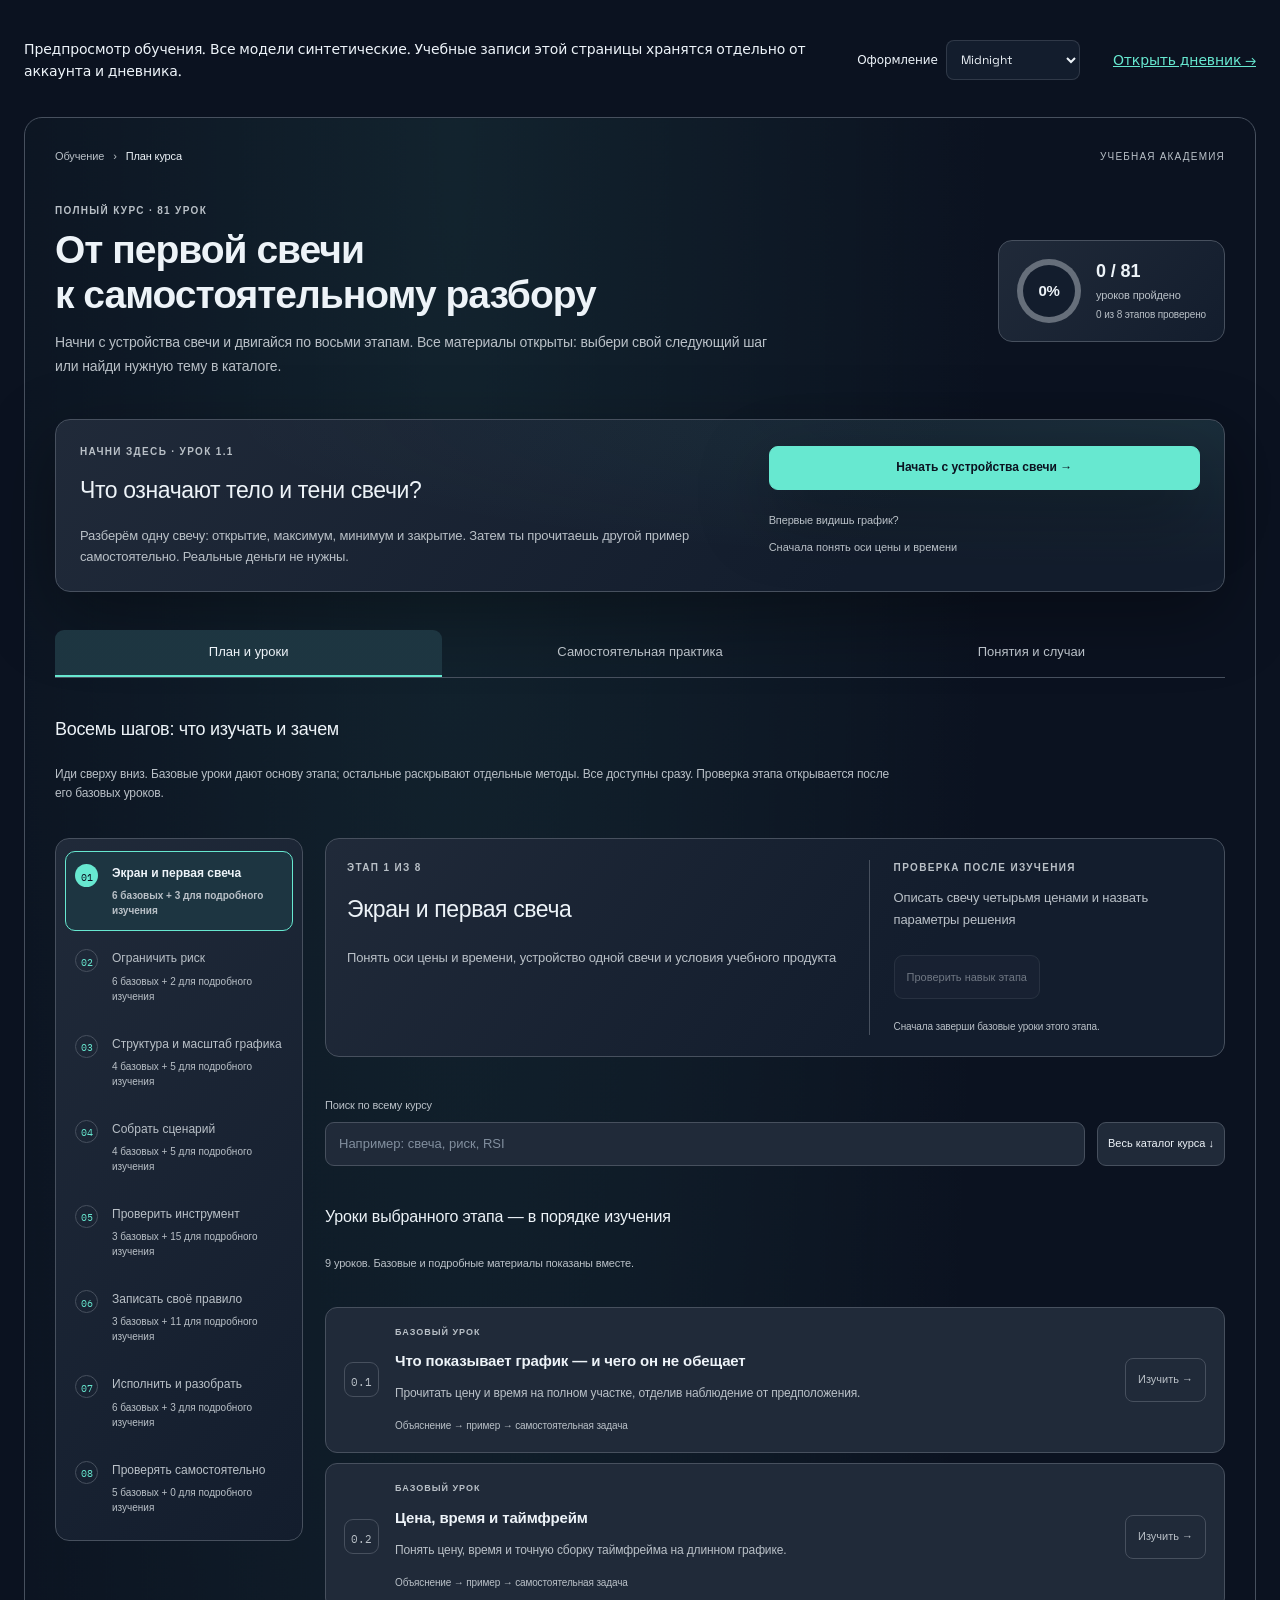
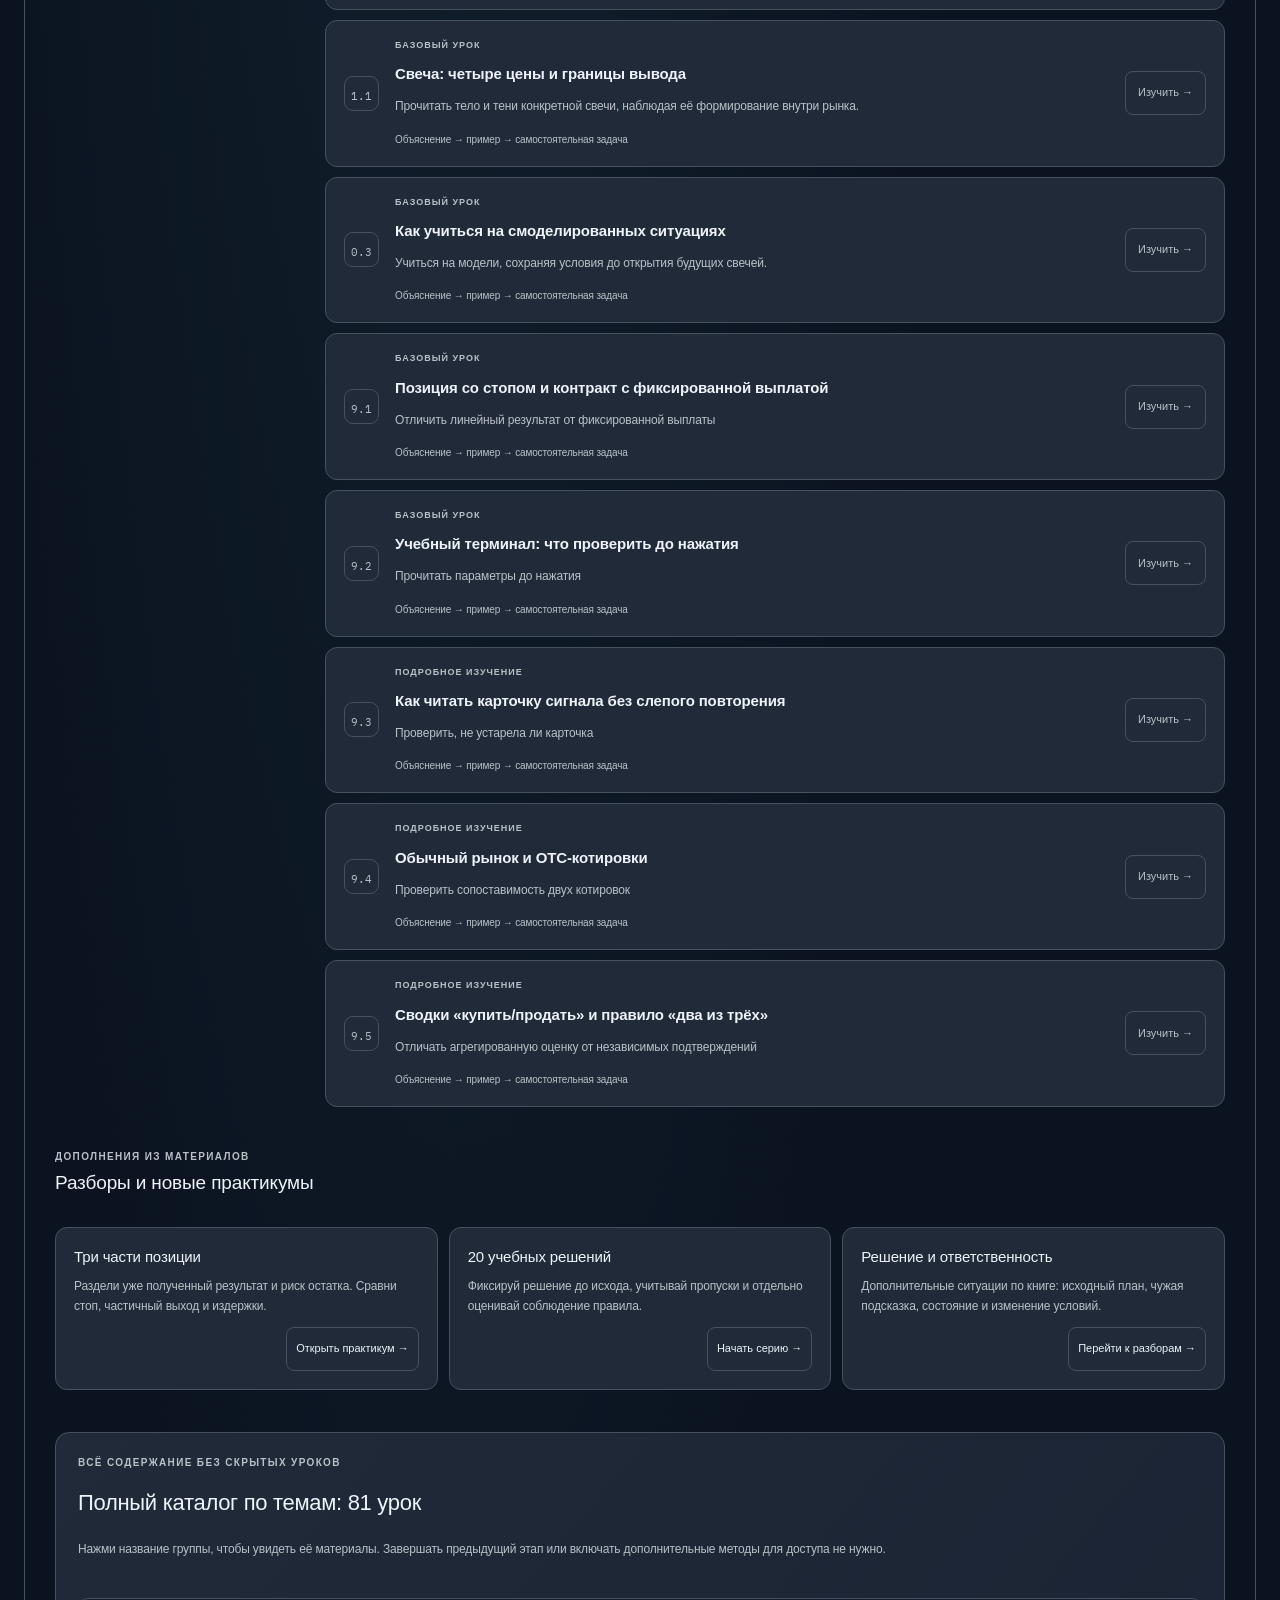
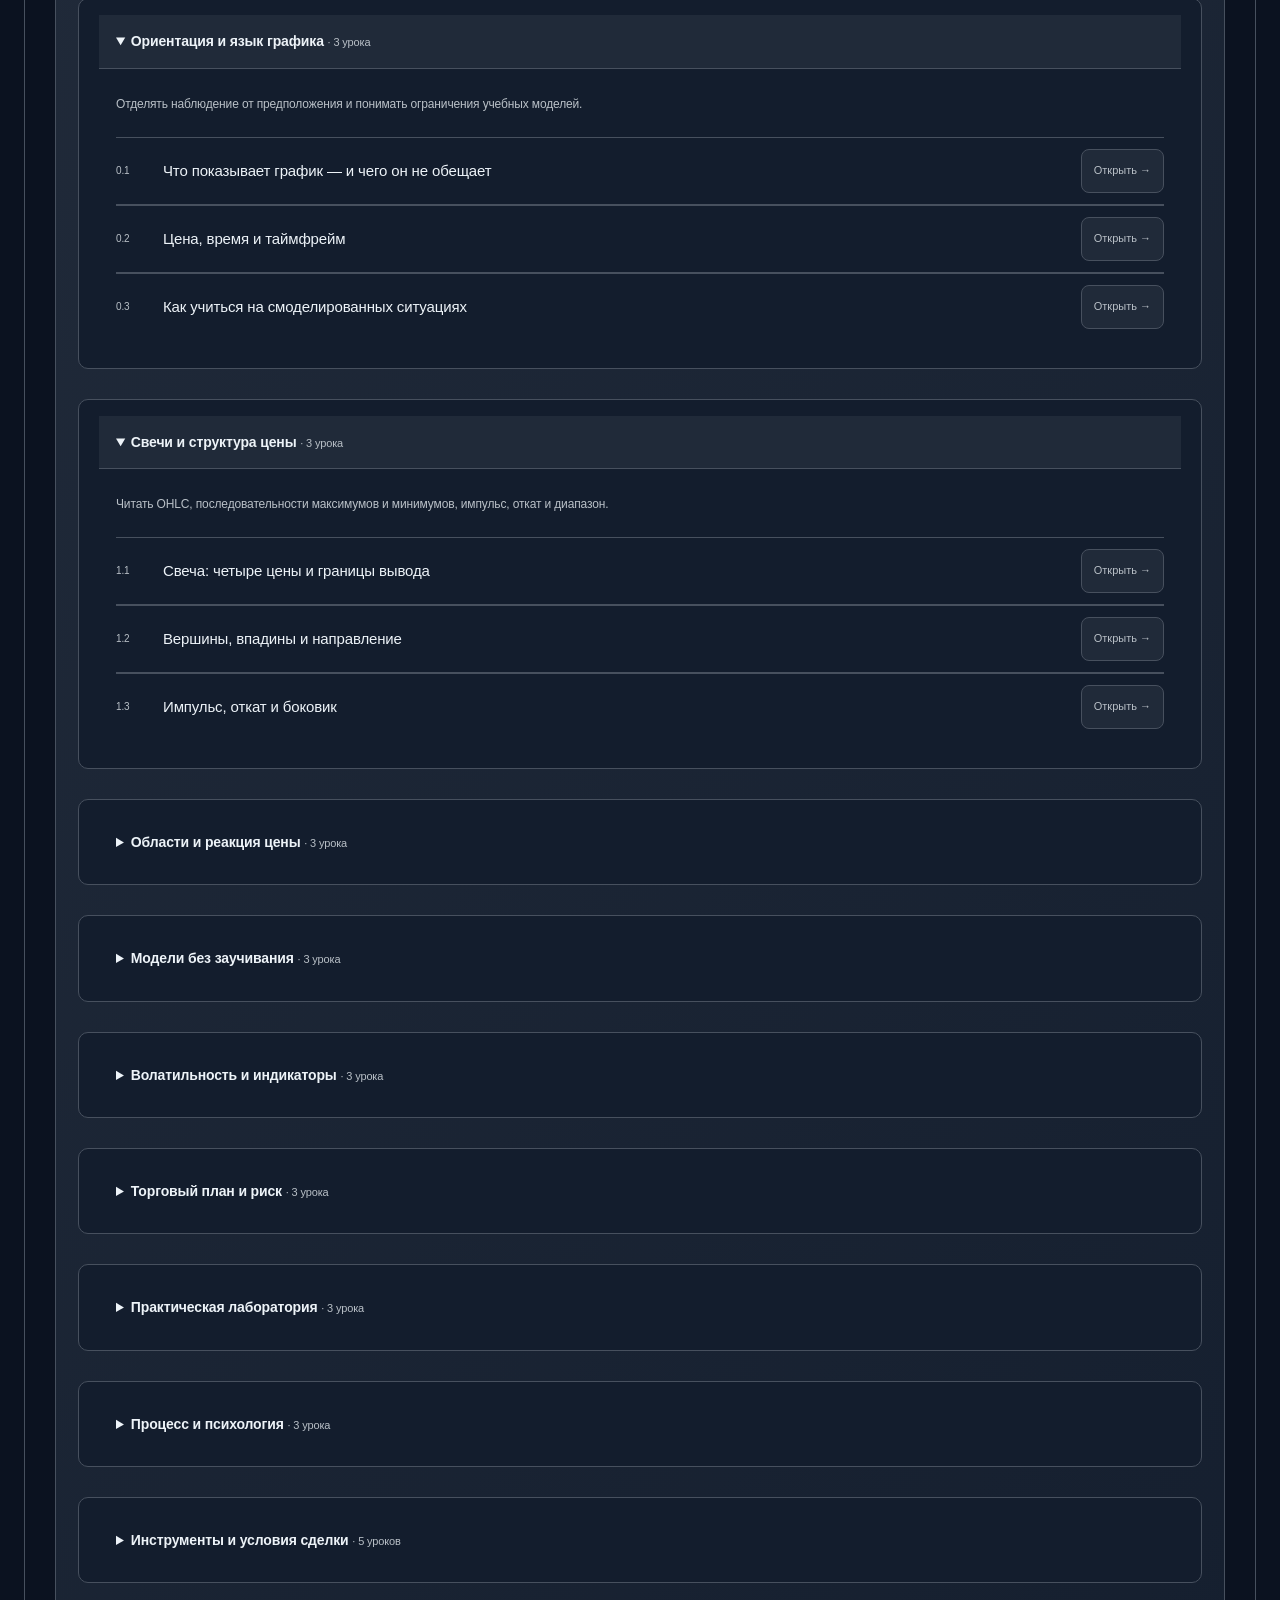
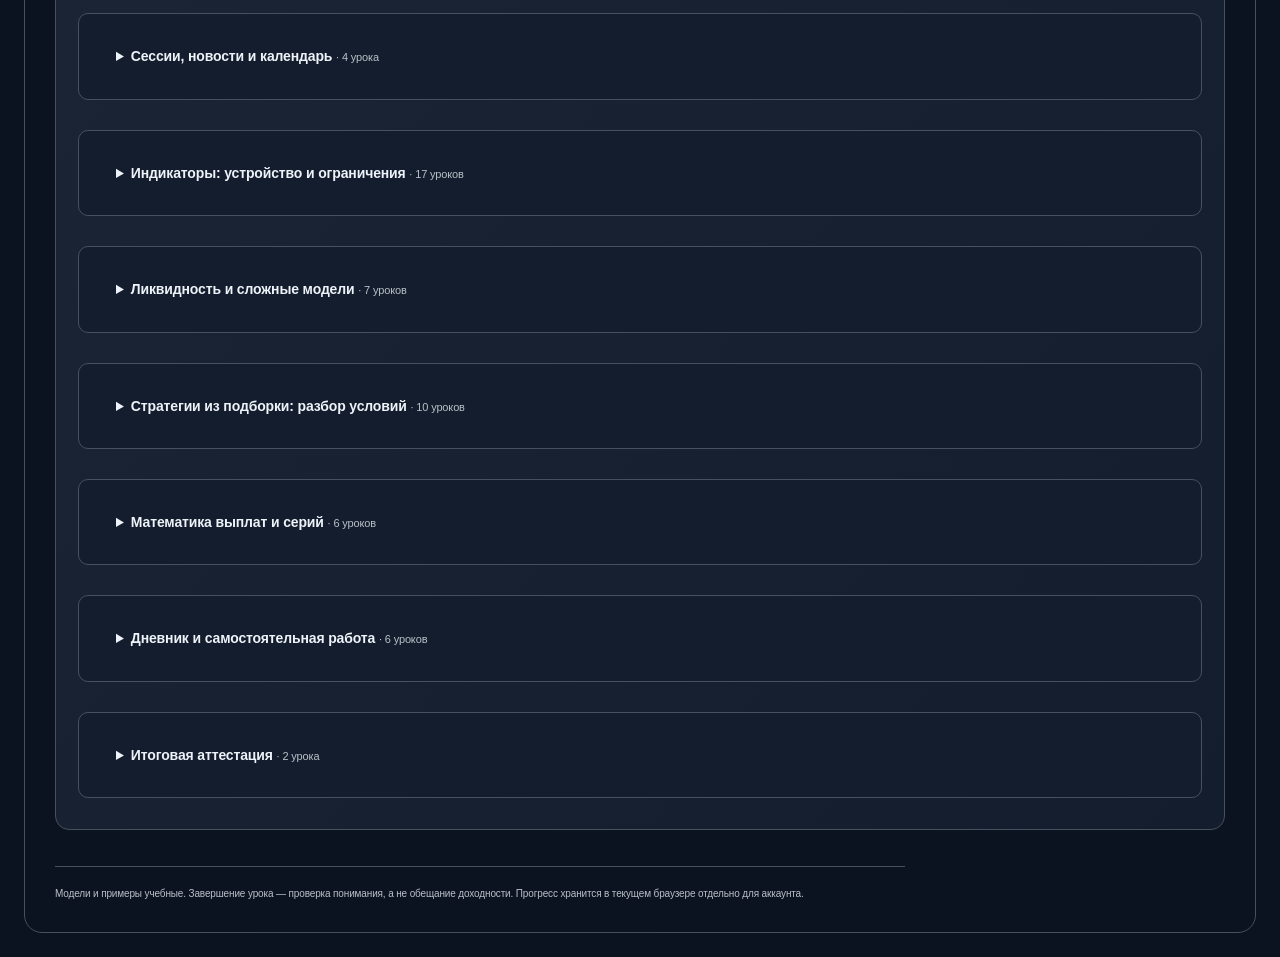
==== commit 66a477e9: "Rebuild academy charts as authored lesson-specific market scenes" ====
--- a/academy-preview.html
+++ b/academy-preview.html
@@ -1,15 +1,15 @@
 <!doctype html>
 <html lang="ru"><head><meta charset="utf-8"><meta name="viewport" content="width=device-width,initial-scale=1"><title>Академия — Trading Diary</title>
 <link rel="stylesheet" href="style.css"><link rel="stylesheet" href="learning-models.css"><link rel="stylesheet" href="learning-library.css"><link rel="stylesheet" href="academy-studio.css"><link rel="stylesheet" href="academy-source-practice.css"><link rel="stylesheet" href="academy-studio-price.css"><link rel="stylesheet" href="academy-studio-indicators.css"><link rel="stylesheet" href="academy-studio-decisions.css">
-<link rel="stylesheet" href="academy-reference.css?v=14"><link rel="stylesheet" href="academy-reference-chart.css?v=14"><link rel="stylesheet" href="academy-reference-route.css?v=14"><link rel="stylesheet" href="academy-theme.css?v=14">
+<link rel="stylesheet" href="academy-reference.css?v=17"><link rel="stylesheet" href="academy-reference-chart.css?v=17"><link rel="stylesheet" href="academy-reference-route.css?v=17"><link rel="stylesheet" href="academy-theme.css?v=17">
 <style>body{margin:0;padding:24px}body>header{max-width:1380px;margin:0 auto 20px;display:flex;gap:16px;align-items:center;justify-content:space-between;flex-wrap:wrap;color:var(--ink);font:14px/1.6 var(--sans)}body>header a{color:var(--accent)}body>header p{max-width:800px}#view-training{max-width:1380px;margin:auto}@media(max-width:600px){body{padding:10px}}</style>
-</head><body class="theme-midnight">
+<link rel="stylesheet" href="academy-market-scenes.css?v=17"></head><body class="theme-midnight">
 <header><p>Предпросмотр обучения. Все модели синтетические. Учебные записи этой страницы хранятся отдельно от аккаунта и дневника.</p><label class="academy-preview-theme">Оформление <select aria-label="Оформление обучения" id="academyPreviewTheme"></select></label><a href="index.html">Открыть дневник →</a></header>
 <section id="view-training"><div class="learning-shell"></div></section>
 <div class="modal-backdrop" id="modalBackdrop"><div class="modal"><button type="button" class="modal-close" onclick="closeModal()" aria-label="Закрыть урок">×</button><div id="modalContent"></div></div></div>
 <script>window.DEFAULT_DATA={quotes:[]};window.currentUser={id:'studio-demo-v1'};window.toast=function(){};function escapeHtml(s){return String(s??'').replace(/[&<>"']/g,c=>({'&':'&amp;','<':'&lt;','>':'&gt;','"':'&quot;',"'":'&#39;'}[c]));}</script>
 <script src="learning/course-v1.js"></script><script src="learning/course-models.js"></script><script src="learning/course-guides.js"></script><script src="learning/course-extension.js"></script><script src="learning/course-editorial.js"></script><script src="learning/course-editorial-a.js"></script><script src="learning/course-editorial-b.js"></script><script src="learning/course-editorial-c.js"></script><script src="learning/course-workbook-review.js"></script><script src="learning/course-book-review-b.js"></script><script src="learning/course-book-review-a.js"></script><script src="learning/course-book-review-c.js"></script><script src="learning/course-journey.js"></script>
-<script src="js/learning-indicators.js"></script><script src="js/learning-math.js"></script><script src="js/learning-labs.js"></script><script src="js/learning-labs-advanced.js"></script><script src="js/learning-attachment-labs.js"></script><script src="js/learning-interactive.js"></script><script src="js/learning-models.js"></script><script src="js/learning-library.js"></script><script src="js/academy-terminal-chart.js"></script><script src="js/academy-studio-price.js"></script><script src="js/academy-studio-indicators.js"></script><script src="js/academy-studio-decisions.js?v=14"></script><script src="js/academy-source-practice.js"></script><script src="js/academy-studio.js?v=14"></script><script src="js/academy-studio-route.js"></script><script src="js/admin.js"></script>
+<script src="js/learning-indicators.js"></script><script src="js/learning-math.js"></script><script src="js/learning-labs.js"></script><script src="js/learning-labs-advanced.js"></script><script src="js/learning-attachment-labs.js"></script><script src="js/learning-interactive.js"></script><script src="js/learning-models.js"></script><script src="js/learning-library.js"></script><script src="js/academy-chart-annotations.js?v=17"></script><script src="js/academy-terminal-chart.js?v=17"></script><script src="js/academy-studio-price.js?v=17"></script><script src="js/academy-market-indicators.js?v=17"></script><script src="js/academy-studio-indicators.js?v=17"></script><script src="js/academy-studio-decisions.js?v=17"></script><script src="js/academy-market-foundations.js?v=17"></script><script src="js/academy-market-structure.js?v=17"></script><script src="js/academy-market-levels.js?v=17"></script><script src="js/academy-market-liquidity.js?v=17"></script><script src="js/academy-market-order-block.js?v=17"></script><script src="js/academy-market-advanced.js?v=17"></script><script src="js/academy-market-scenes.js?v=17"></script><script src="js/academy-example-cases.js?v=17"></script><script src="js/academy-source-practice.js"></script><script src="js/academy-studio.js?v=17"></script><script src="js/academy-studio-route.js"></script><script src="js/admin.js"></script>
 <script>
  function openModal(){document.getElementById('modalBackdrop').classList.add('open');}
  function closeModal(){window.activeLearningModel?.dispose?.();window.activeLearningModel=null;document.getElementById('modalBackdrop').classList.remove('open');}
@@ -23,7 +23,7 @@
   picker.addEventListener('change',()=>{apply(picker.value);const url=new URL(location.href);url.searchParams.set('theme',picker.value);history.replaceState(null,'',url);});
  })();
  (function(){const params=new URLSearchParams(location.search),selected=window.TRADING_COURSE_V1.lessons.find(l=>l.key===params.get('lesson'));
- if(selected)openTrainingLesson(selected.id).then(()=>{if(params.get('material')==='practice')document.querySelector('[data-as-view="source-practice"]')?.click();});})();
+ if(selected)openTrainingLesson(selected.id).then(()=>{if(params.get('material')==='practice')document.querySelector('[data-as-view="source-practice"]')?.click();else if(['theory','examples','practice','notes'].includes(params.get('tab')))document.querySelector('[data-as-tab="'+params.get('tab')+'"]')?.click();if(params.get('material')!=='practice'&&params.has('case')){const example=[...document.querySelectorAll('[data-as-example]')].find(b=>b.dataset.asExample===params.get('case'));if(example){document.querySelector('[data-as-tab="examples"]')?.click();example.click();}}});})();
  document.getElementById('modalBackdrop').addEventListener('click',e=>{if(e.target.id==='modalBackdrop')closeModal();});
  document.addEventListener('keydown',e=>{if(e.key==='Escape')closeModal();});
 </script></body></html>
--- a/academy-reference.css
+++ b/academy-reference.css
@@ -156,3 +156,14 @@
 @media(max-width:640px){.modal:has(.as-reference-course){inset:5px;height:calc(100dvh - 10px);border-radius:14px}.modal:has(.as-reference-course)>.modal-close{right:15px;top:15px;width:35px;height:35px}.as-reference-course{padding:18px 12px 20px;gap:16px}.as-reference-course .as-breadcrumb{font-size:11px;gap:8px}.as-reference-course .as-breadcrumb button{font-size:11px}.as-reference-course .as-breadcrumb>button:nth-of-type(2),.as-reference-course .as-breadcrumb>span:not(:last-child){display:none}.as-reference-course .as-course-mobile{padding:11px;gap:10px}.as-reference-course .as-course-mobile small{font-size:10px}.as-reference-course .as-lesson-head{background:var(--academy-control);border-radius:13px;padding:16px;margin-bottom:15px}.as-reference-course .as-lesson-head>div:first-child{gap:11px}.as-reference-course h1{font-size:27px;line-height:1.17;letter-spacing:-.7px}.as-reference-course .as-lesson-head p{font-size:13px;line-height:1.65}.as-reference-course .as-lesson-meta{font-size:10px;gap:9px}.as-reference-course .as-lesson-kind{display:none}.as-reference-course .as-hero-candles{display:flex;gap:6px;align-items:end;position:absolute;right:16px;top:65px;height:90px;opacity:.1;transform:rotate(-9deg)}.as-reference-course .as-hero-candles i{display:block;width:16px;height:30px;position:relative;border-radius:3px;background:var(--as-up)}.as-reference-course .as-hero-candles i:before{content:'';position:absolute;left:7px;width:2px;top:-10px;height:calc(100% + 20px);background:var(--as-up)}.as-reference-course .as-hero-candles i:nth-child(2){height:45px}.as-reference-course .as-hero-candles i:nth-child(3){height:65px}.as-reference-course .as-hero-candles i:nth-child(4){height:82px}.as-reference-course .as-view-nav{gap:6px;border:0;margin-bottom:15px}.as-reference-course .as-view-nav button{min-height:61px;padding:8px 3px;font-size:11px;gap:5px;flex-direction:column;border:1px solid var(--academy-border);border-radius:9px;background:var(--academy-control)}.as-reference-course .as-view-nav [aria-selected=true]{border-color:var(--as-accent);background:var(--academy-selected)}.as-reference-course .as-tab-icon{font-size:22px}.as-reference-course .as-story{padding:11px;gap:21px;border-radius:13px}.as-reference-course .as-visual-label{font-size:10px;gap:6px;padding-bottom:9px}.as-reference-course .as-reader{padding:0 2px}.as-reference-course .as-reader h2{font-size:20px}.as-reference-course .as-reader>p{font-size:14px;line-height:1.8}.as-reference-course .as-reader-definition{display:grid;grid-template-columns:1fr;gap:7px}.as-reference-course .as-reader-definition p{font-size:13px}.as-reference-course .as-reader-note p{font-size:12px}.as-reference-course .as-timeline{gap:5px;padding-top:11px}.as-reference-course .as-timeline button{min-width:75px;flex-basis:42%;font-size:11px;min-height:44px;padding:8px}.as-reference-course .as-timeline button span{width:17px;height:17px}.as-reference-course .as-step-actions{display:grid;grid-template-columns:1fr 1fr;gap:10px;padding:10px;margin-top:14px}.as-reference-course .as-step-actions>button{font-size:11px;padding:10px 7px;min-width:0;min-height:44px}.as-reference-course .as-section-progress{grid-row:1;grid-column:1/-1;justify-content:space-between;padding:1px 2px 5px;font-size:11px}.as-reference-course .as-section-progress>div{max-width:170px}.as-reference-course .as-lesson-shortcuts{grid-template-columns:1fr;gap:8px;margin-top:20px}.as-reference-course .as-lesson-shortcuts button{display:grid;grid-template-columns:25px minmax(0,1fr);gap:3px 10px;padding:12px}.as-reference-course .as-lesson-shortcuts button>span{grid-row:1/3;align-self:center}.as-reference-course .as-lesson-shortcuts strong{font-size:12px}.as-reference-course .as-lesson-shortcuts small{font-size:11px}.as-reference-course .as-summary,.as-reference-course .as-notes,.as-reference-course .as-reference,.as-reference-course .as-assessment{padding:17px 13px}.as-reference-course .as-practice h2{font-size:19px}.as-reference-course .as-terms{grid-template-columns:1fr;gap:4px}.as-reference-course .as-terms dd{margin-bottom:9px}.as-reference-course .as-completion{align-items:stretch;gap:12px;padding:14px}.as-reference-course .as-terminal-head{padding:11px 10px 8px;gap:10px}.as-reference-course .as-terminal-head b{font-size:12px}.as-reference-course .as-terminal-zoom button{min-height:38px}.as-reference-course .as-terminal-readout{padding:0 10px 10px}.as-reference-course .as-terminal-foot{padding:9px 10px;font-size:10px}.as-reference-course .as-local-note{font-size:11px}.as-reference-course .as-lesson-plan{padding:15px 12px}.as-reference-course .as-lesson-plan button{font-size:12px}.as-reference-course .as-indicator-meaning{font-size:14px!important}}
 @media(max-width:640px){.as-reference-course .as-breadcrumb>button:nth-of-type(2){display:block}.modal:has(.as-reference-course)>.modal-close{right:10px;top:8px}.modal:has(.as-reference-course):before{padding-left:16px}}
 @media(prefers-reduced-motion:reduce){.as-reference-course button{transition:none}}
+
+.as-reference-course .as-example-picker{margin:0 0 20px;padding:16px;border:1px solid var(--as-line);border-radius:12px;background:var(--as-panel)}
+.as-reference-course .as-example-picker h2{font-size:16px;margin:0 0 12px}
+.as-reference-course .as-example-options{display:grid;grid-template-columns:repeat(3,minmax(0,1fr));gap:10px}
+.as-reference-course .as-example-options button{display:flex;flex-direction:column;align-items:stretch;gap:8px;text-align:left;min-width:0;background:var(--academy-control);padding:12px}
+.as-reference-course .as-example-options button>span{display:grid;gap:5px}
+.as-reference-course .as-example-options strong{font-size:13px;line-height:1.45;color:var(--as-ink)}
+.as-reference-course .as-example-options small{font-size:11px;color:var(--as-muted)}
+.as-reference-course .as-example-options button[aria-pressed=true]{background:var(--as-soft);border-color:var(--as-accent);box-shadow:inset 0 0 0 1px var(--as-accent)}
+.as-reference-course .as-example-options svg{width:100%;height:58px;fill:none;stroke:var(--as-chart-line);stroke-width:2;stroke-linejoin:round;stroke-linecap:round}
+@media(max-width:600px){.as-reference-course .as-example-picker{padding:12px}.as-reference-course .as-example-options{grid-template-columns:minmax(0,1fr);gap:8px}.as-reference-course .as-example-options button{display:grid;grid-template-columns:minmax(0,1fr) 90px;align-items:center;padding:10px;min-height:72px}.as-reference-course .as-example-options svg{height:42px}}
--- a/academy-reference-chart.css
+++ b/academy-reference-chart.css
@@ -1,2 +1,6 @@
 .as-terminal-navigation{display:flex;justify-content:space-between;gap:10px;padding:8px 14px;border-top:1px solid var(--as-line)}.as-terminal-navigation button{min-height:40px;font-size:13px;padding:6px 12px}.as-terminal-zoom{flex-wrap:wrap}.as-terminal-zoom [data-tc-annotations][aria-pressed=true]{background:var(--as-soft);color:var(--as-ink)}.as-terminal-svg:focus-visible{outline:2px solid var(--as-accent);outline-offset:-2px}.as-terminal-area-support .as-terminal-zone{fill:var(--as-up,var(--academy-muted));fill-opacity:.1}.as-terminal-area-support .as-terminal-bound{stroke:var(--as-up,var(--academy-border))}.as-terminal-area-resistance .as-terminal-zone{fill:var(--as-down,var(--academy-ink));fill-opacity:.1}.as-terminal-area-resistance .as-terminal-bound{stroke:var(--as-down,var(--academy-border))}.as-terminal-svg .as-terminal-area-label{font-size:12px;font-weight:600;fill:var(--as-ink);paint-order:stroke;stroke:var(--as-panel);stroke-width:3px;stroke-linejoin:round;pointer-events:none}@media(max-width:400px){.as-terminal-navigation{padding:8px 10px}.as-terminal-zoom button{min-height:40px}.as-terminal-head{overflow-wrap:anywhere}}
 .as-terminal-zone-chip{pointer-events:none}.as-terminal-zone-label-bg{fill:var(--as-panel);stroke:var(--as-accent);stroke-width:1}.as-terminal-zone-chip-support .as-terminal-zone-label-bg{stroke:var(--as-up,var(--academy-border))}.as-terminal-zone-chip-resistance .as-terminal-zone-label-bg{stroke:var(--as-down,var(--academy-border))}.as-terminal-svg .as-terminal-zone-chip .as-terminal-area-label{fill:var(--academy-ink);stroke:none;font-size:12px;font-weight:600}
+
+.as-terminal-svg .as-terminal-mark-active{stroke:var(--as-accent);stroke-width:3px}
+.as-terminal-svg .as-terminal-series-point,.as-terminal-svg .as-terminal-series-bar{stroke-width:1;stroke-dasharray:none}.as-terminal-series-point.as-terminal-series-0,.as-terminal-series-bar.as-terminal-series-0{fill:var(--as-chart-line)}.as-terminal-series-point.as-terminal-series-1,.as-terminal-series-bar.as-terminal-series-1{fill:var(--as-chart-line2)}.as-terminal-series-point.as-terminal-series-2,.as-terminal-series-bar.as-terminal-series-2{fill:var(--as-accent)}
+.as-terminal-label-leader{stroke:var(--as-muted);stroke-width:1;stroke-dasharray:2 2}
--- a/academy-market-scenes.css
+++ b/academy-market-scenes.css
@@ -0,0 +1,109 @@
+/* Authored market lessons inherit the diary's live light/dark theme tokens. */
+.academy-studio{
+ --am-ink:var(--as-ink,var(--academy-ink));
+ --am-muted:var(--as-muted,var(--academy-muted));
+ --am-panel:var(--as-panel,var(--academy-panel));
+ --am-border:var(--as-line,var(--academy-border));
+ --am-accent:var(--as-accent,var(--academy-accent-readable));
+ --am-up:var(--as-up,var(--academy-up));
+ --am-down:var(--as-down,var(--academy-down));
+ --am-secondary:var(--as-chart-line2,var(--academy-accent-readable));
+ --am-highlight:color-mix(in srgb,var(--as-accent,var(--academy-accent-readable)) 11%,transparent);
+ --am-rule:color-mix(in srgb,var(--as-muted,var(--academy-muted)) 70%,transparent);
+ --am-surface:color-mix(in srgb,var(--as-panel,var(--academy-panel)) 96%,var(--as-ink,var(--academy-ink)));
+}
+
+.as-market-step-band{fill:var(--am-highlight);stroke:none;pointer-events:none}
+.as-market-segment{
+ fill:none;stroke:var(--am-accent);stroke-width:2;
+ stroke-linecap:round;stroke-linejoin:round;vector-effect:non-scaling-stroke;
+ pointer-events:none;
+}
+.as-market-segment-structure,.as-market-segment-trend{stroke:var(--as-chart-line,var(--am-accent))}
+.as-market-segment-impulse{stroke:var(--am-up);stroke-width:2.3}
+.as-market-segment-neutral{stroke:var(--am-muted);stroke-width:1.6}
+.as-market-segment-measure,.as-market-segment-measurement{
+ stroke:var(--am-ink);stroke-width:1.5;stroke-dasharray:4 3;
+}
+.as-market-arrow{
+ fill:none;stroke:var(--am-ink);stroke-width:1.7;
+ stroke-linecap:round;stroke-linejoin:round;vector-effect:non-scaling-stroke;
+ pointer-events:none;
+}
+.as-market-point{
+ fill:var(--am-panel);stroke:var(--am-ink);stroke-width:1.6;
+ vector-effect:non-scaling-stroke;pointer-events:none;
+}
+.as-market-callout-line{
+ fill:none;stroke:var(--am-rule);stroke-width:1;
+ stroke-linecap:round;vector-effect:non-scaling-stroke;pointer-events:none;
+}
+.as-market-reference-level{stroke:var(--am-accent);stroke-dasharray:5 4;vector-effect:non-scaling-stroke}
+.as-market-callout .as-terminal-zone-label-bg{fill:var(--am-panel);stroke-width:1;vector-effect:non-scaling-stroke}
+.as-market-callout .as-terminal-area-label{font-weight:600;letter-spacing:0}
+.as-terminal-svg .as-terminal-series-bar.as-market-hist-up{fill:var(--am-up);stroke:var(--am-up)}
+.as-terminal-svg .as-terminal-series-bar.as-market-hist-down{fill:var(--am-down);stroke:var(--am-down)}
+
+.as-market-facts,.as-market-paths{
+ min-width:0;max-width:100%;margin-top:16px;padding:16px 18px;
+ border:1px solid var(--am-border);border-radius:12px;
+ background:var(--am-panel);color:var(--am-ink);
+}
+.as-market-facts>h3,.as-market-paths>h3{
+ margin:0 0 12px;font-size:15px;line-height:1.5;font-weight:650;color:var(--am-ink);
+}
+.as-market-facts dl{display:grid;gap:0;margin:0;padding:0;min-width:0}
+.as-market-facts dl>div{
+ display:grid;grid-template-columns:minmax(140px,38%) minmax(0,1fr);
+ align-items:baseline;gap:10px 20px;min-width:0;padding:10px 0;
+ border-top:1px solid var(--am-border);
+}
+.as-market-facts dl>div:first-child{padding-top:0;border-top:0}
+.as-market-facts dl>div:last-child{padding-bottom:0}
+.as-market-facts dt,.as-market-facts dd{
+ min-width:0;margin:0;font-size:13px;line-height:1.65;overflow-wrap:anywhere;
+}
+.as-market-facts dt{color:var(--am-muted);font-weight:400}
+.as-market-facts dd{color:var(--am-ink);font-weight:550;font-variant-numeric:tabular-nums}
+
+.as-market-paths>p{max-width:76ch;margin:0 0 16px;font-size:13px;line-height:1.7;color:var(--am-muted)}
+.as-market-paths>div{display:grid;grid-template-columns:repeat(2,minmax(0,1fr));gap:14px;min-width:0}
+.as-market-paths figure{
+ --am-route:var(--am-accent);
+ min-width:0;max-width:100%;margin:0;padding:12px;
+ border:1px solid var(--am-border);border-radius:10px;background:var(--am-surface);
+}
+.as-market-paths figure:nth-child(2){--am-route:var(--am-secondary)}
+.as-market-paths figcaption{
+ margin:0 0 4px;font-size:13px;line-height:1.6;font-weight:600;
+ color:var(--am-ink);overflow-wrap:anywhere;
+}
+.as-market-paths svg{
+ display:block;width:100%;height:auto;min-height:0;max-width:100%;
+ aspect-ratio:276/132;overflow:visible;background:transparent;
+}
+.as-market-paths polyline{
+ fill:none;stroke:var(--am-route);stroke-width:2.2;
+ stroke-linecap:round;stroke-linejoin:round;vector-effect:non-scaling-stroke;
+}
+.as-market-paths circle{fill:var(--am-panel);stroke:var(--am-route);stroke-width:2;vector-effect:non-scaling-stroke}
+.as-market-paths text{fill:var(--am-ink);font:12px/1.4 Inter,"Segoe UI",Arial,sans-serif;font-variant-numeric:tabular-nums}
+
+@media(max-width:600px){
+ .as-market-facts,.as-market-paths{padding:14px;margin-top:14px;border-radius:10px}
+ .as-market-facts dl>div{grid-template-columns:minmax(110px,42%) minmax(0,1fr);gap:8px 12px}
+ .as-market-paths>div{grid-template-columns:minmax(0,1fr);gap:12px}
+ .as-market-paths figure{padding:10px 12px}
+}
+@media(max-width:380px){
+ .as-market-facts dl>div{grid-template-columns:minmax(0,1fr);gap:2px;padding:10px 0}
+ .as-market-facts dt{font-size:12px}
+ .as-market-facts dd{font-size:13px}
+ .as-market-paths figure{padding:10px 8px}
+}
+@media(forced-colors:active){
+ .as-market-step-band{fill:Highlight;fill-opacity:.12}
+ .as-market-segment,.as-market-arrow,.as-market-point,.as-market-callout-line,.as-market-paths polyline,.as-market-paths circle{stroke:CanvasText}
+ .as-market-facts,.as-market-paths,.as-market-paths figure{border-color:CanvasText}
+ .as-market-paths text{fill:CanvasText}
+}
